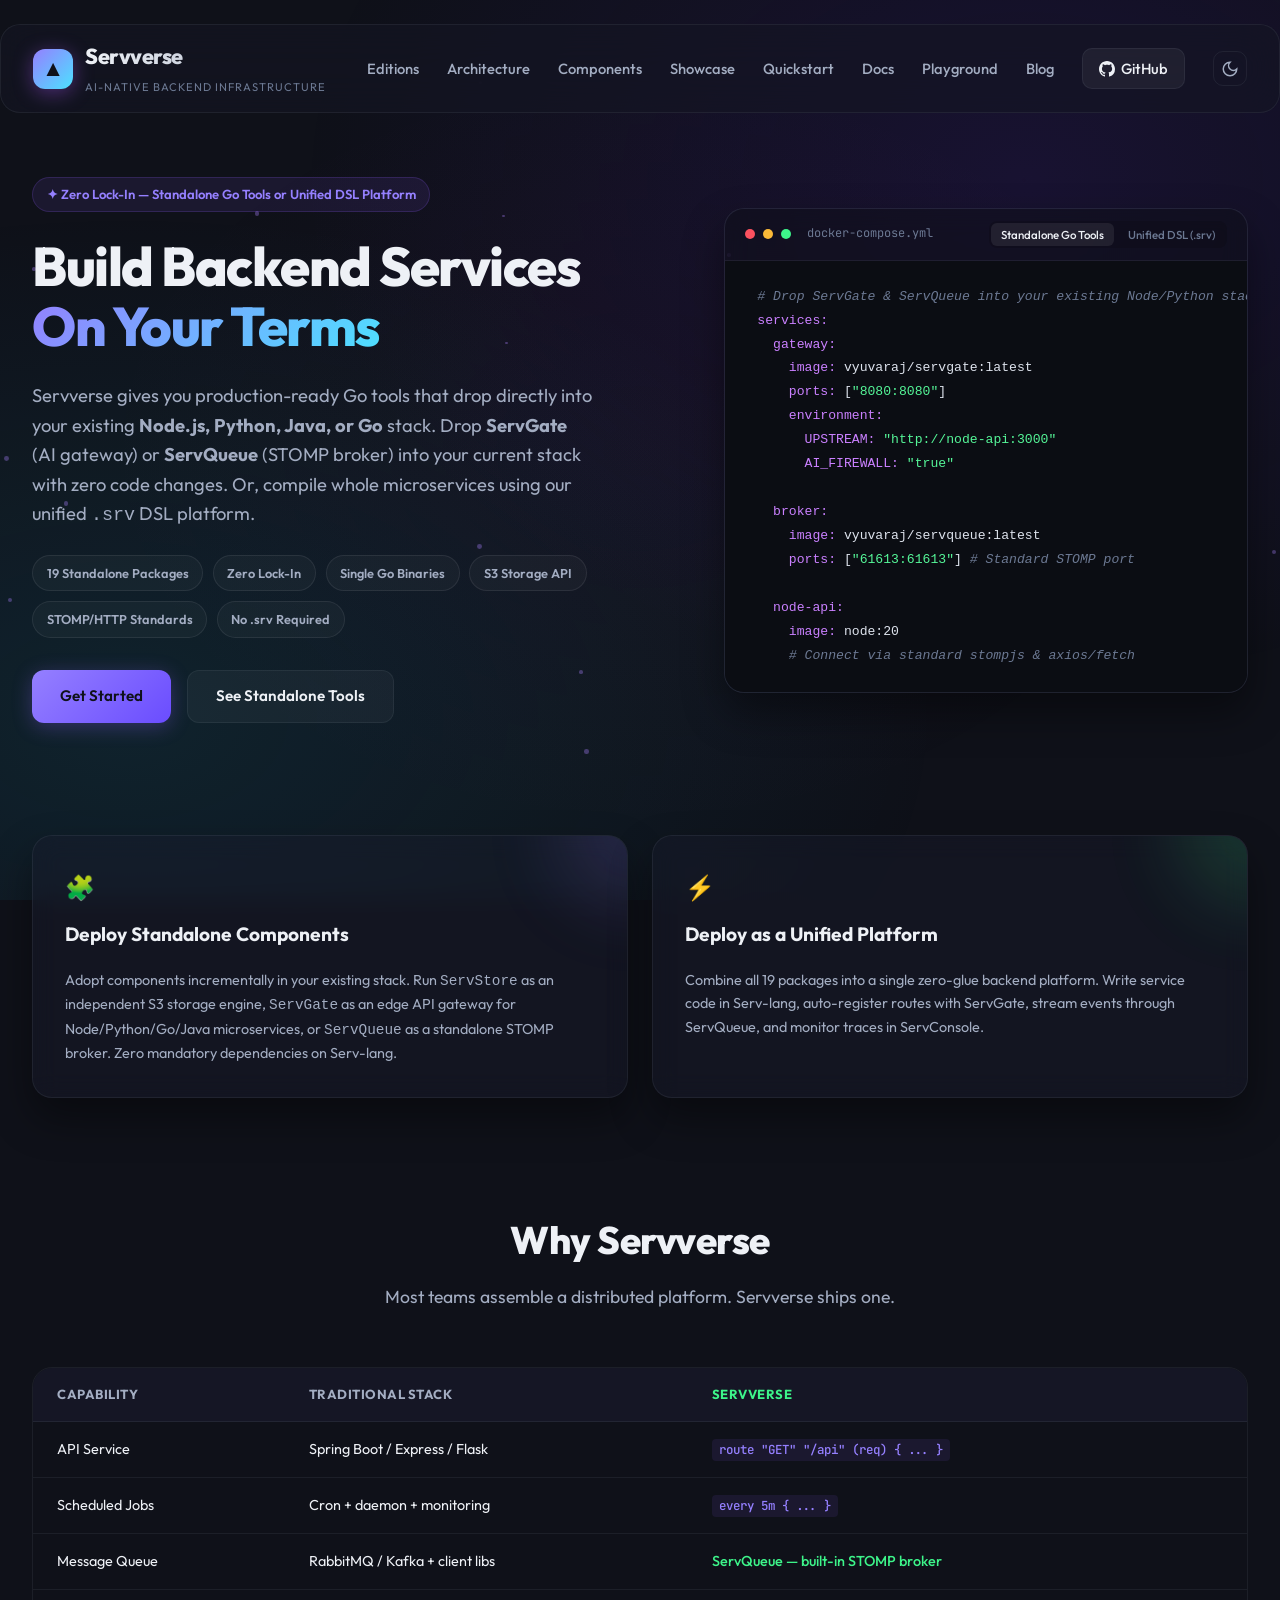
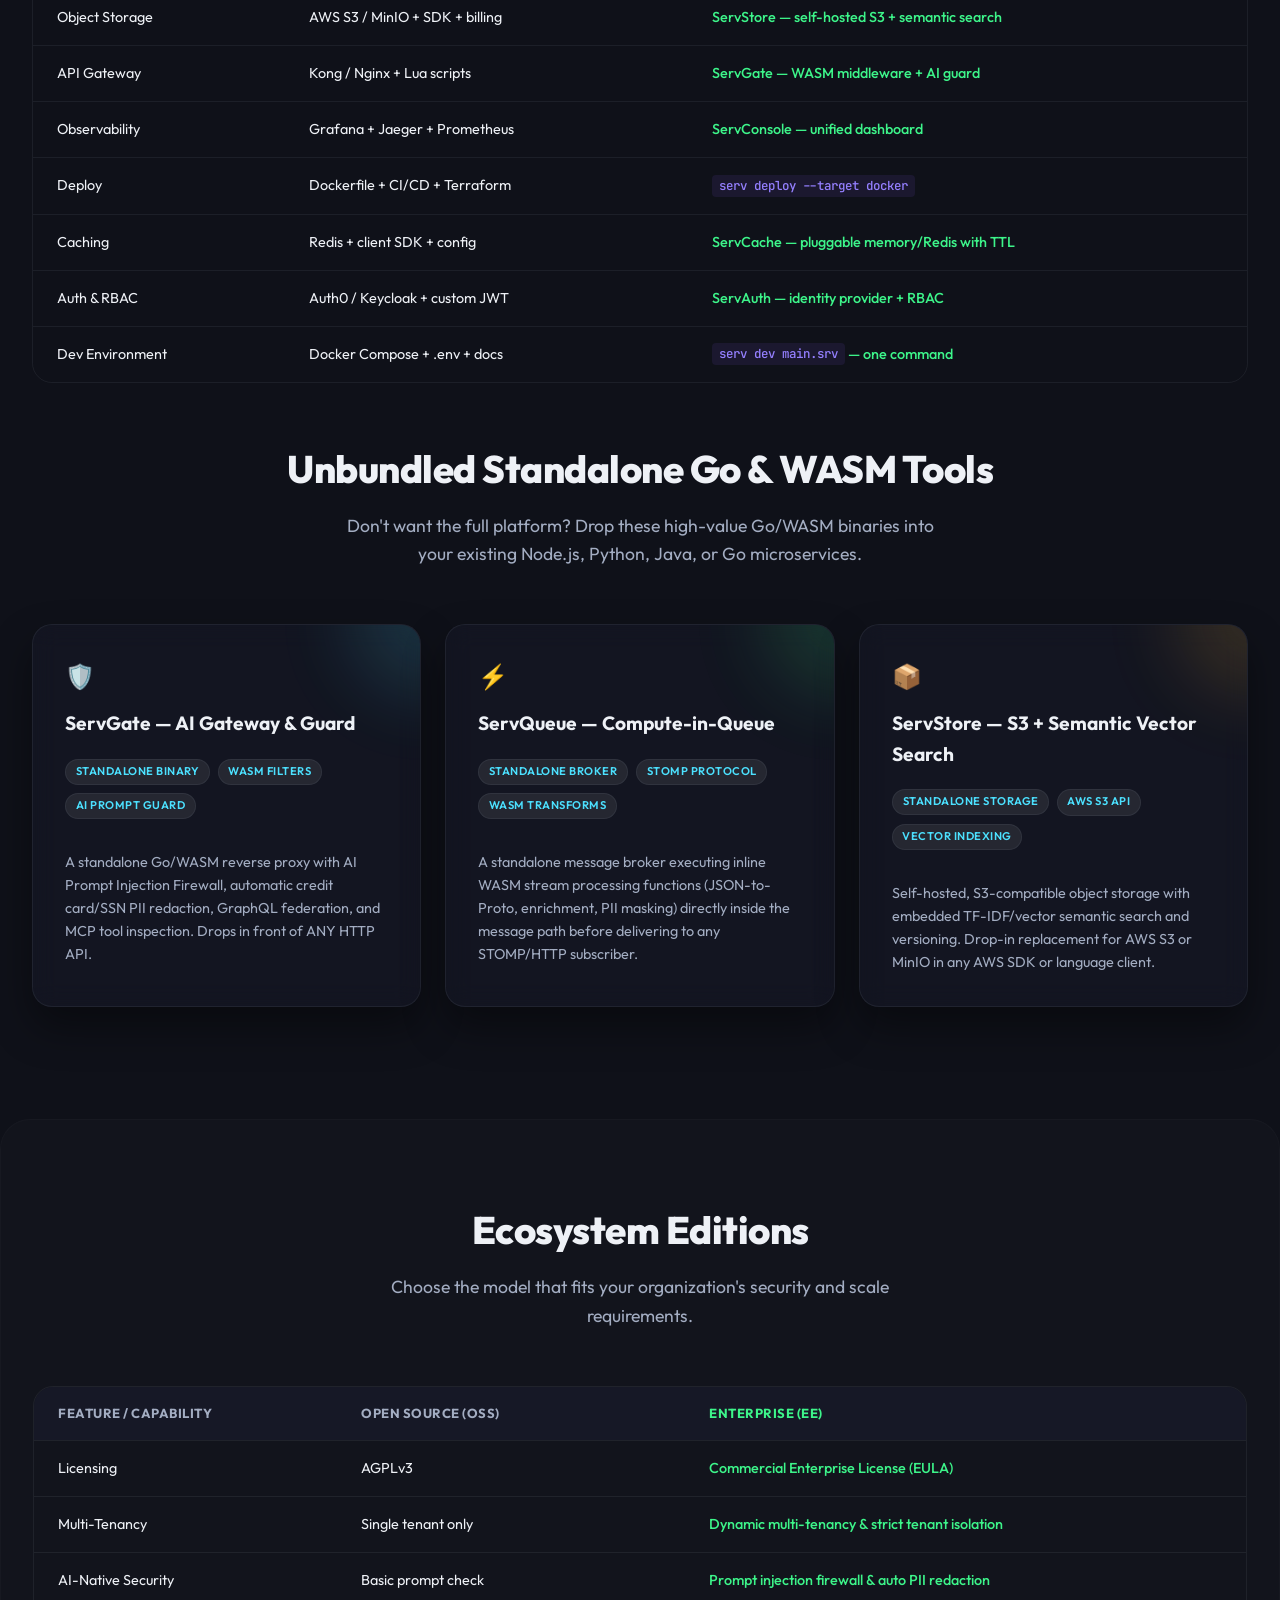
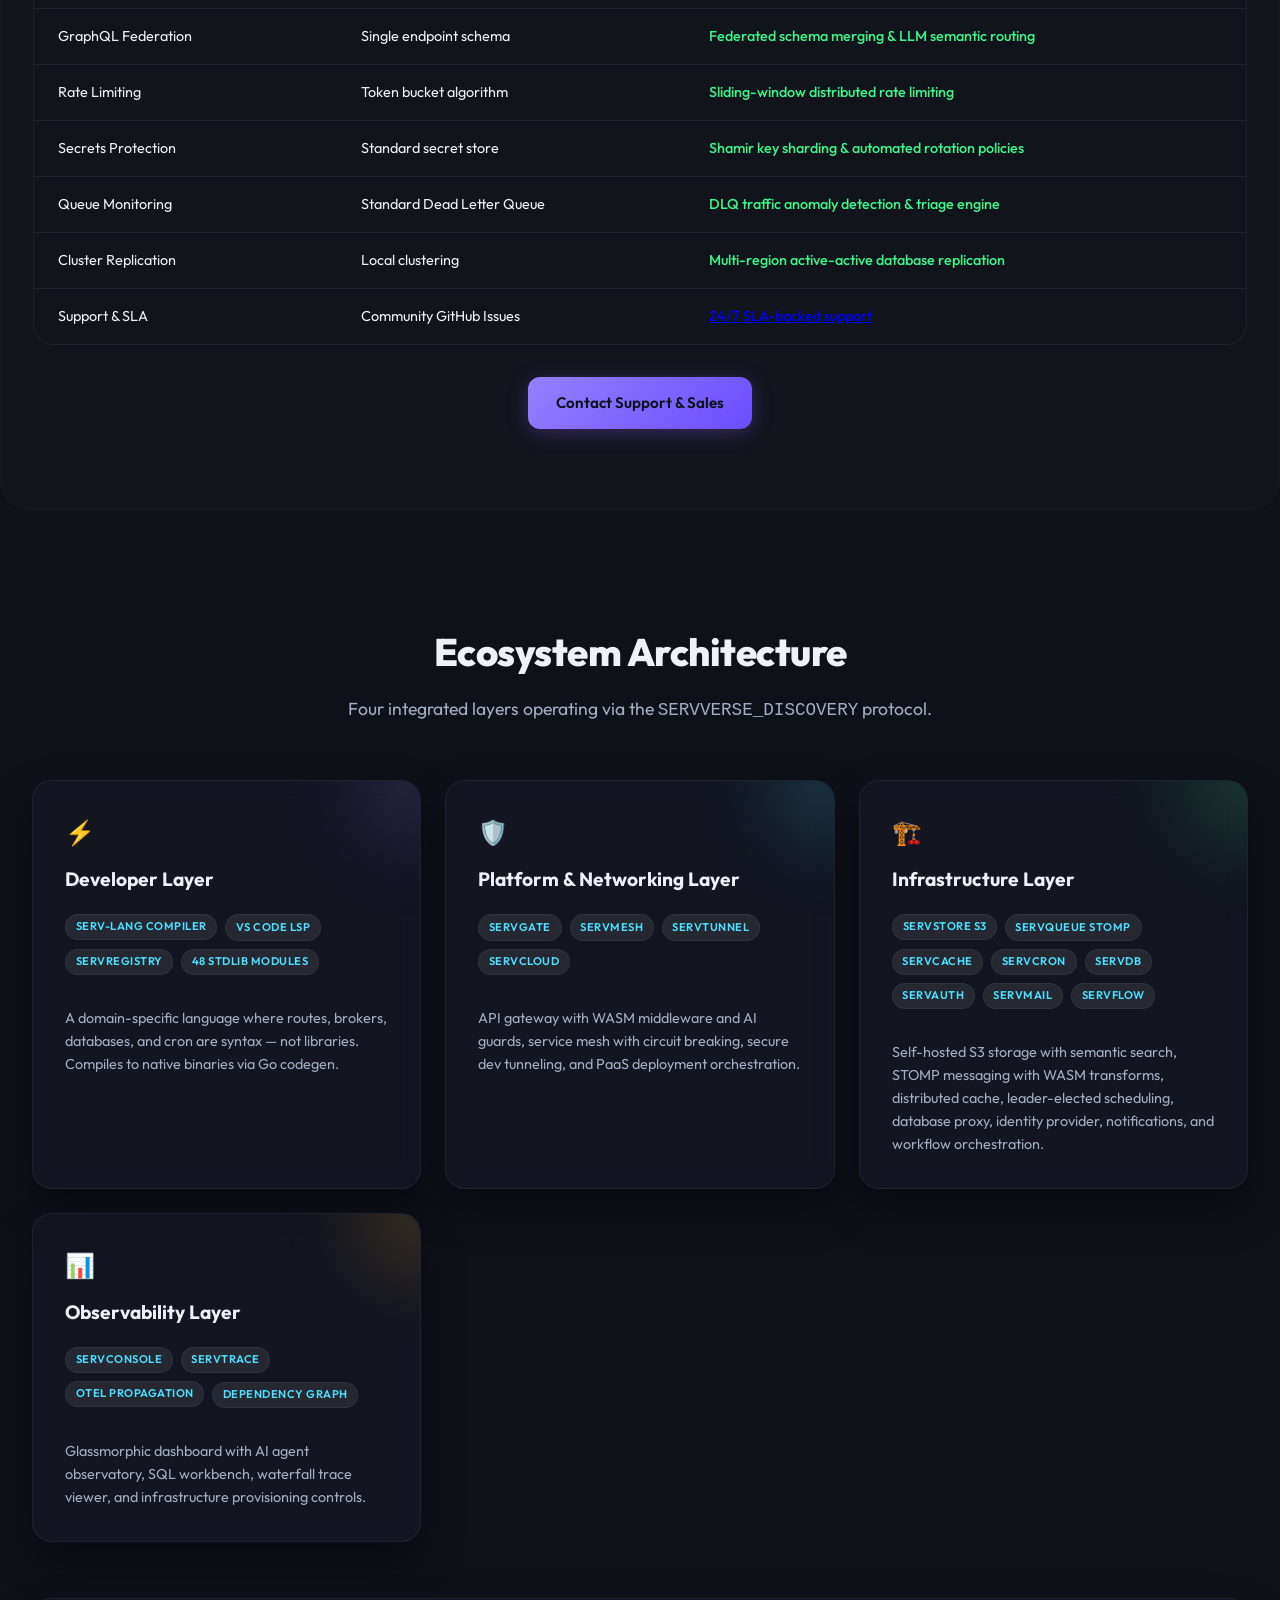
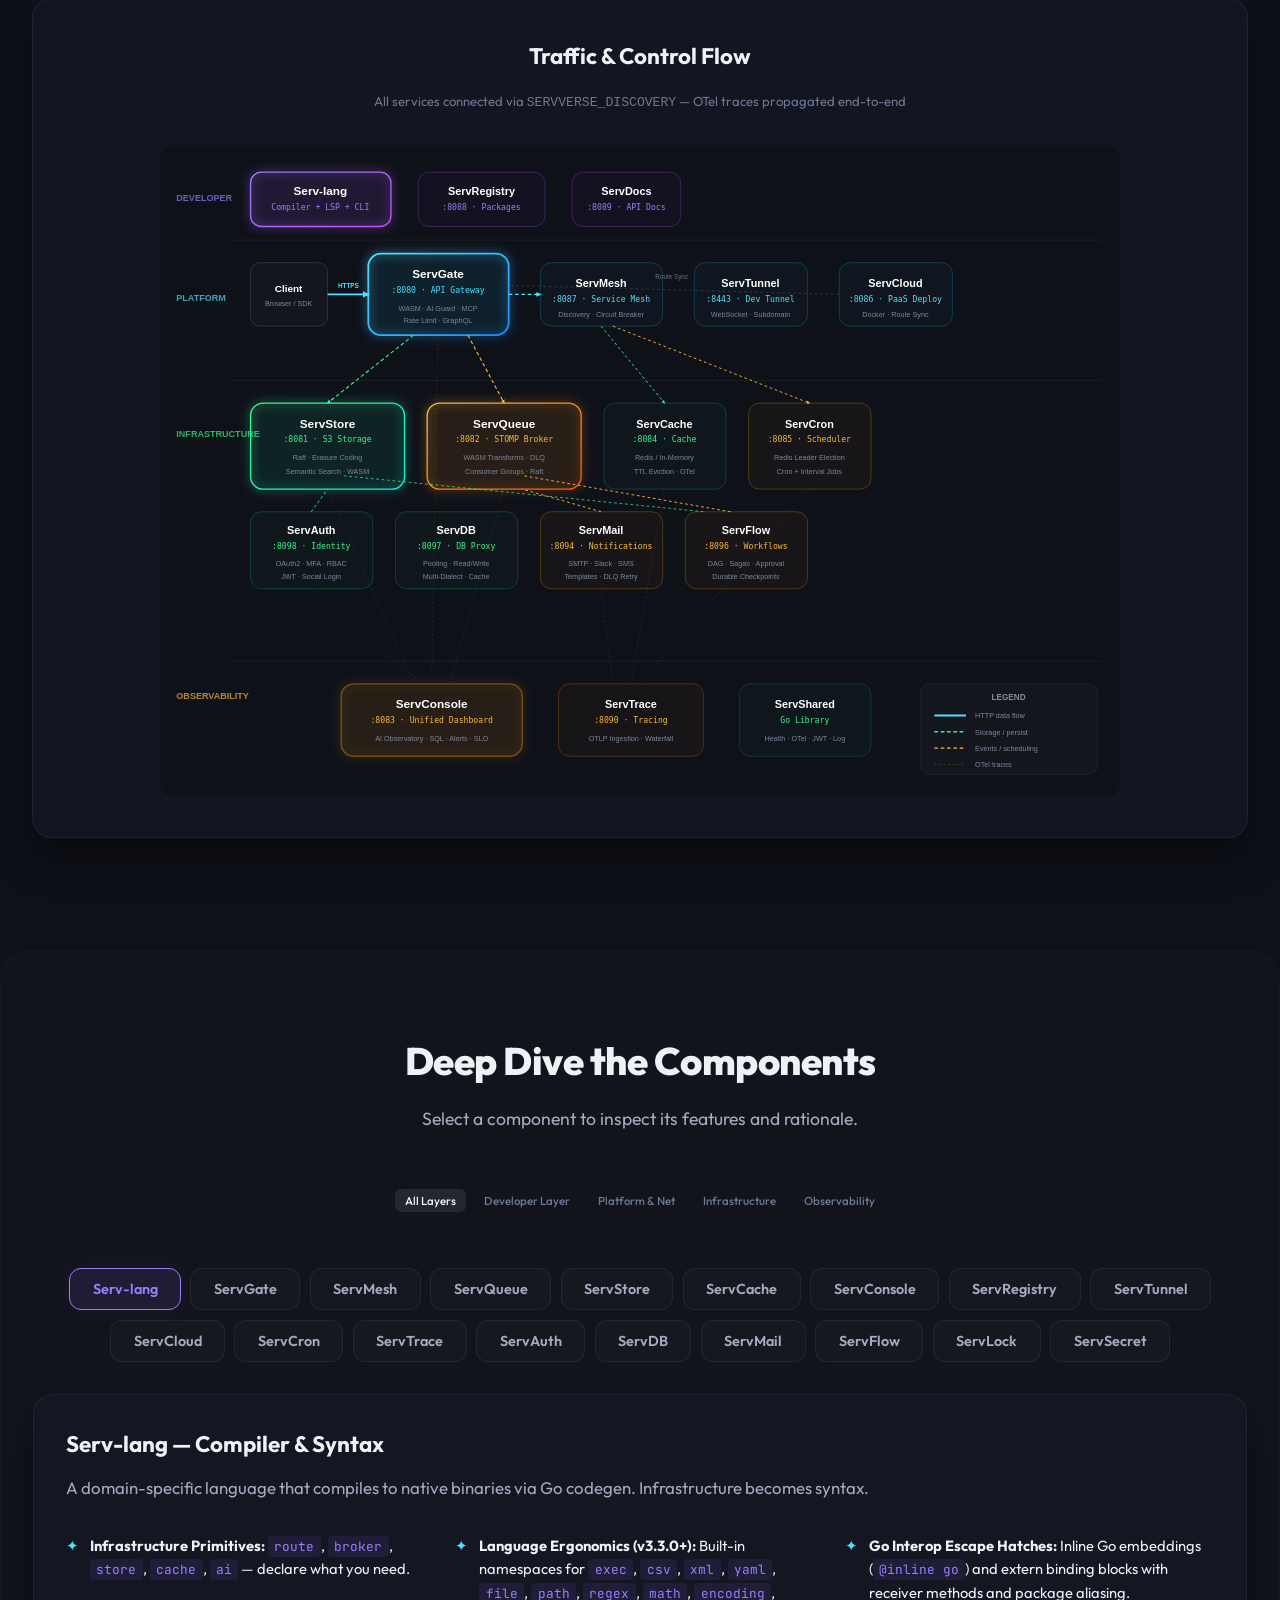
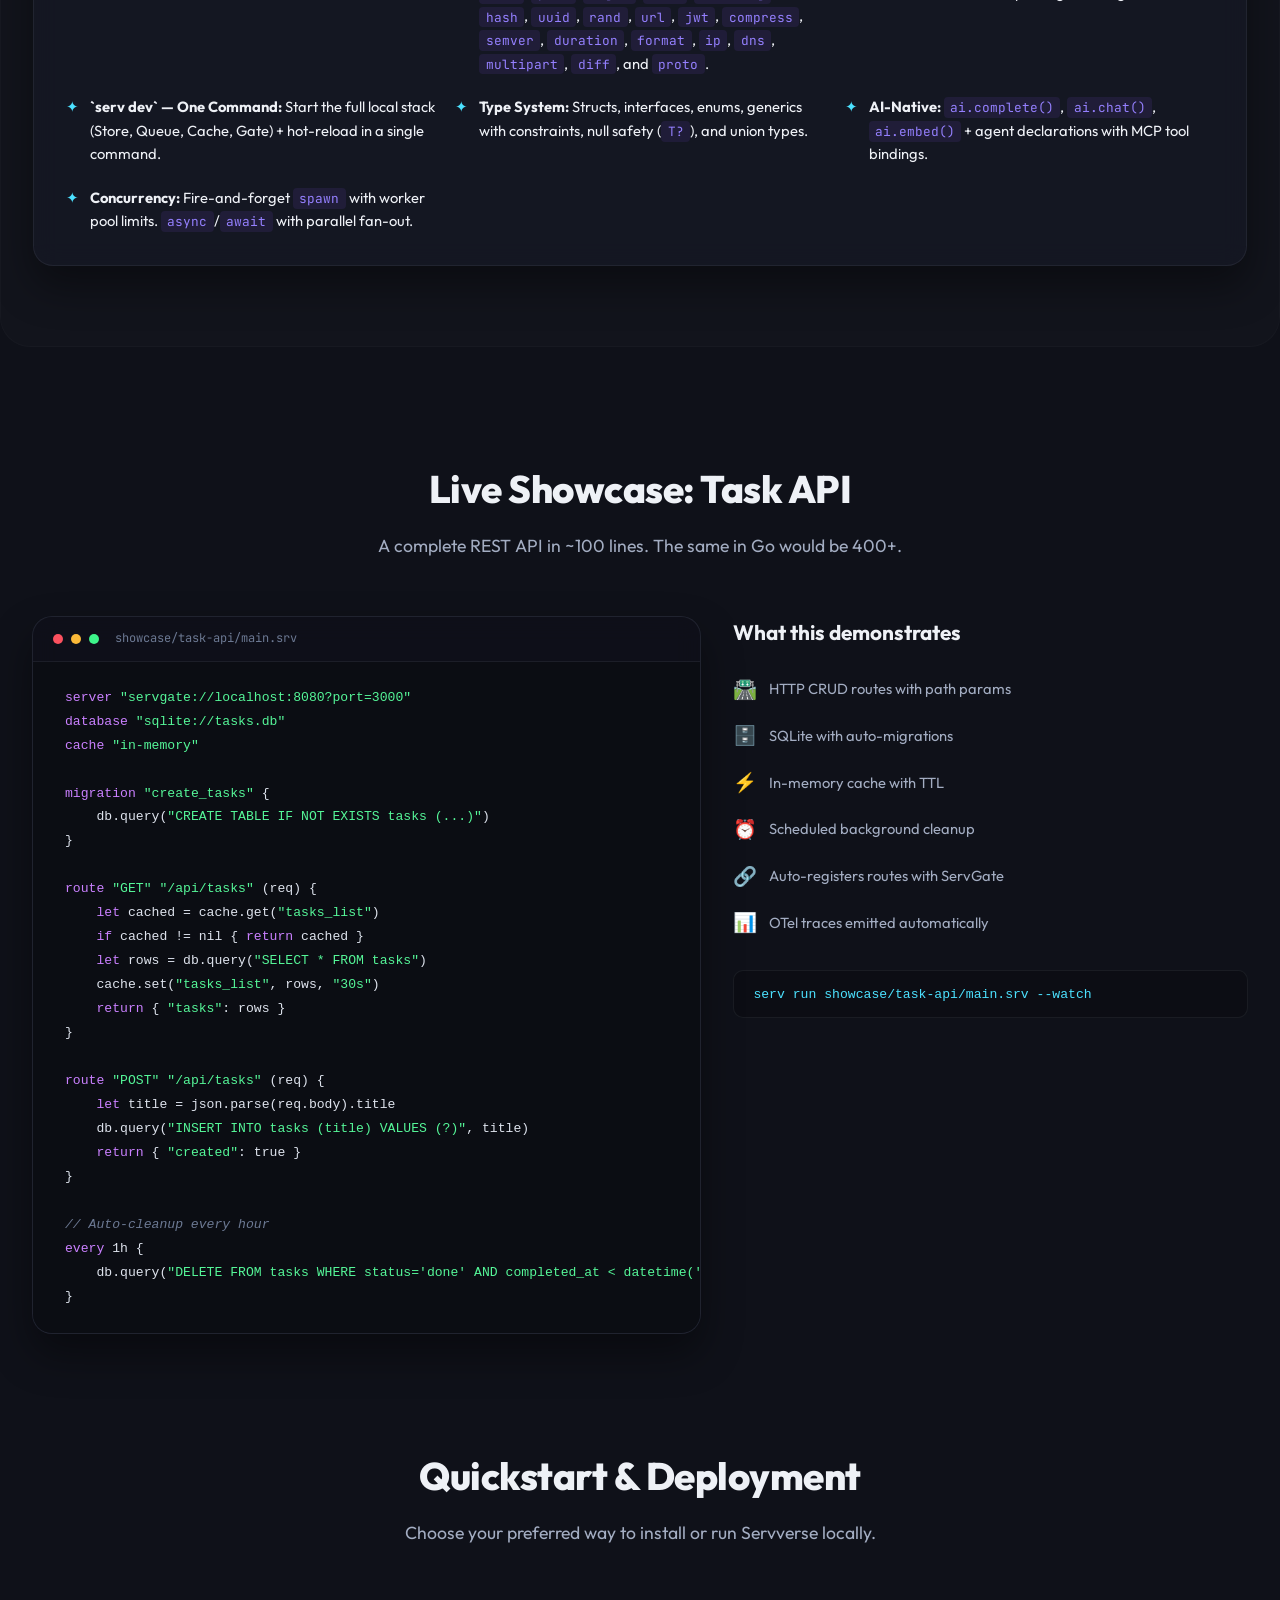
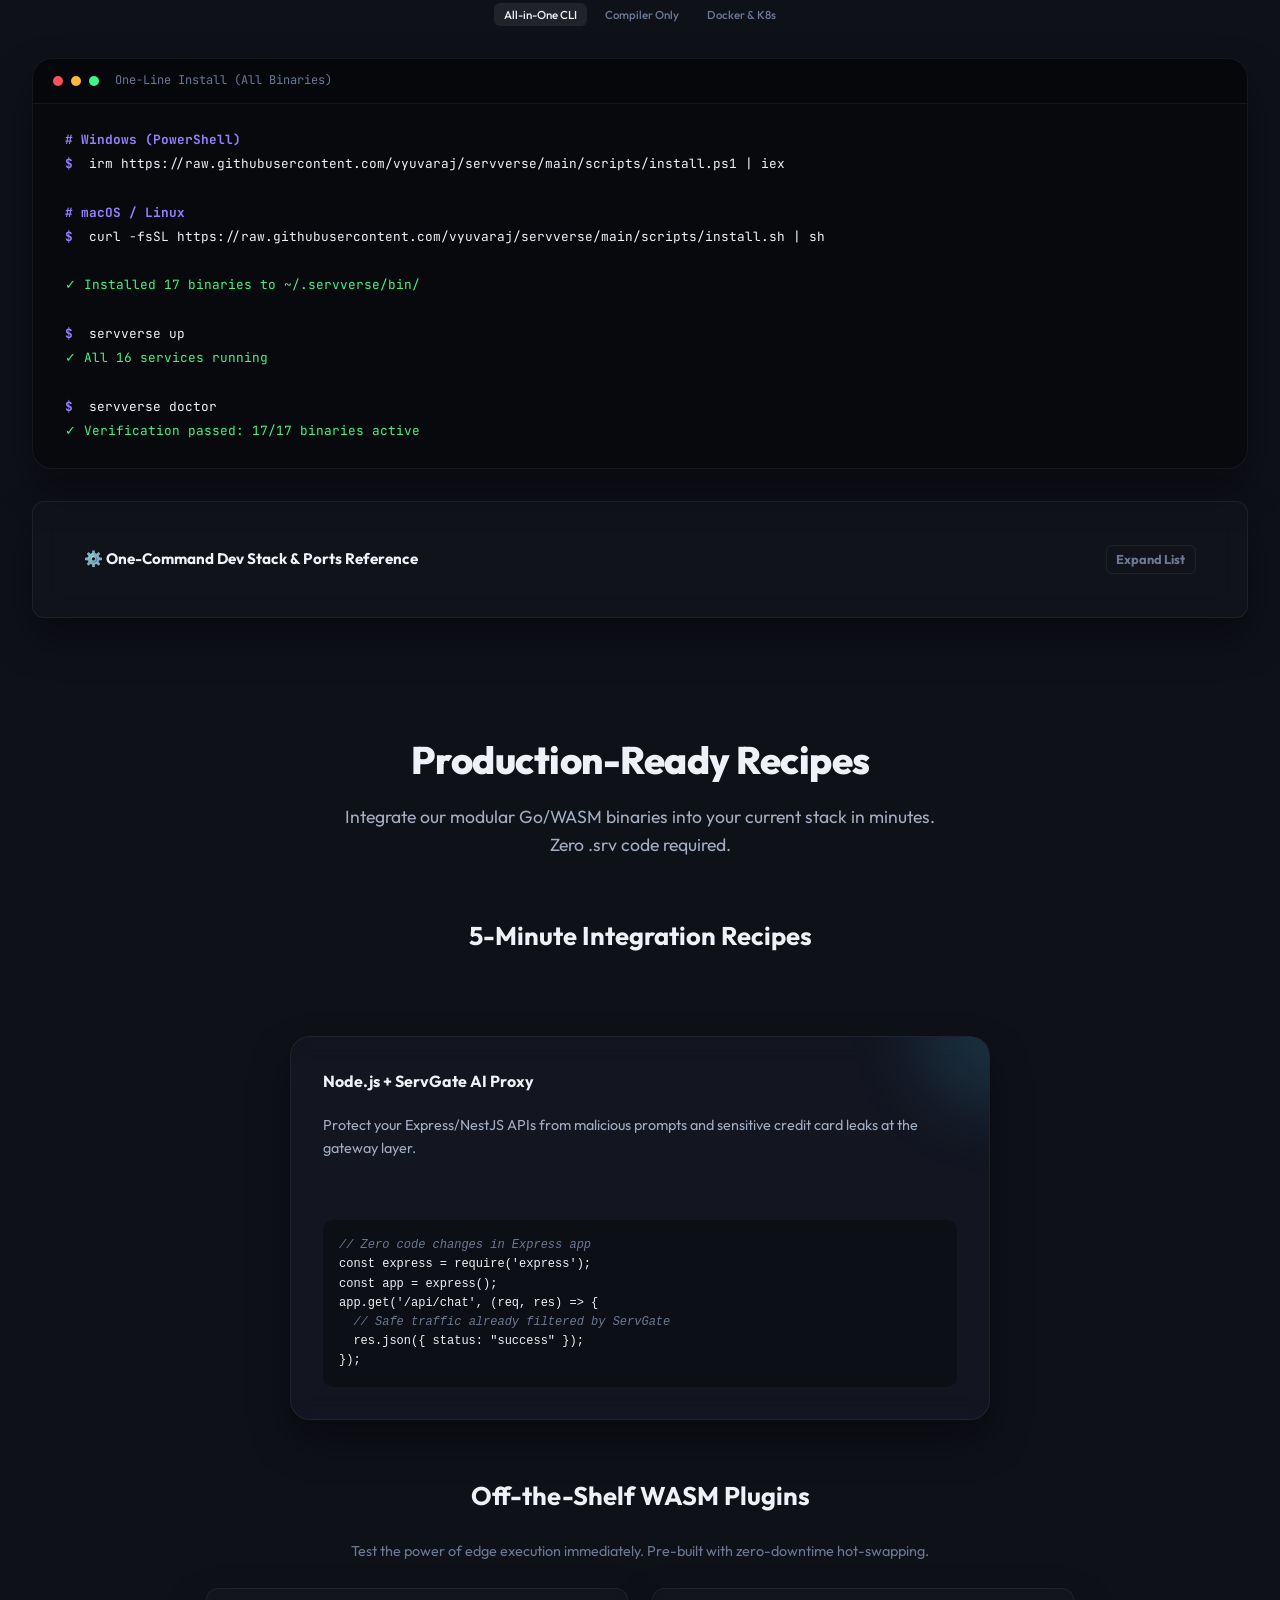
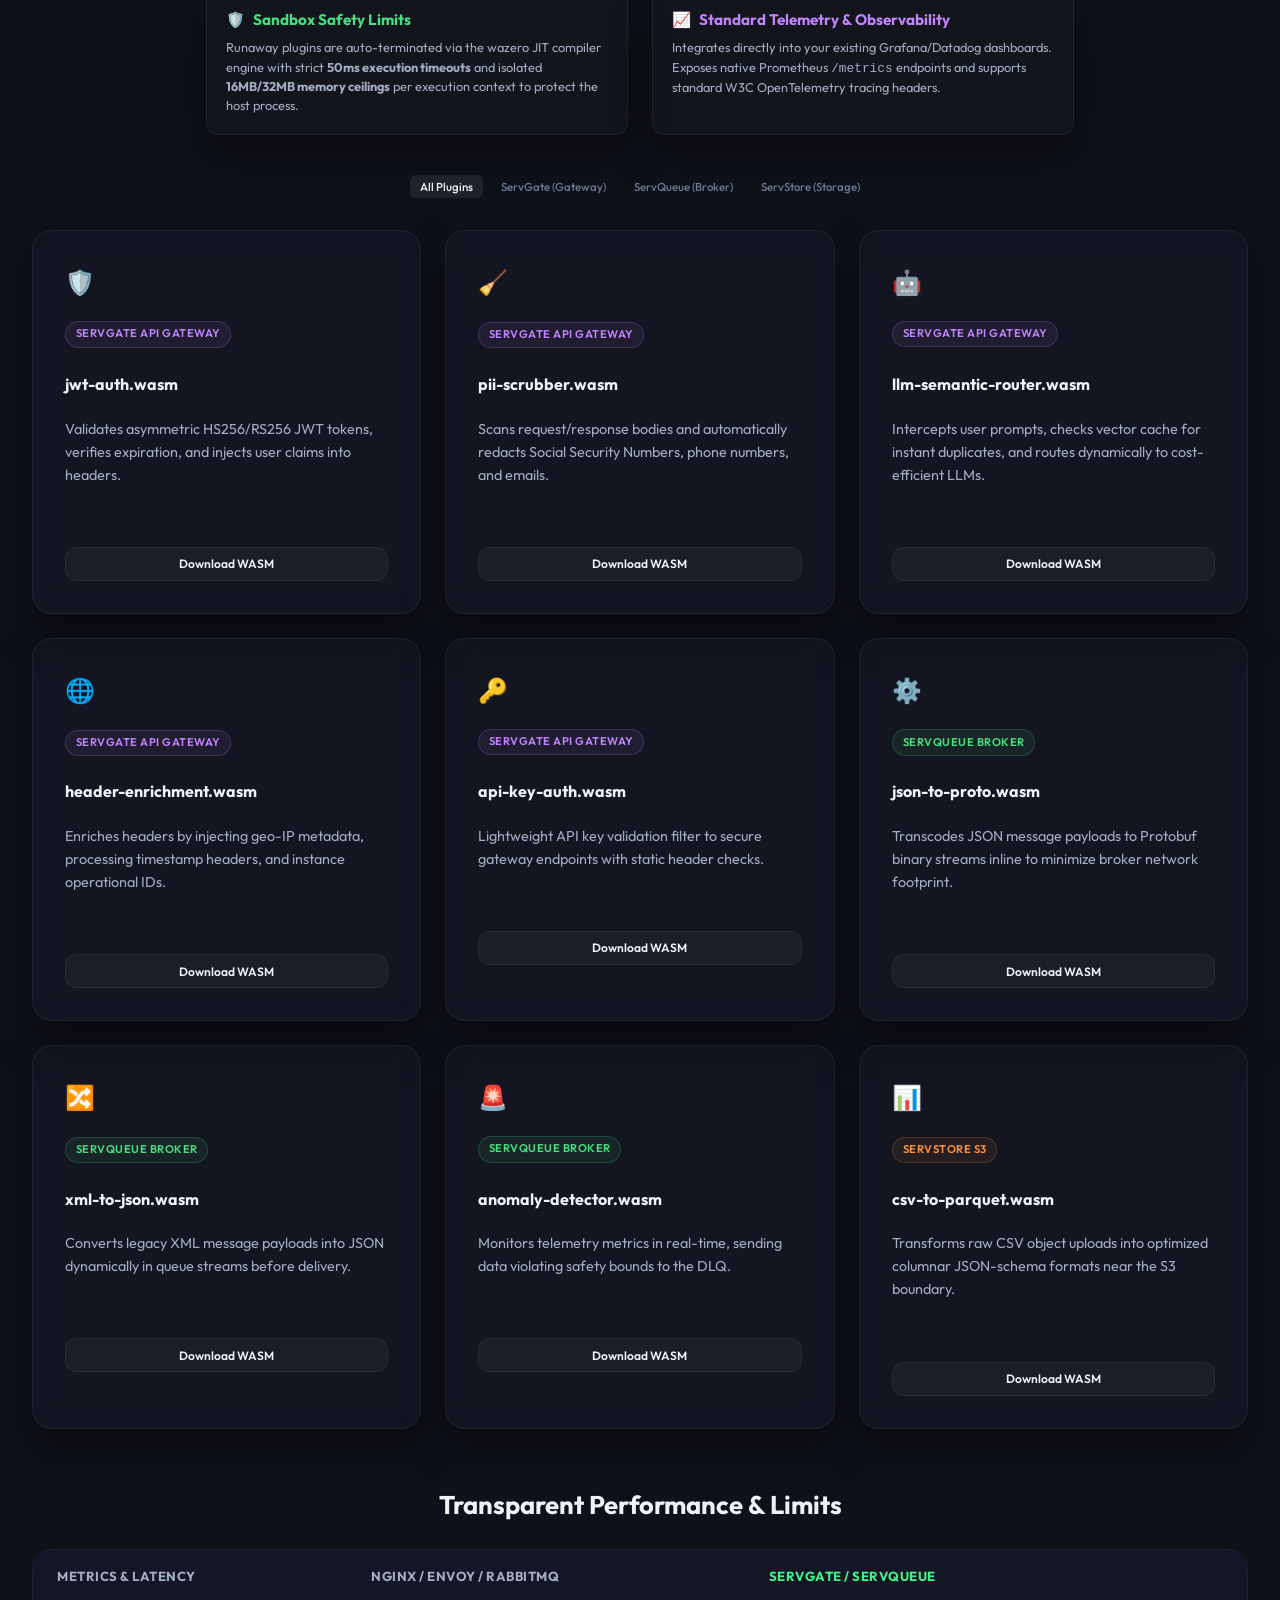
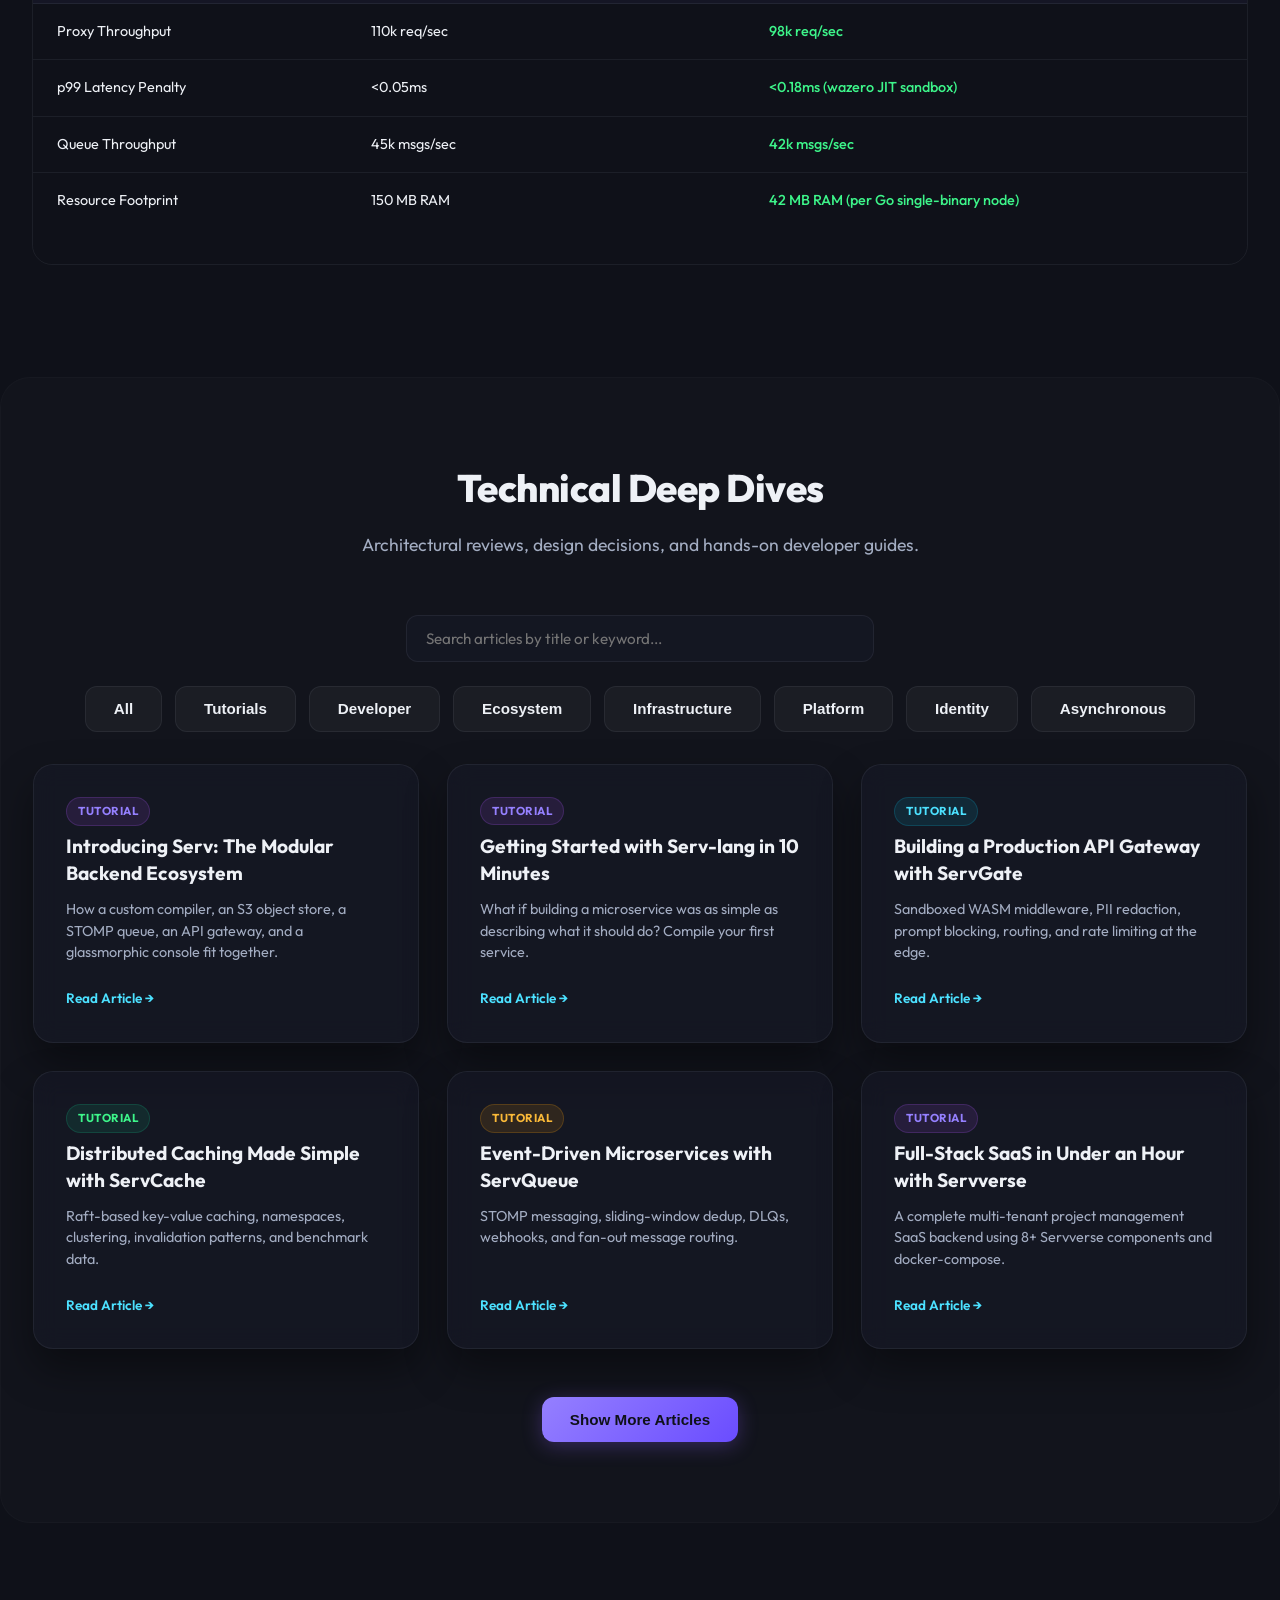
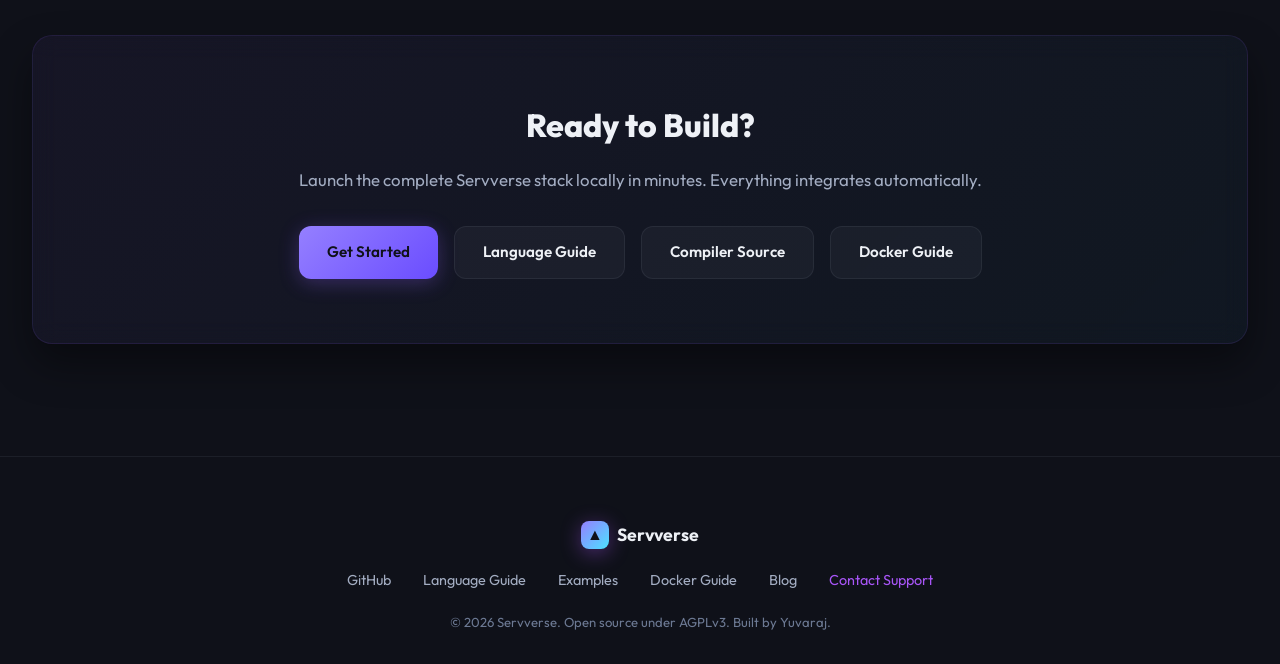
==== index.html @ 25936b68 "Introduce tabbed layouts for Quickstarts, 5-Minute Recipes, and Collapsible Ports Reference to drast" ====
<!DOCTYPE html>
<html lang="en">
<head>
  <meta charset="UTF-8">
  <meta name="viewport" content="width=device-width, initial-scale=1.0">
  <title>Servverse — The AI-Native Microservice Platform</title>
  <meta name="description" content="An integrated, self-hostable backend platform. Language + Gateway + Queues + Storage + Observability in one ecosystem.">
  <meta property="og:title" content="Servverse — AI-Native Microservice Platform">
  <meta property="og:description" content="Rethinking microservices from the compiler up. One coherent platform instead of dozens of tools.">
  <meta property="og:type" content="website">
  <meta property="og:url" content="https://vyuvaraj.github.io/servverse/">
  <meta property="og:image" content="https://vyuvaraj.github.io/servverse/og-image.png">
  <meta name="twitter:card" content="summary_large_image">
  <meta name="twitter:title" content="Servverse — AI-Native Microservice Platform">
  <meta name="twitter:description" content="Language + Gateway + Queues + Storage + Observability in one open ecosystem.">
  <meta name="twitter:image" content="https://vyuvaraj.github.io/servverse/og-image.png">
  <meta name="keywords" content="microservices, backend platform, API gateway, message broker, object storage, WebAssembly, WASM, observability, DSL, compiler, Go, self-hosted">
  <meta name="author" content="Yuvaraj">
  <link rel="canonical" href="https://vyuvaraj.github.io/servverse/">
  <script type="application/ld+json">
  {
    "@context": "https://schema.org",
    "@type": "SoftwareApplication",
    "name": "Servverse",
    "description": "An integrated, self-hostable backend platform with a custom language, API gateway, message broker, object storage, and observability dashboard.",
    "applicationCategory": "DeveloperApplication",
    "operatingSystem": "Windows, macOS, Linux",
    "url": "https://vyuvaraj.github.io/servverse/",
    "author": { "@type": "Person", "name": "Yuvaraj" },
    "license": "https://www.gnu.org/licenses/agpl-3.0.html",
    "offers": { "@type": "Offer", "price": "0", "priceCurrency": "USD" }
  }
  </script>
  <link rel="icon" href="data:image/svg+xml,<svg xmlns='http://www.w3.org/2000/svg' viewBox='0 0 100 100'><text y='.9em' font-size='90'>▲</text></svg>">
  <link rel="preconnect" href="https://fonts.googleapis.com">
  <link rel="preconnect" href="https://fonts.gstatic.com" crossorigin>
  <link href="https://fonts.googleapis.com/css2?family=Outfit:wght@300;400;500;600;700;800&family=JetBrains+Mono:wght@400;500&display=swap" rel="stylesheet">
  <link rel="stylesheet" href="styles.css">
</head>
<body>
  <a href="#architecture" class="skip-link">Skip to content</a>
  <div class="aurora-bg"></div>
  <div class="particles" id="particles"></div>

  <!-- Navbar -->
  <header class="navbar" id="navbar">
    <a href="index.html" class="logo-area" aria-label="Servverse home">
      <div class="logo-icon">▲</div>
      <div class="logo-text">
        <h1>Servverse</h1>
        <span>AI-Native Backend Infrastructure</span>
      </div>
    </a>
    <nav class="nav-links" id="nav-links" role="navigation" aria-label="Main navigation">
      <a href="#editions">Editions</a>
      <a href="#architecture">Architecture</a>
      <a href="#components">Components</a>
      <a href="#showcase">Showcase</a>
      <a href="#quickstart">Quickstart</a>
      <a href="https://github.com/vyuvaraj/servverse/blob/main/docs/index.md" target="_blank" rel="noopener">Docs</a>
      <a href="https://vyuvaraj.github.io/servverse/playground/" target="_blank" rel="noopener">Playground</a>
      <a href="#blog">Blog</a>
      <a href="https://github.com/vyuvaraj/serv" class="github-btn" target="_blank" rel="noopener">
        <svg width="16" height="16" fill="currentColor" viewBox="0 0 16 16" style="margin-right:6px"><path d="M8 0C3.58 0 0 3.58 0 8c0 3.54 2.29 6.53 5.47 7.59.4.07.55-.17.55-.38 0-.19-.01-.82-.01-1.49-2.01.37-2.53-.49-2.69-.94-.09-.23-.48-.94-.82-1.13-.28-.15-.68-.52-.01-.53.63-.01 1.08.58 1.23.82.72 1.21 1.87.87 2.33.66.07-.52.28-.87.51-1.07-1.78-.2-3.64-.89-3.64-3.95 0-.87.31-1.59.82-2.15-.08-.2-.36-1.02.08-2.12 0 0 .67-.21 2.2.82.64-.18 1.32-.27 2-.27.68 0 1.36.09 2 .27 1.53-1.04 2.2-.82 2.2-.82.44 1.1.16 1.92.08 2.12.51.56.82 1.27.82 2.15 0 3.07-1.87 3.75-3.65 3.95.29.25.54.73.54 1.48 0 1.07-.01 1.93-.01 2.2 0 .21.15.46.55.38A8.013 8.013 0 0016 8c0-4.42-3.58-8-8-8z"/></svg>
        GitHub
      </a>
      <button id="theme-toggle" class="theme-toggle-btn" aria-label="Toggle theme">
        <svg class="sun-icon" viewBox="0 0 24 24" fill="none" stroke="currentColor" stroke-width="2"><circle cx="12" cy="12" r="4"/><path d="M12 2v2M12 20v2M4.93 4.93l1.41 1.41M17.66 17.66l1.41 1.41M2 12h2M20 12h2M6.34 17.66l-1.41 1.41M19.07 4.93l-1.41 1.41"/></svg>
        <svg class="moon-icon" viewBox="0 0 24 24" fill="none" stroke="currentColor" stroke-width="2"><path d="M12 3a6 6 0 0 0 9 9 9 9 0 1 1-9-9Z"/></svg>
      </button>
    </nav>
    <button class="mobile-toggle" id="mobile-toggle" aria-label="Toggle navigation">
      <span></span><span></span><span></span>
    </button>
  </header>

  <!-- Hero Section -->
  <section class="hero">
    <div class="hero-content reveal">
      <div class="badge-pill">✦ Zero Lock-In — Standalone Go Tools or Unified DSL Platform</div>
      <h1>Build Backend Services <span class="gradient-text">On Your Terms</span></h1>
      <p>Servverse gives you production-ready Go tools that drop directly into your existing <strong>Node.js, Python, Java, or Go</strong> stack. Drop <strong>ServGate</strong> (AI gateway) or <strong>ServQueue</strong> (STOMP broker) into your current stack with zero code changes. Or, compile whole microservices using our unified <code>.srv</code> DSL platform.</p>
      <div class="stats-row">
        <div class="stat-pill">19 Standalone Packages</div>
        <div class="stat-pill">Zero Lock-In</div>
        <div class="stat-pill">Single Go Binaries</div>
        <div class="stat-pill">S3 Storage API</div>
        <div class="stat-pill">STOMP/HTTP Standards</div>
        <div class="stat-pill">No .srv Required</div>
      </div>
      <div class="hero-actions">
        <a href="#quickstart" class="btn btn-primary">Get Started</a>
        <a href="#architecture" class="btn btn-secondary">See Standalone Tools</a>
      </div>
    </div>
    <div class="hero-visual glass-card reveal">
      <div class="visual-header">
        <div class="window-dot red"></div>
        <div class="window-dot yellow"></div>
        <div class="window-dot green"></div>
        <span class="window-title" id="hero-filename">docker-compose.yml</span>
        <div class="visual-tabs">
          <button class="visual-tab-btn active" onclick="switchHeroTab('standalone')">Standalone Go Tools</button>
          <button class="visual-tab-btn" onclick="switchHeroTab('unified')">Unified DSL (.srv)</button>
        </div>
      </div>
      
      <!-- Standalone Code Visual -->
      <pre id="code-standalone"><code><span class="cmt"># Drop ServGate & ServQueue into your existing Node/Python stack</span>
<span class="kw">services:</span>
  <span class="kw">gateway:</span>
    <span class="kw">image:</span> vyuvaraj/servgate:latest
    <span class="kw">ports:</span> [<span class="str">"8080:8080"</span>]
    <span class="kw">environment:</span>
      <span class="kw">UPSTREAM:</span> <span class="str">"http://node-api:3000"</span>
      <span class="kw">AI_FIREWALL:</span> <span class="str">"true"</span>

  <span class="kw">broker:</span>
    <span class="kw">image:</span> vyuvaraj/servqueue:latest
    <span class="kw">ports:</span> [<span class="str">"61613:61613"</span>] <span class="cmt"># Standard STOMP port</span>

  <span class="kw">node-api:</span>
    <span class="kw">image:</span> node:20
    <span class="cmt"># Connect via standard stompjs & axios/fetch</span></code></pre>

      <!-- Unified Code Visual -->
      <pre id="code-unified" class="hidden"><code><span class="kw">server</span> <span class="str">"8080"</span>
<span class="kw">broker</span> <span class="str">"servqueue://localhost:61613"</span>
<span class="kw">database</span> <span class="str">"sqlite://app.db"</span>

<span class="kw">every</span> 5s {
    <span class="kw">log.info</span>(<span class="str">"Healthcheck running..."</span>)
    <span class="kw">publish</span> <span class="str">"health.logs"</span> <span class="str">"System: OK"</span>
}

<span class="kw">route</span> <span class="str">"POST"</span> <span class="str">"/orders"</span> (req) {
    <span class="kw">let</span> order = req.body
    <span class="kw">publish</span> <span class="str">"orders"</span> order
    <span class="kw">return</span> { <span class="str">"status"</span>: <span class="str">"queued"</span> }
}

<span class="kw">subscribe</span> <span class="str">"orders"</span> (msg) {
    db.<span class="kw">exec</span>(<span class="str">"INSERT INTO orders VALUES (?)"</span>, msg)
}</code></pre>
  </section>

  <!-- Deployment Options -->
  <section class="section" style="padding-bottom: 0;">
    <div class="arch-grid reveal">
      <div class="arch-card glass-card">
        <div class="card-glow purple"></div>
        <div class="card-icon">🧩</div>
        <h3>Deploy Standalone Components</h3>
        <p>Adopt components incrementally in your existing stack. Run <code>ServStore</code> as an independent S3 storage engine, <code>ServGate</code> as an edge API gateway for Node/Python/Go/Java microservices, or <code>ServQueue</code> as a standalone STOMP broker. Zero mandatory dependencies on Serv-lang.</p>
      </div>
      <div class="arch-card glass-card">
        <div class="card-glow green"></div>
        <div class="card-icon">⚡</div>
        <h3>Deploy as a Unified Platform</h3>
        <p>Combine all 19 packages into a single zero-glue backend platform. Write service code in Serv-lang, auto-register routes with ServGate, stream events through ServQueue, and monitor traces in ServConsole.</p>
      </div>
    </div>
  </section>

  <!-- Why Servverse -->
  <section class="section">
    <div class="section-header reveal">
      <h2>Why Servverse</h2>
      <p>Most teams assemble a distributed platform. Servverse ships one.</p>
    </div>
    <div class="comparison-table reveal">
      <table>
        <thead>
          <tr>
            <th>Capability</th>
            <th>Traditional Stack</th>
            <th class="hl-col">Servverse</th>
          </tr>
        </thead>
        <tbody>
          <tr><td>API Service</td><td>Spring Boot / Express / Flask</td><td class="hl-col"><code>route "GET" "/api" (req) { ... }</code></td></tr>
          <tr><td>Scheduled Jobs</td><td>Cron + daemon + monitoring</td><td class="hl-col"><code>every 5m { ... }</code></td></tr>
          <tr><td>Message Queue</td><td>RabbitMQ / Kafka + client libs</td><td class="hl-col">ServQueue — built-in STOMP broker</td></tr>
          <tr><td>Object Storage</td><td>AWS S3 / MinIO + SDK + billing</td><td class="hl-col">ServStore — self-hosted S3 + semantic search</td></tr>
          <tr><td>API Gateway</td><td>Kong / Nginx + Lua scripts</td><td class="hl-col">ServGate — WASM middleware + AI guard</td></tr>
          <tr><td>Observability</td><td>Grafana + Jaeger + Prometheus</td><td class="hl-col">ServConsole — unified dashboard</td></tr>
          <tr><td>Deploy</td><td>Dockerfile + CI/CD + Terraform</td><td class="hl-col"><code>serv deploy --target docker</code></td></tr>
          <tr><td>Caching</td><td>Redis + client SDK + config</td><td class="hl-col">ServCache — pluggable memory/Redis with TTL</td></tr>
          <tr><td>Auth & RBAC</td><td>Auth0 / Keycloak + custom JWT</td><td class="hl-col">ServAuth — identity provider + RBAC</td></tr>
          <tr><td>Dev Environment</td><td>Docker Compose + .env + docs</td><td class="hl-col"><code>serv dev main.srv</code> — one command</td></tr>
        </tbody>
      </table>
    </div>

    <!-- Unbundled Standalone Tools Spotlight -->
    <div class="section-header reveal" style="margin-top: 3.5rem;">
      <h2>Unbundled Standalone Go & WASM Tools</h2>
      <p>Don't want the full platform? Drop these high-value Go/WASM binaries into your existing Node.js, Python, Java, or Go microservices.</p>
    </div>
    <div class="arch-grid reveal">
      <div class="arch-card glass-card">
        <div class="card-glow blue"></div>
        <div class="card-icon">🛡️</div>
        <h3>ServGate — AI Gateway & Guard</h3>
        <div class="pill-row"><div class="component-pill">Standalone Binary</div><div class="component-pill">WASM Filters</div><div class="component-pill">AI Prompt Guard</div></div>
        <p>A standalone Go/WASM reverse proxy with AI Prompt Injection Firewall, automatic credit card/SSN PII redaction, GraphQL federation, and MCP tool inspection. Drops in front of ANY HTTP API.</p>
      </div>
      <div class="arch-card glass-card">
        <div class="card-glow green"></div>
        <div class="card-icon">⚡</div>
        <h3>ServQueue — Compute-in-Queue</h3>
        <div class="pill-row"><div class="component-pill">Standalone Broker</div><div class="component-pill">STOMP Protocol</div><div class="component-pill">WASM Transforms</div></div>
        <p>A standalone message broker executing inline WASM stream processing functions (JSON-to-Proto, enrichment, PII masking) directly inside the message path before delivering to any STOMP/HTTP subscriber.</p>
      </div>
      <div class="arch-card glass-card">
        <div class="card-glow orange"></div>
        <div class="card-icon">📦</div>
        <h3>ServStore — S3 + Semantic Vector Search</h3>
        <div class="pill-row"><div class="component-pill">Standalone Storage</div><div class="component-pill">AWS S3 API</div><div class="component-pill">Vector Indexing</div></div>
        <p>Self-hosted, S3-compatible object storage with embedded TF-IDF/vector semantic search and versioning. Drop-in replacement for AWS S3 or MinIO in any AWS SDK or language client.</p>
      </div>
    </div>
  </section>

  <!-- Editions Section -->
  <section id="editions" class="section alt-bg">
    <div class="section-header reveal">
      <h2>Ecosystem Editions</h2>
      <p>Choose the model that fits your organization's security and scale requirements.</p>
    </div>
    <div class="comparison-table reveal">
      <table>
        <thead>
          <tr>
            <th>Feature / Capability</th>
            <th>Open Source (OSS)</th>
            <th class="hl-col">Enterprise (EE)</th>
          </tr>
        </thead>
        <tbody>
          <tr><td>Licensing</td><td>AGPLv3</td><td class="hl-col">Commercial Enterprise License (EULA)</td></tr>
          <tr><td>Multi-Tenancy</td><td>Single tenant only</td><td class="hl-col">Dynamic multi-tenancy & strict tenant isolation</td></tr>
          <tr><td>AI-Native Security</td><td>Basic prompt check</td><td class="hl-col">Prompt injection firewall & auto PII redaction</td></tr>
          <tr><td>GraphQL Federation</td><td>Single endpoint schema</td><td class="hl-col">Federated schema merging & LLM semantic routing</td></tr>
          <tr><td>Rate Limiting</td><td>Token bucket algorithm</td><td class="hl-col">Sliding-window distributed rate limiting</td></tr>
          <tr><td>Secrets Protection</td><td>Standard secret store</td><td class="hl-col">Shamir key sharding & automated rotation policies</td></tr>
          <tr><td>Queue Monitoring</td><td>Standard Dead Letter Queue</td><td class="hl-col">DLQ traffic anomaly detection & triage engine</td></tr>
          <tr><td>Cluster Replication</td><td>Local clustering</td><td class="hl-col">Multi-region active-active database replication</td></tr>
          <tr><td>Support & SLA</td><td>Community GitHub Issues</td><td class="hl-col"><a href="mailto:servverse@gmail.com?subject=Enterprise Edition Inquiry" class="table-link">24/7 SLA-backed support</a></td></tr>
        </tbody>
      </table>
    </div>
    <div class="editions-cta reveal" style="text-align:center; margin-top:2rem;">
      <a href="mailto:servverse@gmail.com?subject=Servverse Support / Enterprise Inquiry" class="btn btn-primary">Contact Support & Sales</a>
    </div>
  </section>

  <!-- Architecture Section -->
  <section id="architecture" class="section">
    <div class="section-header reveal">
      <h2>Ecosystem Architecture</h2>
      <p>Four integrated layers operating via the <code>SERVVERSE_DISCOVERY</code> protocol.</p>
    </div>

    <div class="arch-grid">
      <div class="arch-card glass-card reveal">
        <div class="card-glow purple"></div>
        <div class="card-icon">⚡</div>
        <h3>Developer Layer</h3>
        <div class="pill-row">
          <div class="component-pill">Serv-lang Compiler</div>
          <div class="component-pill">VS Code LSP</div>
          <div class="component-pill">ServRegistry</div>
          <div class="component-pill">48 Stdlib Modules</div>
        </div>
        <p>A domain-specific language where routes, brokers, databases, and cron are syntax — not libraries. Compiles to native binaries via Go codegen.</p>
      </div>
      <div class="arch-card glass-card reveal">
        <div class="card-glow blue"></div>
        <div class="card-icon">🛡️</div>
        <h3>Platform & Networking Layer</h3>
        <div class="pill-row">
          <div class="component-pill">ServGate</div>
          <div class="component-pill">ServMesh</div>
          <div class="component-pill">ServTunnel</div>
          <div class="component-pill">ServCloud</div>
        </div>
        <p>API gateway with WASM middleware and AI guards, service mesh with circuit breaking, secure dev tunneling, and PaaS deployment orchestration.</p>
      </div>
      <div class="arch-card glass-card reveal">
        <div class="card-glow green"></div>
        <div class="card-icon">🏗️</div>
        <h3>Infrastructure Layer</h3>
        <div class="pill-row">
          <div class="component-pill">ServStore S3</div>
          <div class="component-pill">ServQueue STOMP</div>
          <div class="component-pill">ServCache</div>
          <div class="component-pill">ServCron</div>
          <div class="component-pill">ServDB</div>
          <div class="component-pill">ServAuth</div>
          <div class="component-pill">ServMail</div>
          <div class="component-pill">ServFlow</div>
        </div>
        <p>Self-hosted S3 storage with semantic search, STOMP messaging with WASM transforms, distributed cache, leader-elected scheduling, database proxy, identity provider, notifications, and workflow orchestration.</p>
      </div>
      <div class="arch-card glass-card reveal">
        <div class="card-glow orange"></div>
        <div class="card-icon">📊</div>
        <h3>Observability Layer</h3>
        <div class="pill-row">
          <div class="component-pill">ServConsole</div>
          <div class="component-pill">ServTrace</div>
          <div class="component-pill">OTel Propagation</div>
          <div class="component-pill">Dependency Graph</div>
        </div>
        <p>Glassmorphic dashboard with AI agent observatory, SQL workbench, waterfall trace viewer, and infrastructure provisioning controls.</p>
      </div>
    </div>

    <!-- Architecture Flow Diagram -->
    <div class="arch-diagram-container glass-card reveal">
      <h3 style="text-align:center;margin-bottom:1rem;font-size:1.4rem;font-weight:700;">Traffic & Control Flow</h3>
      <p style="text-align:center;color:var(--text-muted);font-size:0.82rem;margin-bottom:2rem;">All services connected via <code>SERVVERSE_DISCOVERY</code> — OTel traces propagated end-to-end</p>
      <img src="arch-diagram.svg" alt="Complete Servverse architecture diagram showing all 16 services across 4 layers: Developer tools, Platform and networking, Infrastructure data stores, and Observability" class="arch-svg" style="width:100%;max-width:960px;height:auto;" loading="lazy">
    </div>
  </section>

  <!-- Components Deep Dive -->
  <section id="components" class="section alt-bg">
    <div class="section-header reveal">
      <h2>Deep Dive the Components</h2>
      <p>Select a component to inspect its features and rationale.</p>
    </div>
    <div class="tab-system reveal">
      <!-- Category selector to narrow down the 18 components -->
      <div style="display:flex; justify-content:center; gap:0.5rem; margin-bottom:1.5rem; flex-wrap:wrap;">
        <button class="visual-tab-btn active" id="cat-btn-all" onclick="filterCompCategory('all')">All Layers</button>
        <button class="visual-tab-btn" id="cat-btn-dev" onclick="filterCompCategory('dev')">Developer Layer</button>
        <button class="visual-tab-btn" id="cat-btn-net" onclick="filterCompCategory('net')">Platform & Net</button>
        <button class="visual-tab-btn" id="cat-btn-infra" onclick="filterCompCategory('infra')">Infrastructure</button>
        <button class="visual-tab-btn" id="cat-btn-obs" onclick="filterCompCategory('obs')">Observability</button>
      </div>

      <div class="tab-buttons" id="comp-tab-buttons" role="tablist" aria-label="Component details">
        <button class="tab-btn active" data-category="dev" data-target="serv-lang">Serv-lang</button>
        <button class="tab-btn" data-category="net" data-target="servgate">ServGate</button>
        <button class="tab-btn" data-category="net" data-target="servmesh">ServMesh</button>
        <button class="tab-btn" data-category="infra" data-target="servqueue">ServQueue</button>
        <button class="tab-btn" data-category="infra" data-target="servstore">ServStore</button>
        <button class="tab-btn" data-category="infra" data-target="servcache">ServCache</button>
        <button class="tab-btn" data-category="obs" data-target="servconsole">ServConsole</button>
        <button class="tab-btn" data-category="dev" data-target="servregistry">ServRegistry</button>
        <button class="tab-btn" data-category="net" data-target="servtunnel">ServTunnel</button>
        <button class="tab-btn" data-category="net" data-target="servcloud">ServCloud</button>
        <button class="tab-btn" data-category="infra" data-target="servcron">ServCron</button>
        <button class="tab-btn" data-category="obs" data-target="servtrace">ServTrace</button>
        <button class="tab-btn" data-category="infra" data-target="servauth">ServAuth</button>
        <button class="tab-btn" data-category="infra" data-target="servdb">ServDB</button>
        <button class="tab-btn" data-category="infra" data-target="servmail">ServMail</button>
        <button class="tab-btn" data-category="infra" data-target="servflow">ServFlow</button>
        <button class="tab-btn" data-category="infra" data-target="servlock">ServLock</button>
        <button class="tab-btn" data-category="infra" data-target="servsecret">ServSecret</button>
      </div>
      <div class="tab-content glass-card" id="tab-panels">
        <div class="tab-panel active" id="panel-serv-lang">
          <h3>Serv-lang — Compiler & Syntax</h3>
          <p class="panel-desc">A domain-specific language that compiles to native binaries via Go codegen. Infrastructure becomes syntax.</p>
          <ul class="feature-list">
            <li><strong>Infrastructure Primitives:</strong> <code>route</code>, <code>broker</code>, <code>store</code>, <code>cache</code>, <code>ai</code> — declare what you need.</li>
            <li><strong>Language Ergonomics (v3.3.0+):</strong> Built-in namespaces for <code>exec</code>, <code>csv</code>, <code>xml</code>, <code>yaml</code>, <code>file</code>, <code>path</code>, <code>regex</code>, <code>math</code>, <code>encoding</code>, <code>hash</code>, <code>uuid</code>, <code>rand</code>, <code>url</code>, <code>jwt</code>, <code>compress</code>, <code>semver</code>, <code>duration</code>, <code>format</code>, <code>ip</code>, <code>dns</code>, <code>multipart</code>, <code>diff</code>, and <code>proto</code>.</li>
            <li><strong>Go Interop Escape Hatches:</strong> Inline Go embeddings (<code>@inline go</code>) and extern binding blocks with receiver methods and package aliasing.</li>
            <li><strong>`serv dev` — One Command:</strong> Start the full local stack (Store, Queue, Cache, Gate) + hot-reload in a single command.</li>
            <li><strong>Type System:</strong> Structs, interfaces, enums, generics with constraints, null safety (<code>T?</code>), and union types.</li>
            <li><strong>AI-Native:</strong> <code>ai.complete()</code>, <code>ai.chat()</code>, <code>ai.embed()</code> + agent declarations with MCP tool bindings.</li>
            <li><strong>Concurrency:</strong> Fire-and-forget <code>spawn</code> with worker pool limits. <code>async</code>/<code>await</code> with parallel fan-out.</li>
          </ul>
        </div>
        <div class="tab-panel" id="panel-servgate">
          <h3>ServGate — Programmable API Gateway</h3>
          <p class="panel-desc">WebAssembly-powered reverse proxy that inspects, redacts, and protects at the network edge. Now 100% complete core.</p>
          <ul class="feature-list">
            <li><strong>WASM Hot-Swapping & A/B Splits:</strong> Load filters dynamically without restarts. Run weighted traffic splits between WASM versions.</li>
            <li><strong>GraphQL Federation Proxy:</strong> Route queries to multiple backends, delegate selection sets, and merge JSON responses.</li>
            <li><strong>MCP Native Gateway:</strong> Inspect JSON-RPC tool calls, track token counts, and apply agent-specific rate limiting.</li>
            <li><strong>Cost-Aware LLM Routing:</strong> Dynamic fallback routing from cheaper models (GPT-4o-mini) to premium models (GPT-4).</li>
            <li><strong>Developer Portal (Playground):</strong> Expose interactive Swagger UI explorers and OpenAPI specs natively at <code>/api/docs</code>.</li>
            <li><strong>AI Prompt Guard & PII Redactor:</strong> Safety vector checks for injections and automatic credit card/SSN masking.</li>
          </ul>
        </div>
        <div class="tab-panel" id="panel-servmesh">
          <h3>ServMesh — Library Service Discovery</h3>
          <p class="panel-desc">Lightweight library-level service discovery, client-side load balancing, retries, and circuit breaking.</p>
          <ul class="feature-list">
            <li><strong>Registry Control Plane:</strong> Automatic instance registration, heartbeat status, and TTL eviction.</li>
            <li><strong>Client Resolver:</strong> Local endpoint caching, round-robin load balancing, and active backoff retries.</li>
            <li><strong>Circuit Breaker:</strong> Sandboxed breaker tracking failure rates with state switching (Closed/Open/Half-Open).</li>
            <li><strong>Context propagation:</strong> Built-in telemetry tracking trace paths and latency.</li>
          </ul>
        </div>
        <div class="tab-panel" id="panel-servqueue">
          <h3>ServQueue — WASM-enabled Broker</h3>
          <p class="panel-desc">Distributed STOMP-compliant message broker with server-side WASM transforms and guaranteed delivery.</p>
          <ul class="feature-list">
            <li><strong>Consumer Groups:</strong> Partition-assigned load balancing across subscribers.</li>
            <li><strong>Delayed Messages:</strong> Timer-wheel delivery via STOMP headers.</li>
            <li><strong>Compute-in-Queue:</strong> Inline WASM transform pipelines on topic events.</li>
            <li><strong>Dead Letter Queues:</strong> Auto-capture failed events with metadata diagnostics.</li>
            <li><strong>Deduplication:</strong> Sliding-window dedup by message hash.</li>
            <li><strong>Raft Clustering:</strong> HA consensus with automatic partition management.</li>
          </ul>
        </div>
        <div class="tab-panel" id="panel-servstore">
          <h3>ServStore — AI-Native S3 Storage</h3>
          <p class="panel-desc">Distributed S3-compatible object storage with consistent hash rings and semantic indexing.</p>
          <ul class="feature-list">
            <li><strong>Semantic Search:</strong> Auto-indexed text via TF-IDF for cosine similarity queries.</li>
            <li><strong>Time Travel:</strong> Query objects at any historical timestamp via versioning.</li>
            <li><strong>Erasure Coding:</strong> Reed-Solomon data/parity for fault tolerance.</li>
            <li><strong>Compute-near-Data:</strong> Execute WASM transformations server-side.</li>
          </ul>
        </div>
        <div class="tab-panel" id="panel-servcache">
          <h3>ServCache — Distributed Cache Engine</h3>
          <p class="panel-desc">High-performance caching service with pluggable backends (in-memory &amp; Redis), native TLS client support, and OTel metrics.</p>
          <ul class="feature-list">
            <li><strong>Pluggable Backends:</strong> Support for thread-safe in-memory cache and external Redis/Valkey out-of-the-box.</li>
            <li><strong>Redis/Memcached TLS:</strong> Support native TLS encryption for all Redis and Memcached client connections.</li>
            <li><strong>OTel Cache Metrics:</strong> Export cache hit/miss ratio, memory fragmentation, and key eviction counts to OTel collectors and `/metrics`.</li>
            <li><strong>JSON/REST API:</strong> Simple endpoints for key-value GET, SET, DELETE, and CLEAR operations.</li>
            <li><strong>Active TTL Eviction:</strong> Safe background pruning of expired keys to guarantee memory efficiency.</li>
          </ul>
        </div>
        <div class="tab-panel" id="panel-servconsole">
          <h3>ServConsole — Observability Dashboard</h3>
          <p class="panel-desc">Unified glassmorphic control plane for monitoring, configuring, and tracing the Servverse ecosystem.</p>
          <ul class="feature-list">
            <li><strong>Custom Dashboard Builder:</strong> Drag-and-drop metric widgets (numbers, charts, tables, status). Save and share per team.</li>
            <li><strong>AI Agent Observatory:</strong> Real-time MCP tool call metrics, token cost calculators, and safety/PII guard alerts.</li>
            <li><strong>Diagnostics Terminal:</strong> Interactive in-browser CLI for direct service command execution.</li>
            <li><strong>Runbook Automation:</strong> Auto-execute remediation scripts from incident alert timelines.</li>
            <li><strong>SQL Workbench &amp; Schema Inspector:</strong> Run queries and visualize DB schemas across SQLite, PostgreSQL, MySQL, Oracle.</li>
            <li><strong>SLO Tracker &amp; Cost Optimizer:</strong> Error budget burn rates, compliance percentages, and infrastructure cost projections.</li>
          </ul>
        </div>
        <div class="tab-panel" id="panel-servregistry">
          <h3>ServRegistry — Package Hub</h3>
          <p class="panel-desc">Lightweight S3-backed community package registry for sharing modules.</p>
          <ul class="feature-list">
            <li><strong>ServStore Backend:</strong> Package tarballs stored in dedicated S3 bucket.</li>
            <li><strong>Zero-Config CLI:</strong> <code>serv publish</code> and <code>serv install</code> — done.</li>
            <li><strong>Version Management:</strong> Semver resolution with lockfile support.</li>
            <li><strong>Premium Dashboard:</strong> Browse modules and view guides in glassmorphic UI.</li>
          </ul>
        </div>
        <div class="tab-panel" id="panel-servtunnel">
          <h3>ServTunnel — Secure Dev Tunneling</h3>
          <p class="panel-desc">Secure local tunnel relay and client for exposing local services to the internet natively.</p>
          <ul class="feature-list">
            <li><strong>Subdomain Routing:</strong> Dynamically routes traffic based on the public Host header.</li>
            <li><strong>Multiplexed WebSockets:</strong> Stream concurrent requests and responses over a single tunnel connection.</li>
            <li><strong>OTel Tracing:</strong> Integrates automatically with the shared OpenTelemetry collector.</li>
            <li><strong>Request Inspector:</strong> View and replay requests from the embedded inspector API.</li>
          </ul>
        </div>
        <div class="tab-panel" id="panel-servcloud">
          <h3>ServCloud — Managed PaaS Platform</h3>
          <p class="panel-desc">Lightweight process orchestrator and application deployment backend for the Serv ecosystem.</p>
          <ul class="feature-list">
            <li><strong>PaaS Deployment API:</strong> Deploy, build, and run code packages dynamically via HTTP POST.</li>
            <li><strong>Dynamic Gateway Routing:</strong> Registers newly deployed services with ServGate routes instantly.</li>
            <li><strong>Console Log Capture:</strong> Redirects standard output/error pipes to a memory-backed ring buffer.</li>
            <li><strong>Process Isolation:</strong> Automatically allocates free ports and isolates process limits.</li>
          </ul>
        </div>
        <div class="tab-panel" id="panel-servcron">
          <h3>ServCron — Distributed Scheduler</h3>
          <p class="panel-desc">Dedicated scheduling coordinator for executing recurrent cron and interval tasks with syslog logging and API RBAC.</p>
          <ul class="feature-list">
            <li><strong>Lease-based Leader Election:</strong> Uses Redis keys to assign scheduled executions to a single instance.</li>
            <li><strong>API RBAC Enforcement:</strong> Enforces Role-Based Access Control on job builder and trigger APIs (requires admin privilege).</li>
            <li><strong>Execution Syslog Integration:</strong> Directs cron job stdout, exit statuses, and durations to syslog or central log drains.</li>
            <li><strong>JSON/REST API:</strong> Dynamically add, list, delete, or trigger jobs on demand.</li>
            <li><strong>OTel Context Propagation:</strong> Automatically link scheduled triggers to target request trace flows.</li>
            <li><strong>Standalone Fallback:</strong> Automatically runs in single-instance leader mode if Redis is absent.</li>
          </ul>
        </div>
        <div class="tab-panel" id="panel-servtrace">
          <h3>ServTrace — Distributed Tracing Backend</h3>
          <p class="panel-desc">Lightweight OTLP/HTTP collector with hierarchical trace tree reconstruction and waterfall visualization.</p>
          <ul class="feature-list">
            <li><strong>OTLP Ingestion:</strong> Standard <code>/v1/traces</code> POST endpoint. Drop-in replacement for heavy Jaeger/Tempo collectors.</li>
            <li><strong>Trace Tree Reconstruction:</strong> Automatically builds parent→child span hierarchies with duration and offset calculations.</li>
            <li><strong>REST Query APIs:</strong> List traces, get trace detail tree, clear traces. Zero-config integration with ServConsole waterfall UI.</li>
            <li><strong>Single Binary:</strong> No JVM, no Elasticsearch, no Cassandra. One Go binary with an in-memory circular buffer.</li>
          </ul>
        </div>
        <div class="tab-panel" id="panel-servauth">
          <h3>ServAuth — Identity & Access Provider</h3>
          <p class="panel-desc">Secure identity and authentication provider supporting OIDC token issuance, account lockout, and structured audit logs.</p>
          <ul class="feature-list">
            <li><strong>OIDC/OAuth2 Provider:</strong> Standard OAuth2 token endpoint (<code>POST /oauth/token</code>) supporting the <code>client_credentials</code> grant flow.</li>
            <li><strong>Password Lockout Security:</strong> Automated account suspension for 5 minutes after 3 consecutive invalid credentials.</li>
            <li><strong>Auth Audit Logs:</strong> Generates structured JSON audit trails for all authentication events, login failures, and MFA setups.</li>
            <li><strong>Persistent Token Storage:</strong> Stores refresh tokens in a database to enable remote token revocation and active session audits.</li>
            <li><strong>Self-Service Password Reset:</strong> Secure token recovery generation and confirmation validator flows.</li>
            <li><strong>Serv-lang Builtin Integration:</strong> Compiled compiler support for <code>auth.register()</code>, <code>auth.login()</code>, and <code>auth.currentUser()</code>.</li>
          </ul>
        </div>
        <div class="tab-panel" id="panel-servdb">
          <h3>ServDB — Database Proxy & Connection Pooler</h3>
          <p class="panel-desc">Intelligent database proxy featuring read/write splitting, pool metrics, and mTLS verification.</p>
          <ul class="feature-list">
            <li><strong>Connection pooling:</strong> High-efficiency shared upstream connections pooler to minimize latency.</li>
            <li><strong>Pool Connection Stats:</strong> Exports connection pool usage, active/idle count, and wait duration metrics to `/metrics`.</li>
            <li><strong>mTLS Connection Checks:</strong> Supports mutual TLS verification for all database client connections.</li>
            <li><strong>Read/Write Splitting:</strong> Automatically routes read-only <code>SELECT</code> queries to Replica nodes and writes to Primary nodes.</li>
            <li><strong>Multi-Dialect Validation:</strong> Ensures parameter placement correctness (e.g. Postgres <code>$1</code> vs. MySQL <code>?</code> placeholder validation).</li>
            <li><strong>Serv-lang Integration:</strong> Direct compiler routing for <code>database "servdb://pool-name/dbname"</code> connection strings.</li>
          </ul>
        </div>
        <div class="tab-panel" id="panel-servmail">
          <h3>ServMail — Transactional Notification Hub</h3>
          <p class="panel-desc">Transactional message delivery hub with disk queue persistence, DKIM signatures, and multiple output channels.</p>
          <ul class="feature-list">
            <li><strong>Disk Queue Persistence:</strong> Saves outgoing mail queues to disk to prevent email loss during restarts or crashes.</li>
            <li><strong>DKIM Outbound Signatures:</strong> Built-in support for automated DKIM signature headers and SPF verification checks.</li>
            <li><strong>Multi-Channel Delivery:</strong> Single endpoint to dispatch to SMTP email, Slack incoming webhooks, and Twilio SMS.</li>
            <li><strong>Templating Engine:</strong> Compiles and renders Go-style text templates using dynamic context payloads.</li>
            <li><strong>Serv-lang Builtin Integration:</strong> Builtin compiler support for <code>mail.send(to, template, data)</code> and <code>notify(channel, msg)</code>.</li>
          </ul>
        </div>
        <div class="tab-panel" id="panel-servflow">
          <h3>ServFlow — Workflow & Saga Orchestrator</h3>
          <p class="panel-desc">Stateful execution engine for multi-step DAG workflows, saga database persistence, and Saga rollbacks.</p>
          <ul class="feature-list">
            <li><strong>DAG Workflow Definition:</strong> Validates and executes complex multi-step dependency graphs topologically.</li>
            <li><strong>Saga State DB Storage:</strong> Persists saga states, transaction steps, and rollback progress in a distributed database instead of memory.</li>
            <li><strong>Saga Compensations:</strong> Runs compensation tasks in reverse order of completed steps upon task failure.</li>
            <li><strong>Resilient Limits:</strong> Configurable step-level execution timeouts and backoff retry policies.</li>
          </ul>
        </div>
        <div class="tab-panel" id="panel-servlock">
          <h3>ServLock — Distributed Locking & Lease Manager</h3>
          <p class="panel-desc">Consensus-driven distributed lock coordinator supporting deadlock cycle detection, reentrancy, fencing tokens, and the <code>servlockctl</code> CLI tool.</p>
          <ul class="feature-list">
            <li><strong>Monorepo Integration:</strong> Includes <code>servlockctl</code> CLI under <code>packages/servlockctl</code> for acquiring, renewing, and inspecting locks from terminal scripts.</li>
            <li><strong>Multi-Backend Storage:</strong> Support distributed lock state storage in Redis, etcd, or local memory.</li>
            <li><strong>Deadlock Cycle Detection:</strong> Dynamic cycle graph inspection to identify and preempt wait deadlocks.</li>
            <li><strong>mTLS Transport Hardening:</strong> Secure transport channels natively out of the box using client/server certificates.</li>
            <li><strong>Raft-based Clustering:</strong> Distributed coordination powered by a built-in local consensus group.</li>
          </ul>
          <pre class="code-snippet" style="margin-top:1rem; background:rgba(0,0,0,0.3); padding:1rem; border-radius:8px;"><code><span class="kw">use</span> lock

<span class="kw">lock</span> <span class="str">"payment_sync"</span> {
    <span class="kw">log.info</span>(<span class="str">"Acquired reentrant distributed lock via servlockctl"</span>)
    syncPayments()
}</code></pre>
        </div>
        <div class="tab-panel" id="panel-servsecret">
          <h3>ServSecret — Encrypted Secrets Manager</h3>
          <p class="panel-desc">Zero-knowledge secure secret store with automatic key rotation, JIT credentials, Shamir unsealing, and the <code>servsecretctl</code> CLI tool.</p>
          <ul class="feature-list">
            <li><strong>Monorepo Integration:</strong> Includes <code>servsecretctl</code> CLI under <code>packages/servsecretctl</code> for key rotation, audit logging, and secret injection into sub-processes.</li>
            <li><strong>IP CIDR & Geofencing:</strong> Fine-grained retrieval access controls based on network zone bounds.</li>
            <li><strong>Dynamic SQL/NoSQL Logins:</strong> Generate short-lived database logins dynamically and rotate them on schedule.</li>
            <li><strong>Master Key Sharding:</strong> Shamir's Secret Sharing to require multi-operator keys to unseal secret storage.</li>
            <li><strong>CLI Environment Injectors:</strong> Inject secrets directly into child process contexts: <code>servsecretctl run --cmd "app"</code>.</li>
          </ul>
          <pre class="code-snippet" style="margin-top:1rem; background:rgba(0,0,0,0.3); padding:1rem; border-radius:8px;"><code><span class="kw">use</span> secret

<span class="kw">let</span> apiKey = secret.get(<span class="str">"stripe.api_key"</span>)
<span class="kw">let</span> conn = secret.dbLogin(<span class="str">"postgres-prod"</span>)</code></pre>
        </div>
      </div>
    </div>
  </section>

  <!-- Showcase Section -->
  <section id="showcase" class="section">
    <div class="section-header reveal">
      <h2>Live Showcase: Task API</h2>
      <p>A complete REST API in ~100 lines. The same in Go would be 400+.</p>
    </div>
    <div class="showcase-grid">
      <div class="glass-card showcase-code reveal">
        <div class="visual-header">
          <div class="window-dot red"></div>
          <div class="window-dot yellow"></div>
          <div class="window-dot green"></div>
          <span class="window-title">showcase/task-api/main.srv</span>
        </div>
        <pre><code><span class="kw">server</span> <span class="str">"servgate://localhost:8080?port=3000"</span>
<span class="kw">database</span> <span class="str">"sqlite://tasks.db"</span>
<span class="kw">cache</span> <span class="str">"in-memory"</span>

<span class="kw">migration</span> <span class="str">"create_tasks"</span> {
    db.query(<span class="str">"CREATE TABLE IF NOT EXISTS tasks (...)"</span>)
}

<span class="kw">route</span> <span class="str">"GET"</span> <span class="str">"/api/tasks"</span> (req) {
    <span class="kw">let</span> cached = cache.get(<span class="str">"tasks_list"</span>)
    <span class="kw">if</span> cached != nil { <span class="kw">return</span> cached }
    <span class="kw">let</span> rows = db.query(<span class="str">"SELECT * FROM tasks"</span>)
    cache.set(<span class="str">"tasks_list"</span>, rows, <span class="str">"30s"</span>)
    <span class="kw">return</span> { <span class="str">"tasks"</span>: rows }
}

<span class="kw">route</span> <span class="str">"POST"</span> <span class="str">"/api/tasks"</span> (req) {
    <span class="kw">let</span> title = json.parse(req.body).title
    db.query(<span class="str">"INSERT INTO tasks (title) VALUES (?)"</span>, title)
    <span class="kw">return</span> { <span class="str">"created"</span>: true }
}

<span class="cmt">// Auto-cleanup every hour</span>
<span class="kw">every</span> 1h {
    db.query(<span class="str">"DELETE FROM tasks WHERE status='done' AND completed_at < datetime('now','-7 days')"</span>)
}</code></pre>
      </div>
      <div class="showcase-info reveal">
        <h3>What this demonstrates</h3>
        <div class="showcase-features">
          <div class="sf-item"><span class="sf-icon">🛣️</span><span>HTTP CRUD routes with path params</span></div>
          <div class="sf-item"><span class="sf-icon">🗄️</span><span>SQLite with auto-migrations</span></div>
          <div class="sf-item"><span class="sf-icon">⚡</span><span>In-memory cache with TTL</span></div>
          <div class="sf-item"><span class="sf-icon">⏰</span><span>Scheduled background cleanup</span></div>
          <div class="sf-item"><span class="sf-icon">🔗</span><span>Auto-registers routes with ServGate</span></div>
          <div class="sf-item"><span class="sf-icon">📊</span><span>OTel traces emitted automatically</span></div>
        </div>
        <div class="showcase-run">
          <code>serv run showcase/task-api/main.srv --watch</code>
        </div>
      </div>
    </div>
  </section>

  <!-- Quickstart Section -->
  <section id="quickstart" class="section">
    <div class="section-header reveal">
      <h2>Quickstart & Deployment</h2>
      <p>Choose your preferred way to install or run Servverse locally.</p>
    </div>

    <!-- Quickstart Tab Switchers -->
    <div class="reveal" style="display:flex; justify-content:center; gap:0.5rem; margin-bottom:2rem; flex-wrap:wrap;">
      <button class="visual-tab-btn active" id="qs-btn-cli" onclick="switchQuickstart('cli')">All-in-One CLI</button>
      <button class="visual-tab-btn" id="qs-btn-lang" onclick="switchQuickstart('lang')">Compiler Only</button>
      <button class="visual-tab-btn" id="qs-btn-docker" onclick="switchQuickstart('docker')">Docker & K8s</button>
    </div>

    <div class="quickstart-grid">
      <!-- Tab 1: CLI -->
      <div class="terminal glass-card reveal" id="qs-panel-cli">
        <div class="visual-header">
          <div class="window-dot red"></div>
          <div class="window-dot yellow"></div>
          <div class="window-dot green"></div>
          <span class="window-title">One-Line Install (All Binaries)</span>
        </div>
        <div class="terminal-body">
          <p class="cmd-line"><span class="prompt"># Windows (PowerShell)</span></p>
          <p class="cmd-line"><span class="prompt">$</span> irm https://raw.githubusercontent.com/vyuvaraj/servverse/main/scripts/install.ps1 | iex</p>
          <p class="cmd-line">&nbsp;</p>
          <p class="cmd-line"><span class="prompt"># macOS / Linux</span></p>
          <p class="cmd-line"><span class="prompt">$</span> curl -fsSL https://raw.githubusercontent.com/vyuvaraj/servverse/main/scripts/install.sh | sh</p>
          <p class="output-line">&nbsp;</p>
          <p class="output-line success">✓ Installed 17 binaries to ~/.servverse/bin/</p>
          <p class="cmd-line">&nbsp;</p>
          <p class="cmd-line"><span class="prompt">$</span> servverse up</p>
          <p class="output-line success">✓ All 16 services running</p>
          <p class="cmd-line">&nbsp;</p>
          <p class="cmd-line"><span class="prompt">$</span> servverse doctor</p>
          <p class="output-line success">✓ Verification passed: 17/17 binaries active</p>
        </div>
      </div>

      <!-- Tab 2: Language -->
      <div class="terminal glass-card reveal hidden" id="qs-panel-lang">
        <div class="visual-header">
          <div class="window-dot red"></div>
          <div class="window-dot yellow"></div>
          <div class="window-dot green"></div>
          <span class="window-title">Just the Language (Compiler Only)</span>
        </div>
        <div class="terminal-body">
          <p class="cmd-line"><span class="prompt"># Windows (Scoop)</span></p>
          <p class="cmd-line"><span class="prompt">$</span> scoop bucket add serv https://github.com/vyuvaraj/scoop-serv</p>
          <p class="cmd-line"><span class="prompt">$</span> scoop install serv</p>
          <p class="cmd-line">&nbsp;</p>
          <p class="cmd-line"><span class="prompt"># macOS / Linux (Homebrew)</span></p>
          <p class="cmd-line"><span class="prompt">$</span> brew tap vyuvaraj/serv && brew install serv</p>
          <p class="cmd-line">&nbsp;</p>
          <p class="cmd-line"><span class="prompt">$</span> serv init myapp && serv run myapp/main.srv</p>
          <p class="output-line success">✓ Server listening on :8080</p>
        </div>
      </div>

      <!-- Tab 3: Docker & K8s -->
      <div class="terminal glass-card reveal hidden" id="qs-panel-docker" style="grid-column: 1 / -1; display: grid; grid-template-columns: 1fr 1fr; gap: 1rem;">
        <div>
          <div class="visual-header" style="border-bottom: 1px solid var(--border-glass); padding-bottom: 0.5rem; margin-bottom: 0.5rem;">
            <span class="window-title">docker-compose.yml (Instant Stack)</span>
          </div>
          <pre style="background:transparent; padding:0; margin:0;"><code style="font-size:0.75rem;"><span class="kw">version:</span> <span class="str">"3.8"</span>
<span class="kw">services:</span>
  <span class="kw">servgate:</span>
    <span class="kw">image:</span> vyuvaraj/servgate:latest
    <span class="kw">ports:</span> [<span class="str">"8080:8080"</span>]
    <span class="kw">environment:</span>
      - <span class="str">UPSTREAM=http://api:3000</span>
  <span class="kw">servqueue:</span>
    <span class="kw">image:</span> vyuvaraj/servqueue:latest
    <span class="kw">ports:</span> [<span class="str">"61613:61613"</span>]</code></pre>
        </div>
        <div style="border-left: 1px solid var(--border-glass); padding-left: 1rem;">
          <div class="visual-header" style="border-bottom: 1px solid var(--border-glass); padding-bottom: 0.5rem; margin-bottom: 0.5rem;">
            <span class="window-title">Kubernetes Helm Installation</span>
          </div>
          <div class="terminal-body" style="padding:0; font-size:0.75rem;">
            <p class="cmd-line"><span class="prompt"># Add official repo</span></p>
            <p class="cmd-line"><span class="prompt">$</span> helm repo add servverse https://charts.servverse.dev</p>
            <p class="cmd-line">&nbsp;</p>
            <p class="cmd-line"><span class="prompt"># Install ServGate proxy</span></p>
            <p class="cmd-line"><span class="prompt">$</span> helm install edge servverse/servgate --set upstream=http://node-service</p>
            <p class="cmd-line">&nbsp;</p>
            <p class="cmd-line"><span class="prompt"># Deploy ServQueue broker</span></p>
            <p class="cmd-line"><span class="prompt">$</span> helm install broker servverse/servqueue</p>
          </div>
        </div>
      </div>
    </div>

    <!-- Collapsible Ports Reference -->
    <details class="ports-ref glass-card reveal" style="margin-top: 2rem; cursor: pointer; border: 1px solid var(--border-glass); border-radius: 12px; overflow: hidden; background: rgba(255,255,255,0.01);">
      <summary style="font-weight: 700; outline: none; padding: 1.2rem; display: flex; align-items: center; justify-content: space-between; font-size: 0.95rem; user-select: none;">
        <span style="display:flex; align-items:center; gap:0.5rem;">⚙️ One-Command Dev Stack & Ports Reference</span>
        <span style="font-size: 0.8rem; color: var(--text-muted); border: 1px solid var(--border-glass); padding: 0.2rem 0.6rem; border-radius: 6px;">Expand List</span>
      </summary>
      <div style="padding: 0 1.5rem 1.5rem 1.5rem; border-top: 1px solid var(--border-glass); padding-top: 1.5rem;">
        <div class="terminal-body" style="padding:1rem 1.5rem; margin-bottom:1.5rem; background:rgba(0,0,0,0.2); border-radius:8px;">
          <p class="cmd-line"><span class="prompt">$</span> servverse up --only servgate,servstore,servqueue,servconsole</p>
          <p class="output-line success">✓ ServGate :8080 | ServStore :8081 | ServQueue :8082 | ServConsole :8083</p>
          <p class="cmd-line"><span class="prompt">$</span> servverse status</p>
          <p class="output-line success">✓ 4 services healthy</p>
        </div>
        <div class="ports-grid">
          <div class="port-item"><span class="port-name">ServGate</span><code>:8080</code></div>
          <div class="port-item"><span class="port-name">ServStore</span><code>:8081</code></div>
          <div class="port-item"><span class="port-name">ServQueue</span><code>:8082</code></div>
          <div class="port-item"><span class="port-name">ServConsole</span><code>:8083</code></div>
          <div class="port-item"><span class="port-name">ServCache</span><code>:8084</code></div>
          <div class="port-item"><span class="port-name">ServCron</span><code>:8085</code></div>
          <div class="port-item"><span class="port-name">ServCloud</span><code>:8086</code></div>
          <div class="port-item"><span class="port-name">ServMesh</span><code>:8087</code></div>
          <div class="port-item"><span class="port-name">ServRegistry</span><code>:8088</code></div>
          <div class="port-item"><span class="port-name">ServDocs</span><code>:8089</code></div>
          <div class="port-item"><span class="port-name">ServTrace</span><code>:8090</code></div>
          <div class="port-item"><span class="port-name">ServMail</span><code>:8094</code></div>
          <div class="port-item"><span class="port-name">ServFlow</span><code>:8096</code></div>
          <div class="port-item"><span class="port-name">ServDB</span><code>:8097</code></div>
          <div class="port-item"><span class="port-name">ServAuth</span><code>:8098</code></div>
          <div class="port-item"><span class="port-name">ServTunnel</span><code>:8443</code></div>
        </div>
      </div>
    </details>
  </section>

  <!-- Production Cookbooks & Benchmarks -->
  <section class="section">
    <div class="section-header reveal">
      <h2>Production-Ready Recipes</h2>
      <p>Integrate our modular Go/WASM binaries into your current stack in minutes. Zero .srv code required.</p>
    </div>

    <!-- 2. 5-Minute Integration Cookbooks -->
    <h3 style="margin-bottom: 1.5rem; font-size: 1.6rem; font-weight: 700; text-align: center;" class="reveal">5-Minute Integration Recipes</h3>
    
    <div class="reveal" style="display:flex; justify-content:center; gap:0.5rem; margin-bottom:2rem; flex-wrap:wrap;">
      <button class="visual-tab-btn active" id="rec-btn-node" onclick="switchRecipe('node')">Node.js + ServGate</button>
      <button class="visual-tab-btn" id="rec-btn-python" onclick="switchRecipe('python')">Python + ServQueue</button>
      <button class="visual-tab-btn" id="rec-btn-go" onclick="switchRecipe('go')">Go + ServStore</button>
    </div>

    <div class="reveal" style="margin-bottom: 3.5rem; max-width: 700px; margin: 0 auto 3.5rem auto;">
      <div class="arch-card glass-card" id="rec-panel-node">
        <div class="card-glow blue"></div>
        <h4>Node.js + ServGate AI Proxy</h4>
        <p class="panel-desc">Protect your Express/NestJS APIs from malicious prompts and sensitive credit card leaks at the gateway layer.</p>
        <pre style="background: rgba(0,0,0,0.3); padding: 1rem; border-radius: 10px; font-size: 0.75rem; margin-top: 1rem; overflow-x: auto;"><code><span class="cmt">// Zero code changes in Express app</span>
const express = require('express');
const app = express();
app.get('/api/chat', (req, res) => {
  <span class="cmt">// Safe traffic already filtered by ServGate</span>
  res.json({ status: "success" });
});</code></pre>
      </div>

      <div class="arch-card glass-card hidden" id="rec-panel-python">
        <div class="card-glow green"></div>
        <h4>Python + ServQueue WASM Filters</h4>
        <p class="panel-desc">Publish events from Django or FastAPI via standard STOMP and run inline WASM filters automatically.</p>
        <pre style="background: rgba(0,0,0,0.3); padding: 1rem; border-radius: 10px; font-size: 0.75rem; margin-top: 1rem; overflow-x: auto;"><code><span class="cmt"># Publish via standard stomp.py client</span>
import stomp
conn = stomp.Connection([('localhost', 61613)])
conn.connect()
conn.send(body='{"email": "test@test.com"}',
          destination='users.raw')</code></pre>
      </div>

      <div class="arch-card glass-card hidden" id="rec-panel-go">
        <div class="card-glow orange"></div>
        <h4>Go / AWS SDK + ServStore S3</h4>
        <p class="panel-desc">Use standard AWS SDK client to save objects and perform hybrid vector semantic search on text uploads.</p>
        <pre style="background: rgba(0,0,0,0.3); padding: 1rem; border-radius: 10px; font-size: 0.75rem; margin-top: 1rem; overflow-x: auto;"><code><span class="cmt">// Connect standard AWS SDK to local ServStore</span>
s3Client := s3.NewFromConfig(cfg, func(o *s3.Options) {
    o.BaseEndpoint = aws.String("http://localhost:8081")
    o.UsePathStyle = true
})</code></pre>
      </div>
    </div>

    <!-- 3. Pre-Compiled WASM Module Library -->
    <h3 style="margin-bottom: 1.5rem; font-size: 1.6rem; font-weight: 700; text-align: center;" class="reveal">Off-the-Shelf WASM Plugins</h3>
    <p style="text-align: center; color: var(--text-muted); font-size: 0.9rem; margin-bottom: 1.5rem;" class="reveal">Test the power of edge execution immediately. Pre-built with zero-downtime hot-swapping.</p>
    
    <div class="reveal" style="max-width: 900px; margin: 0 auto 2.5rem auto; display: grid; grid-template-columns: 1fr 1fr; gap: 1.5rem; text-align: left; padding: 0 1rem;">
      <div class="glass-card" style="padding: 1.2rem; border-radius: 12px; border: 1px solid var(--border-glass); background: rgba(255,255,255,0.02);">
        <div style="font-weight: 700; font-size: 0.95rem; margin-bottom: 0.4rem; color: #4ade80; display: flex; align-items: center; gap: 0.5rem;">
          <span>🛡️</span> Sandbox Safety Limits
        </div>
        <p style="font-size: 0.8rem; color: var(--text-secondary); line-height: 1.5; margin: 0;">Runaway plugins are auto-terminated via the wazero JIT compiler engine with strict <strong>50ms execution timeouts</strong> and isolated <strong>16MB/32MB memory ceilings</strong> per execution context to protect the host process.</p>
      </div>
      <div class="glass-card" style="padding: 1.2rem; border-radius: 12px; border: 1px solid var(--border-glass); background: rgba(255,255,255,0.02);">
        <div style="font-weight: 700; font-size: 0.95rem; margin-bottom: 0.4rem; color: #c084fc; display: flex; align-items: center; gap: 0.5rem;">
          <span>📈</span> Standard Telemetry & Observability
        </div>
        <p style="font-size: 0.8rem; color: var(--text-secondary); line-height: 1.5; margin: 0;">Integrates directly into your existing Grafana/Datadog dashboards. Exposes native Prometheus <code>/metrics</code> endpoints and supports standard W3C OpenTelemetry tracing headers.</p>
      </div>
    </div>

    <div class="reveal" style="display:flex; justify-content:center; gap:0.5rem; margin-bottom:2rem; flex-wrap:wrap;">
      <button class="visual-tab-btn active" id="wasm-btn-all" onclick="filterWasm('all')">All Plugins</button>
      <button class="visual-tab-btn" id="wasm-btn-gate" onclick="filterWasm('gate')">ServGate (Gateway)</button>
      <button class="visual-tab-btn" id="wasm-btn-queue" onclick="filterWasm('queue')">ServQueue (Broker)</button>
      <button class="visual-tab-btn" id="wasm-btn-store" onclick="filterWasm('store')">ServStore (Storage)</button>
    </div>

    <div class="arch-grid reveal" id="wasm-grid" style="margin-bottom: 3.5rem;">
      <!-- ServGate Plugins -->
      <div class="arch-card glass-card" data-category="gate">
        <div class="card-icon">🛡️</div>
        <div class="pill-row"><div class="component-pill purple">ServGate API Gateway</div></div>
        <h4>jwt-auth.wasm</h4>
        <p class="panel-desc">Validates asymmetric HS256/RS256 JWT tokens, verifies expiration, and injects user claims into headers.</p>
        <a href="https://github.com/vyuvaraj/serv-wasm-plugins/releases/download/v0.3.0/jwt-auth.wasm" class="btn btn-secondary" style="font-size:0.75rem; padding: 0.4rem 0.8rem; margin-top: 1rem;">Download WASM</a>
      </div>
      <div class="arch-card glass-card" data-category="gate">
        <div class="card-icon">🧹</div>
        <div class="pill-row"><div class="component-pill purple">ServGate API Gateway</div></div>
        <h4>pii-scrubber.wasm</h4>
        <p class="panel-desc">Scans request/response bodies and automatically redacts Social Security Numbers, phone numbers, and emails.</p>
        <a href="https://github.com/vyuvaraj/serv-wasm-plugins/releases/download/v0.3.0/pii-scrubber.wasm" class="btn btn-secondary" style="font-size:0.75rem; padding: 0.4rem 0.8rem; margin-top: 1rem;">Download WASM</a>
      </div>
      <div class="arch-card glass-card" data-category="gate">
        <div class="card-icon">🤖</div>
        <div class="pill-row"><div class="component-pill purple">ServGate API Gateway</div></div>
        <h4>llm-semantic-router.wasm</h4>
        <p class="panel-desc">Intercepts user prompts, checks vector cache for instant duplicates, and routes dynamically to cost-efficient LLMs.</p>
        <a href="https://github.com/vyuvaraj/serv-wasm-plugins/releases/download/v0.3.0/llm-semantic-router.wasm" class="btn btn-secondary" style="font-size:0.75rem; padding: 0.4rem 0.8rem; margin-top: 1rem;">Download WASM</a>
      </div>
      <div class="arch-card glass-card" data-category="gate">
        <div class="card-icon">🌐</div>
        <div class="pill-row"><div class="component-pill purple">ServGate API Gateway</div></div>
        <h4>header-enrichment.wasm</h4>
        <p class="panel-desc">Enriches headers by injecting geo-IP metadata, processing timestamp headers, and instance operational IDs.</p>
        <a href="https://github.com/vyuvaraj/serv-wasm-plugins/releases/download/v0.3.0/header-enrichment.wasm" class="btn btn-secondary" style="font-size:0.75rem; padding: 0.4rem 0.8rem; margin-top: 1rem;">Download WASM</a>
      </div>
      <div class="arch-card glass-card" data-category="gate">
        <div class="card-icon">🔑</div>
        <div class="pill-row"><div class="component-pill purple">ServGate API Gateway</div></div>
        <h4>api-key-auth.wasm</h4>
        <p class="panel-desc">Lightweight API key validation filter to secure gateway endpoints with static header checks.</p>
        <a href="https://github.com/vyuvaraj/serv-wasm-plugins/releases/download/v0.3.0/api-key-auth.wasm" class="btn btn-secondary" style="font-size:0.75rem; padding: 0.4rem 0.8rem; margin-top: 1rem;">Download WASM</a>
      </div>

      <!-- ServQueue Plugins -->
      <div class="arch-card glass-card" data-category="queue">
        <div class="card-icon">⚙️</div>
        <div class="pill-row"><div class="component-pill green">ServQueue Broker</div></div>
        <h4>json-to-proto.wasm</h4>
        <p class="panel-desc">Transcodes JSON message payloads to Protobuf binary streams inline to minimize broker network footprint.</p>
        <a href="https://github.com/vyuvaraj/serv-wasm-plugins/releases/download/v0.3.0/json-to-proto.wasm" class="btn btn-secondary" style="font-size:0.75rem; padding: 0.4rem 0.8rem; margin-top: 1rem;">Download WASM</a>
      </div>
      <div class="arch-card glass-card" data-category="queue">
        <div class="card-icon">🔀</div>
        <div class="pill-row"><div class="component-pill green">ServQueue Broker</div></div>
        <h4>xml-to-json.wasm</h4>
        <p class="panel-desc">Converts legacy XML message payloads into JSON dynamically in queue streams before delivery.</p>
        <a href="https://github.com/vyuvaraj/serv-wasm-plugins/releases/download/v0.3.0/xml-to-json.wasm" class="btn btn-secondary" style="font-size:0.75rem; padding: 0.4rem 0.8rem; margin-top: 1rem;">Download WASM</a>
      </div>
      <div class="arch-card glass-card" data-category="queue">
        <div class="card-icon">🚨</div>
        <div class="pill-row"><div class="component-pill green">ServQueue Broker</div></div>
        <h4>anomaly-detector.wasm</h4>
        <p class="panel-desc">Monitors telemetry metrics in real-time, sending data violating safety bounds to the DLQ.</p>
        <a href="https://github.com/vyuvaraj/serv-wasm-plugins/releases/download/v0.3.0/anomaly-detector.wasm" class="btn btn-secondary" style="font-size:0.75rem; padding: 0.4rem 0.8rem; margin-top: 1rem;">Download WASM</a>
      </div>

      <!-- ServStore Plugins -->
      <div class="arch-card glass-card" data-category="store">
        <div class="card-icon">📊</div>
        <div class="pill-row"><div class="component-pill orange">ServStore S3</div></div>
        <h4>csv-to-parquet.wasm</h4>
        <p class="panel-desc">Transforms raw CSV object uploads into optimized columnar JSON-schema formats near the S3 boundary.</p>
        <a href="https://github.com/vyuvaraj/serv-wasm-plugins/releases/download/v0.3.0/csv-to-parquet.wasm" class="btn btn-secondary" style="font-size:0.75rem; padding: 0.4rem 0.8rem; margin-top: 1rem;">Download WASM</a>
      </div>
    </div>

    <!-- 4. Transparent Load Benchmarks -->
    <h3 style="margin-bottom: 1.5rem; font-size: 1.6rem; font-weight: 700; text-align: center;" class="reveal">Transparent Performance & Limits</h3>
    <div class="comparison-table reveal">
      <table>
        <thead>
          <tr>
            <th>Metrics & Latency</th>
            <th>NGINX / Envoy / RabbitMQ</th>
            <th class="hl-col">ServGate / ServQueue</th>
          </tr>
        </thead>
        <tbody>
          <tr><td>Proxy Throughput</td><td>110k req/sec</td><td class="hl-col">98k req/sec</td></tr>
          <tr><td>p99 Latency Penalty</td><td>&lt;0.05ms</td><td class="hl-col">&lt;0.18ms (wazero JIT sandbox)</td></tr>
          <tr><td>Queue Throughput</td><td>45k msgs/sec</td><td class="hl-col">42k msgs/sec</td></tr>
          <tr><td>Resource Footprint</td><td>150 MB RAM</td><td class="hl-col">42 MB RAM (per Go single-binary node)</td></tr>
        </tbody>
      </table>
      <p style="text-align: center; color: var(--text-muted); font-size: 0.78rem; margin-top: 1rem;" class="reveal">
        * <strong>Benchmark Methodology:</strong> Measured on 8-core CPU server (16GB RAM, Linux kernel 6.x). HTTP/1.1 keep-alive with 1KB payload via <code>wrk -c 100 -t 8</code>. ServGate running Wazero JIT WASM execution engine.
      </p>
    </div>
  </section>
  <!-- Blog Section -->
  <section id="blog" class="section alt-bg">
    <div class="section-header reveal">
      <h2>Technical Deep Dives</h2>
      <p>Architectural reviews, design decisions, and hands-on developer guides.</p>
    </div>
    
    <!-- Search Bar -->
    <div class="reveal" style="max-width: 500px; margin: 0 auto 1.5rem auto; padding: 0 1rem;">
      <input type="text" id="blog-search" placeholder="Search articles by title or keyword..." 
             style="width: 100%; padding: 0.8rem 1.2rem; border-radius: 12px; background: rgba(25, 28, 45, 0.4); border: 1px solid var(--border-glass); color: #fff; font-family: inherit; font-size: 0.95rem; outline: none; transition: border-color 0.3s;" />
    </div>

    <!-- Filters -->
    <div class="blog-filters reveal" style="max-width: 1200px; margin: 0 auto 2rem auto; display: flex; gap: 0.8rem; flex-wrap: wrap; justify-content: center; padding: 0 1rem;">
      <button class="btn btn-secondary filter-btn active" data-filter="all">All</button>
      <button class="btn btn-secondary filter-btn" data-filter="Tutorial">Tutorials</button>
      <button class="btn btn-secondary filter-btn" data-filter="Developer Layer">Developer</button>
      <button class="btn btn-secondary filter-btn" data-filter="Ecosystem">Ecosystem</button>
      <button class="btn btn-secondary filter-btn" data-filter="Infrastructure">Infrastructure</button>
      <button class="btn btn-secondary filter-btn" data-filter="Platform Layer">Platform</button>
      <button class="btn btn-secondary filter-btn" data-filter="Identity">Identity</button>
      <button class="btn btn-secondary filter-btn" data-filter="Asynchronous">Asynchronous</button>
    </div>

    <div class="blog-grid" id="blog-grid-container">
      <!-- Dynamic blog posts rendered by JS -->
    </div>

    <!-- Load More Button -->
    <div class="reveal" style="text-align: center; margin-top: 3rem;">
      <button id="load-more-btn" class="btn btn-primary" style="display: none;">Show More Articles</button>
    </div>
  </section>

  <!-- CTA Section -->
  <section class="section reveal">
    <div class="glass-card cta-section">
      <h2>Ready to Build?</h2>
      <p>Launch the complete Servverse stack locally in minutes. Everything integrates automatically.</p>
      <div class="cta-actions">
        <a href="#quickstart" class="btn btn-primary">Get Started</a>
        <a href="https://github.com/vyuvaraj/servverse/blob/main/docs/language-guide.md" class="btn btn-secondary" target="_blank" rel="noopener">Language Guide</a>
        <a href="https://github.com/vyuvaraj/serv/tree/main/packages/Serv-lang" class="btn btn-secondary" target="_blank" rel="noopener">Compiler Source</a>
        <a href="https://github.com/vyuvaraj/servverse/blob/main/docs/docker-guide.md" class="btn btn-secondary" target="_blank" rel="noopener">Docker Guide</a>
      </div>
    </div>
  </section>

  <!-- Footer -->
  <footer>
    <div class="footer-content">
      <div class="footer-brand"><div class="logo-icon small">▲</div><span>Servverse</span></div>
      <div class="footer-links">
        <a href="https://github.com/vyuvaraj/serv" target="_blank" rel="noopener">GitHub</a>
        <a href="https://github.com/vyuvaraj/servverse/blob/main/docs/language-guide.md" target="_blank" rel="noopener">Language Guide</a>
        <a href="https://github.com/vyuvaraj/serv/tree/main/packages/Serv-lang/examples" target="_blank" rel="noopener">Examples</a>
        <a href="https://github.com/vyuvaraj/servverse/blob/main/docs/docker-guide.md" target="_blank" rel="noopener">Docker Guide</a>
        <a href="#blog">Blog</a>
        <a href="mailto:servverse@gmail.com?subject=Inquiry" style="color:#a855f7;">Contact Support</a>
      </div>
      <p class="footer-copy">© 2026 Servverse. Open source under AGPLv3. Built by Yuvaraj.</p>
    </div>
  </footer>

  <!-- Scripts -->
  <script>
    // Tab system
    document.querySelectorAll('.tab-btn').forEach(btn => {
      btn.addEventListener('click', () => {
        document.querySelectorAll('.tab-btn').forEach(b => b.classList.remove('active'));
        document.querySelectorAll('.tab-panel').forEach(p => p.classList.remove('active'));
        btn.classList.add('active');
        document.getElementById(`panel-${btn.dataset.target}`).classList.add('active');
      });
    });

    // Theme toggle
    const themeToggle = document.getElementById('theme-toggle');
    if (localStorage.getItem('theme') === 'light') document.documentElement.classList.add('light-theme');
    themeToggle.addEventListener('click', () => {
      document.documentElement.classList.toggle('light-theme');
      localStorage.setItem('theme', document.documentElement.classList.contains('light-theme') ? 'light' : 'dark');
    });

    // Mobile nav toggle
    const mobileToggle = document.getElementById('mobile-toggle');
    const navLinks = document.getElementById('nav-links');
    mobileToggle.addEventListener('click', () => {
      navLinks.classList.toggle('open');
      mobileToggle.classList.toggle('active');
    });

    // Navbar shrink on scroll
    window.addEventListener('scroll', () => {
      document.getElementById('navbar').classList.toggle('scrolled', window.scrollY > 60);
    });

    // Scroll reveal via IntersectionObserver
    const observer = new IntersectionObserver((entries) => {
      entries.forEach(entry => {
        if (entry.isIntersecting) { entry.target.classList.add('visible'); observer.unobserve(entry.target); }
      });
    }, { threshold: 0.08, rootMargin: '0px 0px -40px 0px' });
    document.querySelectorAll('.reveal').forEach(el => observer.observe(el));

    // Floating particles
    (function() {
      const c = document.getElementById('particles');
      for (let i = 0; i < 25; i++) {
        const p = document.createElement('div');
        p.className = 'particle';
        p.style.left = Math.random() * 100 + '%';
        p.style.top = Math.random() * 100 + '%';
        p.style.animationDuration = (5 + Math.random() * 10) + 's';
        p.style.animationDelay = Math.random() * 5 + 's';
        p.style.width = p.style.height = (2 + Math.random() * 3) + 'px';
        c.appendChild(p);
      }
    })();

    // Smooth scroll
    document.querySelectorAll('a[href^="#"]').forEach(a => {
      a.addEventListener('click', e => {
        e.preventDefault();
        const t = document.querySelector(a.getAttribute('href'));
        if (t) t.scrollIntoView({ behavior: 'smooth', block: 'start' });
        if (navLinks.classList.contains('open')) { navLinks.classList.remove('open'); mobileToggle.classList.remove('active'); }
      });
    });

    // Dynamic Blog Post Loader, Search & Pagination
    async function loadBlogPosts() {
      const container = document.getElementById('blog-grid-container');
      const searchInput = document.getElementById('blog-search');
      const loadMoreBtn = document.getElementById('load-more-btn');
      if (!container) return;

      try {
        const response = await fetch('blog/posts.json');
        if (!response.ok) throw new Error('Failed to fetch blog posts manifest');
        const posts = await response.json();

        let currentFilter = 'all';
        let searchQuery = '';
        let visibleCount = 6;

        function getFilteredPosts() {
          return posts.filter(post => {
            const matchesFilter = currentFilter === 'all' || post.badge === currentFilter;
            const matchesSearch = searchQuery === '' || 
              post.title.toLowerCase().includes(searchQuery) || 
              post.excerpt.toLowerCase().includes(searchQuery) ||
              post.badge.toLowerCase().includes(searchQuery);
            return matchesFilter && matchesSearch;
          });
        }

        function render() {
          const filtered = getFilteredPosts();
          const toRender = filtered.slice(0, visibleCount);

          if (toRender.length === 0) {
            container.innerHTML = `<p style="grid-column: 1/-1; text-align: center; color: var(--text-muted); margin: 3rem 0;">No articles found matching your criteria.</p>`;
            loadMoreBtn.style.display = 'none';
            return;
          }

          container.innerHTML = toRender.map(post => `
            <a href="blog.html?post=${post.slug}" class="blog-card glass-card visible">
              <div class="blog-badge ${post.badgeColor || 'purple'}">${post.badge}</div>
              <h3 class="blog-title">${post.title}</h3>
              <p class="blog-excerpt">${post.excerpt}</p>
              <span class="blog-read-more">Read Article →</span>
            </a>
          `).join('');

          // Show or hide load more button
          if (filtered.length > visibleCount) {
            loadMoreBtn.style.display = 'inline-block';
          } else {
            loadMoreBtn.style.display = 'none';
          }
        }

        // Search Input listener
        if (searchInput) {
          searchInput.addEventListener('input', (e) => {
            searchQuery = e.target.value.toLowerCase().trim();
            visibleCount = 6; // Reset visible count on search
            render();
          });
        }

        // Filter buttons listener
        document.querySelectorAll('.filter-btn').forEach(btn => {
          btn.addEventListener('click', () => {
            document.querySelectorAll('.filter-btn').forEach(b => b.classList.remove('active'));
            btn.classList.add('active');

            currentFilter = btn.dataset.filter;
            visibleCount = 6; // Reset visible count on filter switch
            render();
          });
        });

        // Load More button listener
        if (loadMoreBtn) {
          loadMoreBtn.addEventListener('click', () => {
            visibleCount += 6;
            render();
          });
        }

        // Initial render
        render();

      } catch (err) {
        console.error('Error loading blog posts:', err);
        container.innerHTML = `<p style="grid-column: 1/-1; text-align: center; color: var(--text-muted);">Failed to load articles.</p>`;
      }
    }
    window.addEventListener('DOMContentLoaded', loadBlogPosts);

    function switchHeroTab(tab) {
      const codeStandalone = document.getElementById('code-standalone');
      const codeUnified = document.getElementById('code-unified');
      const heroFilename = document.getElementById('hero-filename');
      const tabs = document.querySelectorAll('.visual-tabs .visual-tab-btn');

      tabs.forEach(btn => btn.classList.remove('active'));

      if (tab === 'standalone') {
        codeStandalone.classList.remove('hidden');
        codeUnified.classList.add('hidden');
        heroFilename.textContent = 'docker-compose.yml';
        tabs[0].classList.add('active');
      } else {
        codeStandalone.classList.add('hidden');
        codeUnified.classList.remove('hidden');
        heroFilename.textContent = 'service.srv';
        tabs[1].classList.add('active');
      }
    }

    // WASM Plugin Filtering
    function filterWasm(category) {
      // Toggle active states on filter buttons
      const buttons = document.querySelectorAll('[id^="wasm-btn-"]');
      buttons.forEach(btn => btn.classList.remove('active'));
      const activeBtn = document.getElementById(`wasm-btn-${category}`);
      if (activeBtn) activeBtn.classList.add('active');

      // Filter plugin cards
      const cards = document.querySelectorAll('#wasm-grid .arch-card');
      cards.forEach(card => {
        if (category === 'all' || card.dataset.category === category) {
          card.style.display = 'flex';
        } else {
          card.style.display = 'none';
        }
      });
    }

    // Component Deep Dive Layer Filtering
    function filterCompCategory(category) {
      // Toggle active states on layer buttons
      const buttons = document.querySelectorAll('[id^="cat-btn-"]');
      buttons.forEach(btn => btn.classList.remove('active'));
      const activeBtn = document.getElementById(`cat-btn-${category}`);
      if (activeBtn) activeBtn.classList.add('active');

      // Filter sub tab buttons
      const tabBtns = document.querySelectorAll('#comp-tab-buttons .tab-btn');
      let firstVisibleBtn = null;

      tabBtns.forEach(btn => {
        if (category === 'all' || btn.dataset.category === category) {
          btn.style.display = 'inline-block';
          if (!firstVisibleBtn) firstVisibleBtn = btn;
        } else {
          btn.style.display = 'none';
        }
      });

      // Automatically trigger the first visible tab to display its panel
      if (firstVisibleBtn) {
        firstVisibleBtn.click();
      }
    }

    // Quickstart Tab Switcher
    function switchQuickstart(tab) {
      // Toggle active states on quickstart buttons
      const buttons = document.querySelectorAll('[id^="qs-btn-"]');
      buttons.forEach(btn => btn.classList.remove('active'));
      const activeBtn = document.getElementById(`qs-btn-${tab}`);
      if (activeBtn) activeBtn.classList.add('active');

      // Toggle quickstart panels
      const panels = document.querySelectorAll('[id^="qs-panel-"]');
      panels.forEach(panel => {
        if (panel.id === `qs-panel-${tab}`) {
          panel.classList.remove('hidden');
        } else {
          panel.classList.add('hidden');
        }
      });
    }

    // Integration Recipes Tab Switcher
    function switchRecipe(recipe) {
      // Toggle active states on recipe buttons
      const buttons = document.querySelectorAll('[id^="rec-btn-"]');
      buttons.forEach(btn => btn.classList.remove('active'));
      const activeBtn = document.getElementById(`rec-btn-${recipe}`);
      if (activeBtn) activeBtn.classList.add('active');

      // Toggle recipe panels
      const panels = document.querySelectorAll('[id^="rec-panel-"]');
      panels.forEach(panel => {
        if (panel.id === `rec-panel-${recipe}`) {
          panel.classList.remove('hidden');
        } else {
          panel.classList.add('hidden');
        }
      });
    }
  </script>
</body>
</html>
---- styles.css ----
:root {
  --bg-primary: hsl(230, 25%, 8%);
  --bg-secondary: hsl(230, 25%, 12%);
  --bg-tertiary: hsl(230, 25%, 15%);
  --border-glass: hsla(230, 20%, 80%, 0.08);
  --border-glass-focus: hsla(235, 100%, 70%, 0.3);
  --primary: hsl(250, 100%, 75%);
  --primary-glow: hsla(250, 100%, 75%, 0.15);
  --secondary: hsl(190, 100%, 65%);
  --secondary-glow: hsla(190, 100%, 65%, 0.15);
  --success: hsl(145, 90%, 60%);
  --warning: hsl(40, 95%, 60%);
  --danger: hsl(355, 95%, 65%);
  --text-primary: hsl(220, 30%, 95%);
  --text-secondary: hsl(220, 20%, 70%);
  --text-muted: hsl(220, 15%, 50%);
  --font-sans: 'Outfit', -apple-system, BlinkMacSystemFont, "Segoe UI", Roboto, sans-serif;
  --font-mono: 'JetBrains Mono', SFMono-Regular, Consolas, monospace;
}

.hidden { display: none !important; }

.light-theme {
  --bg-primary: hsl(220, 35%, 97%);
  --bg-secondary: hsl(220, 30%, 93%);
  --bg-tertiary: hsl(220, 25%, 89%);
  --border-glass: rgba(0, 0, 0, 0.08);
  --border-glass-focus: rgba(99, 102, 241, 0.2);
  --primary: hsl(250, 85%, 50%);
  --primary-glow: rgba(99, 102, 241, 0.06);
  --secondary: hsl(190, 85%, 35%);
  --secondary-glow: rgba(6, 182, 212, 0.06);
  --success: hsl(155, 75%, 32%);
  --warning: hsl(30, 90%, 40%);
  --danger: hsl(355, 80%, 45%);
  --text-primary: hsl(220, 35%, 12%);
  --text-secondary: hsl(220, 25%, 32%);
  --text-muted: hsl(220, 15%, 50%);
}

* { box-sizing: border-box; margin: 0; padding: 0; }
html { scroll-behavior: smooth; }

/* Skip to content (accessibility) */
.skip-link {
  position: absolute; top: -100px; left: 1rem; z-index: 9999;
  background: var(--primary); color: var(--bg-primary); padding: 0.75rem 1.25rem;
  border-radius: 8px; font-weight: 600; text-decoration: none; font-size: 0.9rem;
  transition: top 0.2s;
}
.skip-link:focus { top: 1rem; }

body {
  background-color: var(--bg-primary);
  color: var(--text-primary);
  font-family: var(--font-sans);
  overflow-x: hidden;
  line-height: 1.6;
  transition: background-color 0.3s ease, color 0.3s ease;
}

/* ========= Aurora + Particles ========= */
.aurora-bg {
  position: fixed; inset: 0; z-index: -2; pointer-events: none;
  background:
    radial-gradient(ellipse at 80% 20%, hsla(260, 80%, 50%, 0.12) 0%, transparent 50%),
    radial-gradient(ellipse at 10% 80%, hsla(190, 80%, 50%, 0.1) 0%, transparent 50%),
    radial-gradient(ellipse at 50% 50%, hsla(300, 60%, 40%, 0.04) 0%, transparent 60%);
}
.light-theme .aurora-bg {
  background:
    radial-gradient(ellipse at 80% 20%, hsla(260, 80%, 75%, 0.12) 0%, transparent 50%),
    radial-gradient(ellipse at 10% 80%, hsla(190, 80%, 70%, 0.1) 0%, transparent 50%);
}
.particles { position: fixed; inset: 0; z-index: -1; pointer-events: none; overflow: hidden; }
.particle { position: absolute; background: rgba(168, 130, 255, 0.35); border-radius: 50%; animation: float linear infinite; }
@keyframes float {
  0%, 100% { transform: translateY(0) translateX(0); opacity: 0; }
  10% { opacity: 1; } 90% { opacity: 1; }
  50% { transform: translateY(-80px) translateX(20px); }
}

/* ========= Scroll Reveal ========= */
.reveal { opacity: 0; transform: translateY(28px); transition: opacity 0.7s cubic-bezier(0.16,1,0.3,1), transform 0.7s cubic-bezier(0.16,1,0.3,1); }
.reveal.visible { opacity: 1; transform: translateY(0); }

/* ========= Navbar ========= */
.navbar {
  position: sticky; top: 1rem; max-width: 1400px; margin: 1.5rem auto 0; z-index: 1000;
  display: flex; justify-content: space-between; align-items: center;
  padding: 0.85rem 2rem;
  background: rgba(20, 22, 35, 0.6); backdrop-filter: blur(20px); -webkit-backdrop-filter: blur(20px);
  border: 1px solid var(--border-glass); border-radius: 20px;
  transition: all 0.3s ease;
}
.navbar.scrolled { padding: 0.6rem 2rem; background: rgba(14, 16, 28, 0.85); box-shadow: 0 8px 32px rgba(0,0,0,0.5); }
.light-theme .navbar { background: rgba(255,255,255,0.7); }
.light-theme .navbar.scrolled { background: rgba(255,255,255,0.9); box-shadow: 0 8px 32px rgba(0,0,0,0.08); }

.logo-area { display: flex; align-items: center; gap: 0.75rem; text-decoration: none; color: inherit; }
.logo-icon {
  background: linear-gradient(135deg, var(--primary), var(--secondary));
  width: 40px; height: 40px; border-radius: 12px;
  display: flex; align-items: center; justify-content: center;
  font-weight: 800; font-size: 1.4rem; color: var(--bg-primary);
  box-shadow: 0 4px 20px rgba(168, 85, 247, 0.4);
}
.logo-icon.small { width: 28px; height: 28px; font-size: 1rem; border-radius: 8px; }
.logo-text h1 { font-size: 1.35rem; font-weight: 800; letter-spacing: -0.5px; background: linear-gradient(90deg, var(--text-primary), var(--text-secondary)); -webkit-background-clip: text; background-clip: text; -webkit-text-fill-color: transparent; }
.logo-text span { font-size: 0.7rem; color: var(--text-muted); text-transform: uppercase; letter-spacing: 1px; }

.nav-links { display: flex; align-items: center; gap: 1.75rem; }
.nav-links a { color: var(--text-secondary); text-decoration: none; font-size: 0.92rem; font-weight: 500; transition: color 0.2s; }
.nav-links a:hover { color: var(--text-primary); }
.github-btn { display: inline-flex; align-items: center; background: rgba(255,255,255,0.05); border: 1px solid var(--border-glass); padding: 0.5rem 1rem; border-radius: 10px; color: var(--text-primary) !important; transition: all 0.2s !important; }
.github-btn:hover { background: rgba(255,255,255,0.1); border-color: rgba(255,255,255,0.2); }
.light-theme .github-btn { background: rgba(0,0,0,0.03); }

/* Theme Toggle */
.theme-toggle-btn { background: none; border: 1px solid var(--border-glass); padding: 0.45rem; border-radius: 10px; cursor: pointer; color: var(--text-secondary); display: flex; align-items: center; justify-content: center; transition: all 0.2s; }
.theme-toggle-btn:hover { color: var(--text-primary); background: rgba(255,255,255,0.05); }
.theme-toggle-btn svg { width: 18px; height: 18px; }
.theme-toggle-btn .sun-icon { display: none; }
.theme-toggle-btn .moon-icon { display: block; }
.light-theme .theme-toggle-btn .sun-icon { display: block; }
.light-theme .theme-toggle-btn .moon-icon { display: none; }
.light-theme .theme-toggle-btn:hover { background: rgba(0,0,0,0.05); }

/* Mobile Toggle */
.mobile-toggle { display: none; flex-direction: column; gap: 5px; background: none; border: none; cursor: pointer; padding: 6px; }
.mobile-toggle span { display: block; width: 24px; height: 2px; background: var(--text-primary); border-radius: 2px; transition: all 0.3s; }
.mobile-toggle.active span:nth-child(1) { transform: rotate(45deg) translate(5px, 5px); }
.mobile-toggle.active span:nth-child(2) { opacity: 0; }
.mobile-toggle.active span:nth-child(3) { transform: rotate(-45deg) translate(5px, -5px); }

/* ========= Hero ========= */
.hero { max-width: 1400px; margin: 4rem auto; padding: 0 2rem; display: grid; grid-template-columns: 1.2fr 1fr; gap: 4rem; align-items: center; }
.hero-content h1 { font-size: 3.4rem; font-weight: 800; line-height: 1.12; letter-spacing: -1.5px; margin-bottom: 1.5rem; }
.gradient-text { background: linear-gradient(135deg, var(--primary), var(--secondary)); -webkit-background-clip: text; background-clip: text; -webkit-text-fill-color: transparent; }
.hero-content p { font-size: 1.15rem; color: var(--text-secondary); margin-bottom: 1.5rem; max-width: 560px; }
.badge-pill { display: inline-block; font-size: 0.82rem; font-weight: 600; background: rgba(138,92,246,0.1); border: 1px solid rgba(138,92,246,0.2); color: var(--primary); padding: 0.35rem 0.85rem; border-radius: 20px; margin-bottom: 1.5rem; }

.stats-row { display: flex; flex-wrap: wrap; gap: 0.6rem; margin-bottom: 2rem; }
.stat-pill { padding: 0.45rem 0.85rem; border: 1px solid rgba(255,255,255,0.08); border-radius: 999px; background: rgba(255,255,255,0.03); font-size: 0.8rem; font-weight: 600; color: var(--text-secondary); }
.light-theme .stat-pill { border-color: rgba(0,0,0,0.08); background: rgba(0,0,0,0.03); }

.hero-actions { display: flex; gap: 1rem; }
.btn { padding: 0.85rem 1.75rem; border-radius: 12px; font-size: 0.95rem; font-weight: 600; text-decoration: none; display: inline-flex; align-items: center; justify-content: center; transition: all 0.25s cubic-bezier(0.16,1,0.3,1); cursor: pointer; border: none; }
.btn-primary { background: linear-gradient(135deg, var(--primary), hsl(250,100%,65%)); color: var(--bg-primary); box-shadow: 0 4px 20px rgba(138,92,246,0.3); }
.btn-primary:hover { transform: translateY(-2px); box-shadow: 0 8px 30px rgba(138,92,246,0.5); }
.btn-secondary { background: rgba(255,255,255,0.04); border: 1px solid var(--border-glass); color: var(--text-primary); }
.btn-secondary:hover { background: rgba(255,255,255,0.08); border-color: rgba(255,255,255,0.15); transform: translateY(-2px); }
.light-theme .btn-secondary { background: rgba(0,0,0,0.03); }

/* Glass Card */
.glass-card { background: rgba(25,28,45,0.4); backdrop-filter: blur(12px); -webkit-backdrop-filter: blur(12px); border: 1px solid var(--border-glass); border-radius: 20px; padding: 2rem; box-shadow: 0 20px 40px rgba(0,0,0,0.4); transition: background-color 0.3s ease, box-shadow 0.3s, border-color 0.3s, transform 0.3s; }
.glass-card:hover { box-shadow: 0 28px 56px rgba(0,0,0,0.45); }
.light-theme .glass-card { background: rgba(255,255,255,0.65); box-shadow: 0 15px 35px rgba(0,0,0,0.05); }
.light-theme .glass-card:hover { box-shadow: 0 20px 45px rgba(0,0,0,0.08); }

/* Hero Visual (code block) */
.hero-visual { padding: 0; overflow: hidden; }
.visual-header { background: rgba(0,0,0,0.25); padding: 0.75rem 1.25rem; display: flex; align-items: center; gap: 0.5rem; border-bottom: 1px solid var(--border-glass); }
.light-theme .visual-header { background: rgba(0,0,0,0.05); }
.window-dot { width: 10px; height: 10px; border-radius: 50%; }
.window-dot.red { background: var(--danger); }
.window-dot.yellow { background: var(--warning); }
.window-dot.green { background: var(--success); }
.window-title { margin-left: 0.5rem; font-family: var(--font-mono); font-size: 0.75rem; color: var(--text-muted); }
.visual-tabs { display: flex; gap: 0.25rem; margin-left: auto; background: rgba(0,0,0,0.15); border-radius: 8px; padding: 2px; }
.visual-tab-btn { background: transparent; border: none; padding: 4px 10px; font-size: 0.72rem; font-family: var(--font-outfit); font-weight: 500; color: var(--text-muted); cursor: pointer; border-radius: 6px; transition: background 0.2s, color 0.2s; }
.visual-tab-btn.active { background: rgba(255,255,255,0.08); color: var(--text-primary); }
.light-theme .visual-tab-btn.active { background: rgba(0,0,0,0.05); }
.hero-visual pre, .showcase-code pre { padding: 1.5rem 2rem; font-family: var(--font-mono); font-size: 0.82rem; overflow-x: auto; line-height: 1.75; color: hsl(220, 30%, 90%); }
.hero-visual pre, .showcase-code pre { background: hsl(230, 25%, 6%); }
.light-theme .hero-visual pre, .light-theme .showcase-code pre { background: hsl(230, 20%, 14%); color: hsl(220, 30%, 90%); }
.kw { color: hsl(275, 100%, 75%); }
.str { color: hsl(145, 90%, 65%); }
.cmt { color: var(--text-muted); font-style: italic; }

/* ========= Sections ========= */
.section { max-width: 1400px; margin: 7rem auto; padding: 0 2rem; }
.section.alt-bg { background: rgba(255,255,255,0.015); padding: 5rem 2rem; border-radius: 30px; border: 1px solid rgba(255,255,255,0.02); transition: background 0.3s ease, border-color 0.3s ease; }
.light-theme .section.alt-bg { background: rgba(0,0,0,0.015); }
.section-header { text-align: center; margin-bottom: 3.5rem; }
.section-header h2 { font-size: 2.4rem; font-weight: 800; letter-spacing: -0.5px; margin-bottom: 0.75rem; }
.section-header p { color: var(--text-secondary); font-size: 1.1rem; max-width: 600px; margin: 0 auto; }

/* ========= Comparison Table ========= */
.comparison-table { overflow-x: auto; border-radius: 20px; border: 1px solid var(--border-glass); }
.comparison-table table { width: 100%; border-collapse: collapse; font-size: 0.9rem; }
.comparison-table th, .comparison-table td { padding: 1rem 1.5rem; text-align: left; border-bottom: 1px solid var(--border-glass); }
.comparison-table thead { background: rgba(25,28,45,0.6); }
.light-theme .comparison-table thead { background: rgba(0,0,0,0.03); }
.comparison-table th { font-weight: 700; font-size: 0.82rem; text-transform: uppercase; letter-spacing: 0.5px; color: var(--text-secondary); }
.comparison-table tbody tr { transition: background 0.2s; }
.comparison-table tbody tr:hover { background: rgba(138,92,246,0.03); }
.comparison-table tbody tr:last-child td { border-bottom: none; }
.hl-col { color: var(--success) !important; font-weight: 500; }
.hl-col code, .comparison-table code { background: rgba(138,92,246,0.1); padding: 0.15rem 0.45rem; border-radius: 4px; font-size: 0.78rem; font-family: var(--font-mono); color: var(--primary); }

/* ========= Architecture Grid ========= */
.arch-grid { display: grid; grid-template-columns: repeat(auto-fit, minmax(290px, 1fr)); gap: 1.5rem; }
.arch-card { position: relative; display: flex; flex-direction: column; gap: 0.75rem; overflow: hidden; transition: all 0.3s cubic-bezier(0.16,1,0.3,1); }
.arch-card:hover { transform: translateY(-4px); border-color: rgba(255,255,255,0.15); }
.card-icon { font-size: 1.5rem; }
.card-glow { position: absolute; top: -80px; right: -80px; width: 150px; height: 150px; filter: blur(40px); border-radius: 50%; opacity: 0.15; pointer-events: none; }
.card-glow.purple { background: var(--primary); }
.card-glow.blue { background: var(--secondary); }
.card-glow.green { background: var(--success); }
.card-glow.orange { background: var(--warning); }
.arch-card h3 { font-size: 1.2rem; font-weight: 700; }
.pill-row { display: flex; flex-wrap: wrap; gap: 0.5rem; }
.component-pill { background: rgba(255,255,255,0.03); border: 1px solid var(--border-glass); padding: 0.35rem 0.75rem; border-radius: 8px; font-size: 0.78rem; font-weight: 600; color: var(--secondary); }
.light-theme .component-pill { background: rgba(0,0,0,0.03); }
.arch-card p { font-size: 0.9rem; color: var(--text-secondary); margin-top: 0.5rem; }

/* Architecture Diagram */
.arch-diagram-container { margin-top: 3.5rem; padding: 2.5rem 2rem; display: flex; flex-direction: column; align-items: center; }
.arch-diagram-container svg, .arch-svg { width: 100%; max-width: 900px; height: auto; overflow: visible; }

/* ========= Tabs ========= */
.tab-system { display: flex; flex-direction: column; gap: 2rem; }
.tab-buttons { display: flex; justify-content: center; gap: 0.6rem; flex-wrap: wrap; }
.tab-btn { background: rgba(255,255,255,0.02); border: 1px solid var(--border-glass); color: var(--text-secondary); font-family: var(--font-sans); font-size: 0.9rem; font-weight: 600; padding: 0.7rem 1.4rem; border-radius: 12px; cursor: pointer; transition: all 0.2s; }
.tab-btn:hover { color: var(--text-primary); background: rgba(255,255,255,0.06); }
.tab-btn.active { color: var(--primary); background: rgba(138,92,246,0.1); border-color: var(--primary); box-shadow: 0 0 20px rgba(138,92,246,0.08); }
.light-theme .tab-btn { background: rgba(0,0,0,0.02); }
.light-theme .tab-btn.active { background: rgba(99,102,241,0.08); }
.tab-panel { display: none; animation: fadeIn 0.4s ease; }
.tab-panel.active { display: block; }
.tab-panel h3 { font-size: 1.4rem; margin-bottom: 0.75rem; }
.panel-desc { font-size: 1.05rem; color: var(--text-secondary); margin-bottom: 2rem; }
.feature-list { list-style: none; display: grid; grid-template-columns: repeat(auto-fit, minmax(290px, 1fr)); gap: 1.25rem; }
.feature-list li { position: relative; padding-left: 1.5rem; font-size: 0.92rem; line-height: 1.6; }
.feature-list li::before { content: "✦"; position: absolute; left: 0; color: var(--secondary); }
.feature-list code { background: rgba(138,92,246,0.1); padding: 0.12rem 0.4rem; border-radius: 4px; font-size: 0.8rem; font-family: var(--font-mono); color: var(--primary); }

/* ========= Showcase ========= */
.showcase-grid { display: grid; grid-template-columns: 1.3fr 1fr; gap: 2rem; align-items: start; }
.showcase-code { padding: 0; overflow: hidden; }
.showcase-info h3 { font-size: 1.3rem; margin-bottom: 1.5rem; }
.showcase-features { display: flex; flex-direction: column; gap: 1rem; }
.sf-item { display: flex; align-items: center; gap: 0.75rem; font-size: 0.92rem; color: var(--text-secondary); }
.sf-icon { font-size: 1.2rem; }
.showcase-run { margin-top: 2rem; background: rgba(0,0,0,0.2); padding: 0.75rem 1.2rem; border-radius: 10px; font-family: var(--font-mono); font-size: 0.82rem; color: var(--secondary); border: 1px solid var(--border-glass); }
.light-theme .showcase-run { background: rgba(0,0,0,0.04); }

/* ========= Quickstart ========= */
.quickstart-grid { display: grid; grid-template-columns: repeat(auto-fit, minmax(380px, 1fr)); gap: 1.5rem; }
.terminal { padding: 0; background: hsl(230, 25%, 4%); overflow: hidden; }
.light-theme .terminal { background: hsl(220, 30%, 94%); }
.terminal-body { padding: 1.5rem 2rem; font-family: var(--font-mono); font-size: 0.8rem; line-height: 1.9; }
.cmd-line { color: var(--text-primary); }
.light-theme .cmd-line { color: hsl(220,35%,15%); }
.prompt { color: var(--primary); margin-right: 0.5rem; font-weight: 700; }
.output-line { color: var(--text-muted); }
.output-line.success { color: var(--success); }

/* Ports Reference */
.ports-ref { margin-top: 2rem; padding: 1.5rem 2rem; }
.ports-ref h4 { font-size: 1rem; font-weight: 700; margin-bottom: 1rem; color: var(--text-secondary); }
.ports-grid { display: flex; flex-wrap: wrap; gap: 1rem; }
.port-item { display: flex; align-items: center; gap: 0.5rem; }
.port-name { font-size: 0.85rem; font-weight: 600; }
.port-item code { background: rgba(138,92,246,0.1); padding: 0.2rem 0.5rem; border-radius: 6px; font-size: 0.8rem; font-family: var(--font-mono); color: var(--primary); }

/* ========= Blog Grid ========= */
.blog-grid { display: grid; grid-template-columns: repeat(auto-fit, minmax(330px, 1fr)); gap: 1.75rem; }
.blog-card { display: flex; flex-direction: column; text-decoration: none; color: var(--text-primary); transition: all 0.3s cubic-bezier(0.4,0,0.2,1); height: 100%; }
.blog-card:hover { transform: translateY(-6px); border-color: var(--border-glass-focus); box-shadow: 0 20px 40px rgba(138,92,246,0.15); }
.blog-badge { display: inline-block; font-size: 0.72rem; font-weight: 700; text-transform: uppercase; letter-spacing: 0.5px; padding: 0.25rem 0.7rem; border-radius: 99px; width: max-content; margin-bottom: 0.5rem; }
.blog-badge.purple { background: rgba(168,85,247,0.12); color: var(--primary); border: 1px solid rgba(168,85,247,0.2); }
.blog-badge.blue { background: rgba(6,182,212,0.12); color: var(--secondary); border: 1px solid rgba(6,182,212,0.2); }
.blog-badge.green { background: rgba(16,185,129,0.12); color: var(--success); border: 1px solid rgba(16,185,129,0.2); }
.blog-badge.orange { background: rgba(245,158,11,0.12); color: var(--warning); border: 1px solid rgba(245,158,11,0.2); }
.blog-title { font-size: 1.2rem; font-weight: 700; line-height: 1.4; margin-bottom: 0.75rem; transition: color 0.2s; }
.blog-card:hover .blog-title { color: var(--primary); }
.blog-excerpt { font-size: 0.9rem; color: var(--text-secondary); line-height: 1.5; margin-bottom: 1.5rem; flex-grow: 1; }
.blog-read-more { font-size: 0.85rem; font-weight: 600; color: var(--secondary); margin-top: auto; }
.blog-card:hover .blog-read-more { text-decoration: underline; }

/* ========= CTA ========= */
.cta-section { text-align: center; padding: 4rem; background: linear-gradient(135deg, rgba(138,92,246,0.06), rgba(56,189,248,0.04)); border: 1px solid rgba(138,92,246,0.12); }
.cta-section h2 { font-size: 2rem; font-weight: 800; margin-bottom: 1rem; }
.cta-section p { color: var(--text-secondary); font-size: 1.05rem; margin-bottom: 2rem; }
.cta-actions { display: flex; gap: 1rem; justify-content: center; flex-wrap: wrap; }

/* ========= Footer ========= */
footer { text-align: center; padding: 4rem 2rem; border-top: 1px solid var(--border-glass); }
.footer-content { max-width: 1400px; margin: 0 auto; display: flex; flex-direction: column; align-items: center; gap: 1.25rem; }
.footer-brand { display: flex; align-items: center; gap: 0.5rem; font-weight: 700; font-size: 1.1rem; }
.footer-links { display: flex; gap: 2rem; }
.footer-links a { color: var(--text-secondary); text-decoration: none; font-size: 0.9rem; transition: color 0.2s; }
.footer-links a:hover { color: var(--text-primary); }
.footer-copy { color: var(--text-muted); font-size: 0.82rem; }

@keyframes fadeIn { from { opacity: 0; transform: translateY(8px); } to { opacity: 1; transform: translateY(0); } }

/* ========= Responsive ========= */
@media (max-width: 968px) {
  .hero { grid-template-columns: 1fr; gap: 3rem; text-align: center; }
  .hero-content h1 { font-size: 2.5rem; }
  .hero-content p { max-width: 100%; }
  .hero-actions, .stats-row { justify-content: center; }
  .navbar { margin: 0.75rem; padding: 0.75rem 1.25rem; }
  .nav-links {
    display: none; position: absolute; top: calc(100% + 0.5rem); left: 0; right: 0;
    flex-direction: column; background: rgba(14,16,28,0.95); backdrop-filter: blur(20px);
    border: 1px solid var(--border-glass); border-radius: 20px; padding: 1.5rem; gap: 1rem;
  }
  .light-theme .nav-links { background: rgba(255,255,255,0.95); }
  .nav-links.open { display: flex; }
  .mobile-toggle { display: flex; }
  .arch-diagram-container { display: none; }
  .showcase-grid { grid-template-columns: 1fr; }
  .quickstart-grid { grid-template-columns: 1fr; }
  .section-header h2 { font-size: 2rem; }
  .cta-section { padding: 2.5rem 1.5rem; }
}

@media (max-width: 480px) {
  .hero-content h1 { font-size: 1.9rem; }
  .stats-row { gap: 0.4rem; }
  .stat-pill { font-size: 0.72rem; padding: 0.35rem 0.65rem; }
  .tab-buttons { gap: 0.4rem; }
  .tab-btn { padding: 0.5rem 0.9rem; font-size: 0.78rem; }
  .feature-list { grid-template-columns: 1fr; }
  .blog-grid { grid-template-columns: 1fr; }
  .ports-grid { flex-direction: column; }
}

/* ========= Blog Post Reader (blog.html) ========= */
.blog-post-container { max-width: 900px; margin: 0 auto; padding: 3rem 4rem; }
@media (max-width: 768px) { .blog-post-container { padding: 2rem 1.5rem; } }
.blog-actions { max-width: 900px; margin: 0 auto; }
.btn-back { padding: 0.6rem 1.2rem; font-size: 0.9rem; border-radius: 8px; }
.blog-content { font-size: 1.1rem; line-height: 1.8; color: var(--text-primary); }
.blog-content h1 { font-size: 2.4rem; font-weight: 800; line-height: 1.2; margin-bottom: 1.5rem; letter-spacing: -1px; background: linear-gradient(135deg, var(--primary), var(--secondary)); -webkit-background-clip: text; background-clip: text; -webkit-text-fill-color: transparent; }
.blog-content h2 { font-size: 1.7rem; font-weight: 700; margin-top: 2.5rem; margin-bottom: 1rem; border-bottom: 1px solid var(--border-glass); padding-bottom: 0.4rem; }
.blog-content h3 { font-size: 1.3rem; font-weight: 700; margin-top: 2rem; margin-bottom: 0.75rem; }
.blog-content p { margin-bottom: 1.5rem; color: var(--text-secondary); }
.blog-content hr { border: none; border-top: 1px solid var(--border-glass); margin: 2.5rem 0; }
.blog-content strong { color: var(--text-primary); }
.blog-content ul, .blog-content ol { margin-bottom: 1.5rem; padding-left: 2rem; color: var(--text-secondary); }
.blog-content li { margin-bottom: 0.5rem; }
.blog-content code { font-family: var(--font-mono); font-size: 0.9em; background: rgba(255,255,255,0.06); padding: 0.2rem 0.4rem; border-radius: 4px; color: var(--secondary); }
.light-theme .blog-content code { background: rgba(0,0,0,0.05); color: hsl(190,85%,35%); }
.blog-content pre { background: hsl(230,25%,4%); border: 1px solid var(--border-glass); border-radius: 12px; padding: 1.5rem; margin: 1.5rem 0; overflow-x: auto; }
.light-theme .blog-content pre { background: hsl(220,30%,94%); }
.blog-content pre code { background: transparent; padding: 0; border-radius: 0; color: var(--text-primary); font-size: 0.9rem; }
.blog-content table { width: 100%; border-collapse: collapse; margin: 2rem 0; font-size: 0.95rem; }
.blog-content th, .blog-content td { padding: 0.75rem 1rem; border-bottom: 1px solid var(--border-glass); text-align: left; }
.blog-content th { font-weight: 700; background: rgba(255,255,255,0.02); }
.light-theme .blog-content th { background: rgba(0,0,0,0.02); }
.blog-loader { display: flex; flex-direction: column; align-items: center; justify-content: center; padding: 4rem 0; color: var(--text-secondary); }
.spinner { width: 40px; height: 40px; border: 3px solid var(--border-glass); border-top-color: var(--primary); border-radius: 50%; animation: spin 1s infinite linear; margin-bottom: 1rem; }
@keyframes spin { to { transform: rotate(360deg); } }

/* ========= Component Tag Pills ========= */
.pill-row {
  display: flex;
  gap: 0.5rem;
  margin-top: 0.5rem;
  margin-bottom: 0.75rem;
}
.component-pill {
  font-size: 0.7rem;
  font-weight: 600;
  text-transform: uppercase;
  letter-spacing: 0.5px;
  padding: 0.2rem 0.6rem;
  border-radius: 20px;
  background: rgba(255, 255, 255, 0.08);
  border: 1px solid var(--border-glass);
}
.component-pill.purple {
  color: #c084fc;
  background: rgba(192, 132, 252, 0.08);
  border-color: rgba(192, 132, 252, 0.2);
}
.component-pill.green {
  color: #4ade80;
  background: rgba(74, 222, 128, 0.08);
  border-color: rgba(74, 222, 128, 0.2);
}
.component-pill.orange {
  color: #fb923c;
  background: rgba(251, 146, 60, 0.08);
  border-color: rgba(251, 146, 60, 0.2);
}
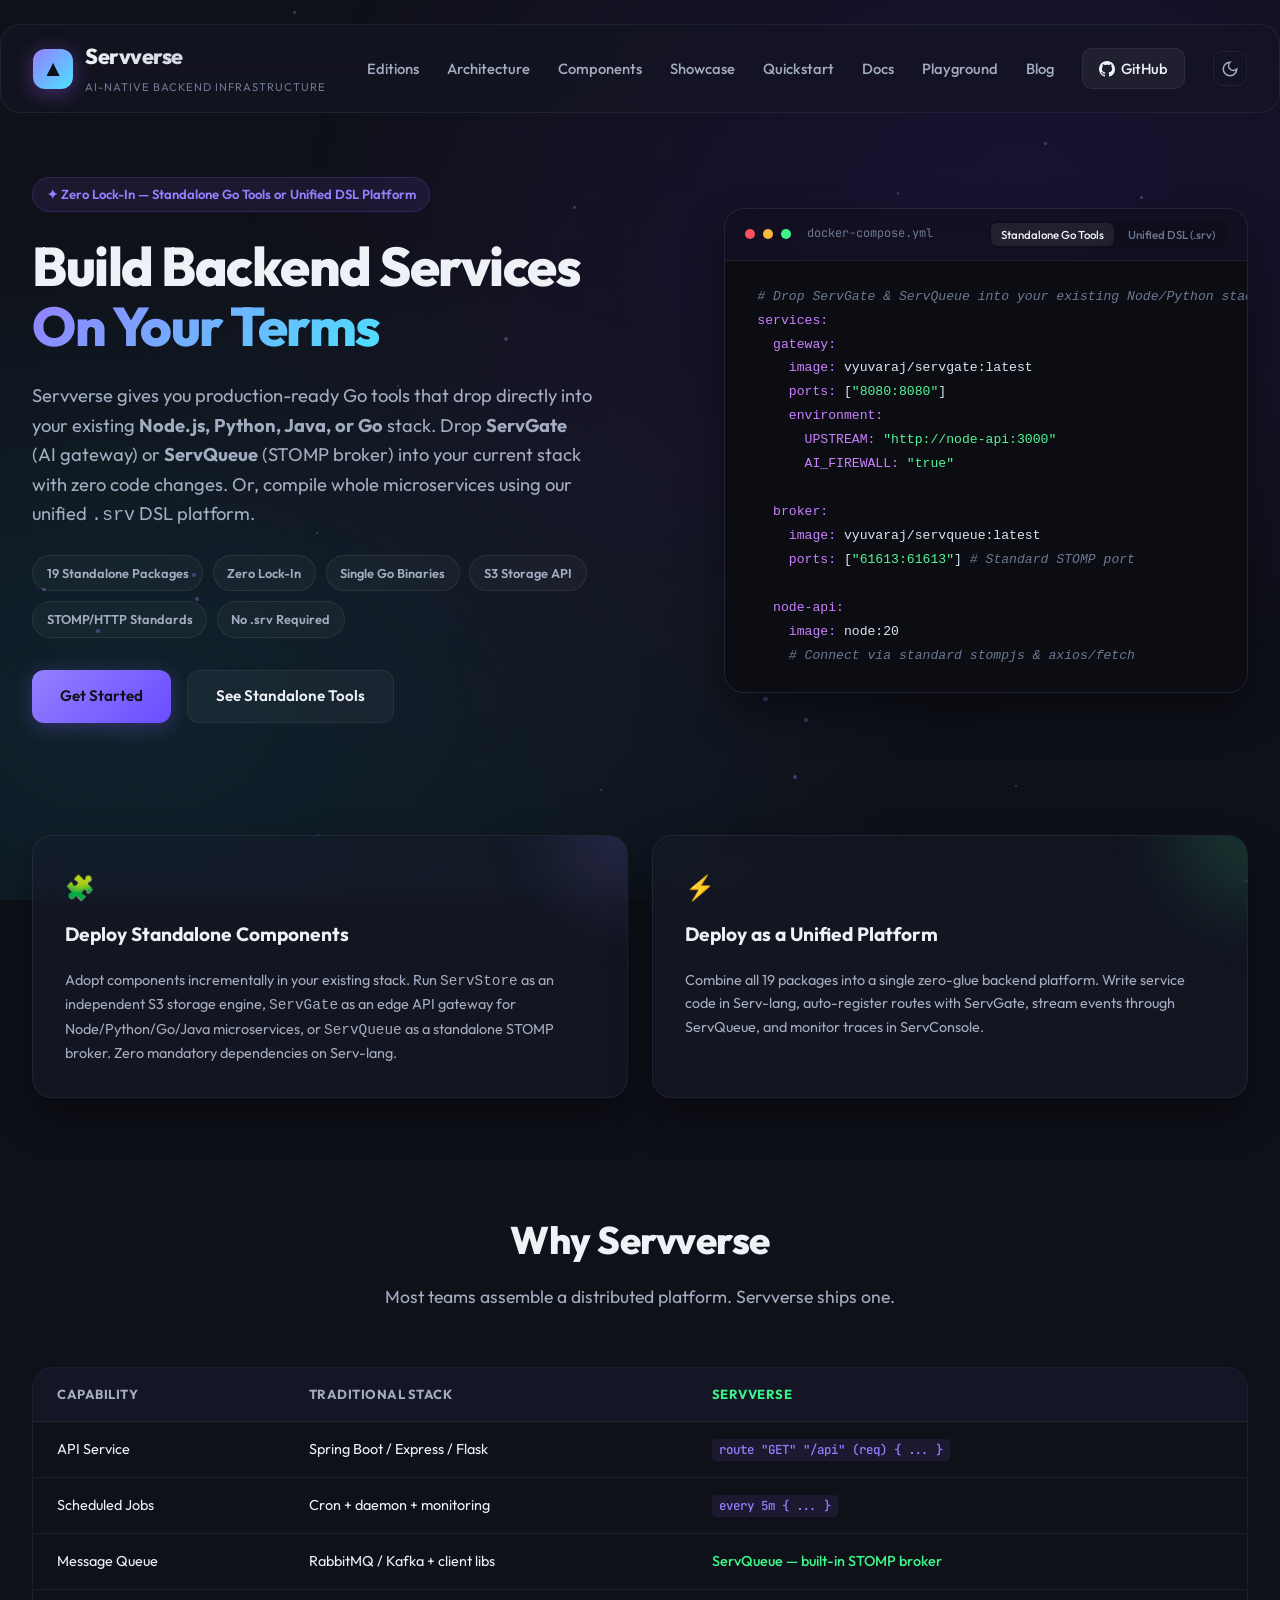
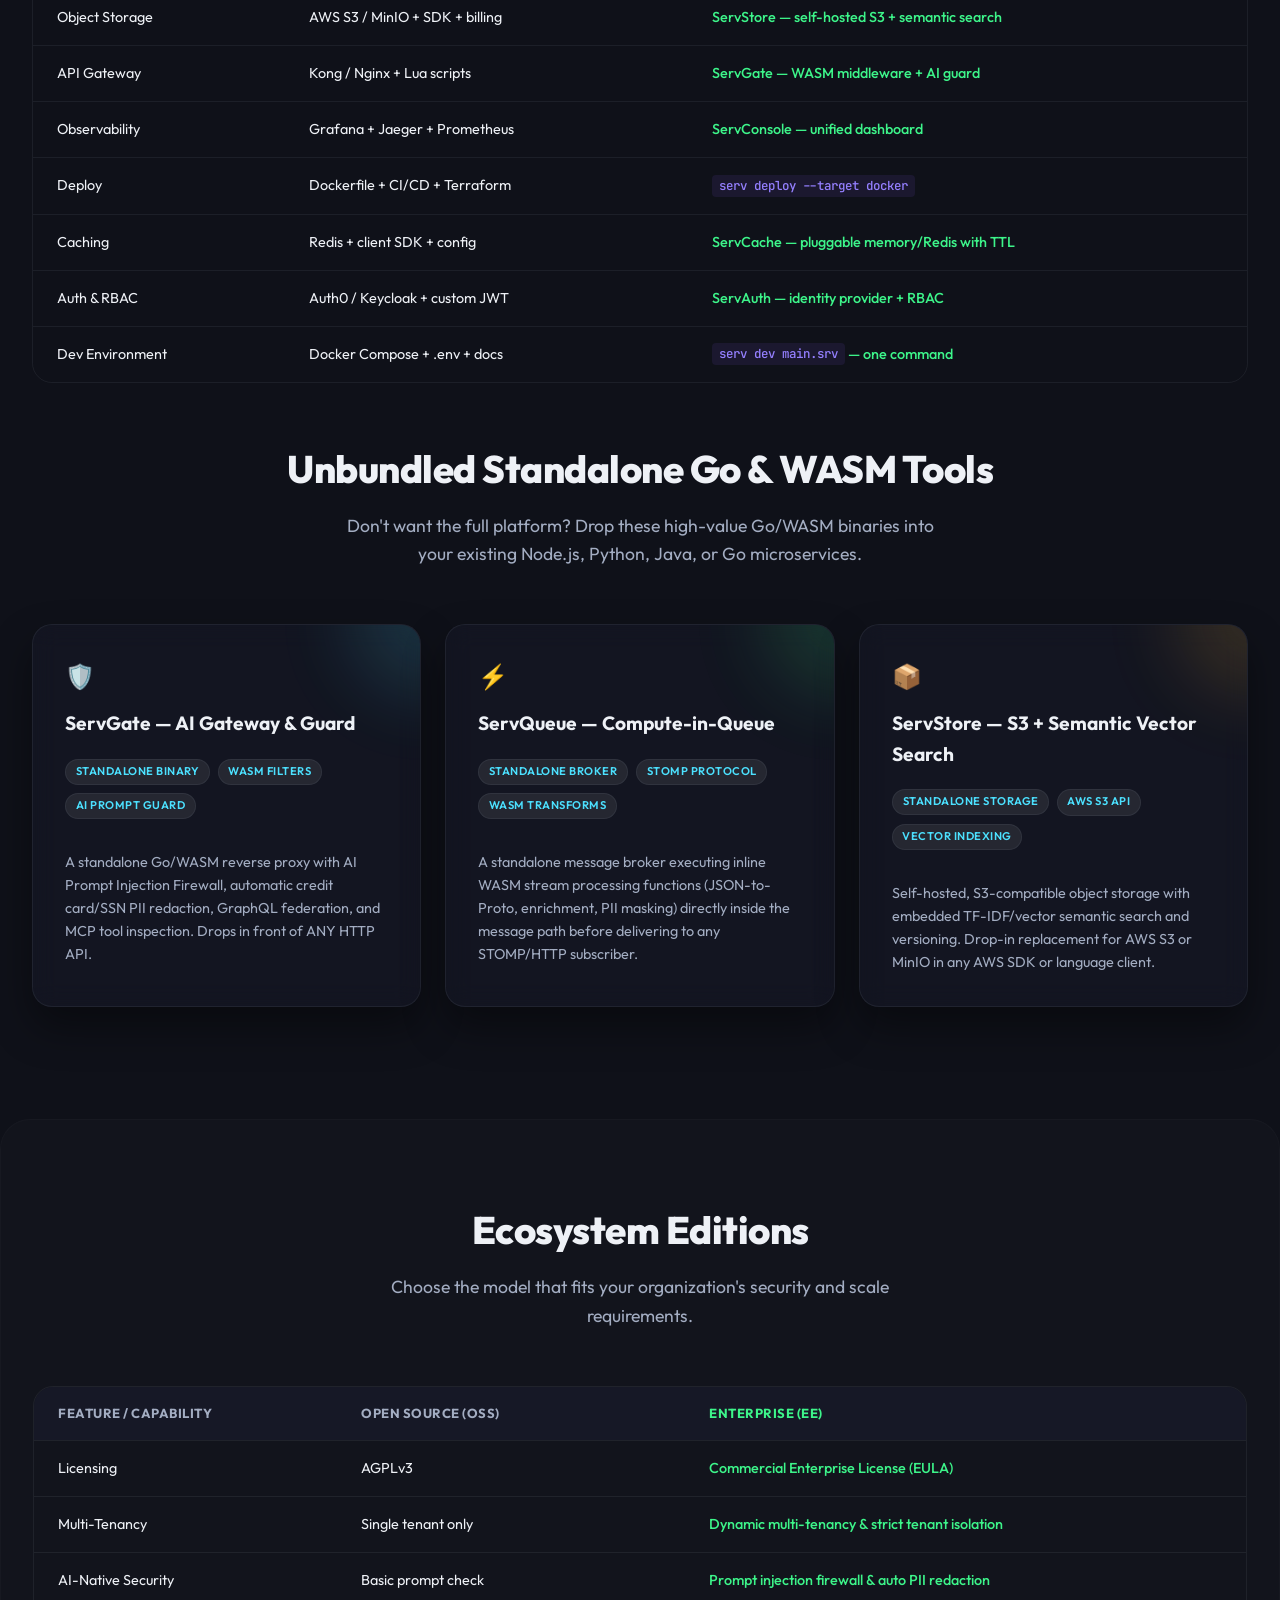
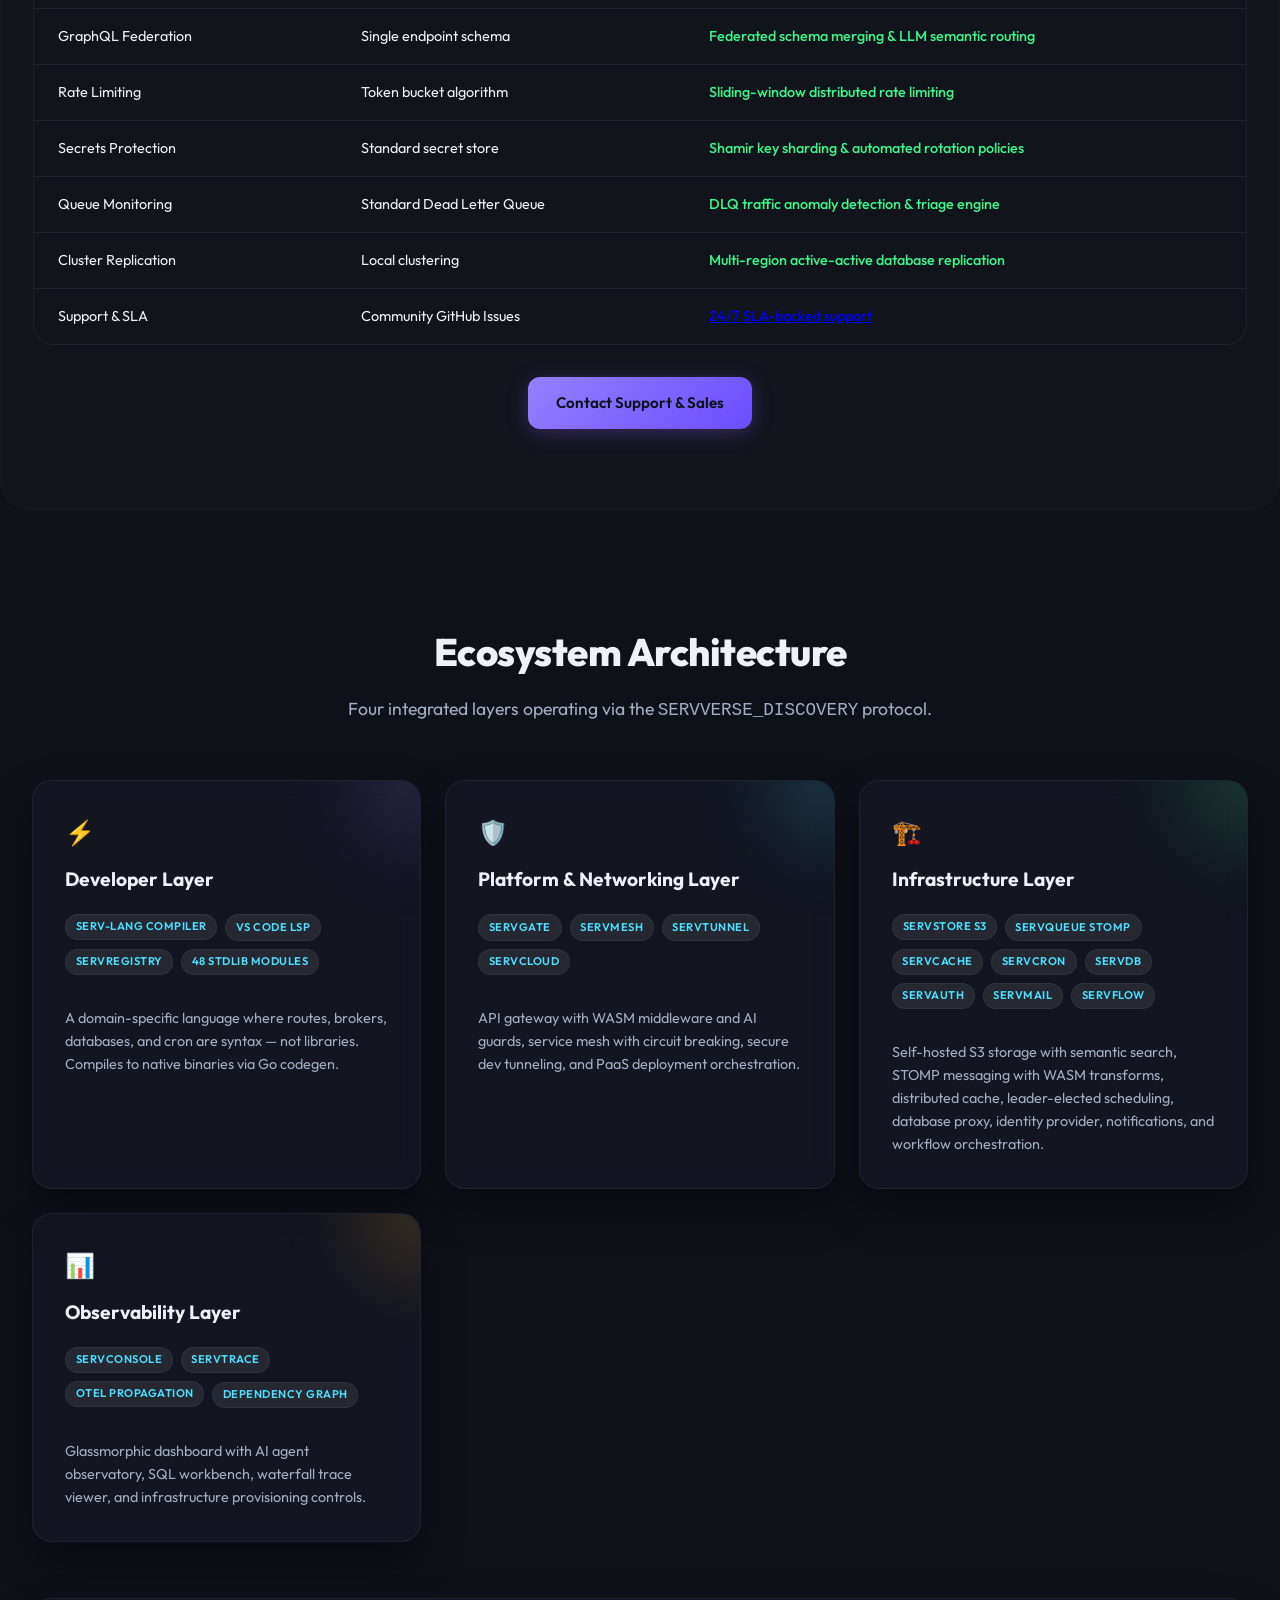
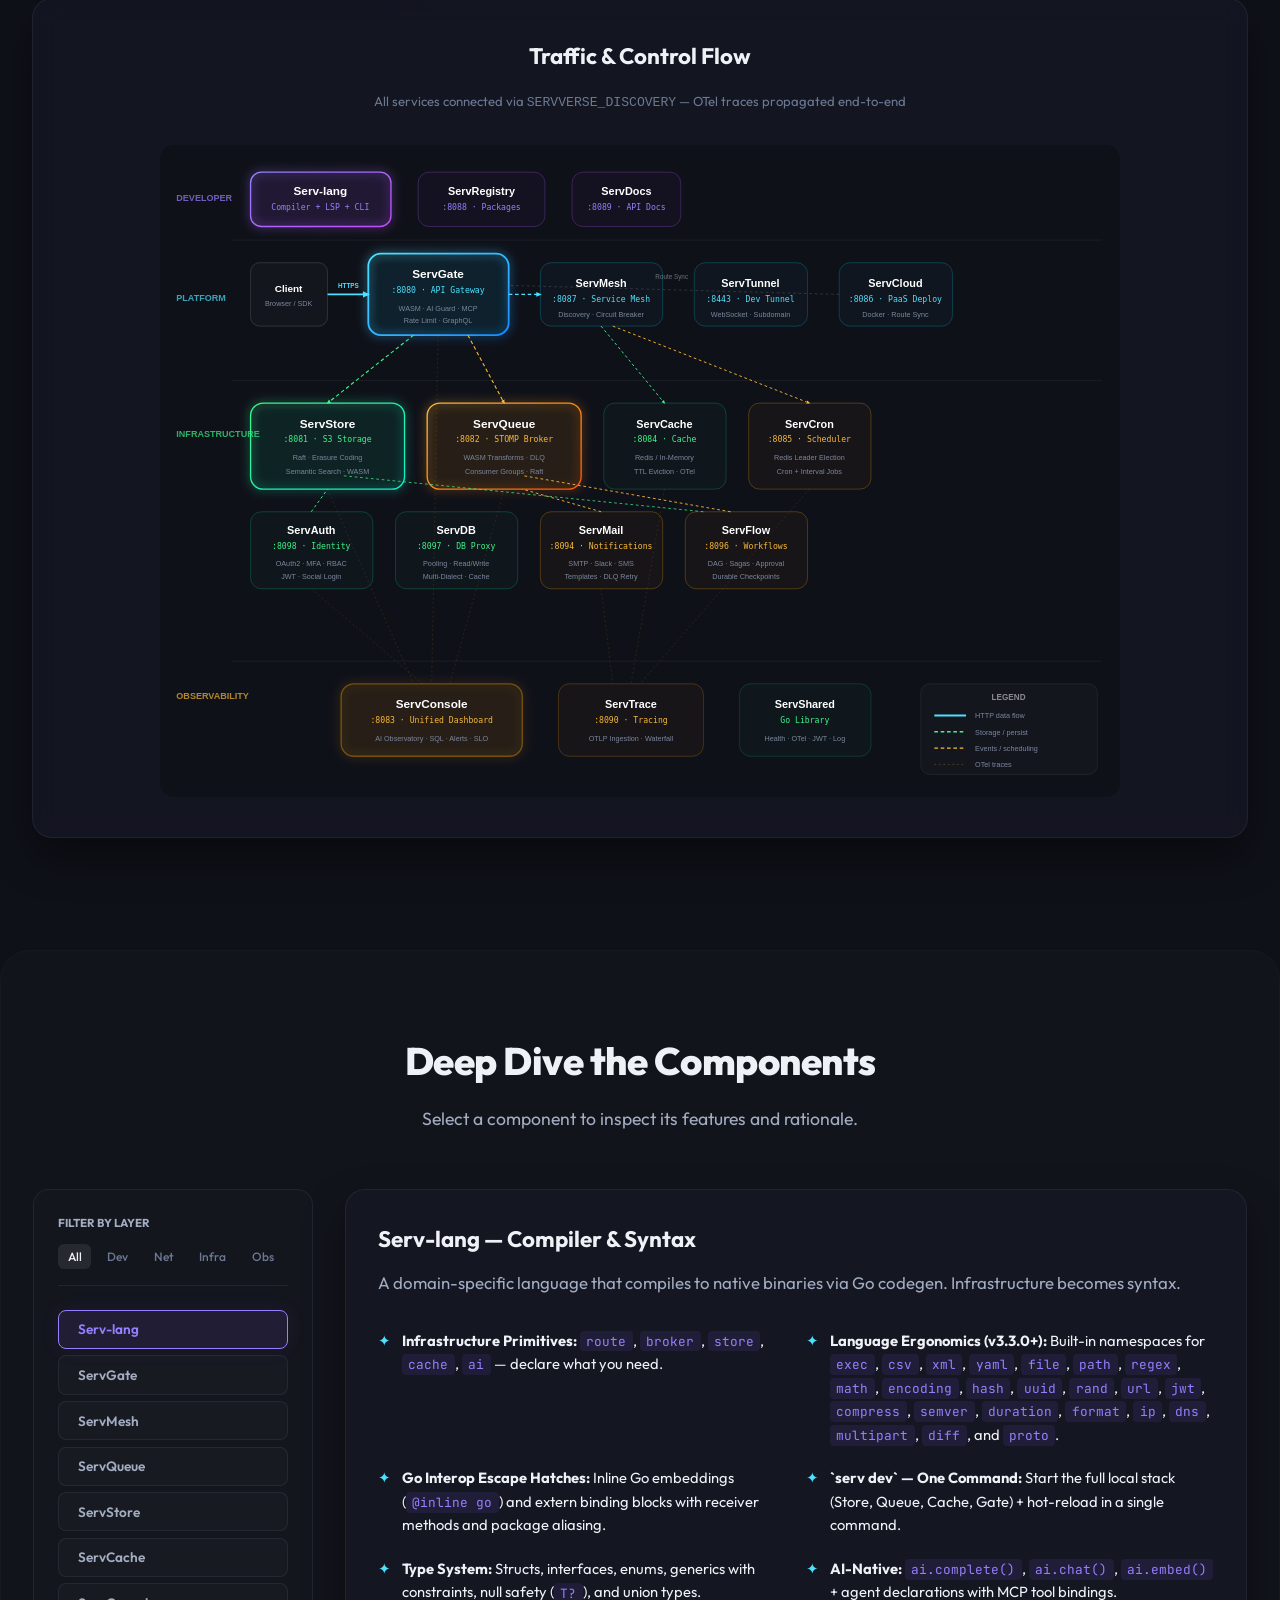
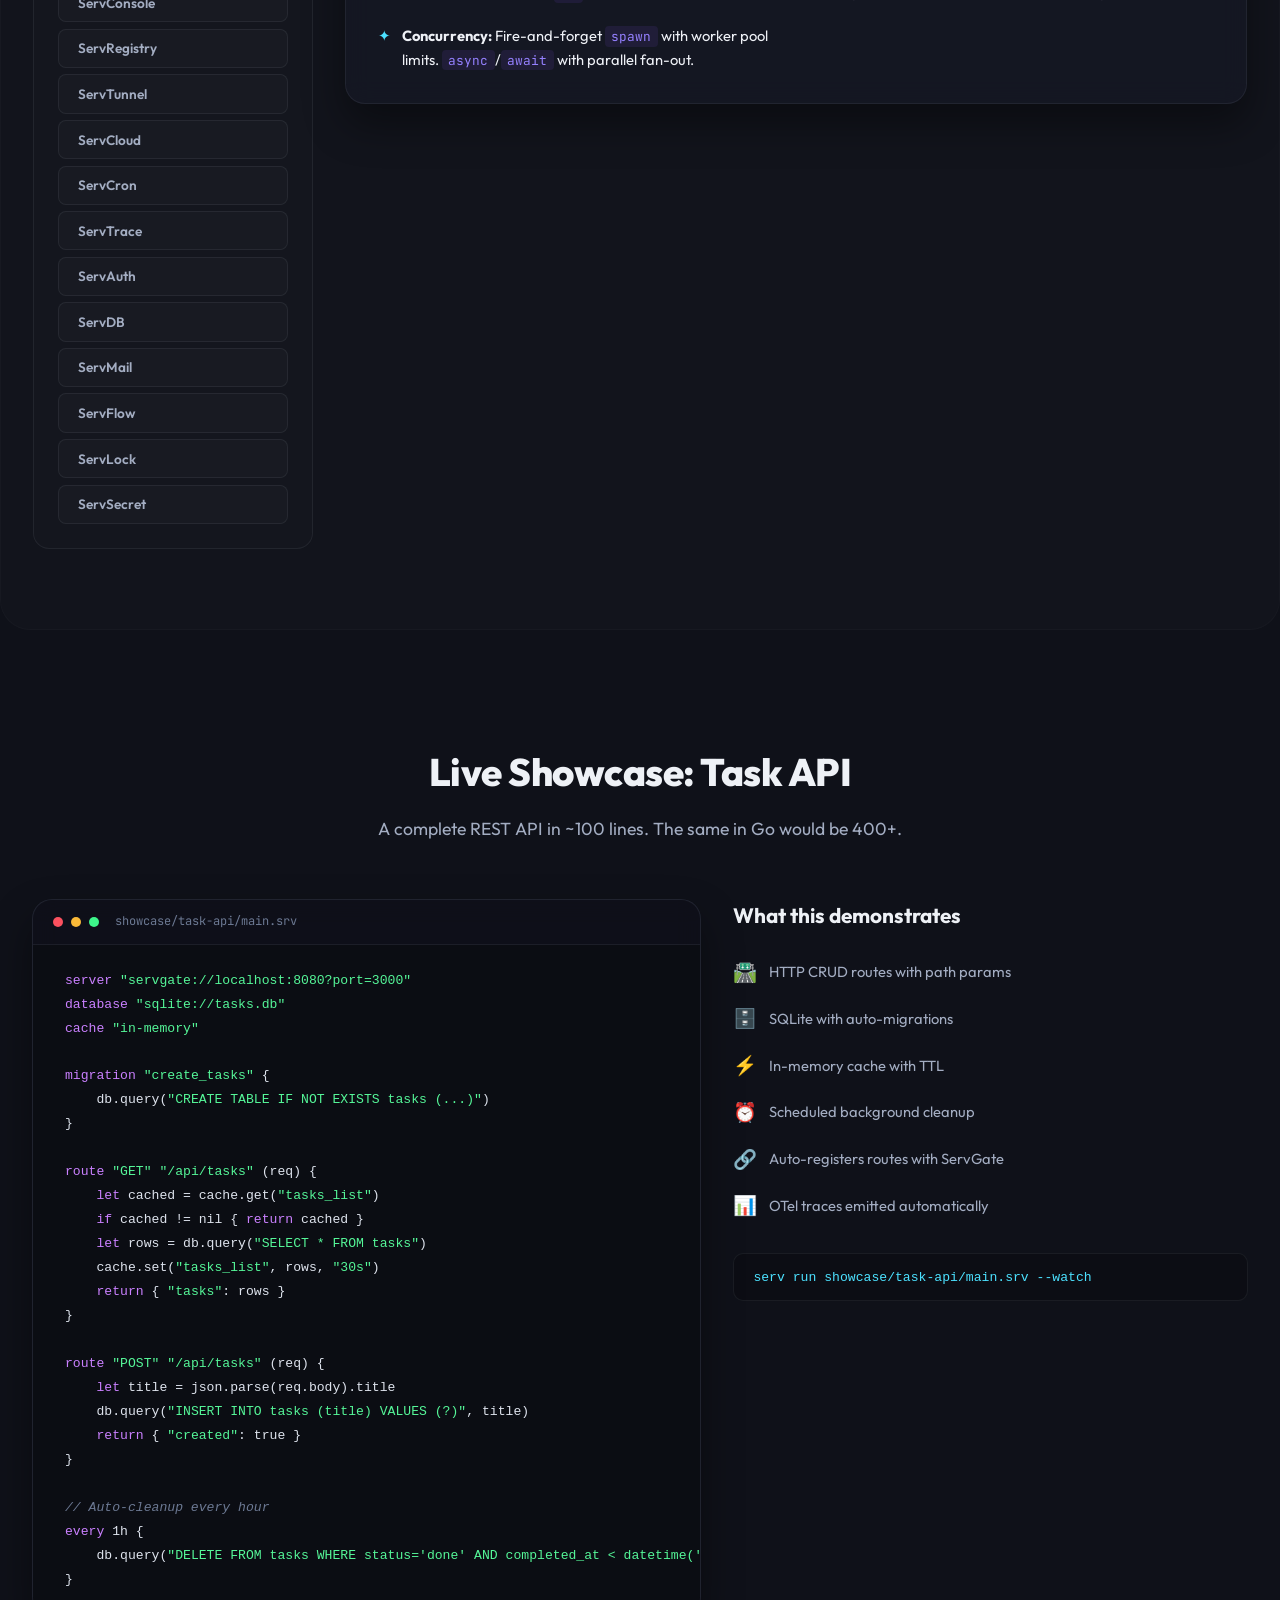
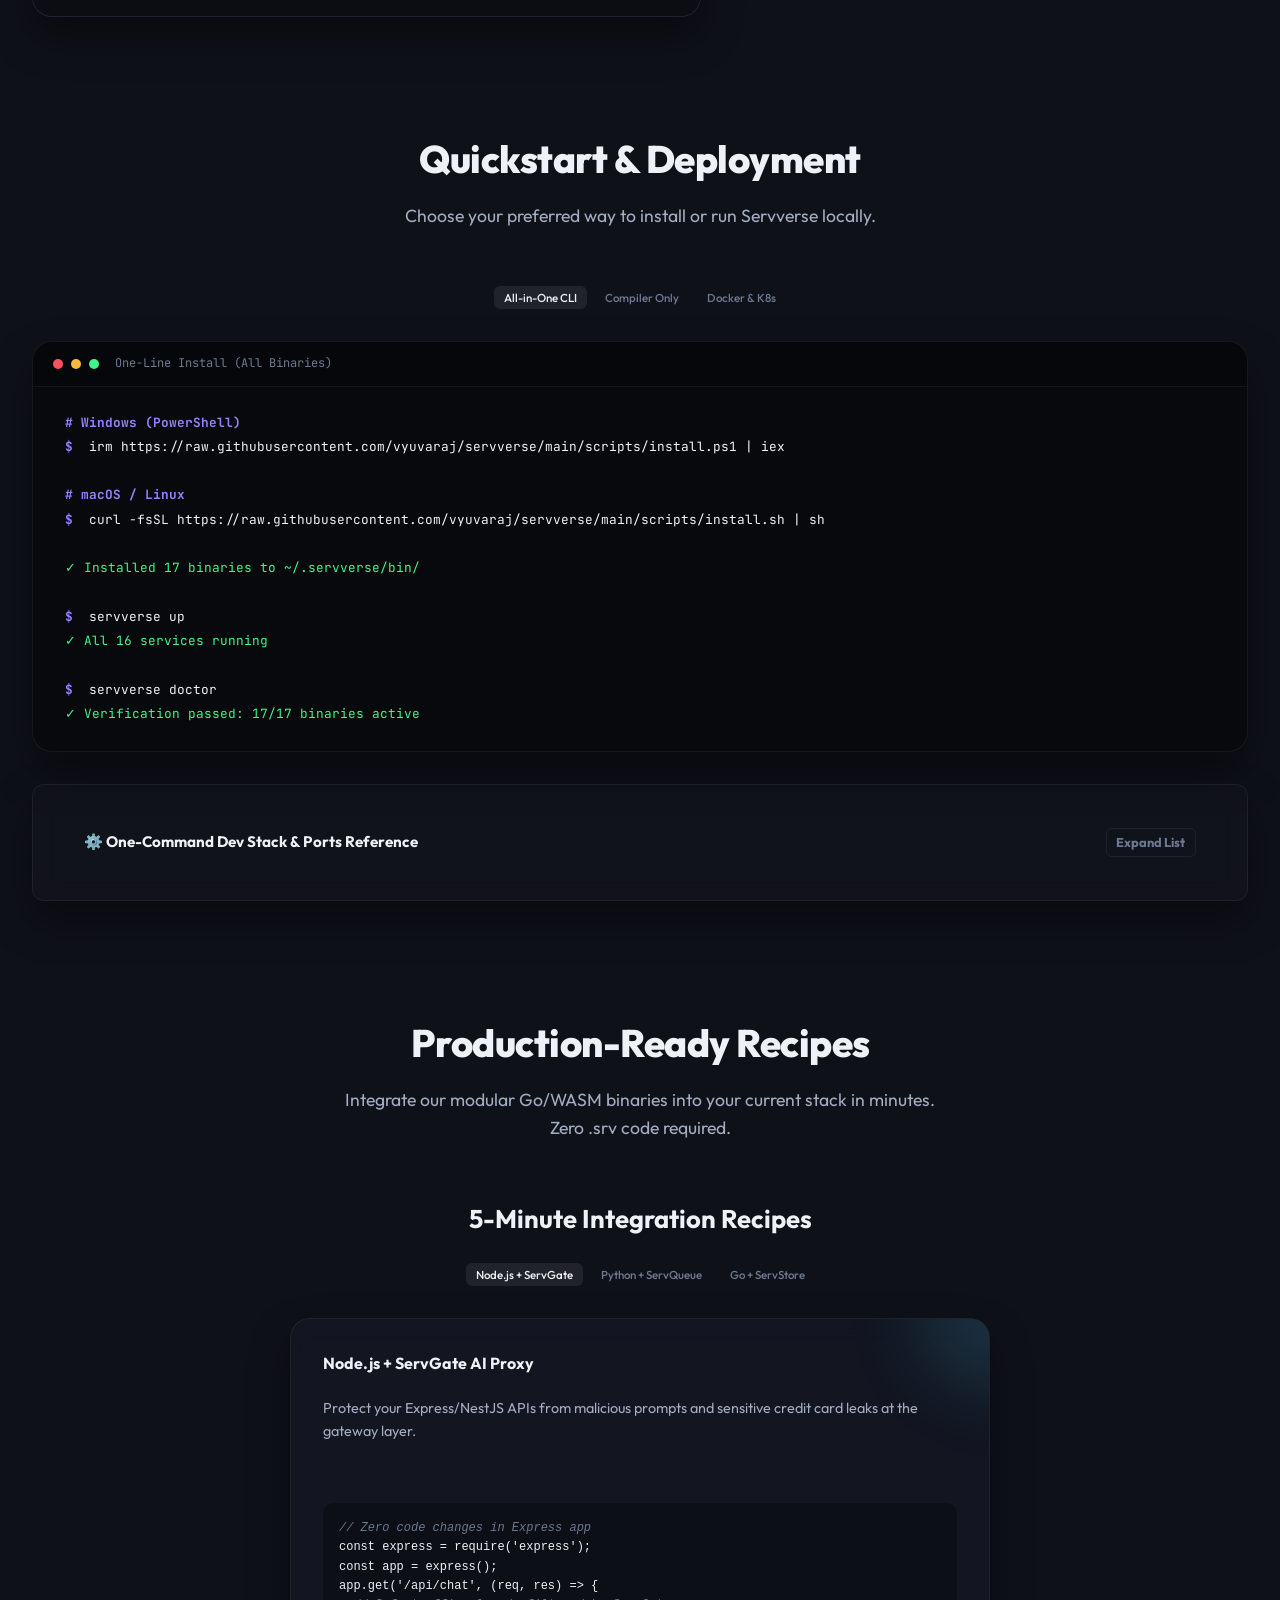
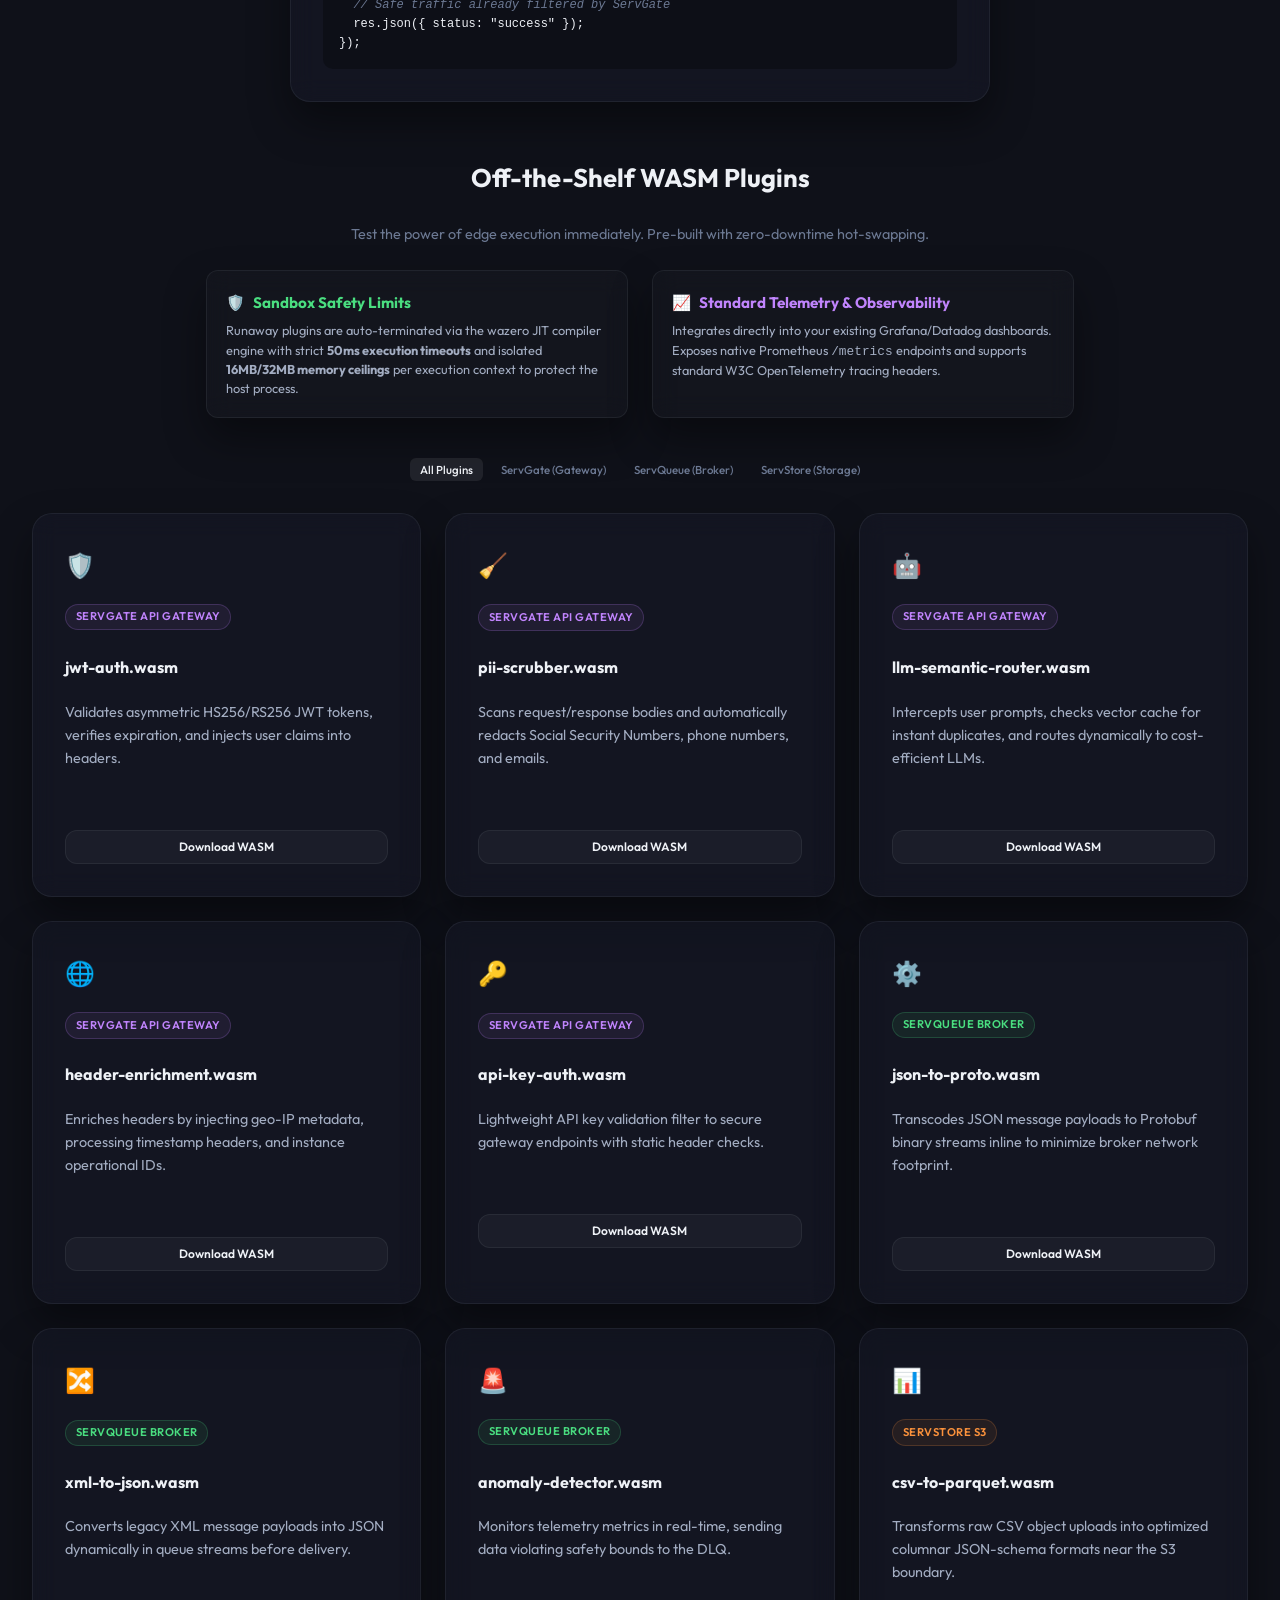
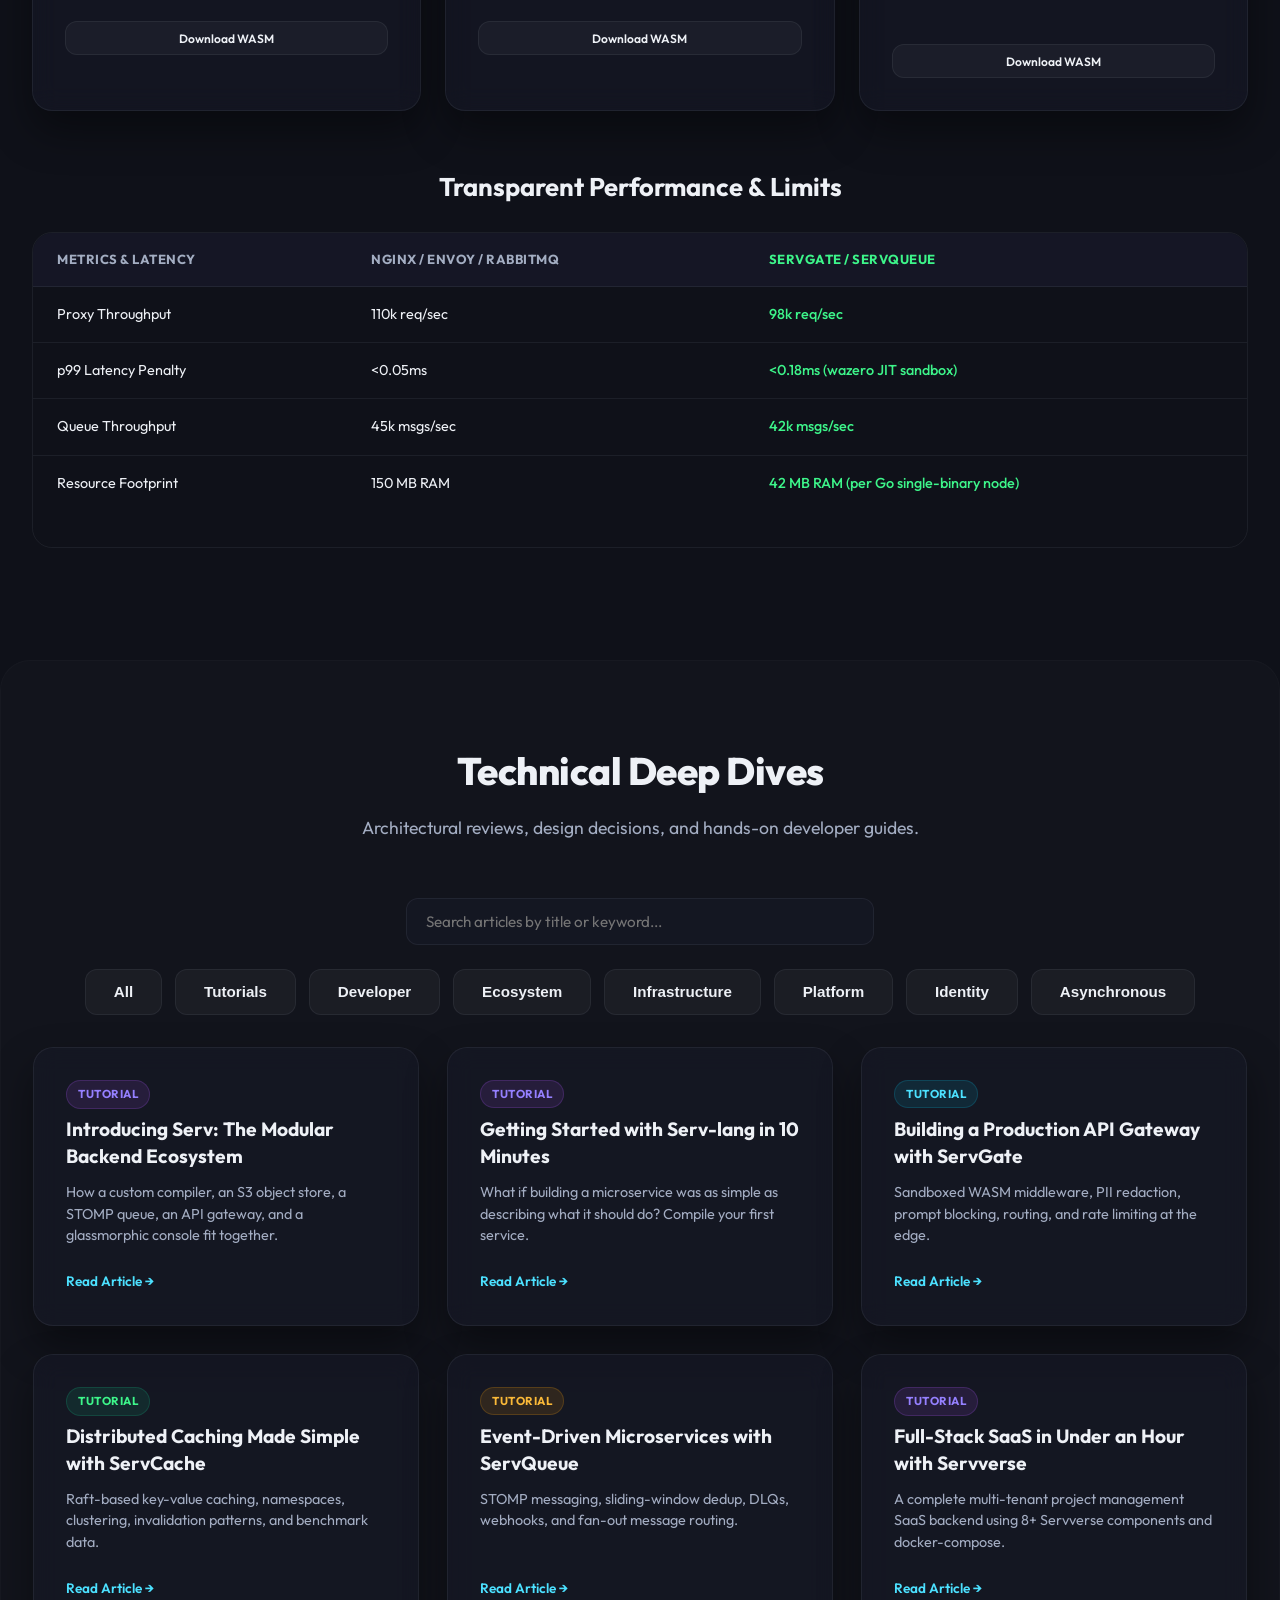
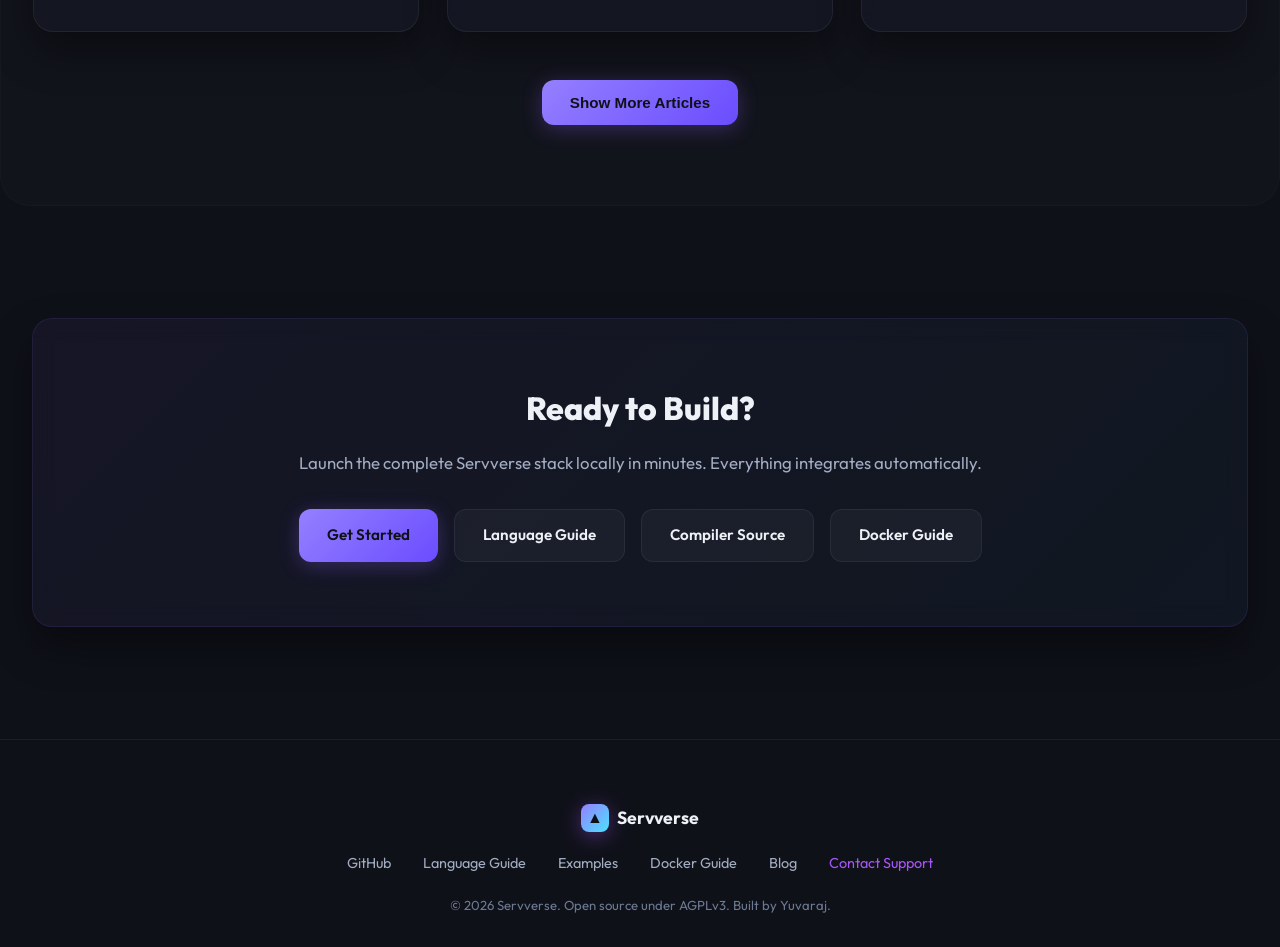
==== commit c9b36ce3: "Convert component deep dive section to split sidebar layout on desktop to eliminate wasted horizonta" ====
--- a/index.html
+++ b/index.html
@@ -332,34 +332,39 @@
       <p>Select a component to inspect its features and rationale.</p>
     </div>
     <div class="tab-system reveal">
-      <!-- Category selector to narrow down the 18 components -->
-      <div style="display:flex; justify-content:center; gap:0.5rem; margin-bottom:1.5rem; flex-wrap:wrap;">
-        <button class="visual-tab-btn active" id="cat-btn-all" onclick="filterCompCategory('all')">All Layers</button>
-        <button class="visual-tab-btn" id="cat-btn-dev" onclick="filterCompCategory('dev')">Developer Layer</button>
-        <button class="visual-tab-btn" id="cat-btn-net" onclick="filterCompCategory('net')">Platform & Net</button>
-        <button class="visual-tab-btn" id="cat-btn-infra" onclick="filterCompCategory('infra')">Infrastructure</button>
-        <button class="visual-tab-btn" id="cat-btn-obs" onclick="filterCompCategory('obs')">Observability</button>
-      </div>
-
-      <div class="tab-buttons" id="comp-tab-buttons" role="tablist" aria-label="Component details">
-        <button class="tab-btn active" data-category="dev" data-target="serv-lang">Serv-lang</button>
-        <button class="tab-btn" data-category="net" data-target="servgate">ServGate</button>
-        <button class="tab-btn" data-category="net" data-target="servmesh">ServMesh</button>
-        <button class="tab-btn" data-category="infra" data-target="servqueue">ServQueue</button>
-        <button class="tab-btn" data-category="infra" data-target="servstore">ServStore</button>
-        <button class="tab-btn" data-category="infra" data-target="servcache">ServCache</button>
-        <button class="tab-btn" data-category="obs" data-target="servconsole">ServConsole</button>
-        <button class="tab-btn" data-category="dev" data-target="servregistry">ServRegistry</button>
-        <button class="tab-btn" data-category="net" data-target="servtunnel">ServTunnel</button>
-        <button class="tab-btn" data-category="net" data-target="servcloud">ServCloud</button>
-        <button class="tab-btn" data-category="infra" data-target="servcron">ServCron</button>
-        <button class="tab-btn" data-category="obs" data-target="servtrace">ServTrace</button>
-        <button class="tab-btn" data-category="infra" data-target="servauth">ServAuth</button>
-        <button class="tab-btn" data-category="infra" data-target="servdb">ServDB</button>
-        <button class="tab-btn" data-category="infra" data-target="servmail">ServMail</button>
-        <button class="tab-btn" data-category="infra" data-target="servflow">ServFlow</button>
-        <button class="tab-btn" data-category="infra" data-target="servlock">ServLock</button>
-        <button class="tab-btn" data-category="infra" data-target="servsecret">ServSecret</button>
+      <div class="tab-sidebar-menu">
+        <!-- Category selector to narrow down the 18 components -->
+        <div style="display:flex; flex-direction:column; gap:0.5rem; border-bottom:1px solid var(--border-glass); padding-bottom:1rem;">
+          <span style="font-size:0.72rem; font-weight:700; text-transform:uppercase; color:var(--text-secondary); margin-bottom:0.25rem;">Filter by Layer</span>
+          <div style="display:flex; gap:0.4rem; flex-wrap:wrap;">
+            <button class="visual-tab-btn active" id="cat-btn-all" onclick="filterCompCategory('all')" style="font-size:0.75rem; padding:0.3rem 0.6rem;">All</button>
+            <button class="visual-tab-btn" id="cat-btn-dev" onclick="filterCompCategory('dev')" style="font-size:0.75rem; padding:0.3rem 0.6rem;">Dev</button>
+            <button class="visual-tab-btn" id="cat-btn-net" onclick="filterCompCategory('net')" style="font-size:0.75rem; padding:0.3rem 0.6rem;">Net</button>
+            <button class="visual-tab-btn" id="cat-btn-infra" onclick="filterCompCategory('infra')" style="font-size:0.75rem; padding:0.3rem 0.6rem;">Infra</button>
+            <button class="visual-tab-btn" id="cat-btn-obs" onclick="filterCompCategory('obs')" style="font-size:0.75rem; padding:0.3rem 0.6rem;">Obs</button>
+          </div>
+        </div>
+
+        <div class="tab-buttons" id="comp-tab-buttons" role="tablist" aria-label="Component details">
+          <button class="tab-btn active" data-category="dev" data-target="serv-lang">Serv-lang</button>
+          <button class="tab-btn" data-category="net" data-target="servgate">ServGate</button>
+          <button class="tab-btn" data-category="net" data-target="servmesh">ServMesh</button>
+          <button class="tab-btn" data-category="infra" data-target="servqueue">ServQueue</button>
+          <button class="tab-btn" data-category="infra" data-target="servstore">ServStore</button>
+          <button class="tab-btn" data-category="infra" data-target="servcache">ServCache</button>
+          <button class="tab-btn" data-category="obs" data-target="servconsole">ServConsole</button>
+          <button class="tab-btn" data-category="dev" data-target="servregistry">ServRegistry</button>
+          <button class="tab-btn" data-category="net" data-target="servtunnel">ServTunnel</button>
+          <button class="tab-btn" data-category="net" data-target="servcloud">ServCloud</button>
+          <button class="tab-btn" data-category="infra" data-target="servcron">ServCron</button>
+          <button class="tab-btn" data-category="obs" data-target="servtrace">ServTrace</button>
+          <button class="tab-btn" data-category="infra" data-target="servauth">ServAuth</button>
+          <button class="tab-btn" data-category="infra" data-target="servdb">ServDB</button>
+          <button class="tab-btn" data-category="infra" data-target="servmail">ServMail</button>
+          <button class="tab-btn" data-category="infra" data-target="servflow">ServFlow</button>
+          <button class="tab-btn" data-category="infra" data-target="servlock">ServLock</button>
+          <button class="tab-btn" data-category="infra" data-target="servsecret">ServSecret</button>
+        </div>
       </div>
       <div class="tab-content glass-card" id="tab-panels">
         <div class="tab-panel active" id="panel-serv-lang">
--- a/styles.css
+++ b/styles.css
@@ -221,12 +221,43 @@
 
 /* ========= Tabs ========= */
 .tab-system { display: flex; flex-direction: column; gap: 2rem; }
+.tab-sidebar-menu { display: flex; flex-direction: column; gap: 1.5rem; }
 .tab-buttons { display: flex; justify-content: center; gap: 0.6rem; flex-wrap: wrap; }
 .tab-btn { background: rgba(255,255,255,0.02); border: 1px solid var(--border-glass); color: var(--text-secondary); font-family: var(--font-sans); font-size: 0.9rem; font-weight: 600; padding: 0.7rem 1.4rem; border-radius: 12px; cursor: pointer; transition: all 0.2s; }
 .tab-btn:hover { color: var(--text-primary); background: rgba(255,255,255,0.06); }
 .tab-btn.active { color: var(--primary); background: rgba(138,92,246,0.1); border-color: var(--primary); box-shadow: 0 0 20px rgba(138,92,246,0.08); }
 .light-theme .tab-btn { background: rgba(0,0,0,0.02); }
 .light-theme .tab-btn.active { background: rgba(99,102,241,0.08); }
+
+@media (min-width: 1024px) {
+  .tab-system {
+    display: grid;
+    grid-template-columns: 280px 1fr;
+    gap: 2rem;
+    align-items: start;
+  }
+  .tab-sidebar-menu {
+    position: sticky;
+    top: 90px;
+    background: rgba(255,255,255,0.01);
+    border: 1px solid var(--border-glass);
+    border-radius: 16px;
+    padding: 1.5rem;
+  }
+  .tab-buttons {
+    flex-direction: column;
+    align-items: stretch;
+    gap: 0.4rem;
+  }
+  .tab-btn {
+    text-align: left;
+    width: 100%;
+    padding: 0.6rem 1.2rem;
+    font-size: 0.85rem;
+    border-radius: 8px;
+  }
+}
+
 .tab-panel { display: none; animation: fadeIn 0.4s ease; }
 .tab-panel.active { display: block; }
 .tab-panel h3 { font-size: 1.4rem; margin-bottom: 0.75rem; }
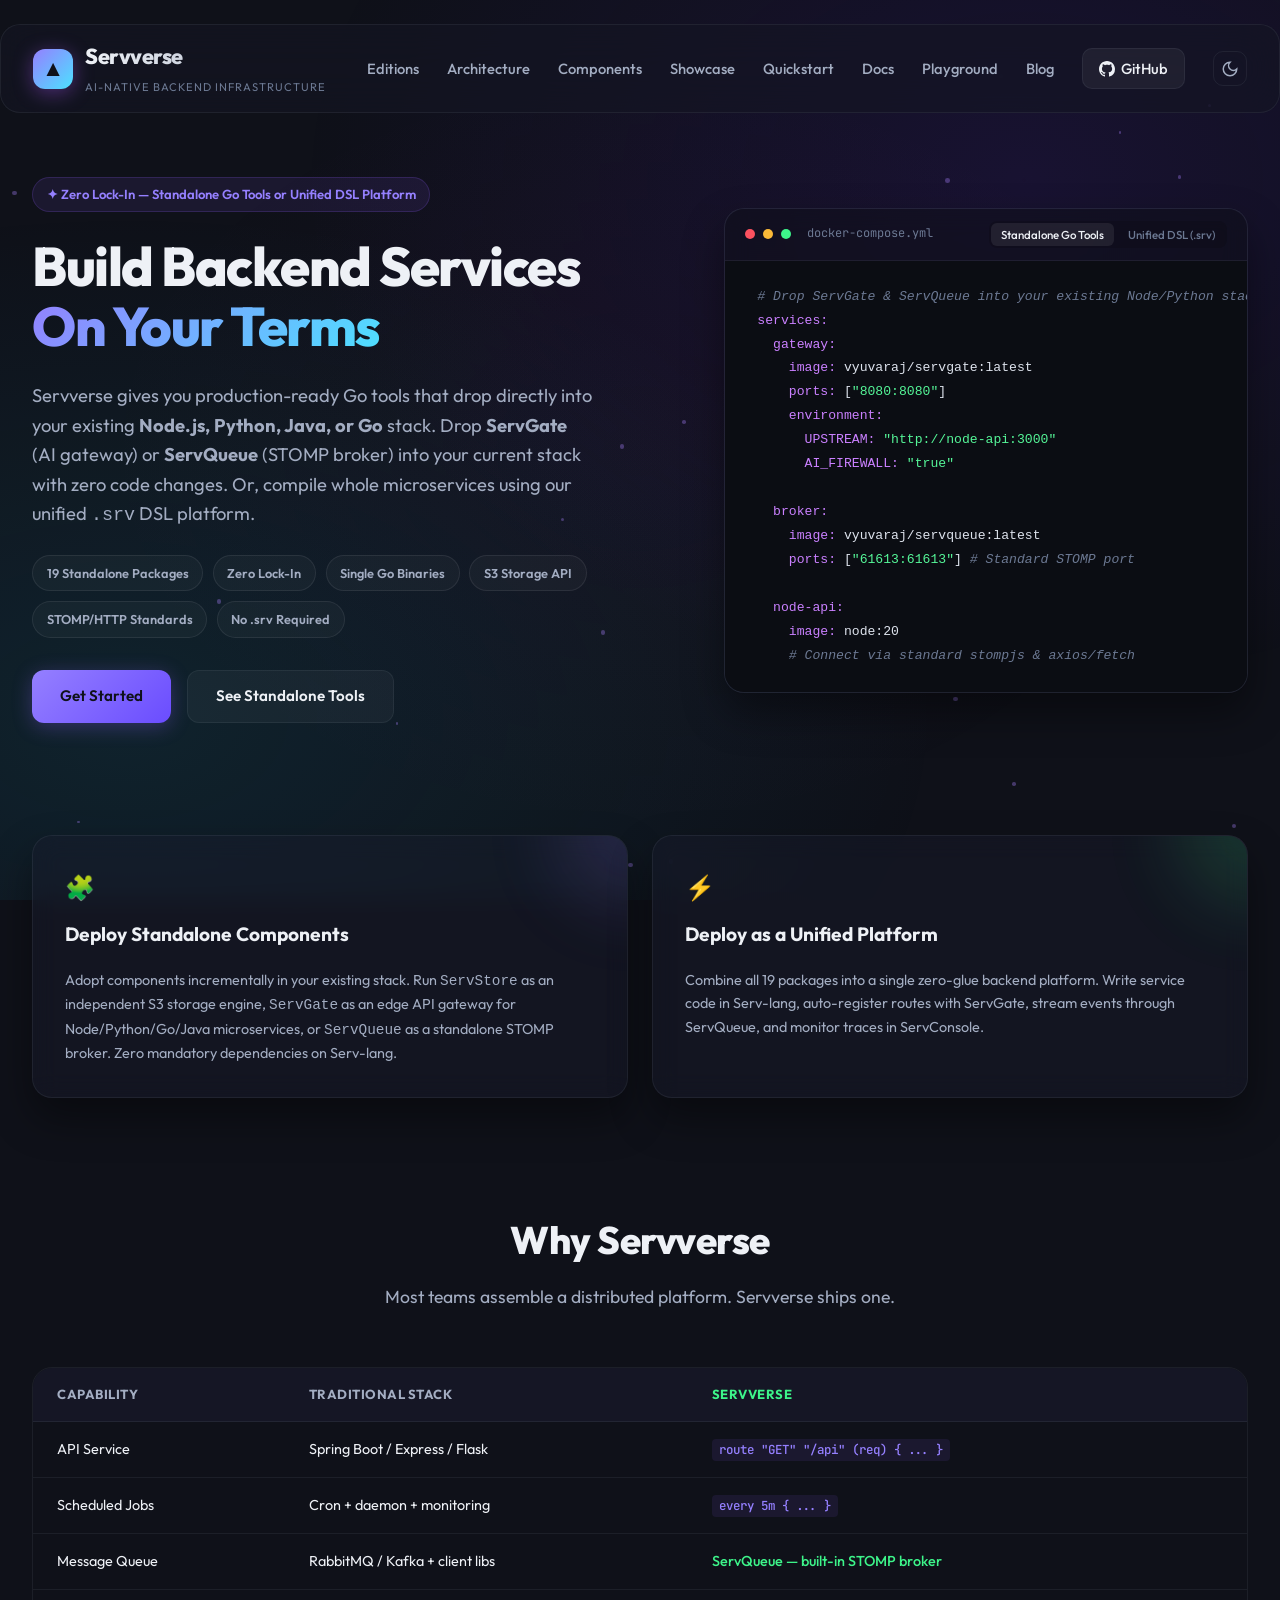
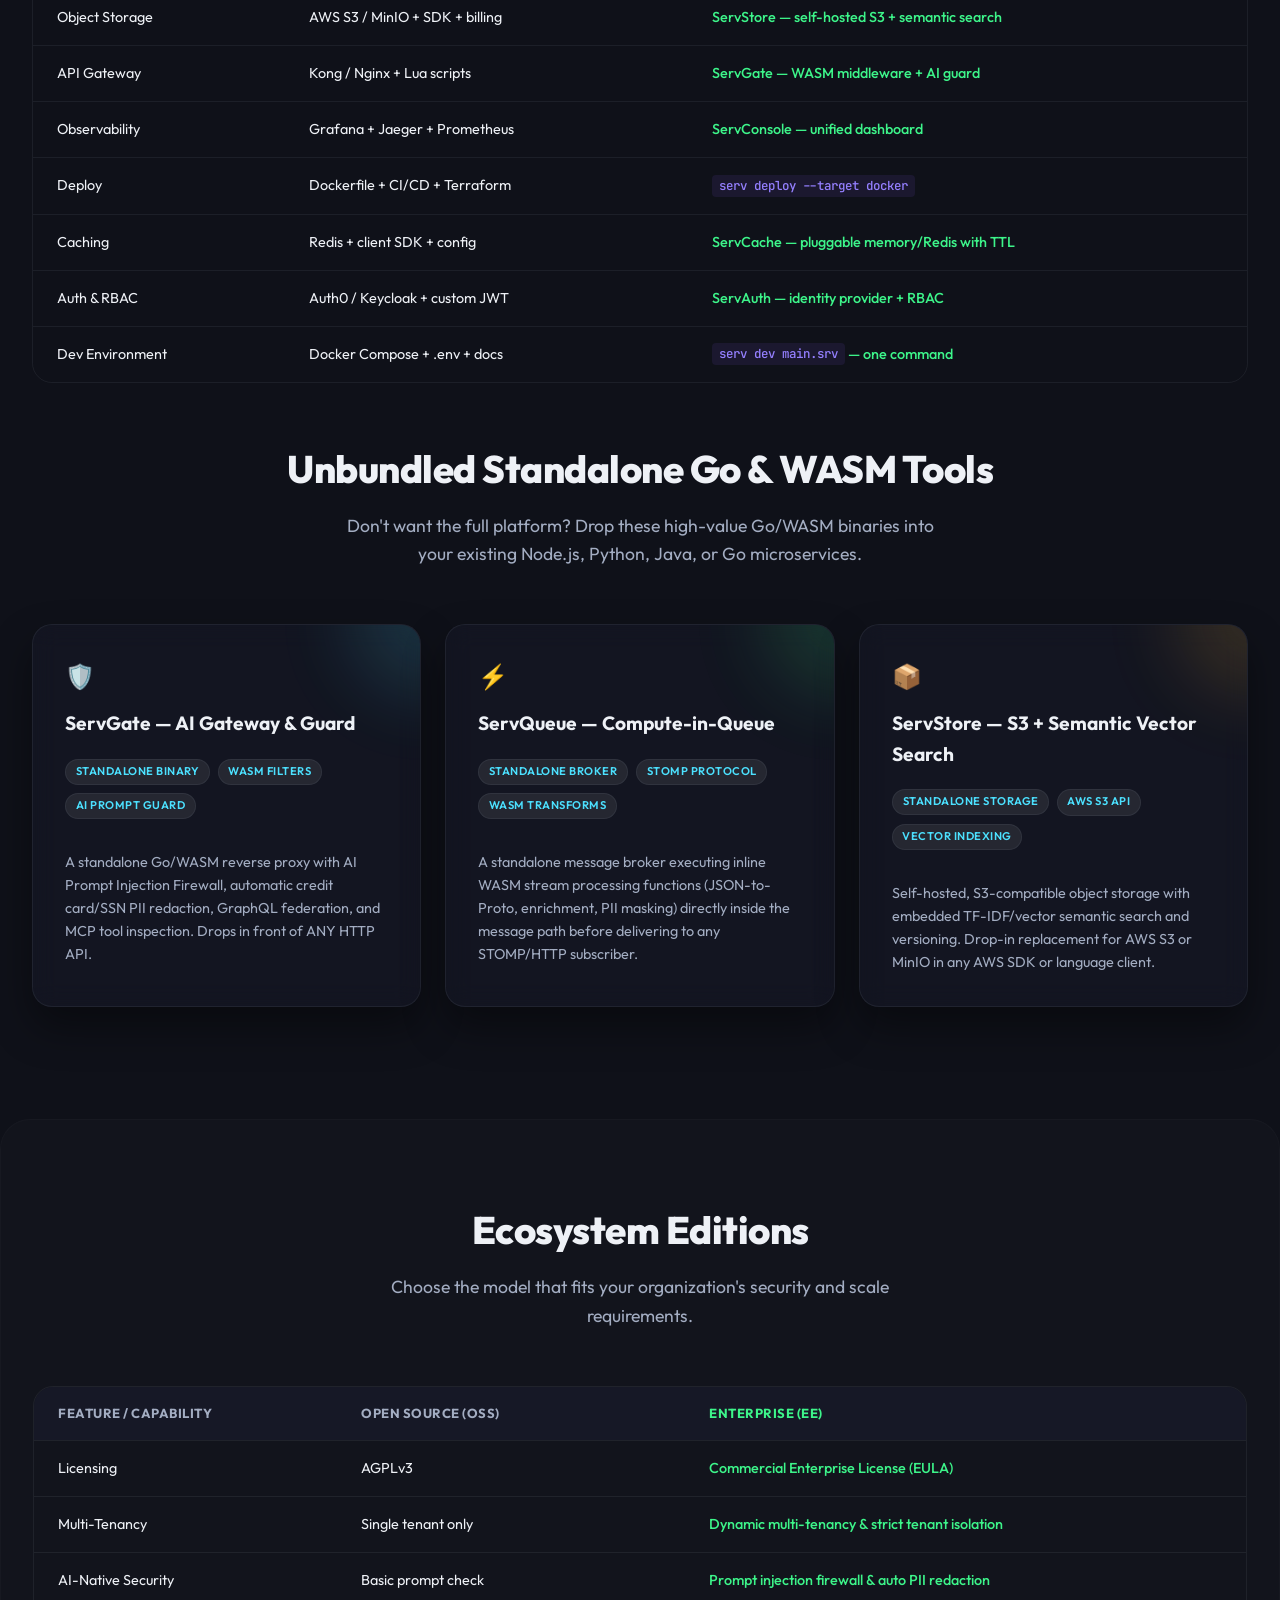
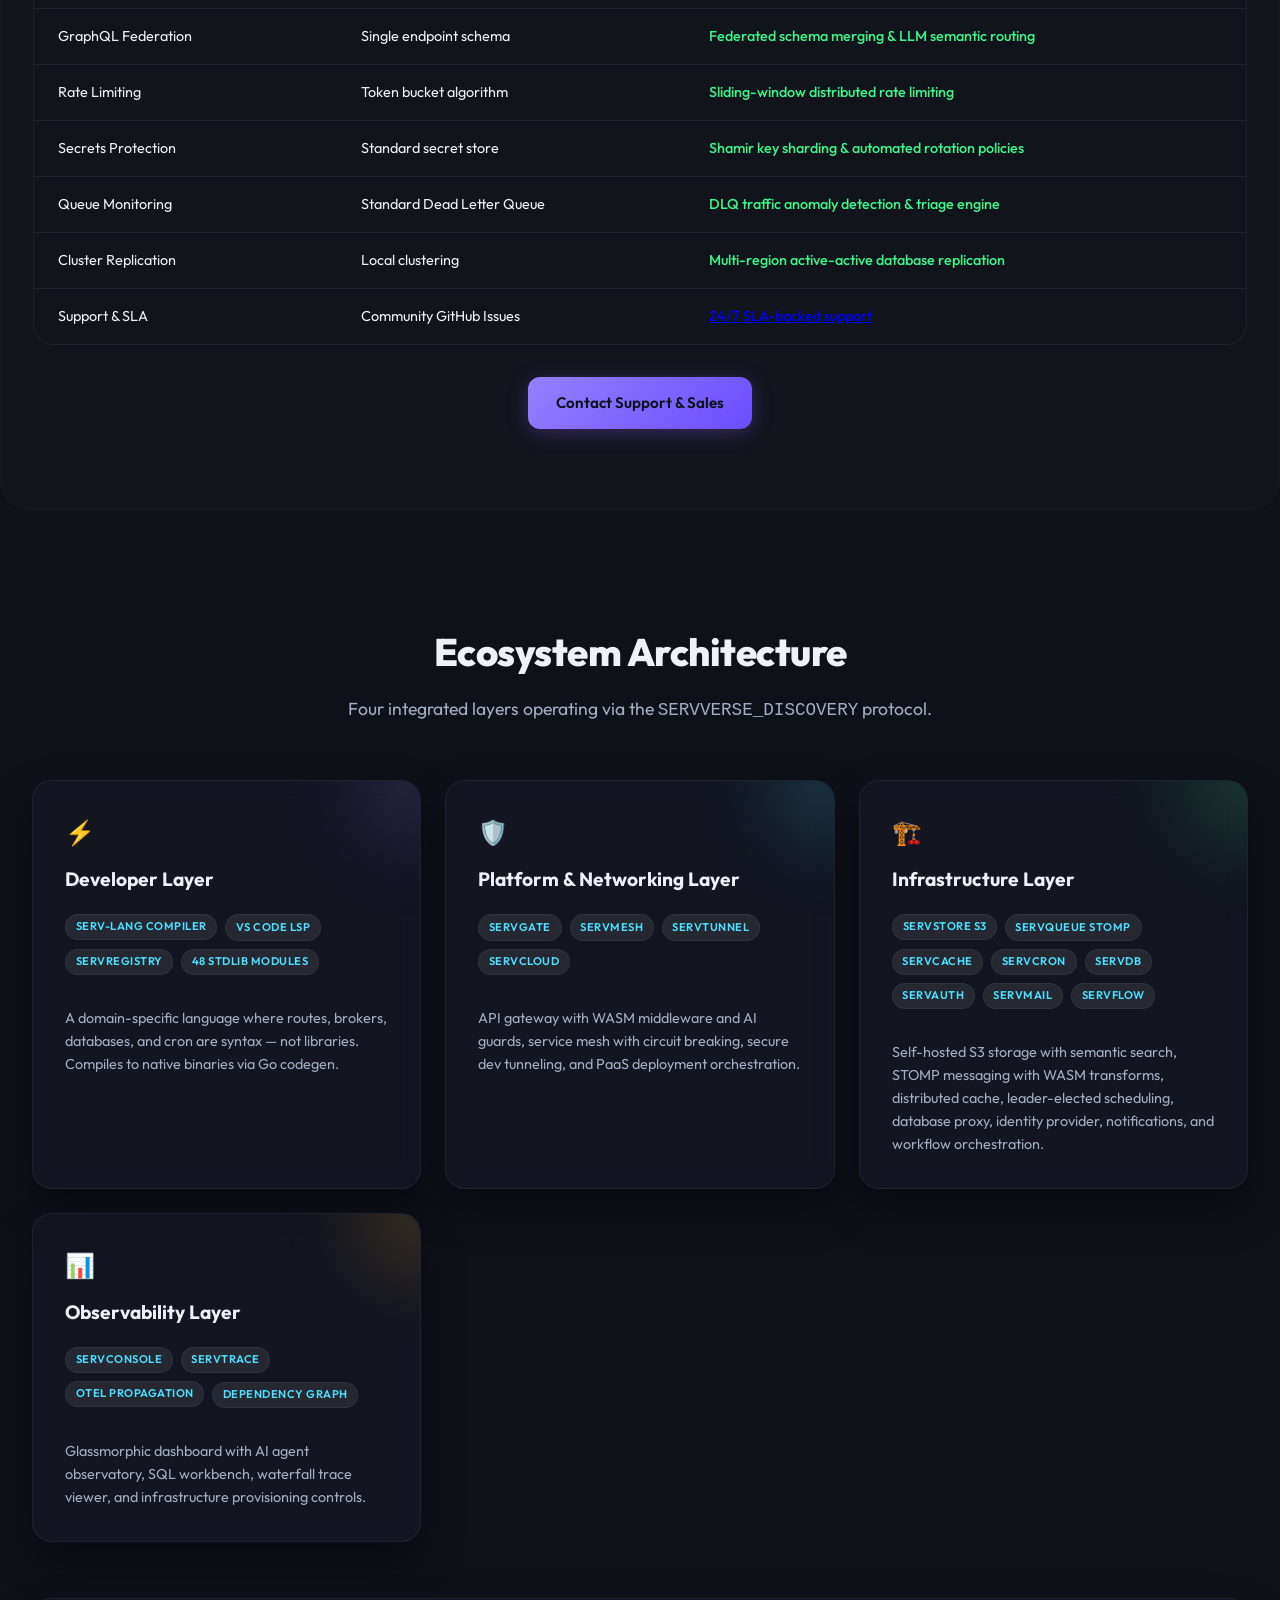
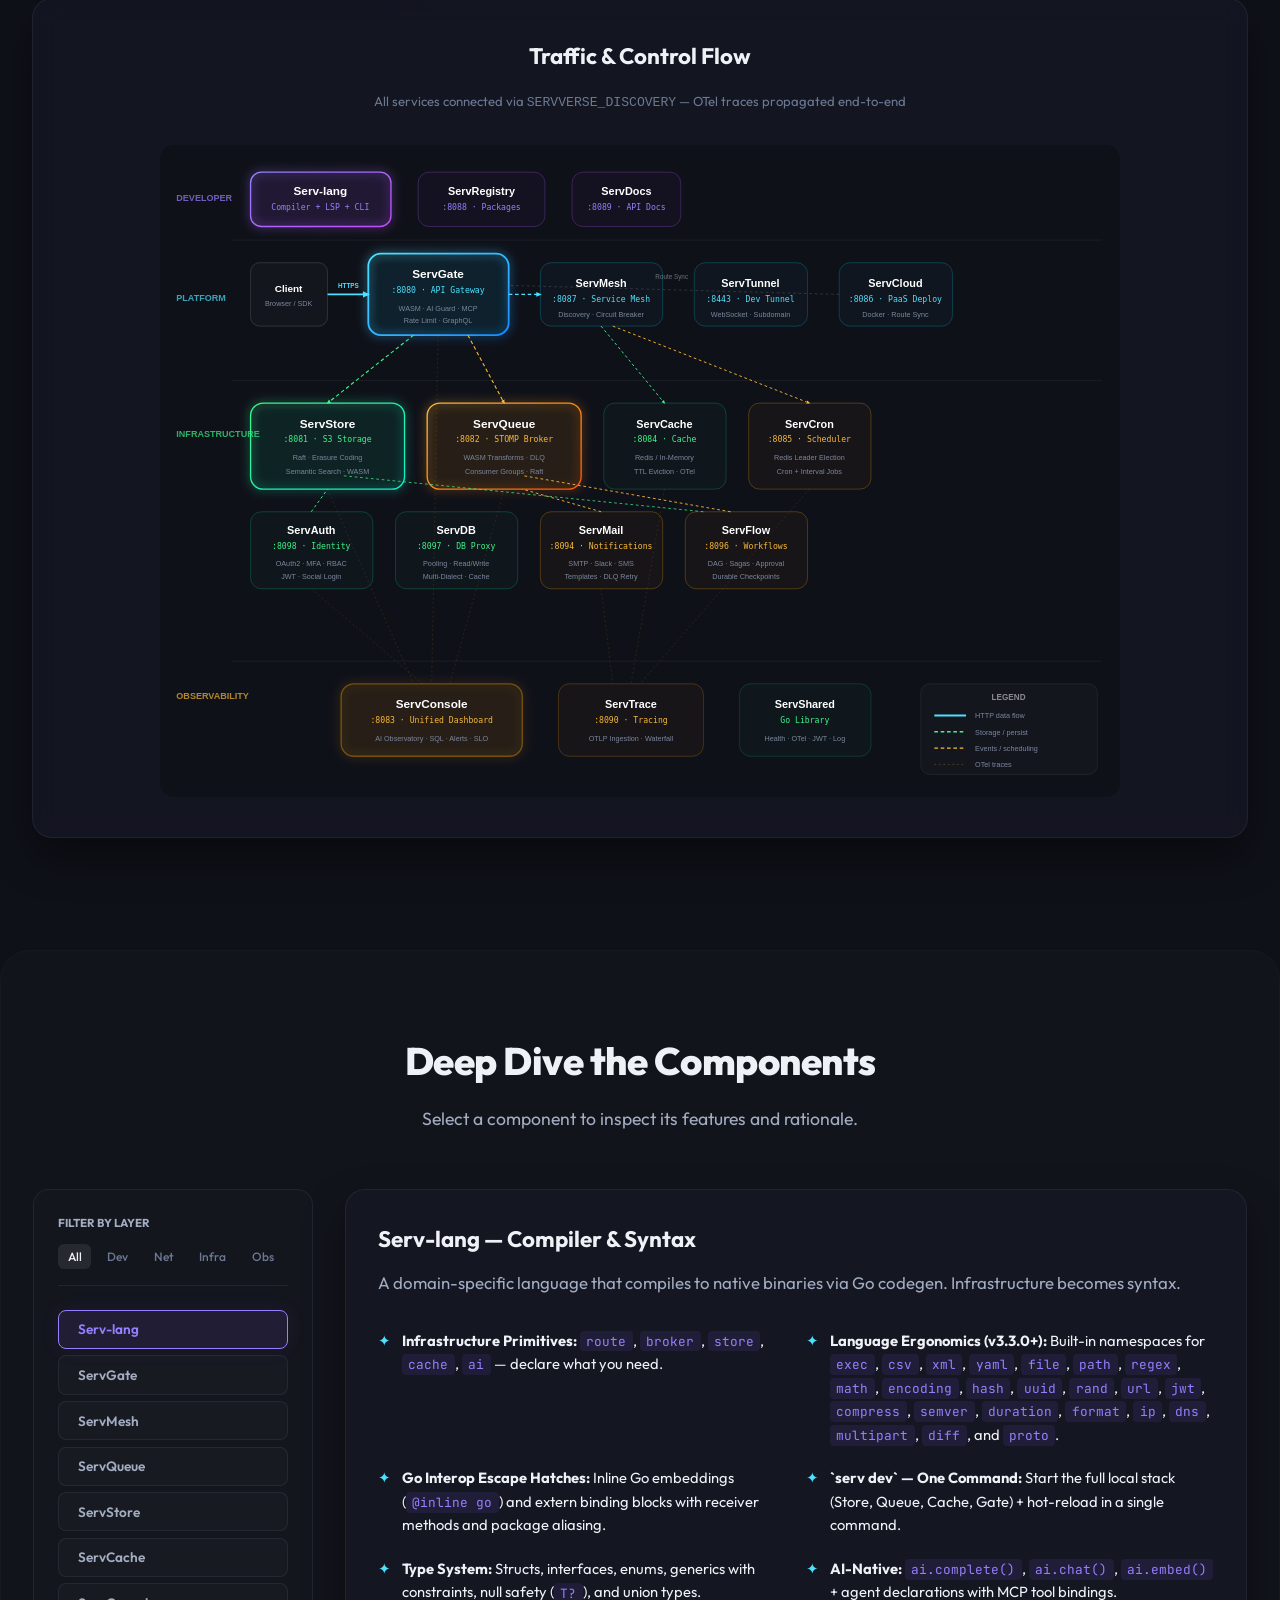
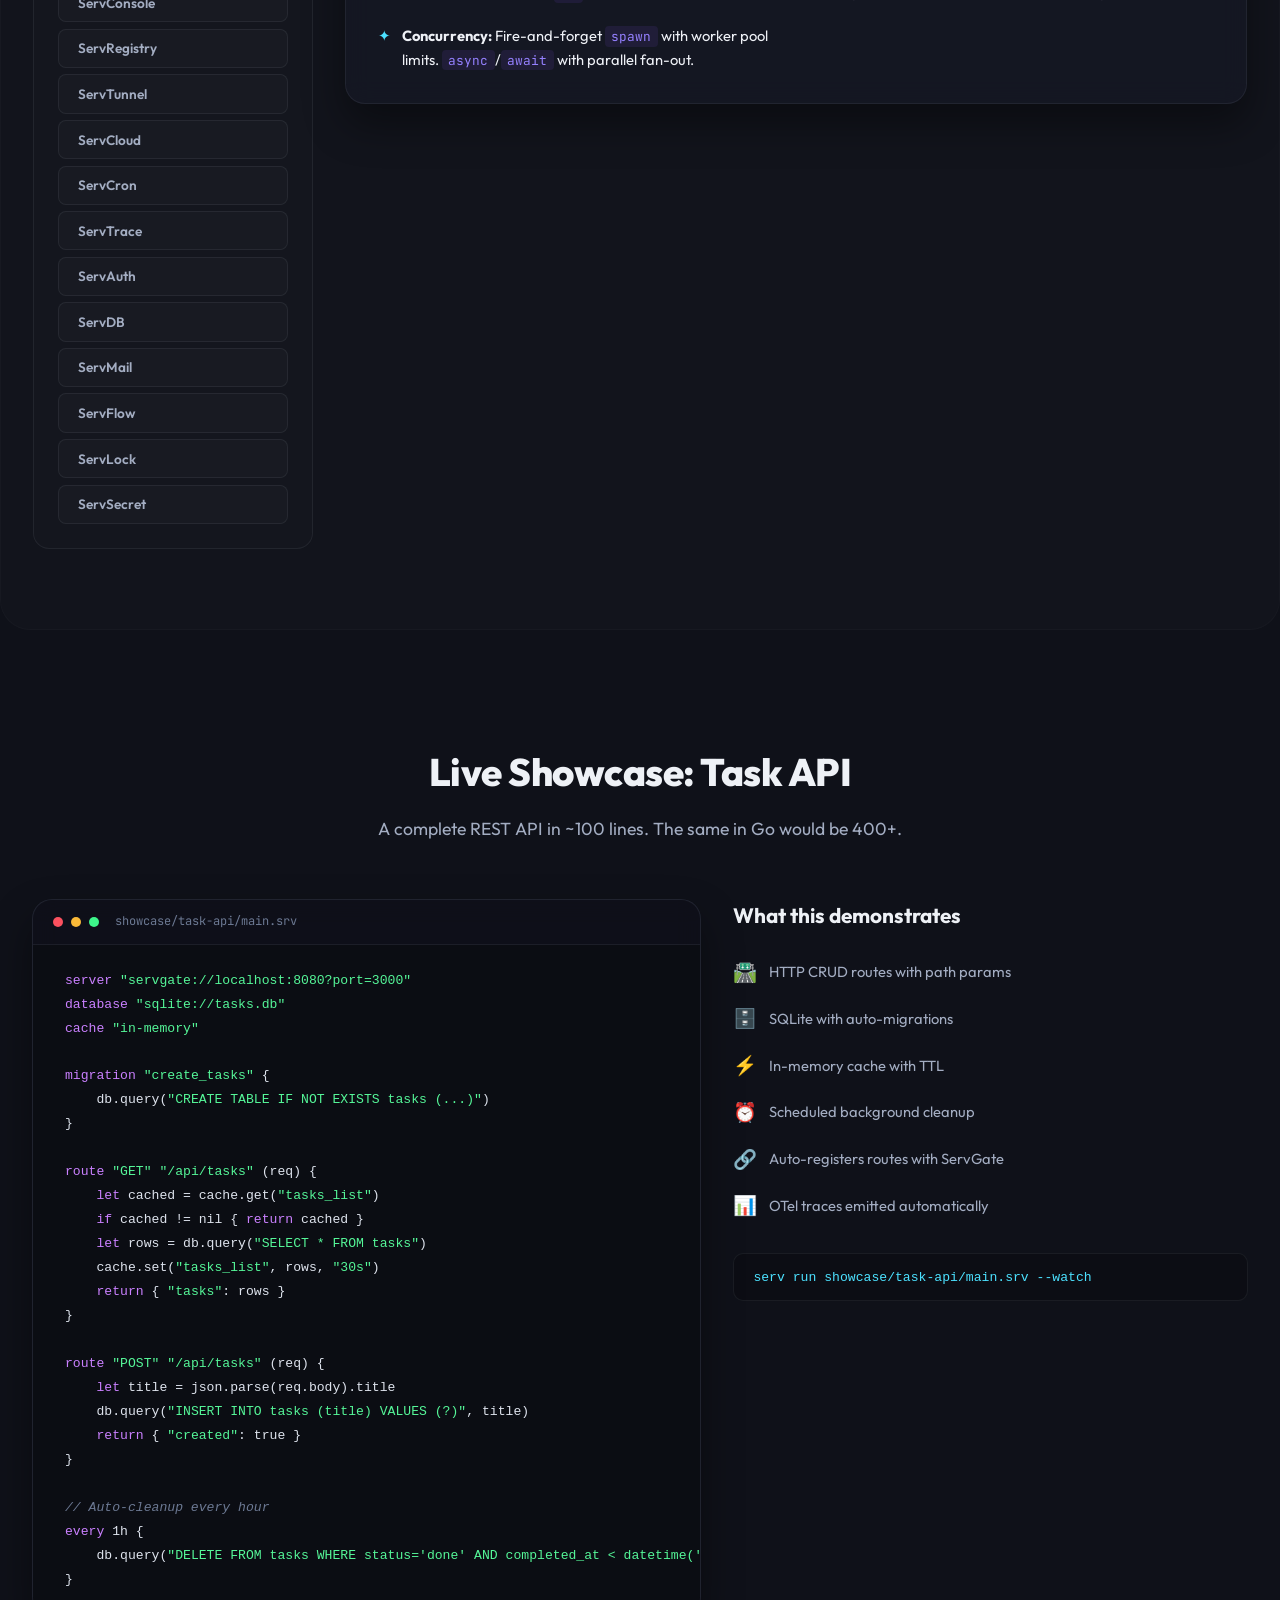
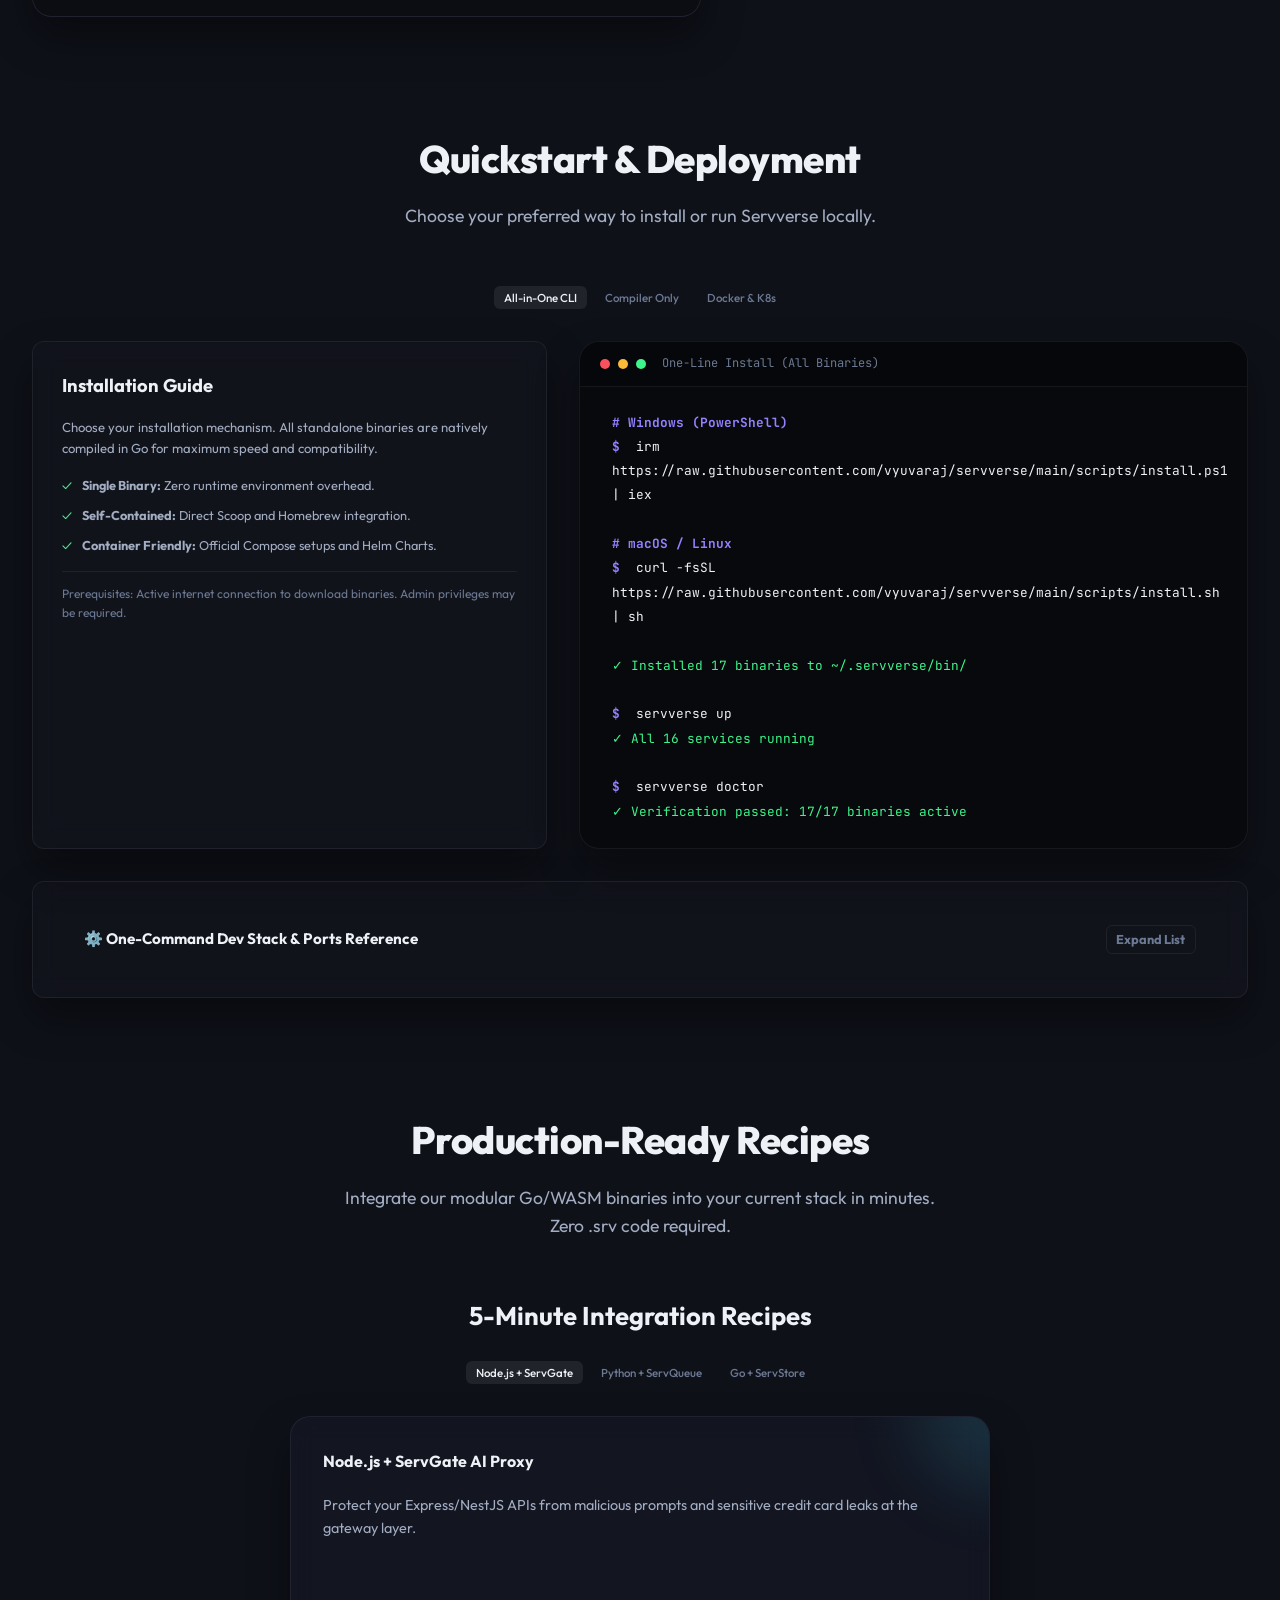
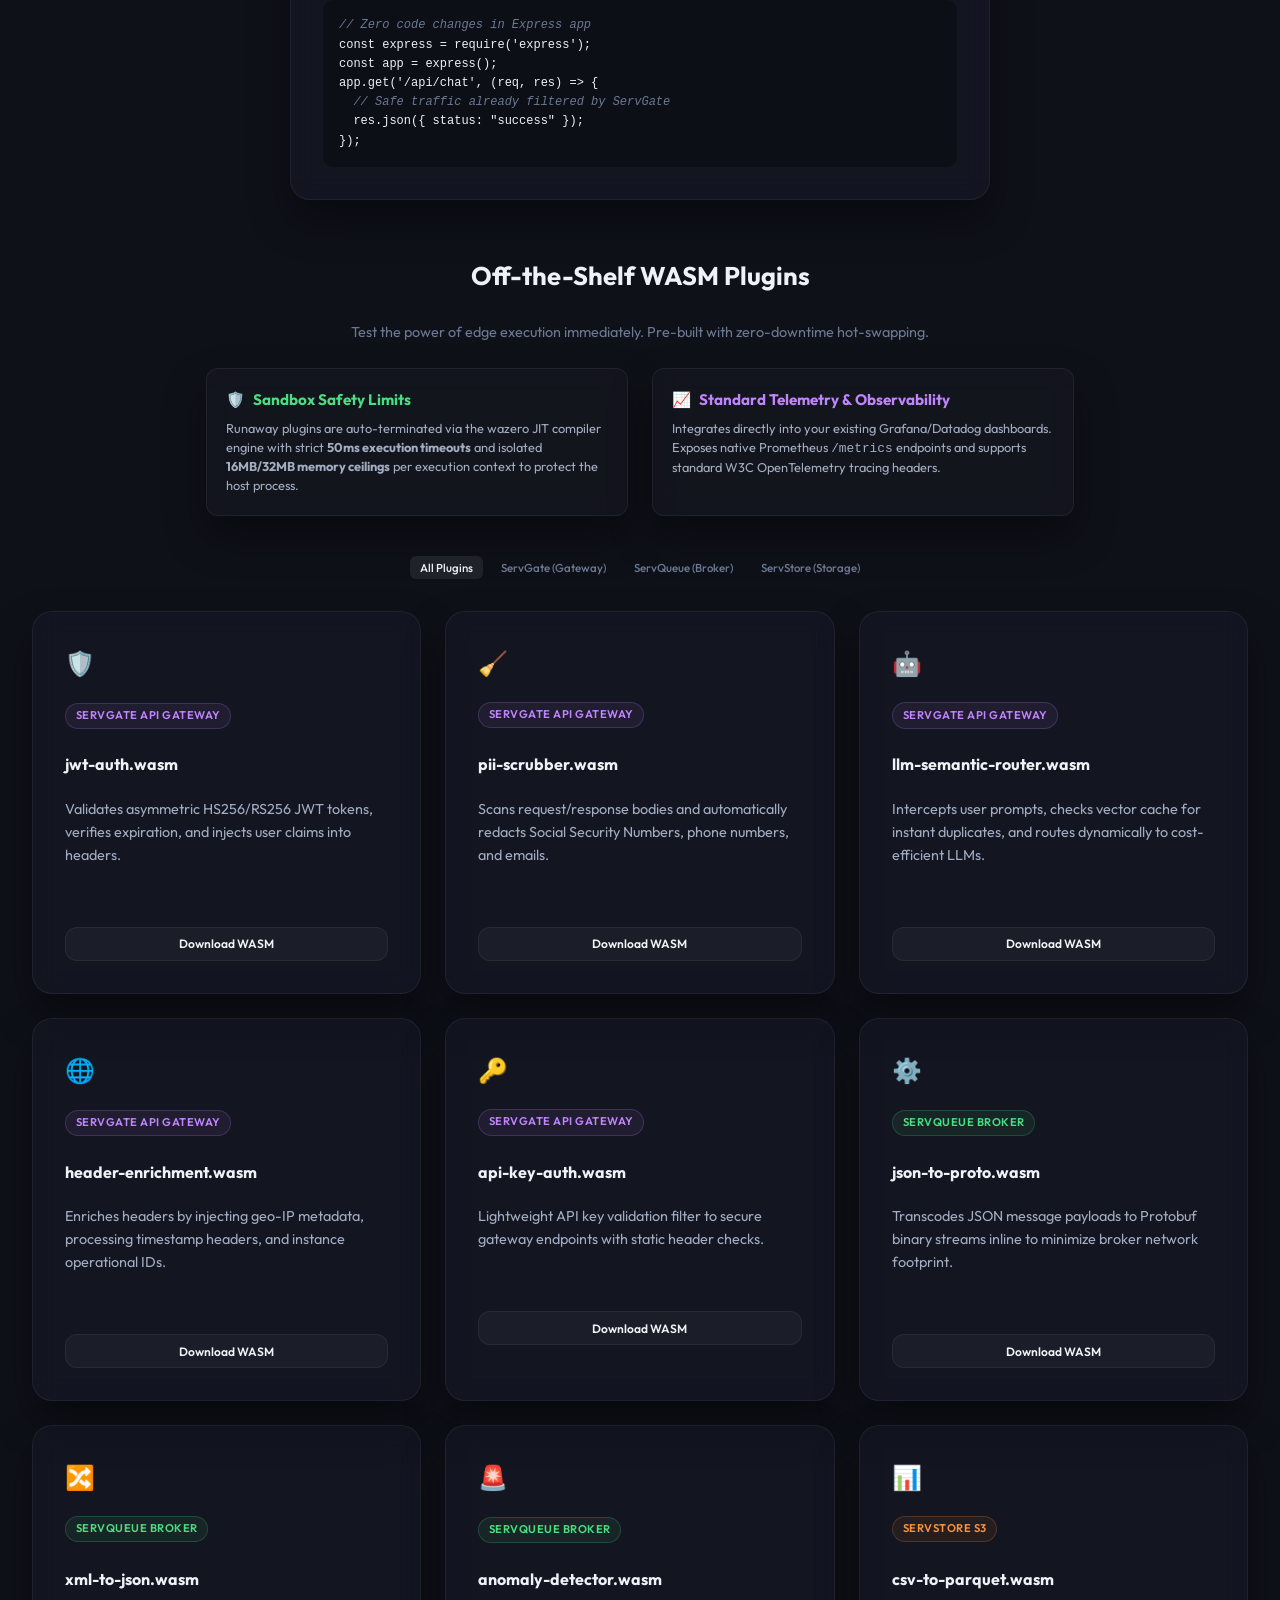
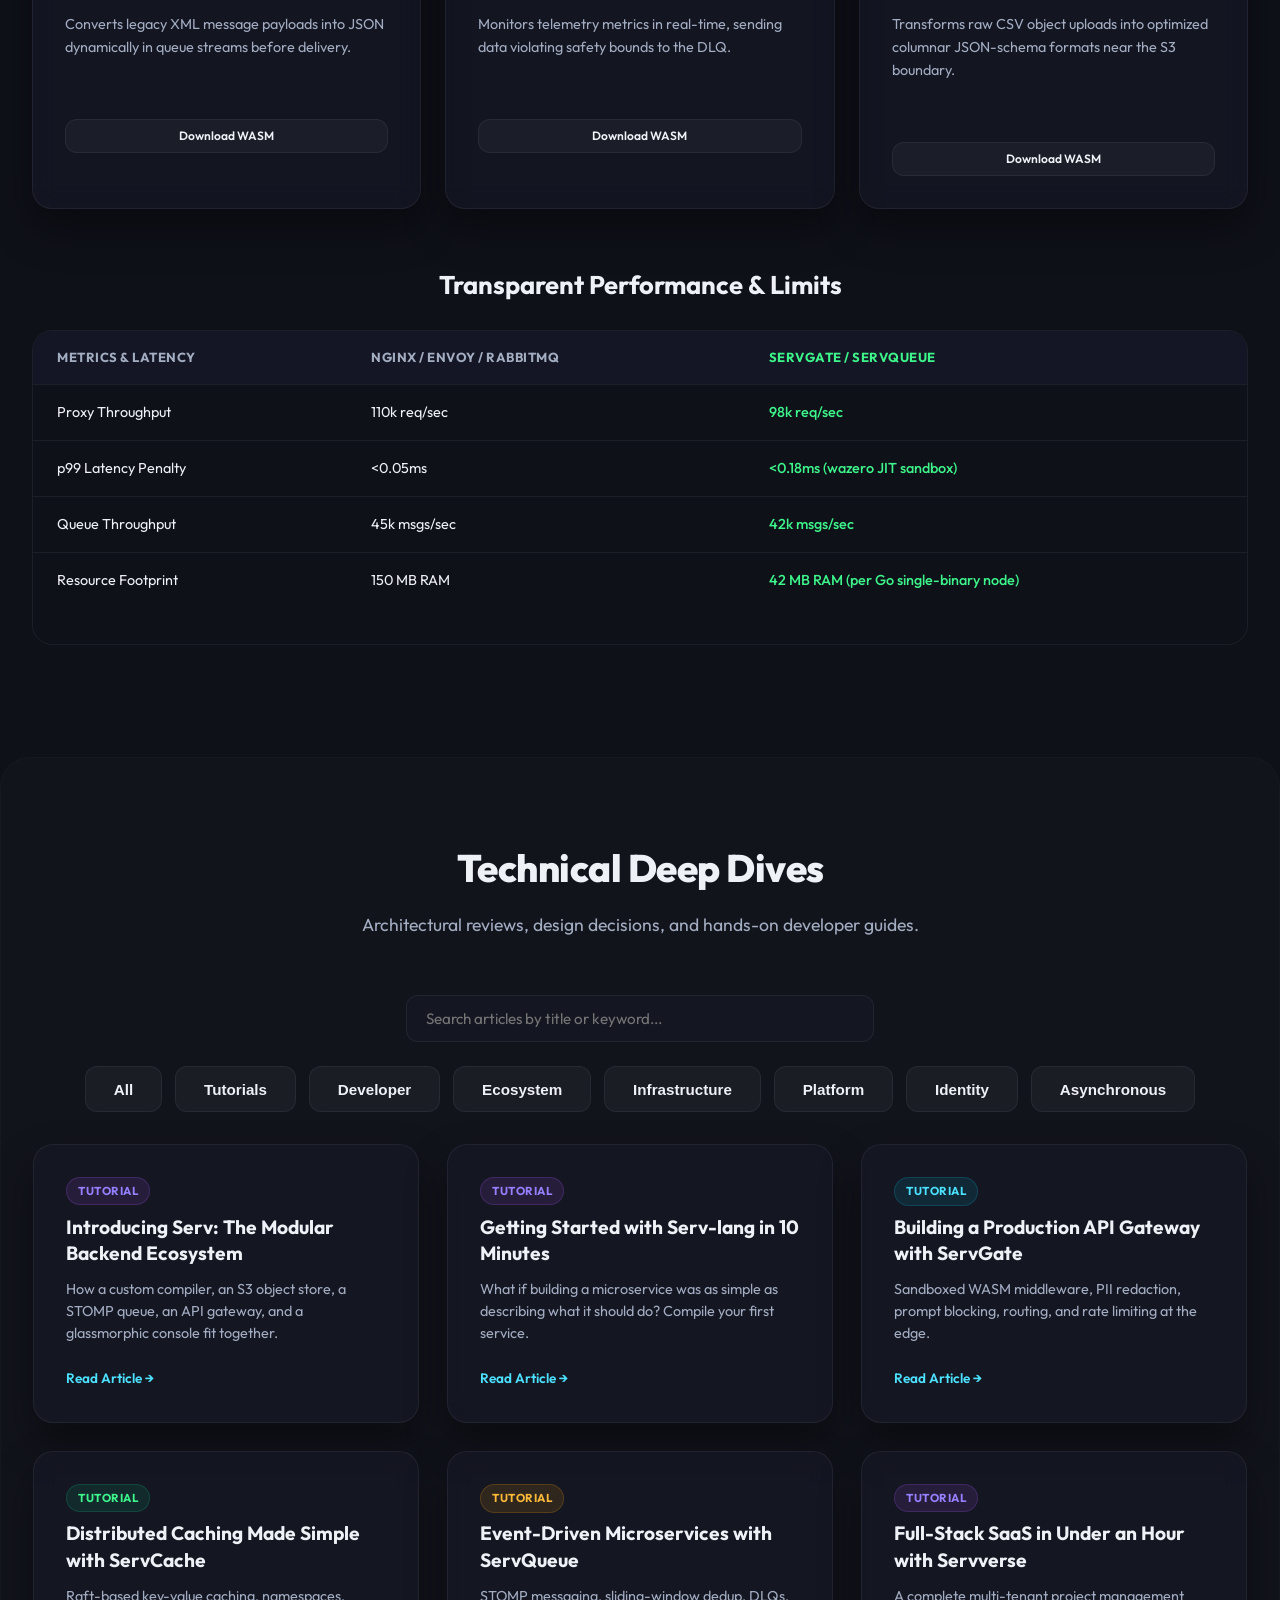
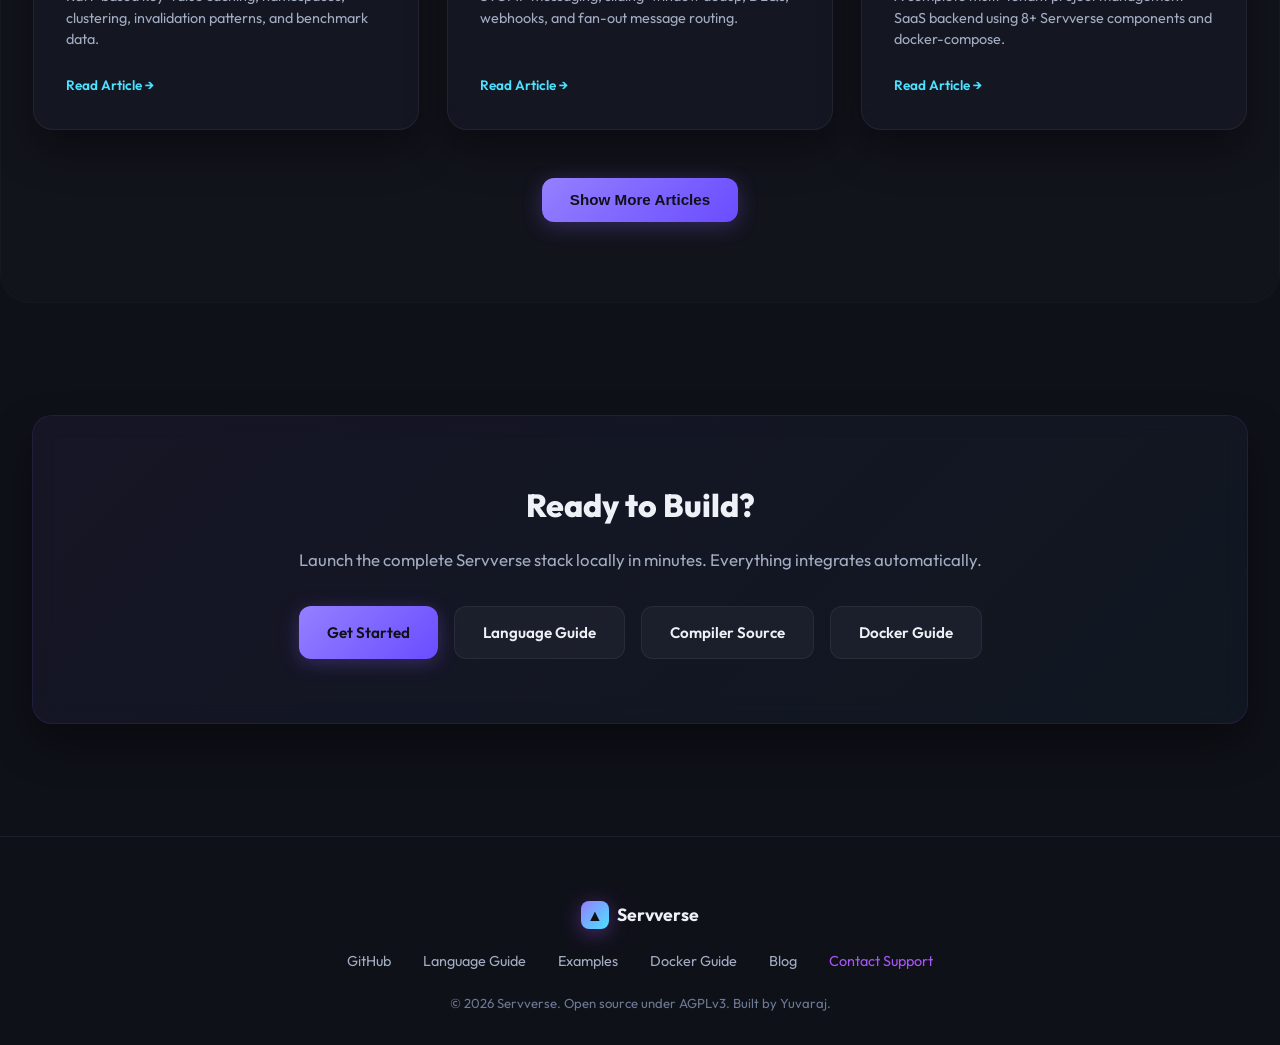
==== commit a92ee38b: "Convert quickstart terminals to split sidebar layout on desktop to save horizontal real estate" ====
--- a/index.html
+++ b/index.html
@@ -653,6 +653,20 @@
     </div>
 
     <div class="quickstart-grid">
+      <!-- Left Column: Guide Information -->
+      <div class="glass-card reveal" style="padding: 1.8rem; border-radius: 12px; border: 1px solid var(--border-glass); background: rgba(255,255,255,0.01); display: flex; flex-direction: column; gap: 1rem;">
+        <h3 style="font-size: 1.15rem; font-weight: 700; margin: 0;">Installation Guide</h3>
+        <p style="font-size: 0.82rem; color: var(--text-secondary); line-height: 1.6; margin: 0;">Choose your installation mechanism. All standalone binaries are natively compiled in Go for maximum speed and compatibility.</p>
+        <ul style="list-style: none; padding: 0; margin: 0; display: flex; flex-direction: column; gap: 0.6rem; font-size: 0.8rem; color: var(--text-secondary);">
+          <li style="position: relative; padding-left: 1.25rem;"><span style="position: absolute; left: 0; color: var(--success);">✓</span> <strong>Single Binary:</strong> Zero runtime environment overhead.</li>
+          <li style="position: relative; padding-left: 1.25rem;"><span style="position: absolute; left: 0; color: var(--success);">✓</span> <strong>Self-Contained:</strong> Direct Scoop and Homebrew integration.</li>
+          <li style="position: relative; padding-left: 1.25rem;"><span style="position: absolute; left: 0; color: var(--success);">✓</span> <strong>Container Friendly:</strong> Official Compose setups and Helm Charts.</li>
+        </ul>
+        <div style="border-top: 1px solid var(--border-glass); padding-top: 0.75rem; font-size: 0.75rem; color: var(--text-muted);">
+          Prerequisites: Active internet connection to download binaries. Admin privileges may be required.
+        </div>
+      </div>
+
       <!-- Tab 1: CLI -->
       <div class="terminal glass-card reveal" id="qs-panel-cli">
         <div class="visual-header">
@@ -700,10 +714,10 @@
       </div>
 
       <!-- Tab 3: Docker & K8s -->
-      <div class="terminal glass-card reveal hidden" id="qs-panel-docker" style="grid-column: 1 / -1; display: grid; grid-template-columns: 1fr 1fr; gap: 1rem;">
+      <div class="terminal glass-card reveal hidden" id="qs-panel-docker" style="display: grid; grid-template-columns: 1fr 1fr; gap: 1rem;">
         <div>
           <div class="visual-header" style="border-bottom: 1px solid var(--border-glass); padding-bottom: 0.5rem; margin-bottom: 0.5rem;">
-            <span class="window-title">docker-compose.yml (Instant Stack)</span>
+            <span class="window-title">docker-compose.yml</span>
           </div>
           <pre style="background:transparent; padding:0; margin:0;"><code style="font-size:0.75rem;"><span class="kw">version:</span> <span class="str">"3.8"</span>
 <span class="kw">services:</span>
@@ -718,16 +732,16 @@
         </div>
         <div style="border-left: 1px solid var(--border-glass); padding-left: 1rem;">
           <div class="visual-header" style="border-bottom: 1px solid var(--border-glass); padding-bottom: 0.5rem; margin-bottom: 0.5rem;">
-            <span class="window-title">Kubernetes Helm Installation</span>
+            <span class="window-title">Helm Installation</span>
           </div>
           <div class="terminal-body" style="padding:0; font-size:0.75rem;">
             <p class="cmd-line"><span class="prompt"># Add official repo</span></p>
-            <p class="cmd-line"><span class="prompt">$</span> helm repo add servverse https://charts.servverse.dev</p>
+            <p class="cmd-line"><span class="prompt">$</span> helm repo add servverse ...</p>
             <p class="cmd-line">&nbsp;</p>
             <p class="cmd-line"><span class="prompt"># Install ServGate proxy</span></p>
-            <p class="cmd-line"><span class="prompt">$</span> helm install edge servverse/servgate --set upstream=http://node-service</p>
+            <p class="cmd-line"><span class="prompt">$</span> helm install edge servverse/servgate</p>
             <p class="cmd-line">&nbsp;</p>
-            <p class="cmd-line"><span class="prompt"># Deploy ServQueue broker</span></p>
+            <p class="cmd-line"><span class="prompt"># Deploy ServQueue</span></p>
             <p class="cmd-line"><span class="prompt">$</span> helm install broker servverse/servqueue</p>
           </div>
         </div>
--- a/styles.css
+++ b/styles.css
@@ -278,7 +278,14 @@
 .light-theme .showcase-run { background: rgba(0,0,0,0.04); }
 
 /* ========= Quickstart ========= */
-.quickstart-grid { display: grid; grid-template-columns: repeat(auto-fit, minmax(380px, 1fr)); gap: 1.5rem; }
+.quickstart-grid { display: grid; grid-template-columns: 1fr; gap: 1.5rem; }
+@media (min-width: 1024px) {
+  .quickstart-grid {
+    grid-template-columns: 1fr 1.3fr;
+    gap: 2rem;
+    align-items: stretch;
+  }
+}
 .terminal { padding: 0; background: hsl(230, 25%, 4%); overflow: hidden; }
 .light-theme .terminal { background: hsl(220, 30%, 94%); }
 .terminal-body { padding: 1.5rem 2rem; font-family: var(--font-mono); font-size: 0.8rem; line-height: 1.9; }
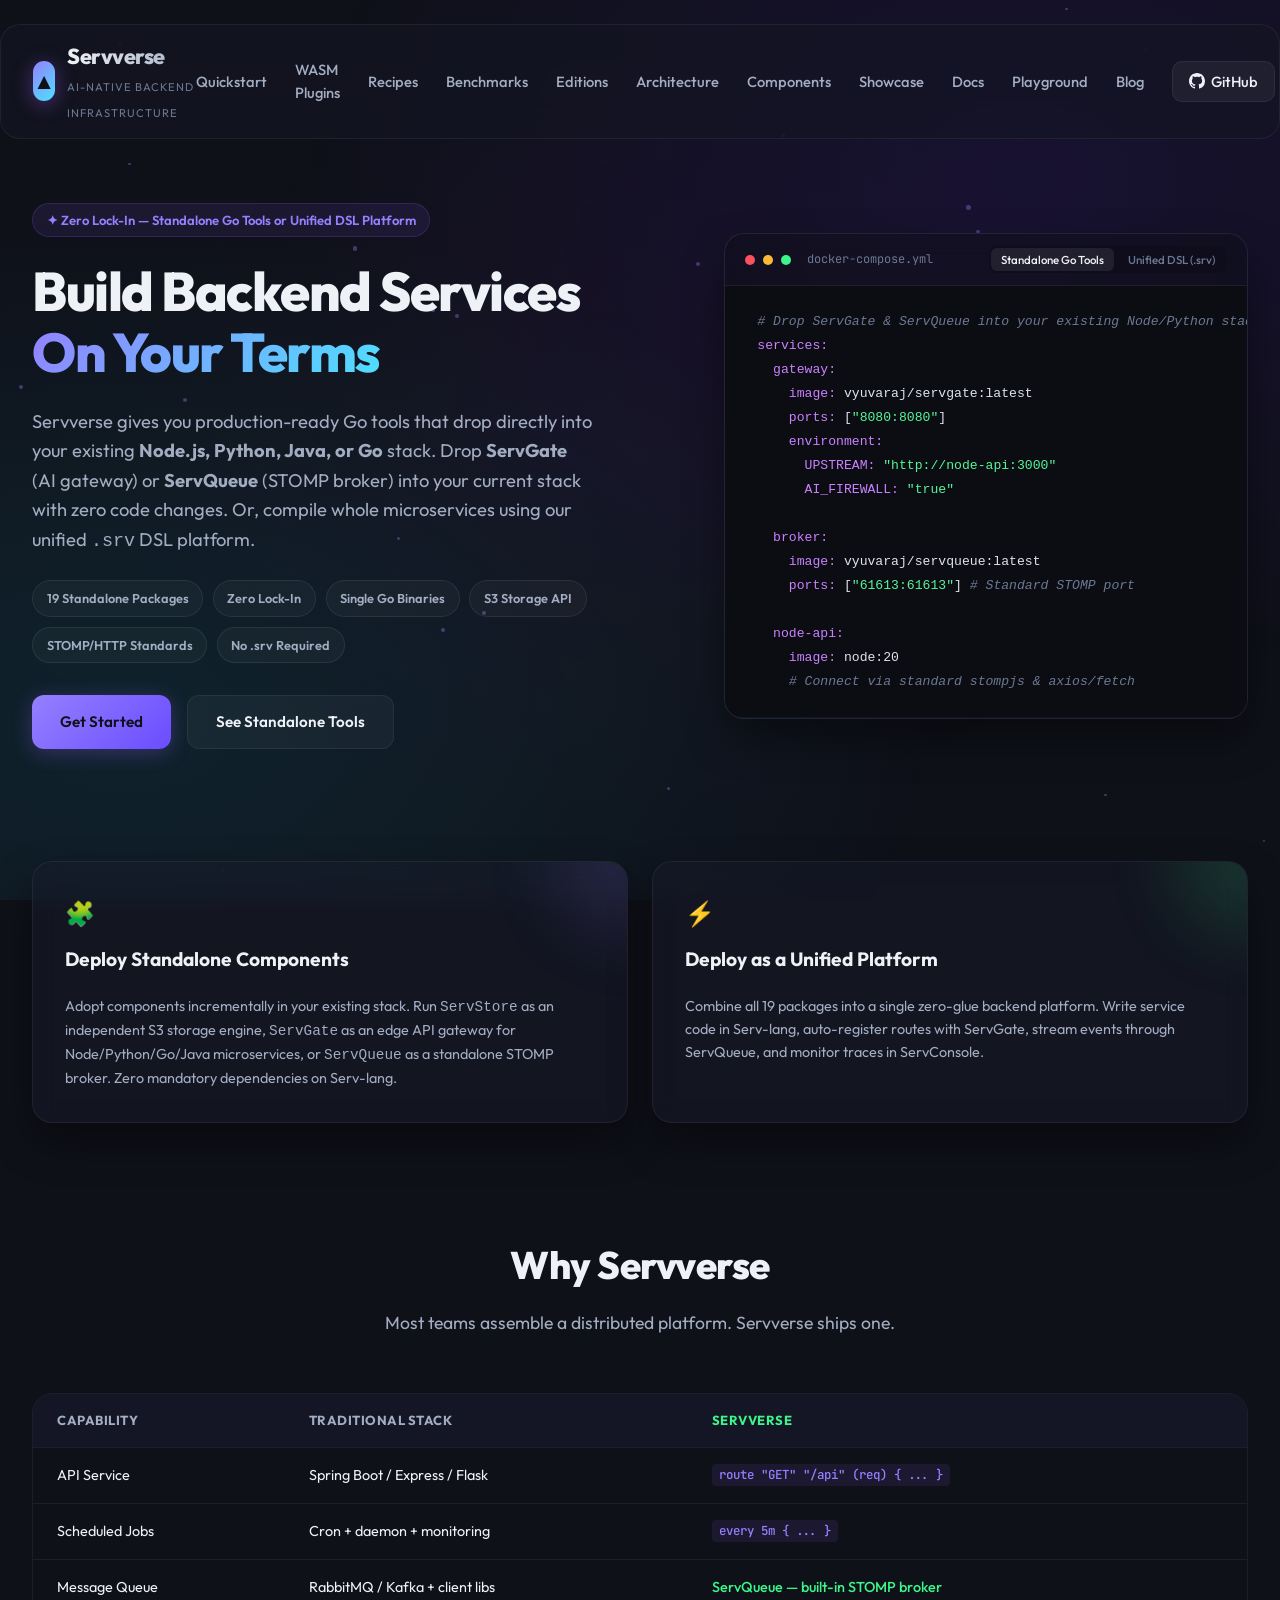
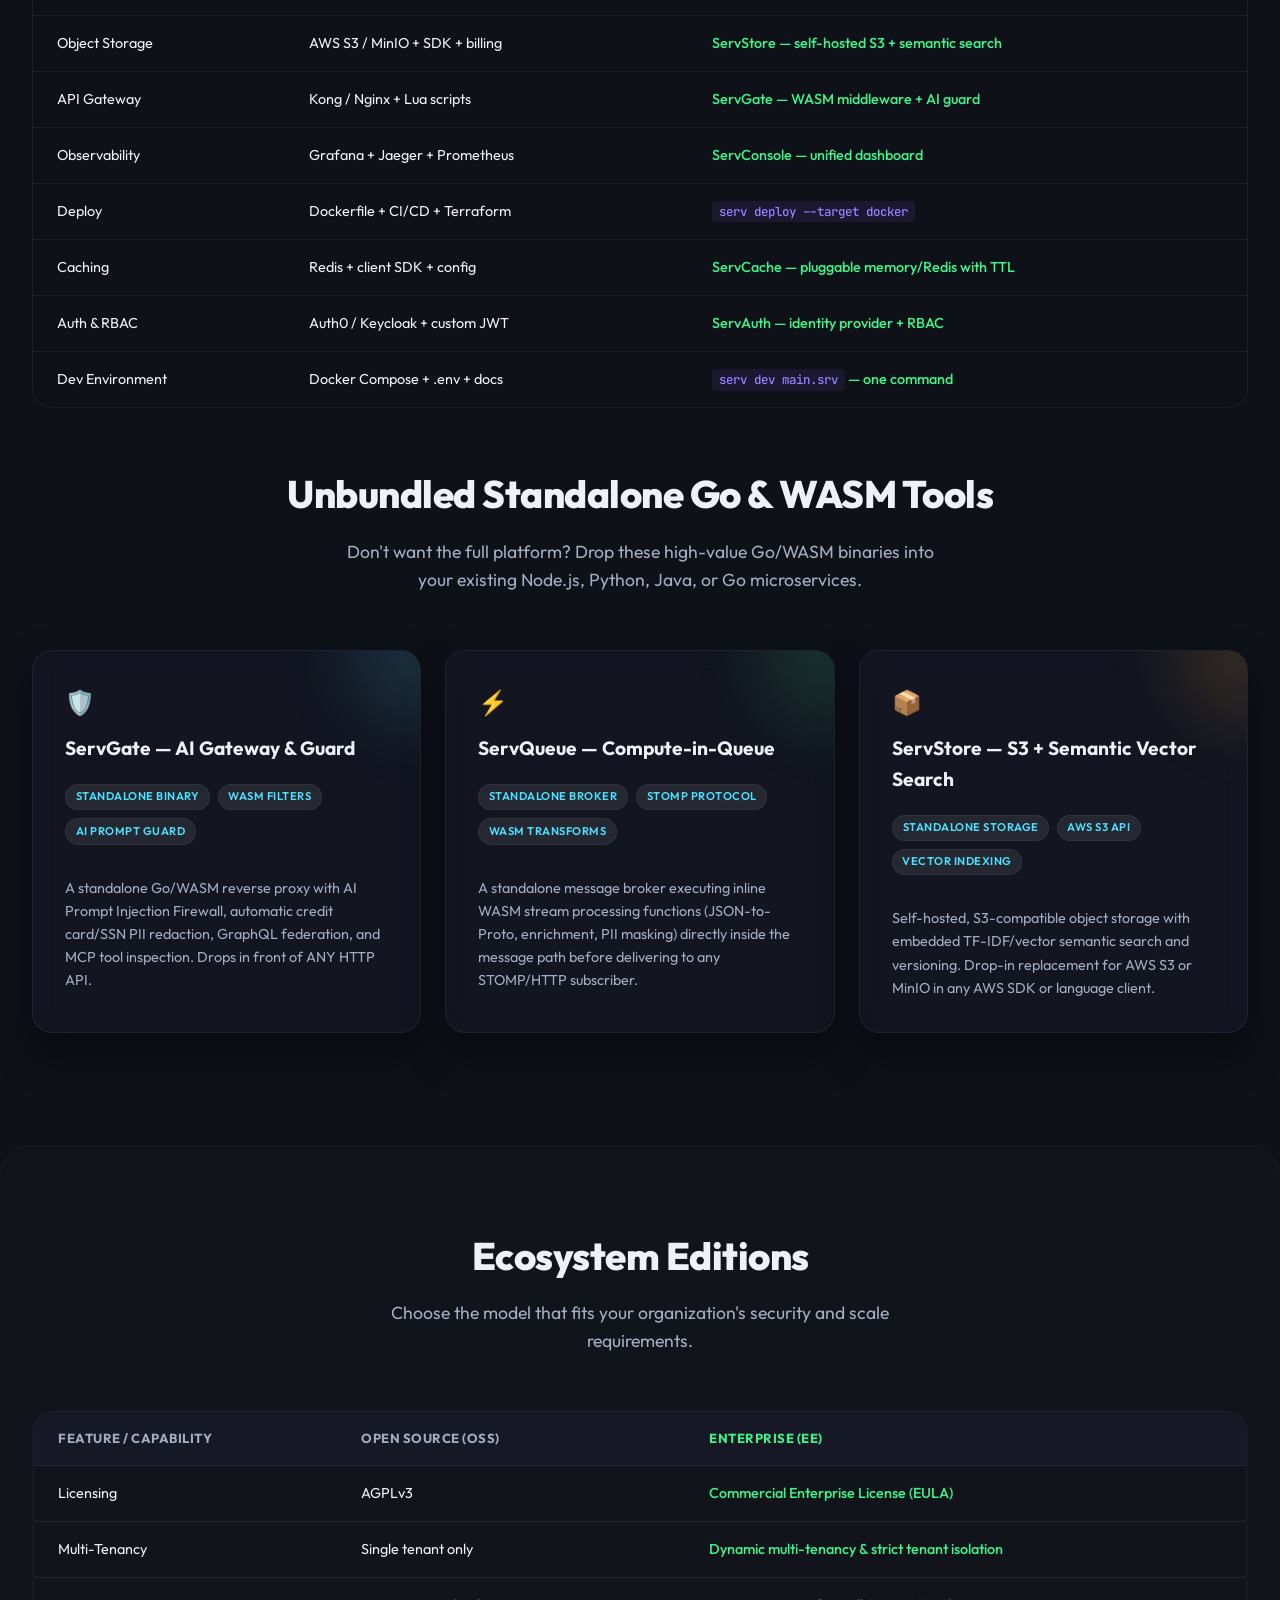
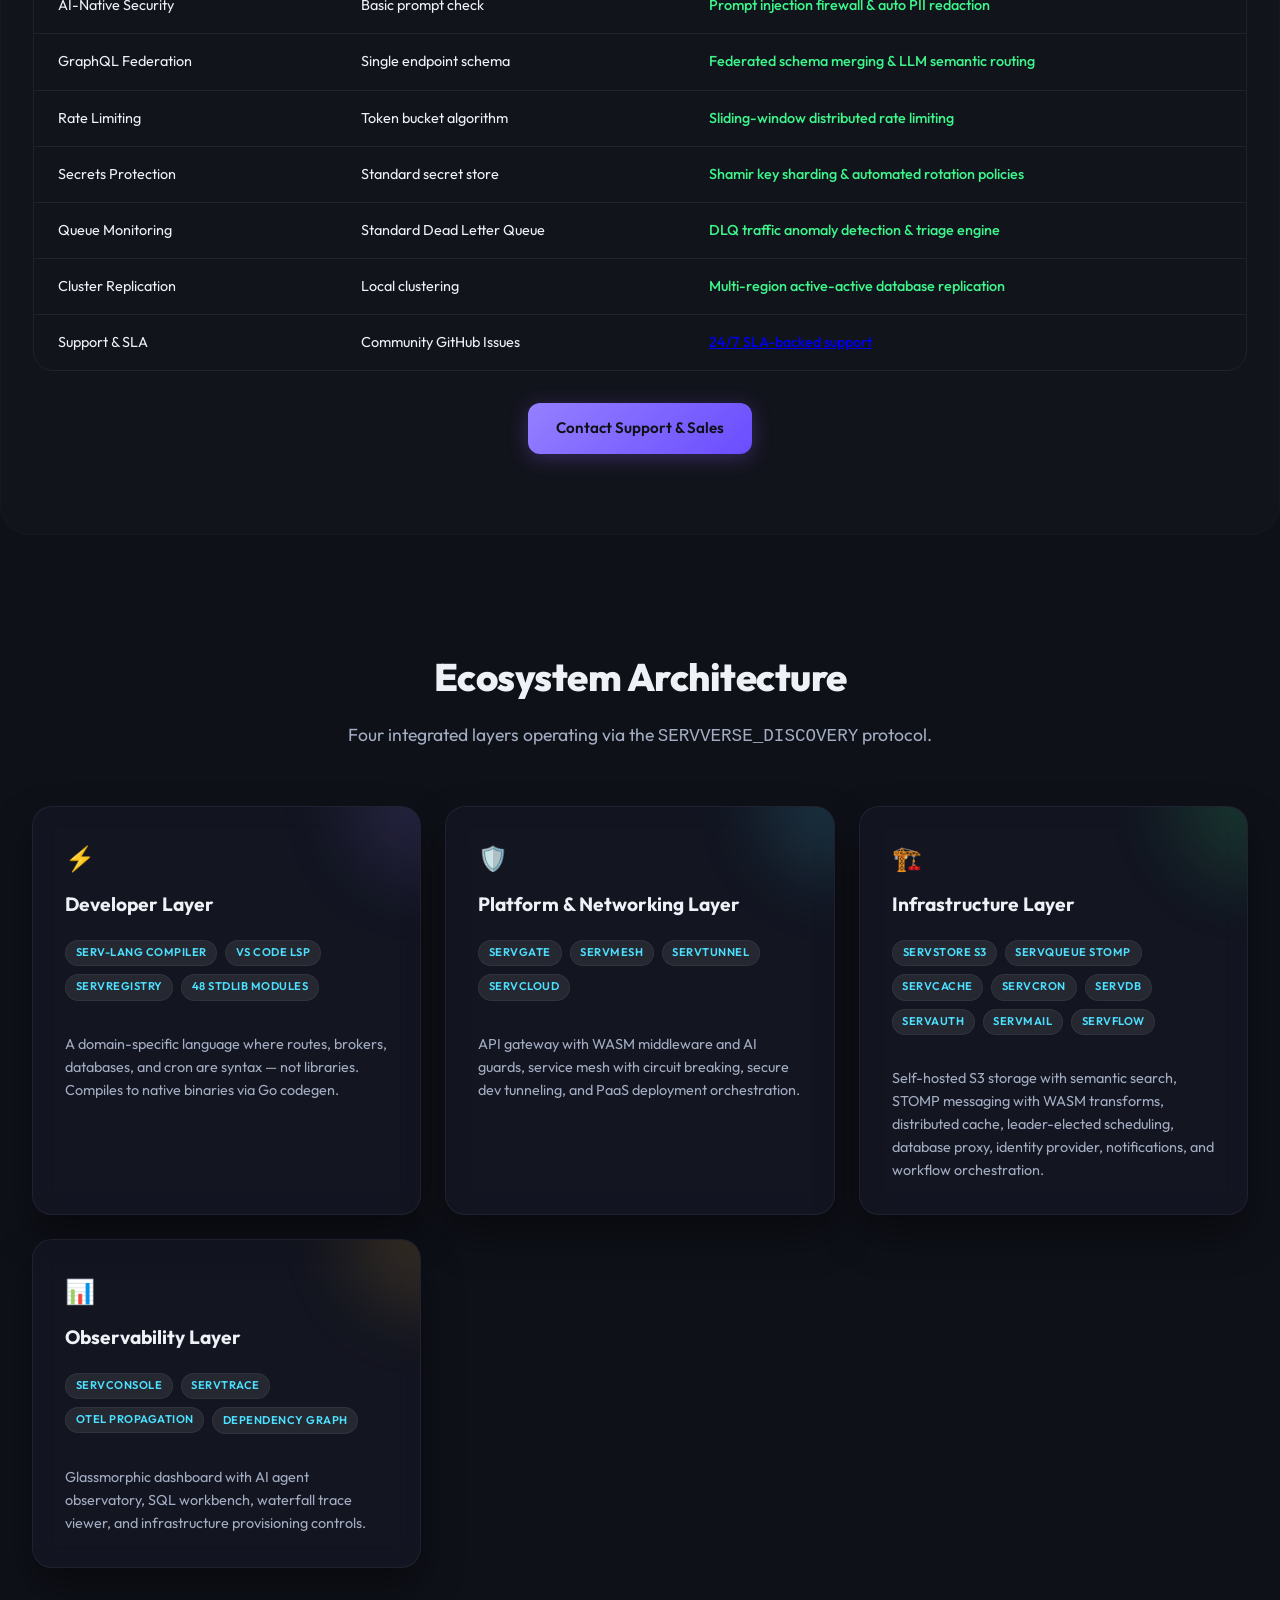
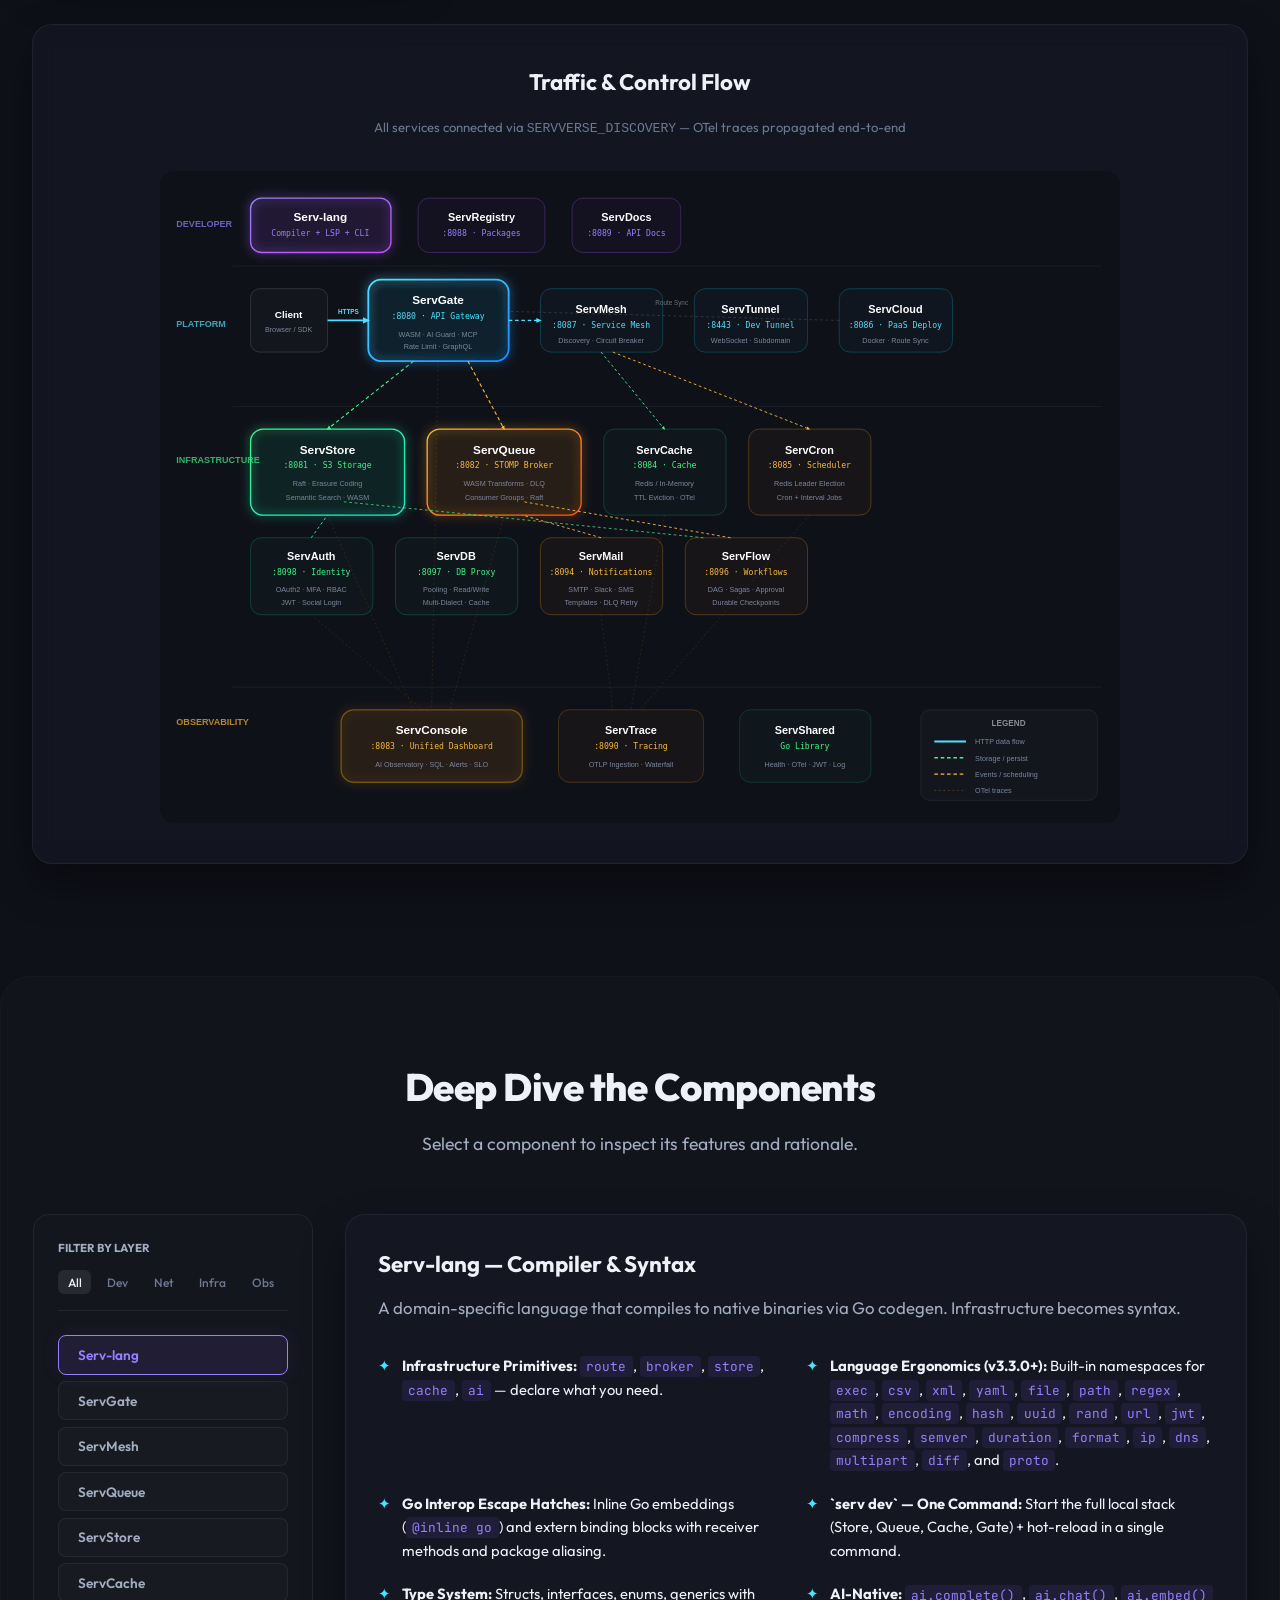
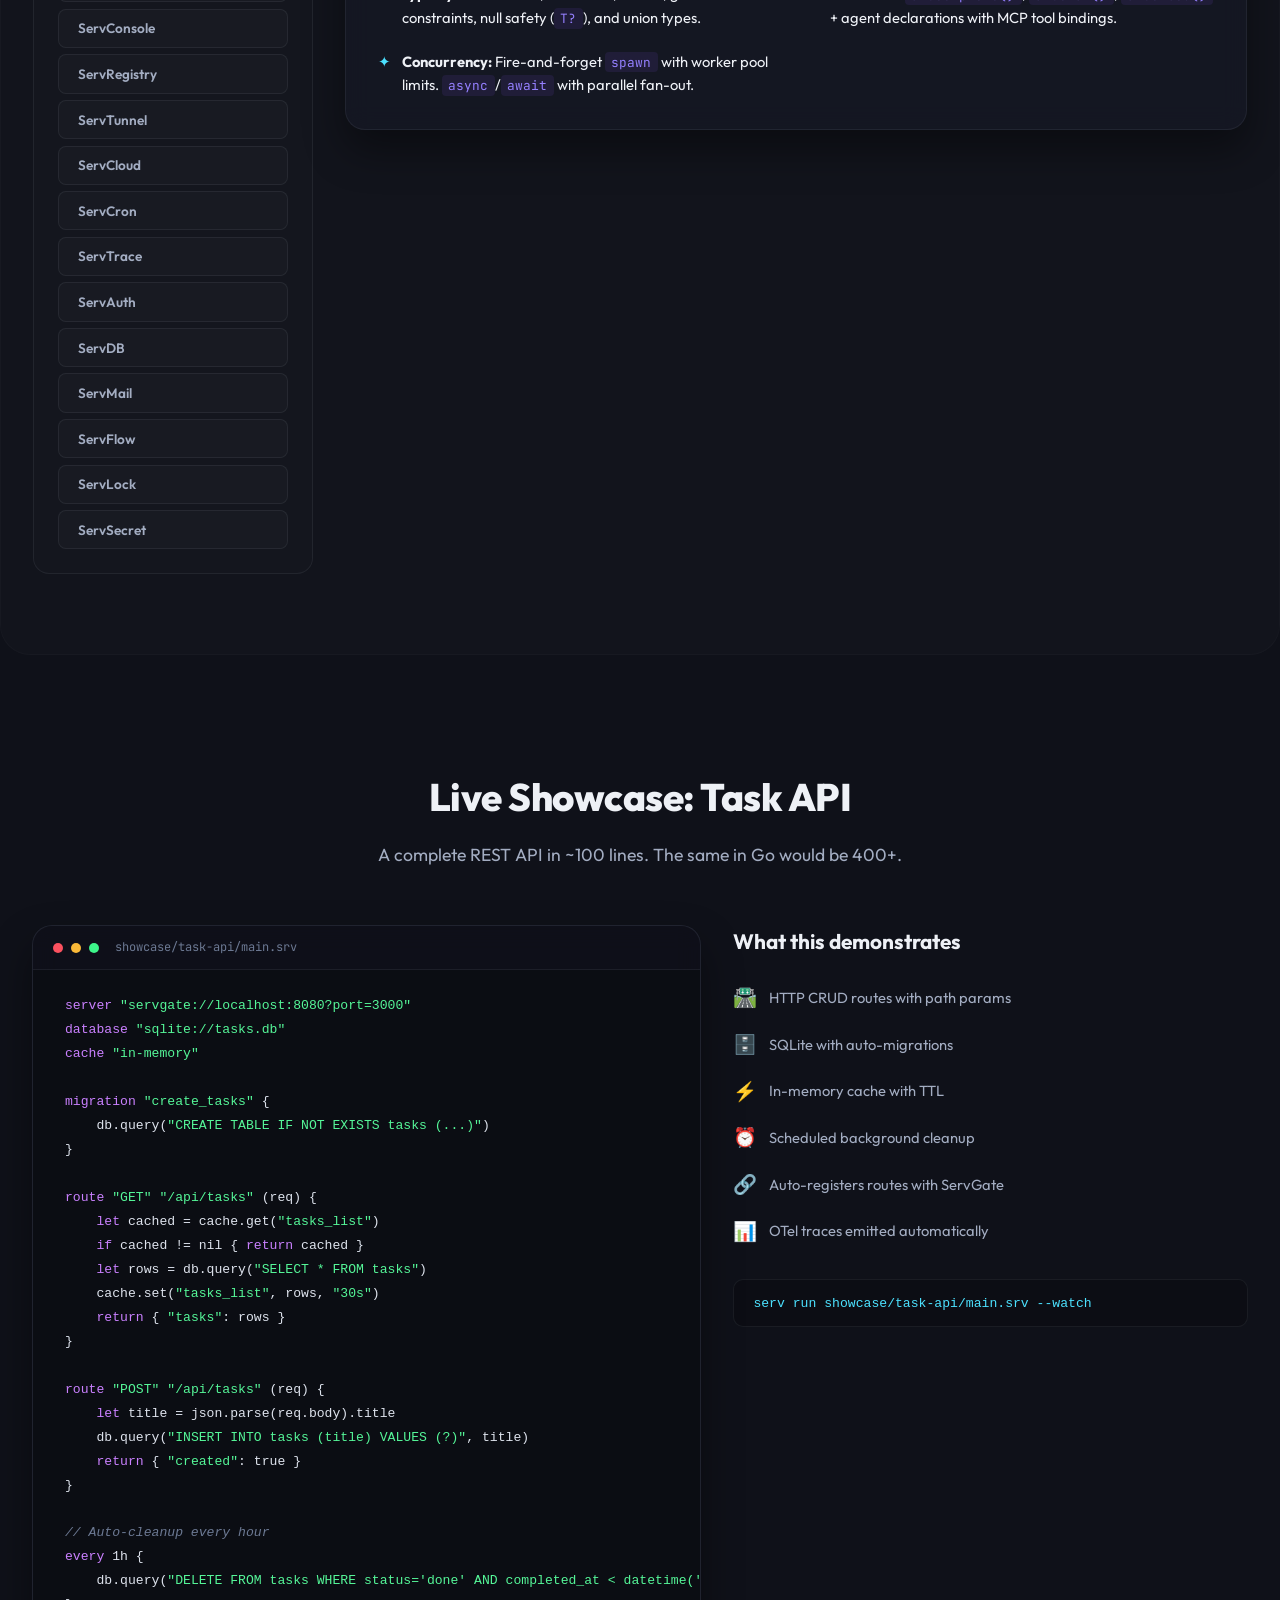
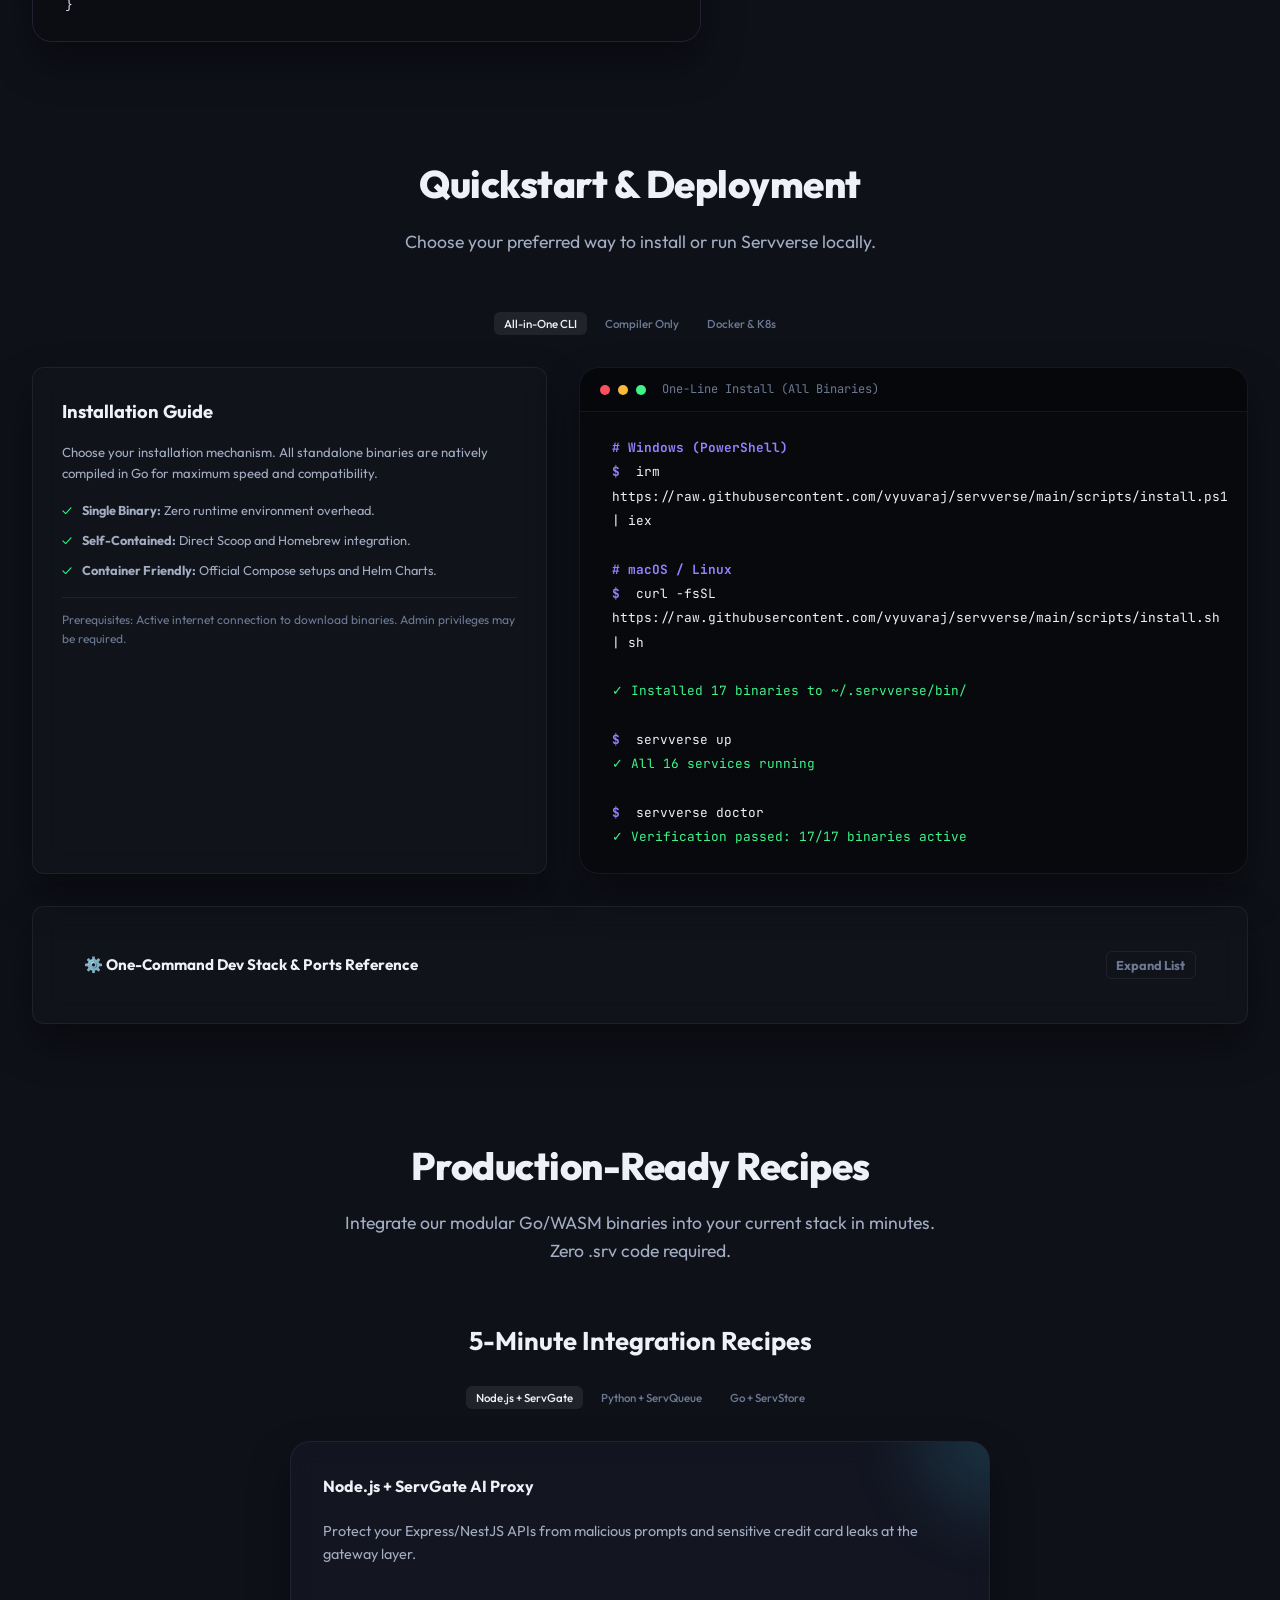
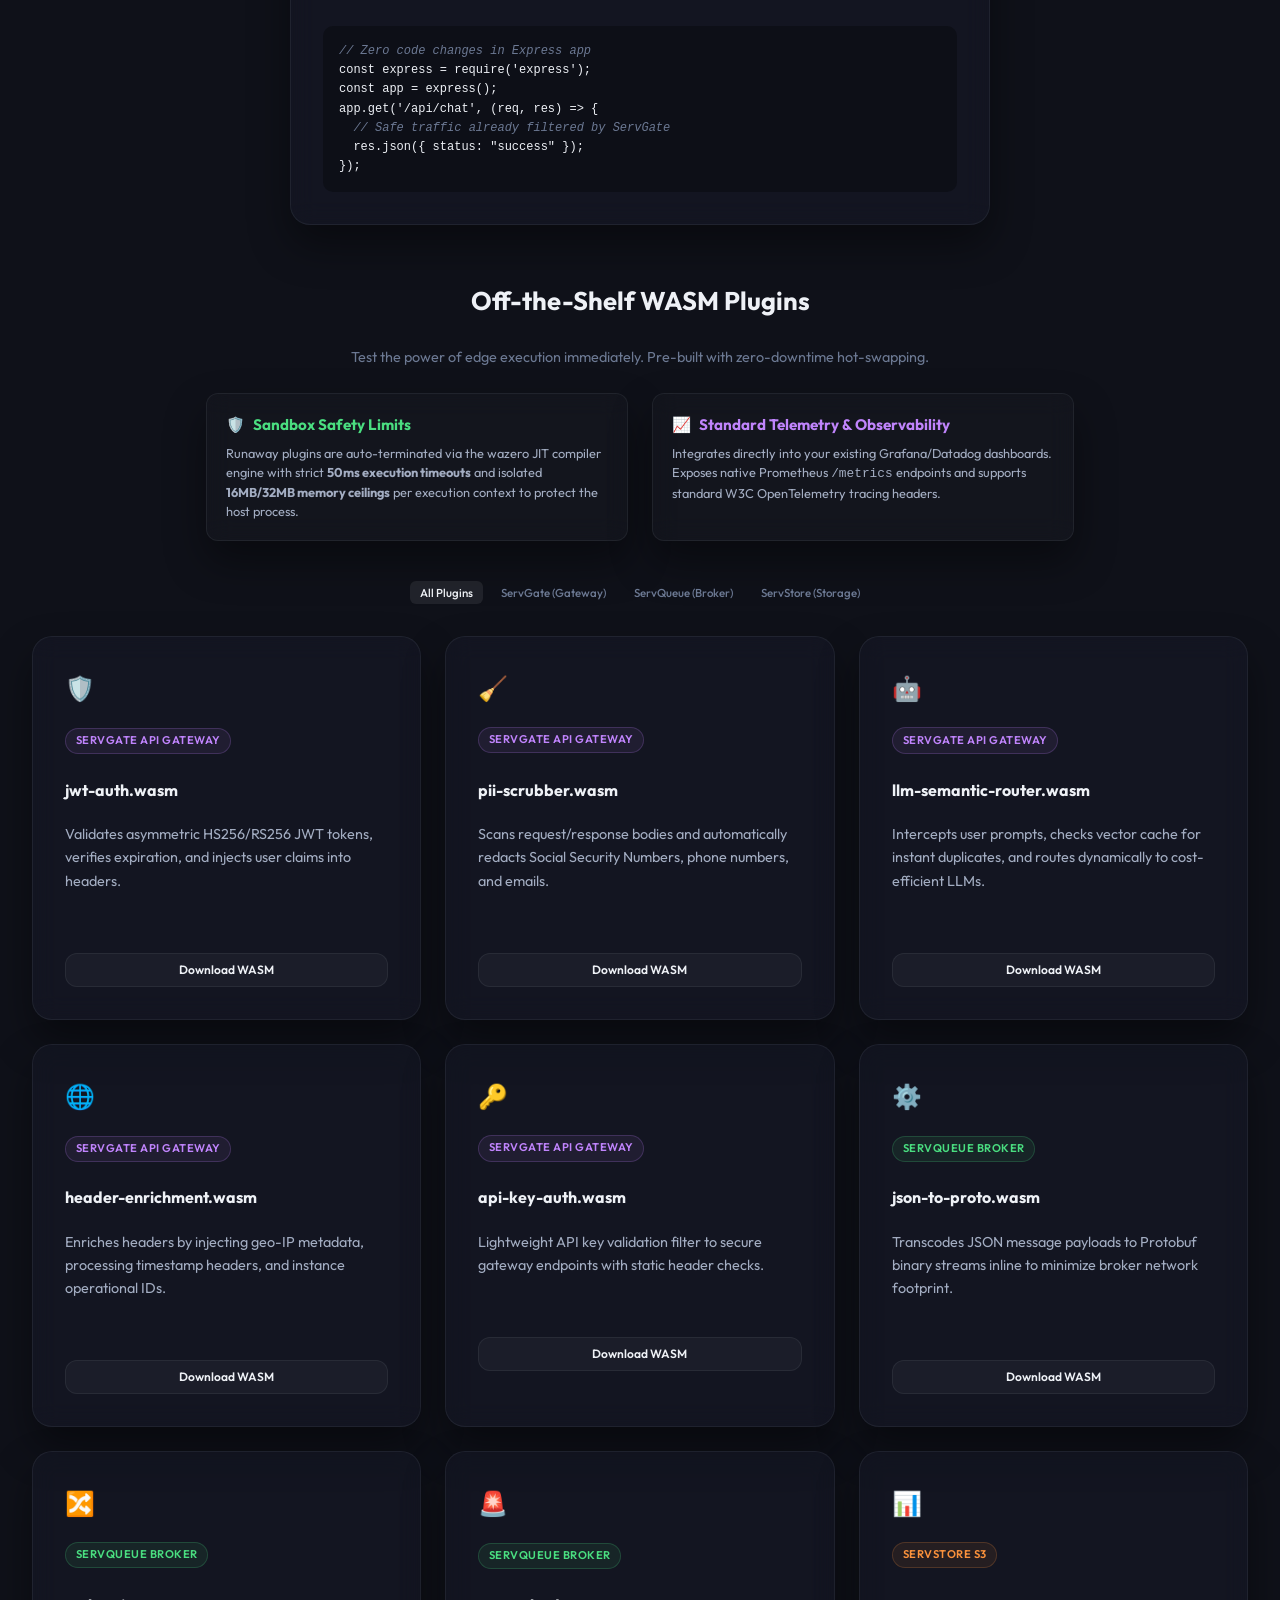
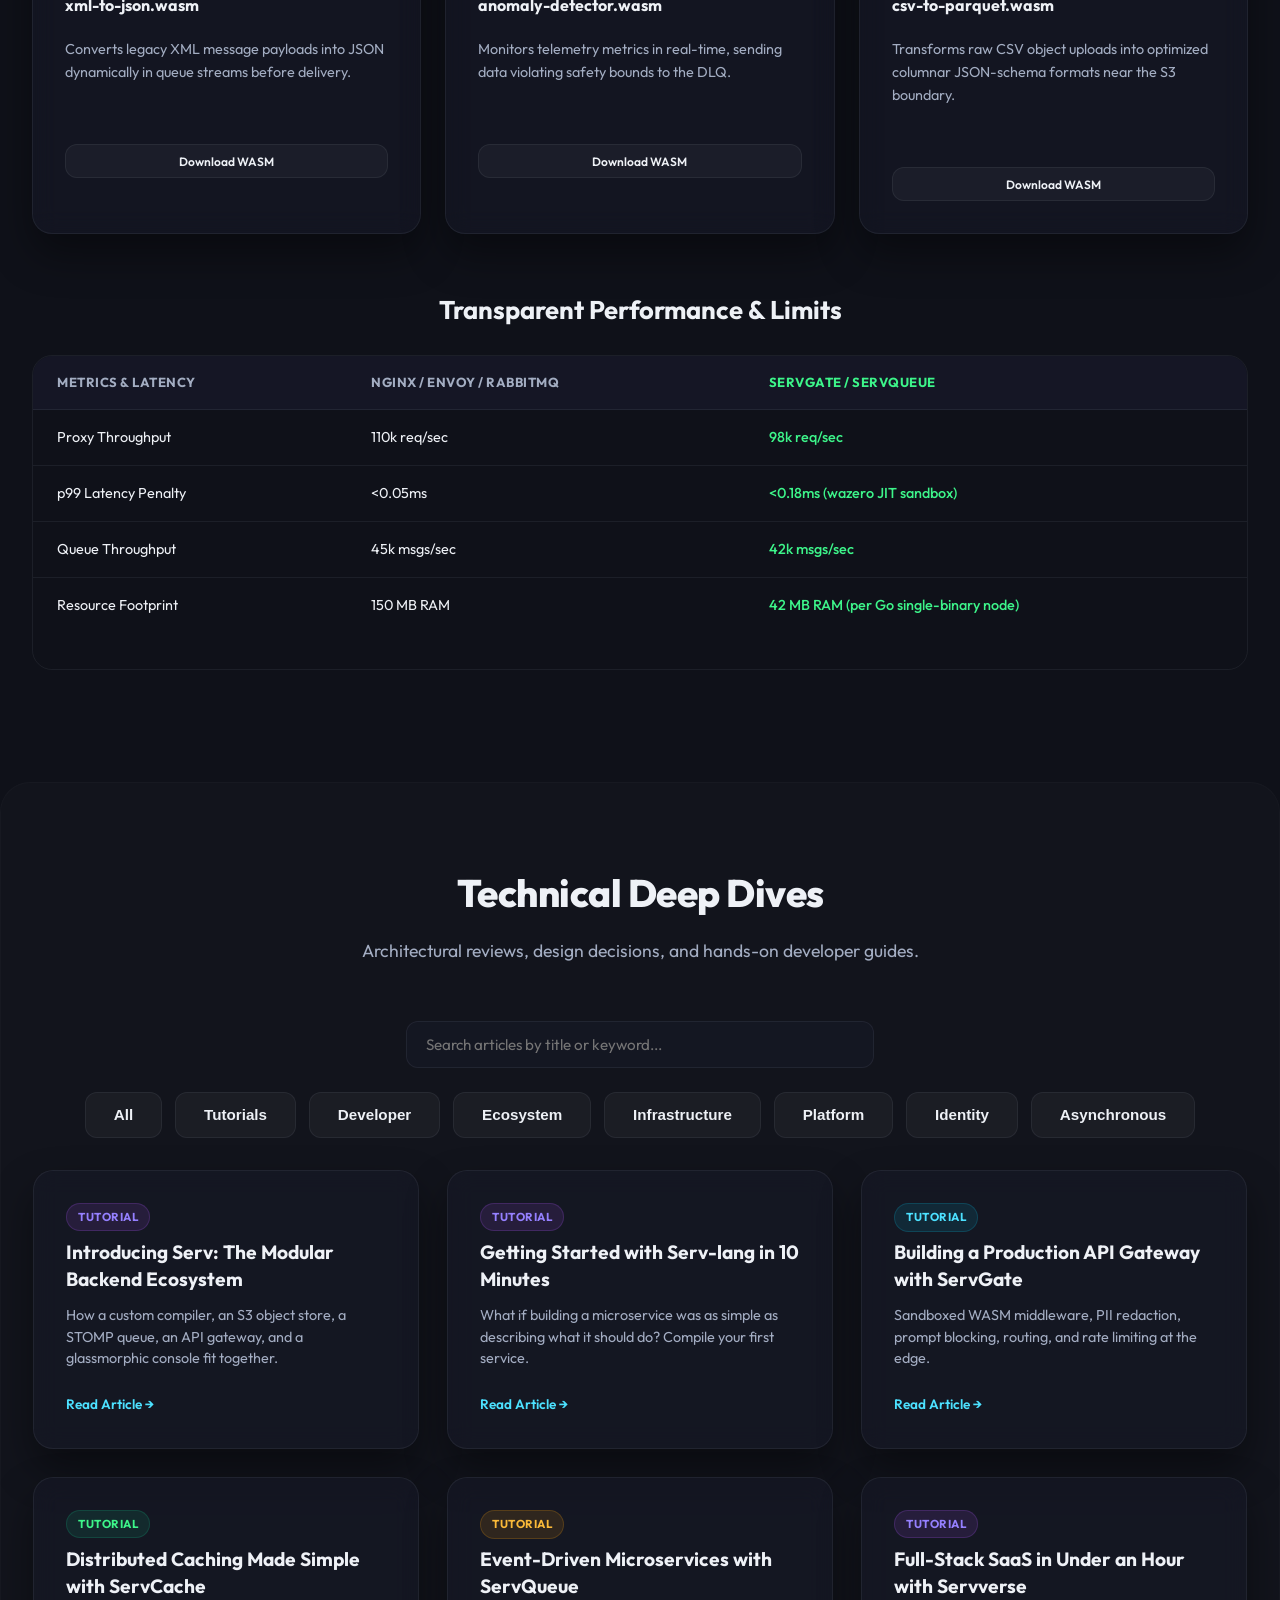
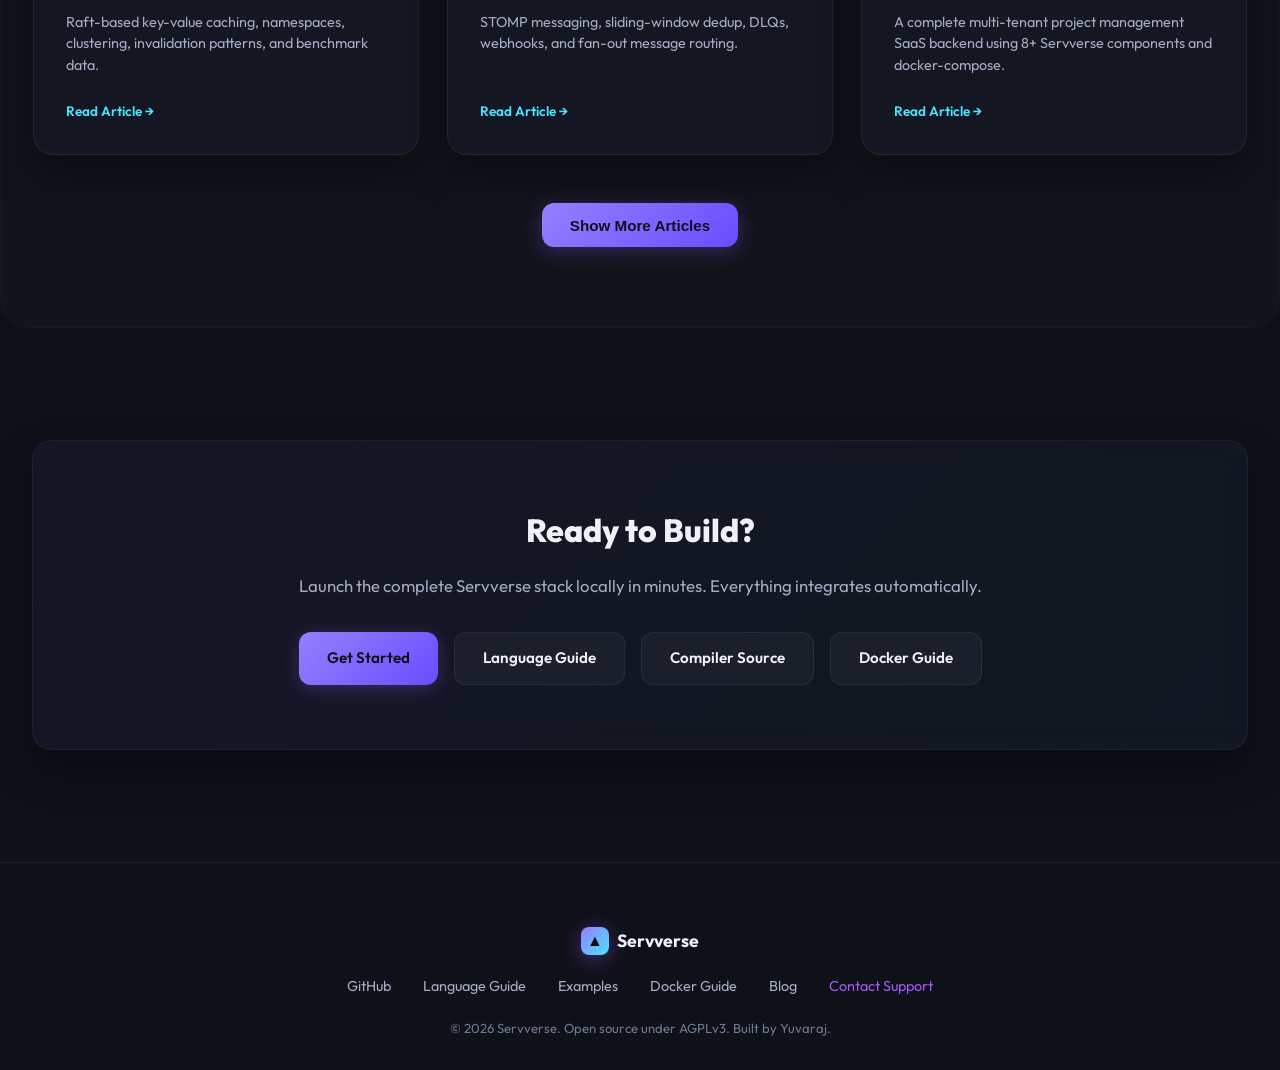
==== commit 55ccd24d: "Align navbar/sidebar navigation menus in sequential top-to-bottom scroll order and add missing ancho" ====
--- a/index.html
+++ b/index.html
@@ -52,11 +52,14 @@
       </div>
     </a>
     <nav class="nav-links" id="nav-links" role="navigation" aria-label="Main navigation">
+      <a href="#quickstart">Quickstart</a>
+      <a href="#wasm-plugins">WASM Plugins</a>
+      <a href="#recipes">Recipes</a>
+      <a href="#benchmarks">Benchmarks</a>
       <a href="#editions">Editions</a>
       <a href="#architecture">Architecture</a>
       <a href="#components">Components</a>
       <a href="#showcase">Showcase</a>
-      <a href="#quickstart">Quickstart</a>
       <a href="https://github.com/vyuvaraj/servverse/blob/main/docs/index.md" target="_blank" rel="noopener">Docs</a>
       <a href="https://vyuvaraj.github.io/servverse/playground/" target="_blank" rel="noopener">Playground</a>
       <a href="#blog">Blog</a>
@@ -784,7 +787,7 @@
   </section>
 
   <!-- Production Cookbooks & Benchmarks -->
-  <section class="section">
+  <section class="section" id="recipes">
     <div class="section-header reveal">
       <h2>Production-Ready Recipes</h2>
       <p>Integrate our modular Go/WASM binaries into your current stack in minutes. Zero .srv code required.</p>
@@ -838,8 +841,10 @@
     </div>
 
     <!-- 3. Pre-Compiled WASM Module Library -->
-    <h3 style="margin-bottom: 1.5rem; font-size: 1.6rem; font-weight: 700; text-align: center;" class="reveal">Off-the-Shelf WASM Plugins</h3>
-    <p style="text-align: center; color: var(--text-muted); font-size: 0.9rem; margin-bottom: 1.5rem;" class="reveal">Test the power of edge execution immediately. Pre-built with zero-downtime hot-swapping.</p>
+    <div id="wasm-plugins" class="reveal" style="scroll-margin-top: 100px;">
+      <h3 style="margin-bottom: 1.5rem; font-size: 1.6rem; font-weight: 700; text-align: center;">Off-the-Shelf WASM Plugins</h3>
+      <p style="text-align: center; color: var(--text-muted); font-size: 0.9rem; margin-bottom: 1.5rem;">Test the power of edge execution immediately. Pre-built with zero-downtime hot-swapping.</p>
+    </div>
     
     <div class="reveal" style="max-width: 900px; margin: 0 auto 2.5rem auto; display: grid; grid-template-columns: 1fr 1fr; gap: 1.5rem; text-align: left; padding: 0 1rem;">
       <div class="glass-card" style="padding: 1.2rem; border-radius: 12px; border: 1px solid var(--border-glass); background: rgba(255,255,255,0.02);">
@@ -935,7 +940,9 @@
     </div>
 
     <!-- 4. Transparent Load Benchmarks -->
-    <h3 style="margin-bottom: 1.5rem; font-size: 1.6rem; font-weight: 700; text-align: center;" class="reveal">Transparent Performance & Limits</h3>
+    <div id="benchmarks" class="reveal" style="scroll-margin-top: 100px;">
+      <h3 style="margin-bottom: 1.5rem; font-size: 1.6rem; font-weight: 700; text-align: center;">Transparent Performance & Limits</h3>
+    </div>
     <div class="comparison-table reveal">
       <table>
         <thead>
--- a/styles.css
+++ b/styles.css
@@ -428,3 +428,111 @@
   border-color: rgba(251, 146, 60, 0.2);
 }
 
+/* ========= Left-Hand Navigation Sidebar Layout (index2.html) ========= */
+.sidebar {
+  display: none;
+}
+.mobile-navbar {
+  display: flex;
+  justify-content: space-between;
+  align-items: center;
+  padding: 1rem 1.5rem;
+  background: rgba(13, 16, 27, 0.4);
+  backdrop-filter: blur(12px);
+  border-bottom: 1px solid var(--border-glass);
+  position: fixed;
+  top: 0;
+  left: 0;
+  width: 100%;
+  z-index: 1000;
+  transition: all 0.3s;
+}
+.mobile-navbar.scrolled {
+  background: rgba(13, 16, 27, 0.9);
+  padding: 0.8rem 1.5rem;
+}
+.main-content-layout {
+  padding-top: 80px;
+}
+
+@media (min-width: 1024px) {
+  .sidebar {
+    display: flex;
+    flex-direction: column;
+    width: 280px;
+    height: 100vh;
+    background: rgba(13, 16, 27, 0.4);
+    backdrop-filter: blur(20px);
+    border-right: 1px solid var(--border-glass);
+    position: fixed;
+    top: 0;
+    left: 0;
+    padding: 2rem 1.5rem;
+    z-index: 1000;
+  }
+  .mobile-navbar {
+    display: none;
+  }
+  .main-content-layout {
+    margin-left: 280px;
+    padding-top: 0;
+  }
+  .sidebar-links {
+    display: flex;
+    flex-direction: column;
+    gap: 0.5rem;
+    height: 100%;
+  }
+  .sidebar-link {
+    display: flex;
+    align-items: center;
+    padding: 0.75rem 1rem;
+    border-radius: 10px;
+    color: var(--text-secondary);
+    font-weight: 500;
+    font-size: 0.9rem;
+    text-decoration: none;
+    transition: all 0.2s;
+  }
+  .sidebar-link:hover {
+    color: var(--text-primary);
+    background: rgba(255, 255, 255, 0.05);
+  }
+  .sidebar-link.active {
+    color: var(--primary);
+    background: rgba(138, 92, 246, 0.1);
+    font-weight: 600;
+  }
+}
+
+/* Mobile Sidebar Drawer */
+@media (max-width: 1023px) {
+  .sidebar.open {
+    display: flex;
+    position: fixed;
+    top: 70px;
+    left: 0;
+    width: 100%;
+    height: calc(100vh - 70px);
+    background: rgba(13, 16, 27, 0.95);
+    backdrop-filter: blur(20px);
+    z-index: 999;
+    padding: 2rem;
+    flex-direction: column;
+  }
+  .sidebar-links {
+    display: flex;
+    flex-direction: column;
+    gap: 1rem;
+  }
+  .sidebar-link {
+    font-size: 1.1rem;
+    color: var(--text-secondary);
+    text-decoration: none;
+  }
+  .sidebar-link.active {
+    color: var(--primary);
+  }
+}
+
+
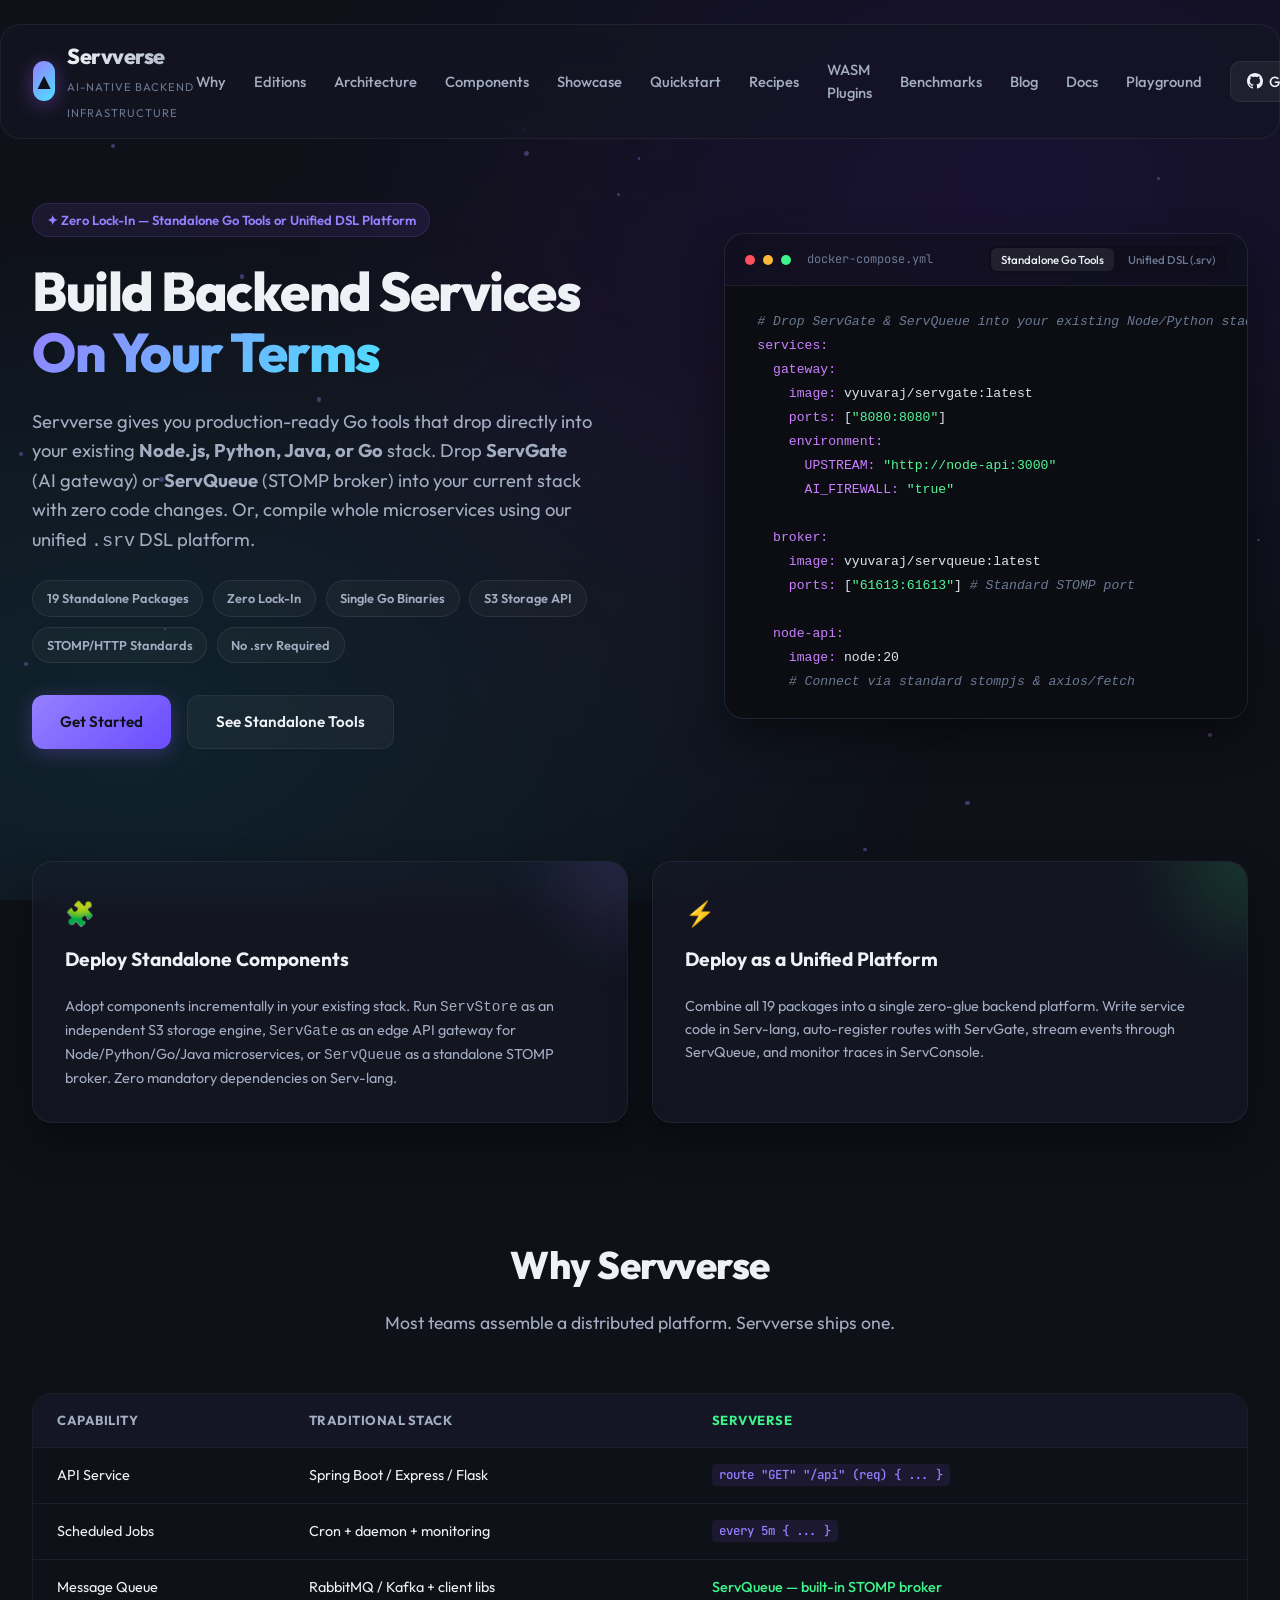
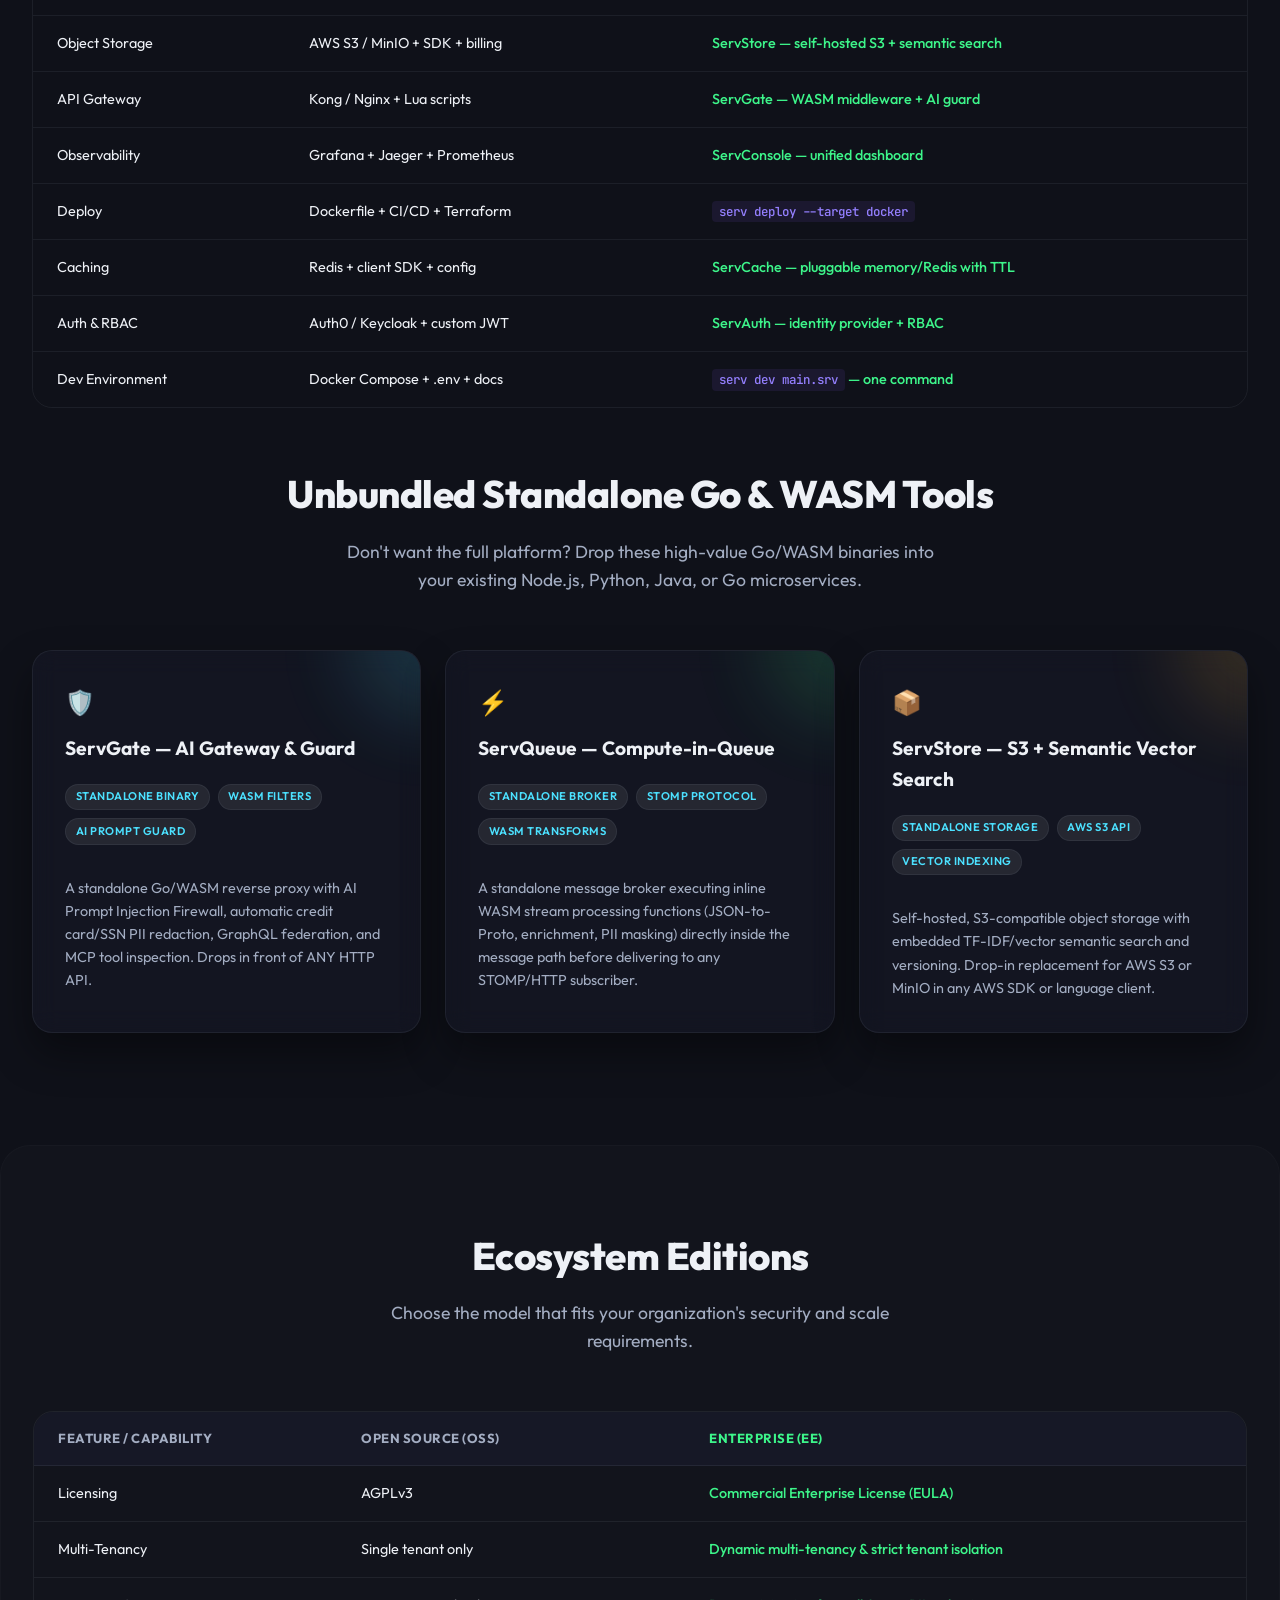
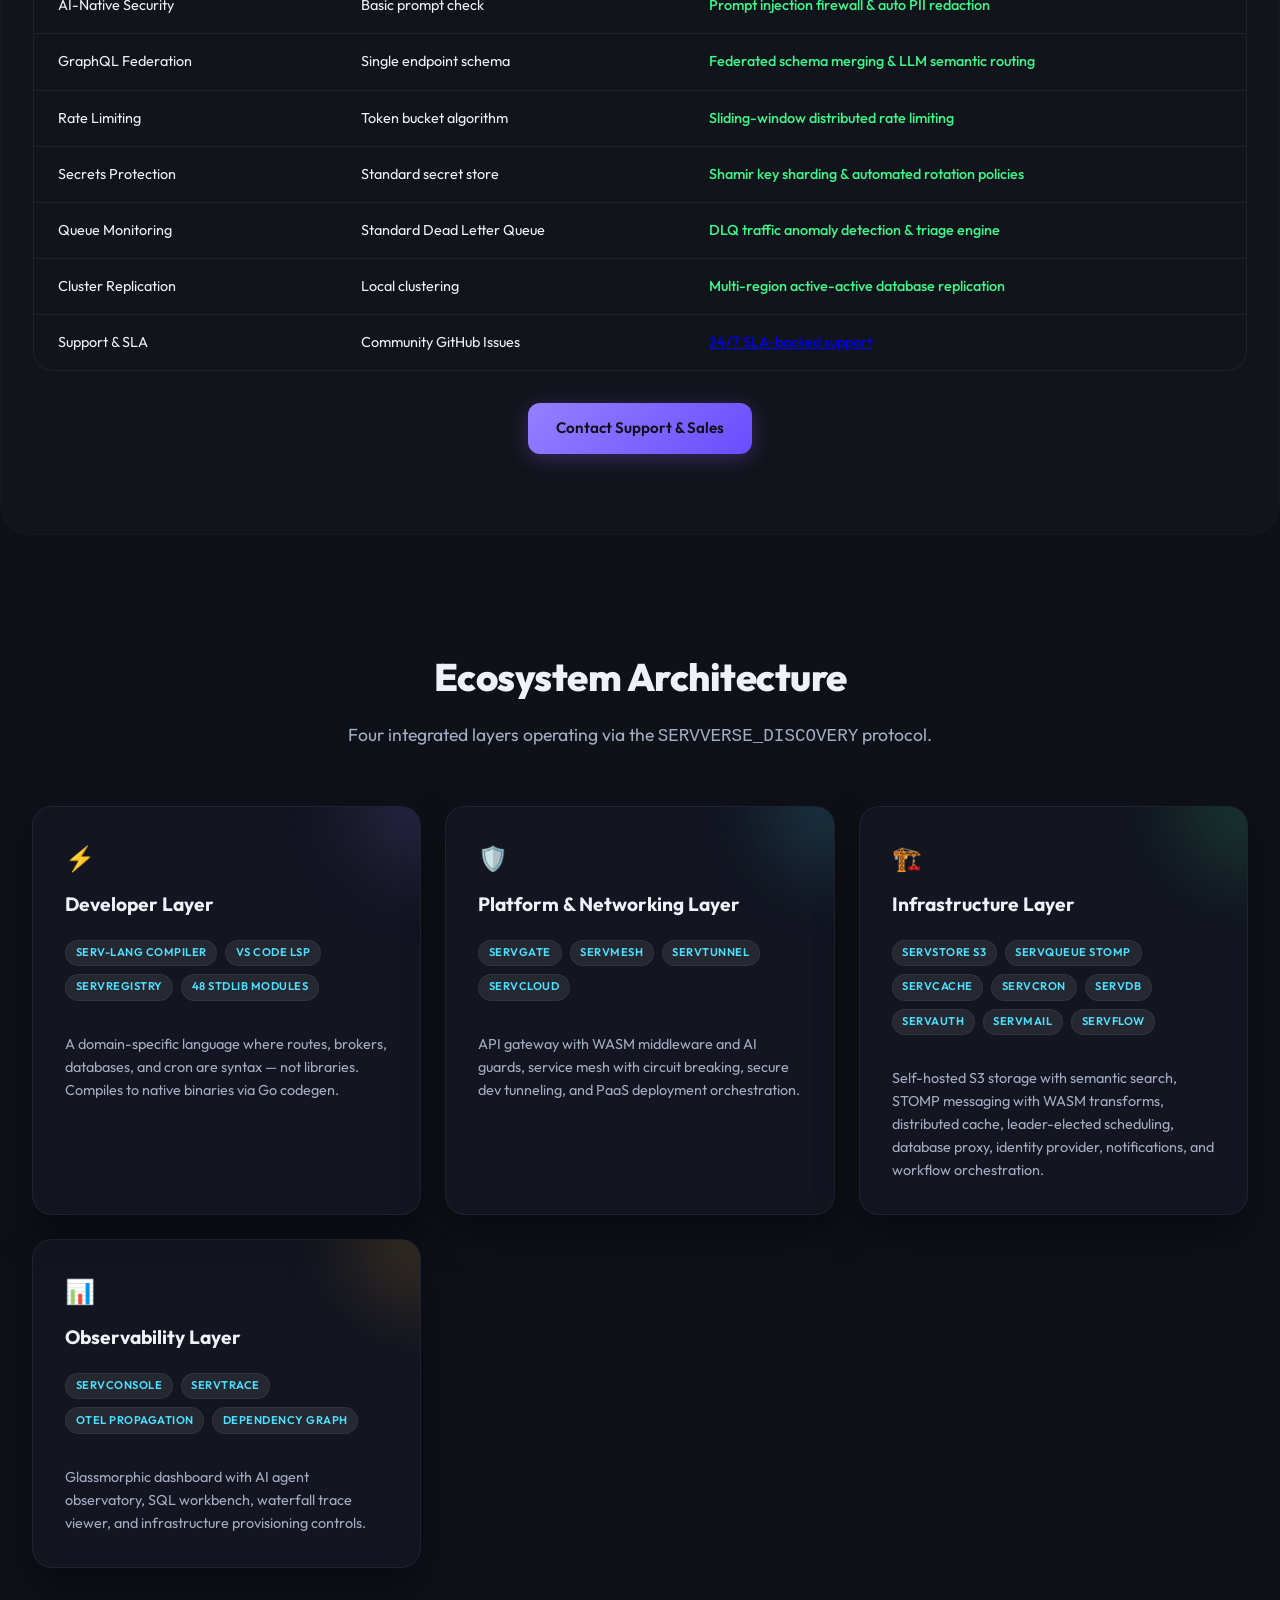
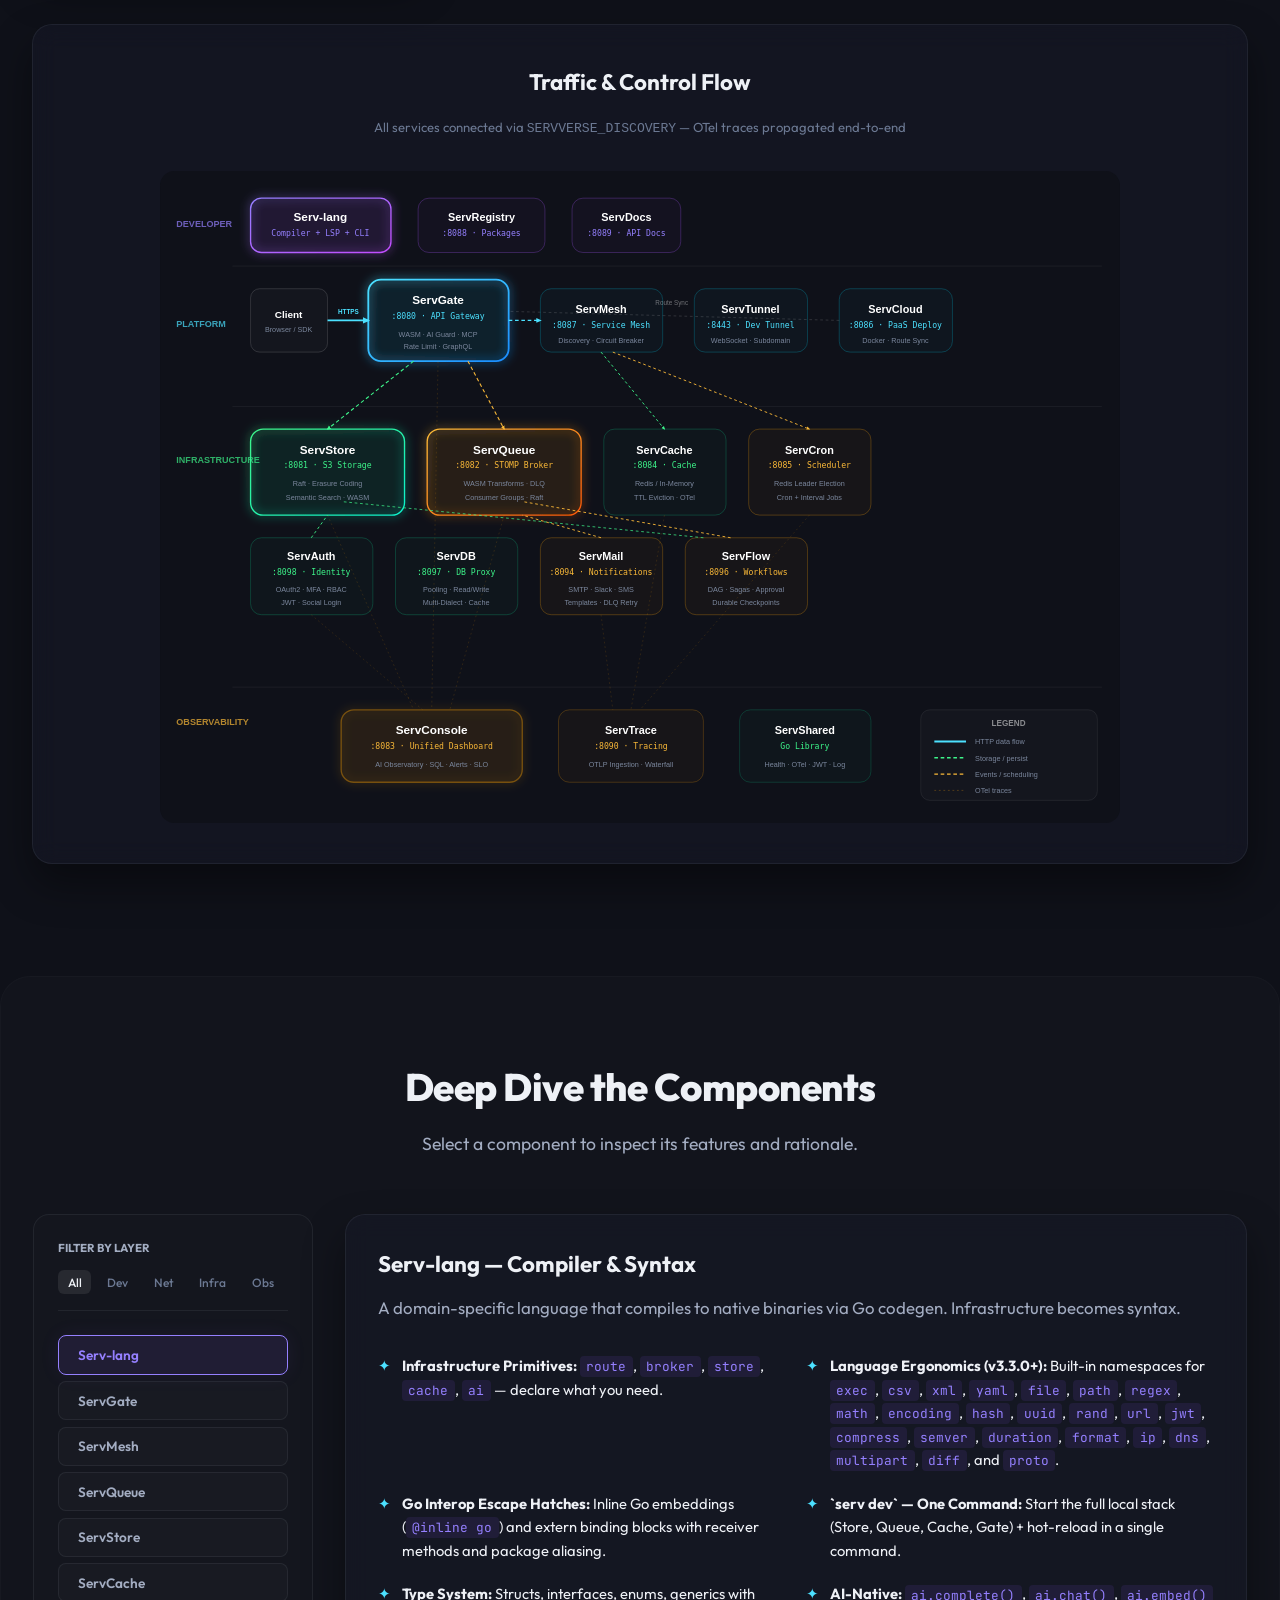
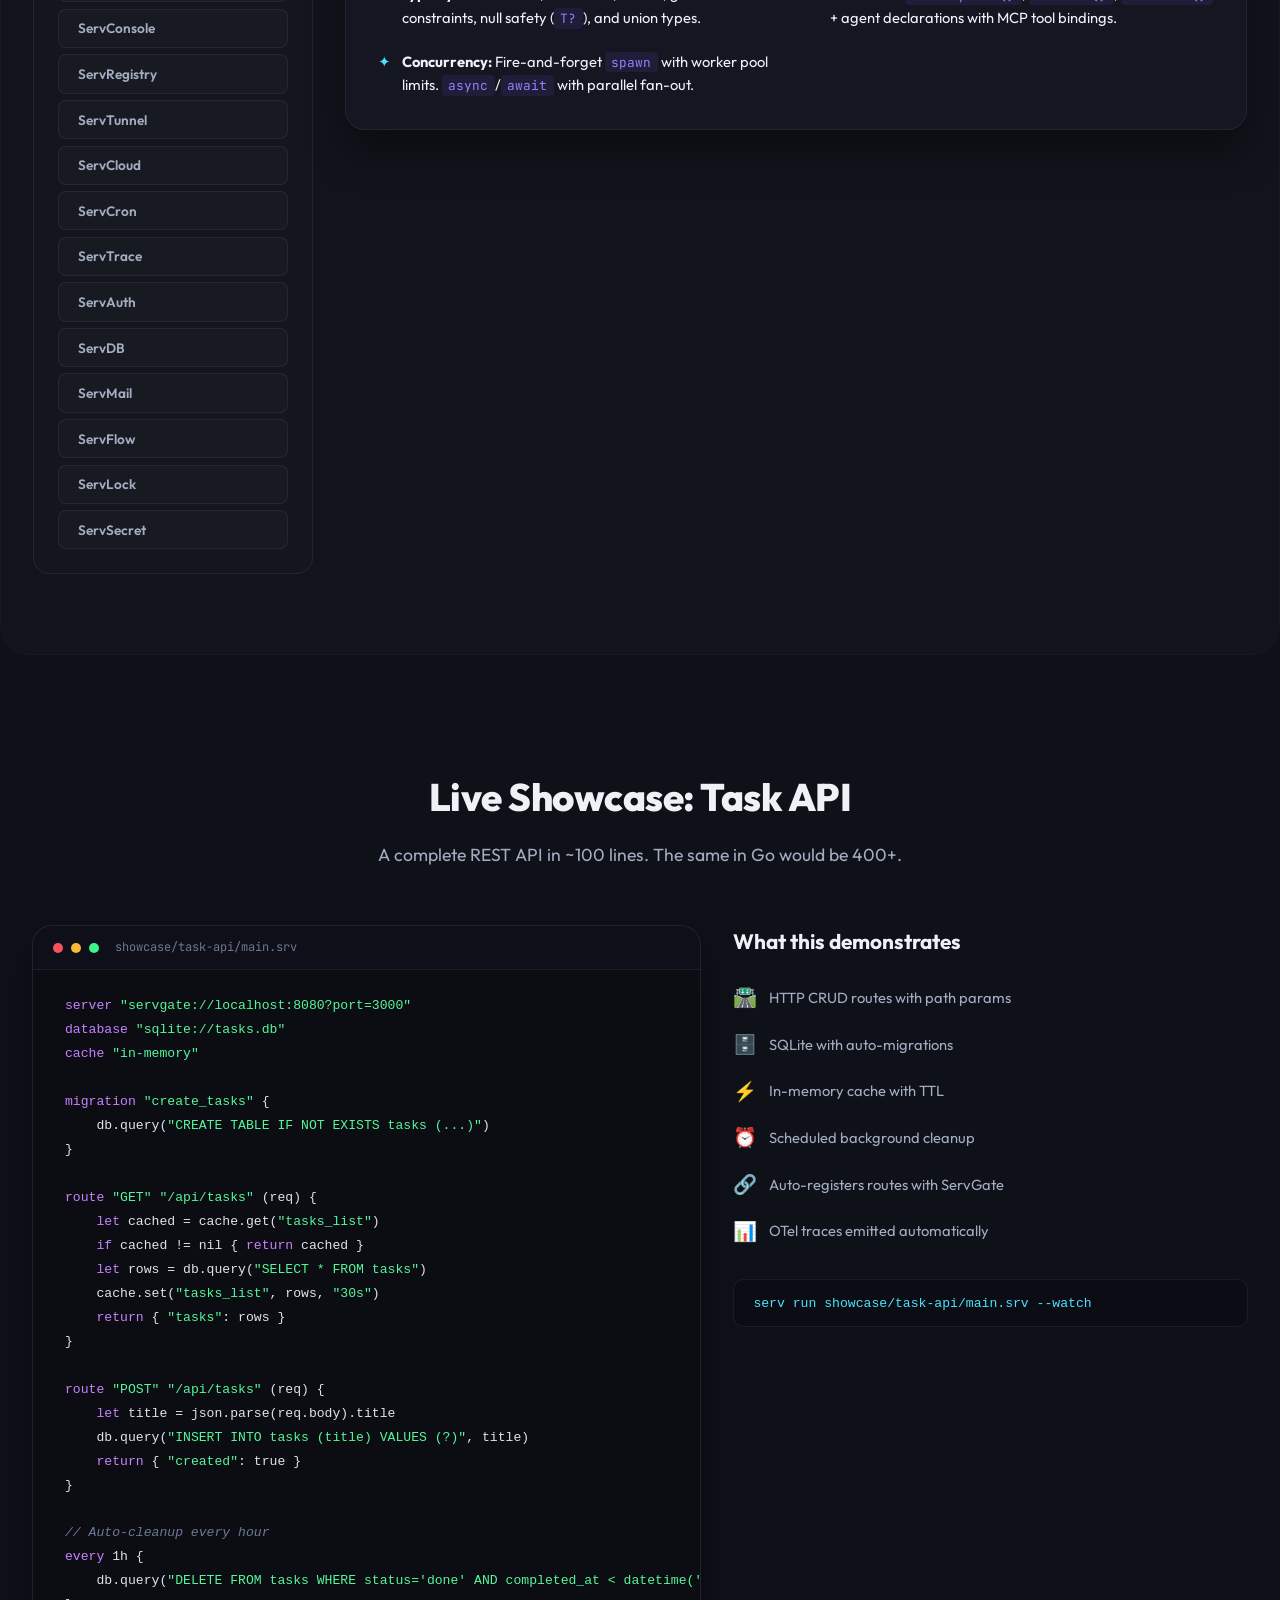
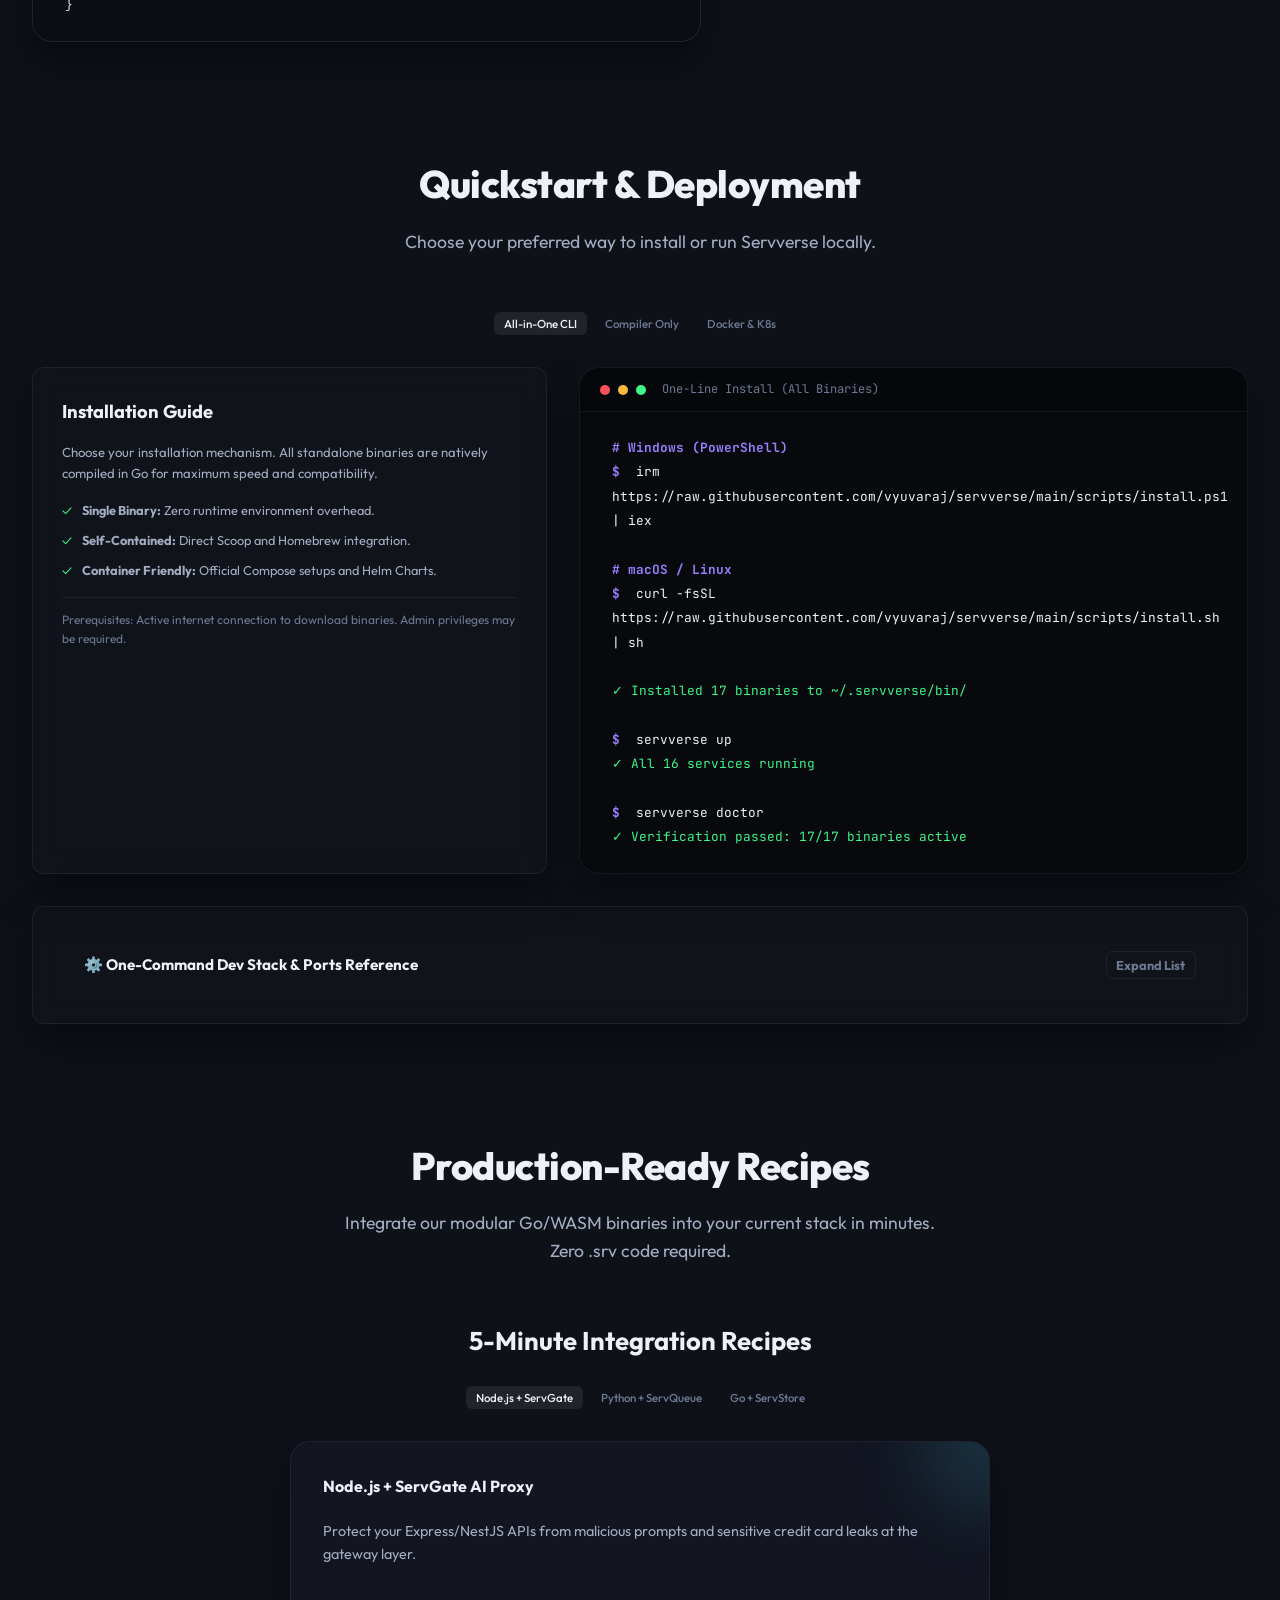
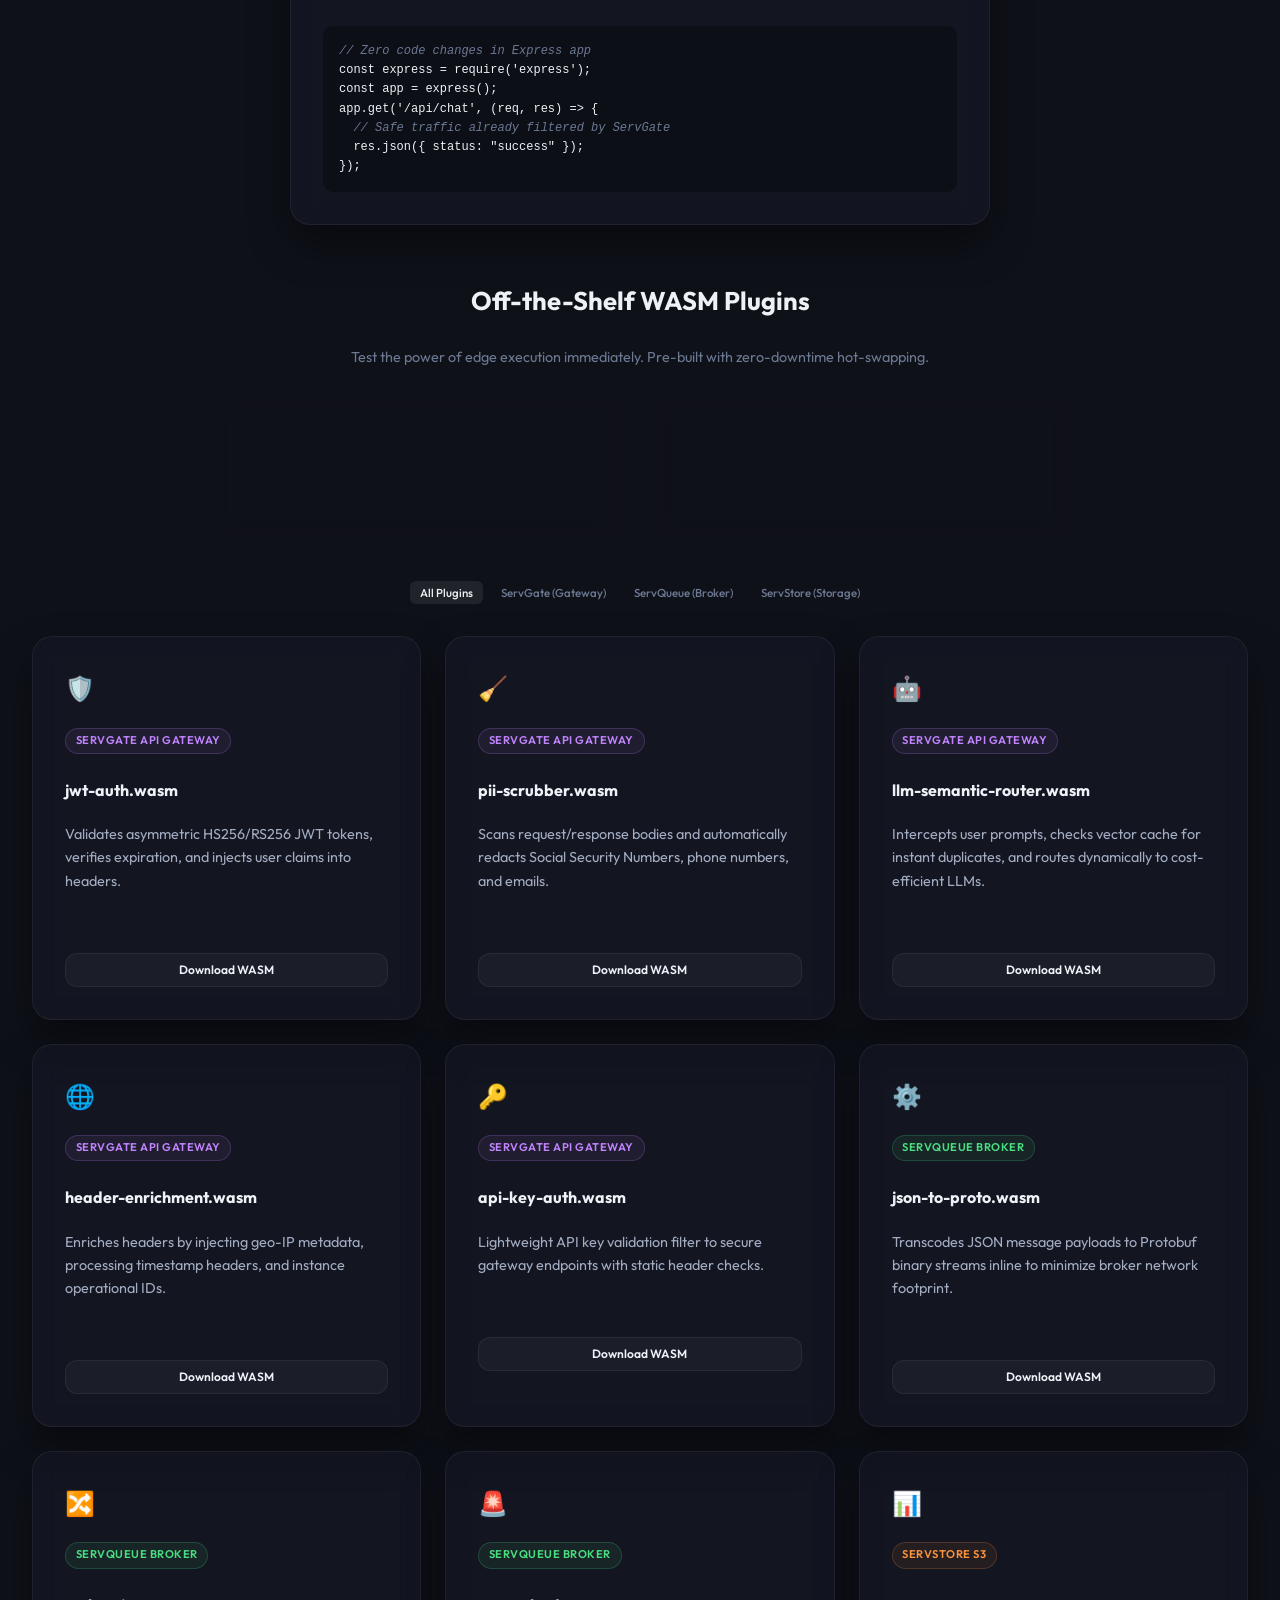
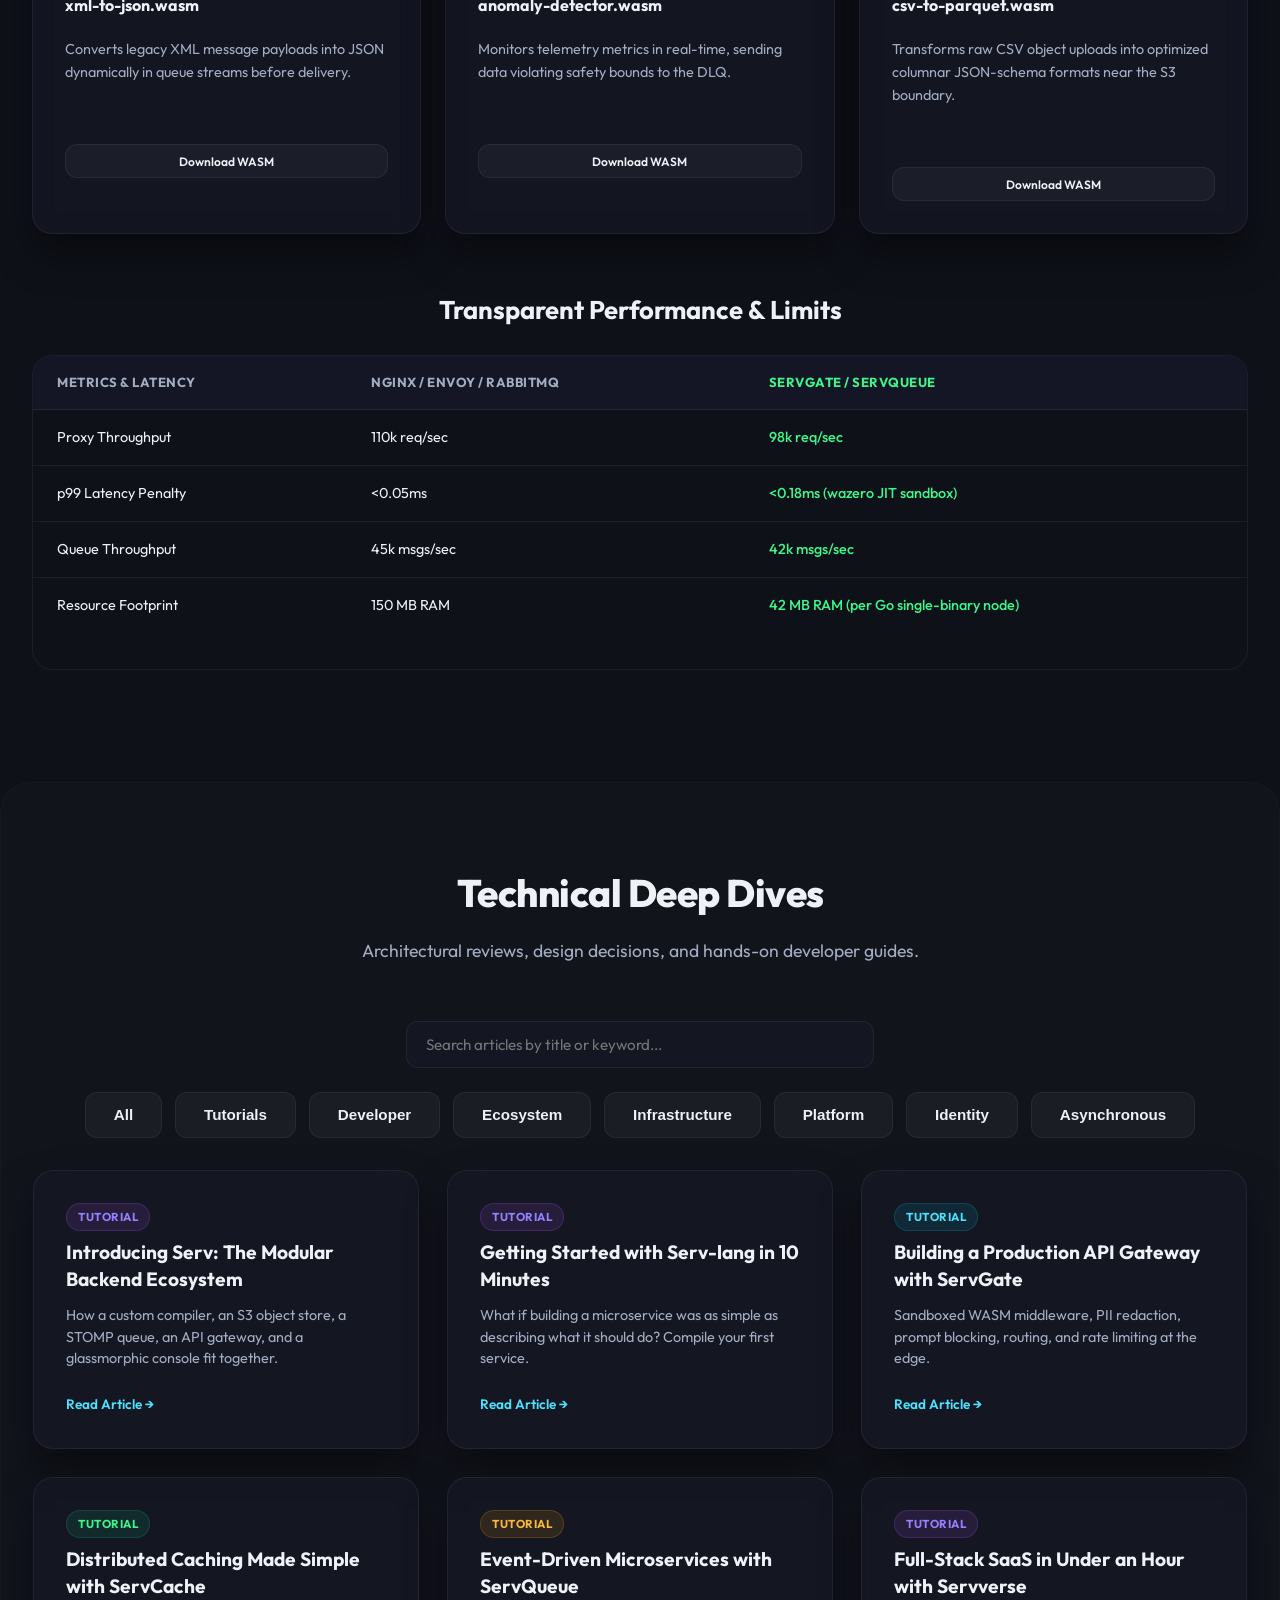
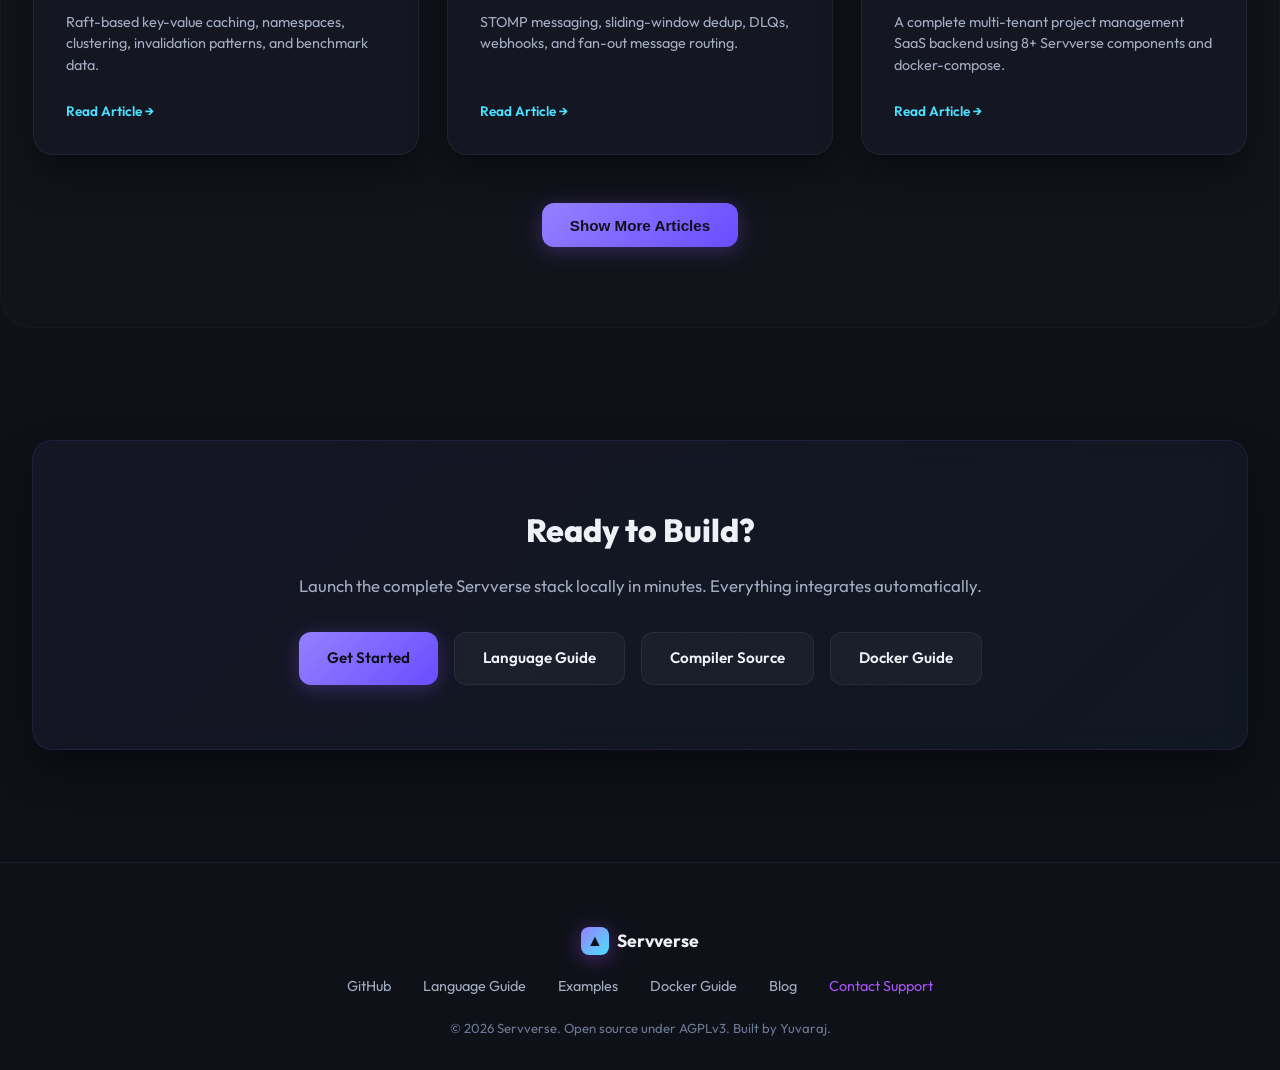
==== commit 2c6cb7f1: "Update navbar and sidebar navigation menus to include Why and Editions links and align all elements " ====
--- a/index.html
+++ b/index.html
@@ -52,17 +52,18 @@
       </div>
     </a>
     <nav class="nav-links" id="nav-links" role="navigation" aria-label="Main navigation">
-      <a href="#quickstart">Quickstart</a>
-      <a href="#wasm-plugins">WASM Plugins</a>
-      <a href="#recipes">Recipes</a>
-      <a href="#benchmarks">Benchmarks</a>
+      <a href="#why">Why</a>
       <a href="#editions">Editions</a>
       <a href="#architecture">Architecture</a>
       <a href="#components">Components</a>
       <a href="#showcase">Showcase</a>
+      <a href="#quickstart">Quickstart</a>
+      <a href="#recipes">Recipes</a>
+      <a href="#wasm-plugins">WASM Plugins</a>
+      <a href="#benchmarks">Benchmarks</a>
+      <a href="#blog">Blog</a>
       <a href="https://github.com/vyuvaraj/servverse/blob/main/docs/index.md" target="_blank" rel="noopener">Docs</a>
       <a href="https://vyuvaraj.github.io/servverse/playground/" target="_blank" rel="noopener">Playground</a>
-      <a href="#blog">Blog</a>
       <a href="https://github.com/vyuvaraj/serv" class="github-btn" target="_blank" rel="noopener">
         <svg width="16" height="16" fill="currentColor" viewBox="0 0 16 16" style="margin-right:6px"><path d="M8 0C3.58 0 0 3.58 0 8c0 3.54 2.29 6.53 5.47 7.59.4.07.55-.17.55-.38 0-.19-.01-.82-.01-1.49-2.01.37-2.53-.49-2.69-.94-.09-.23-.48-.94-.82-1.13-.28-.15-.68-.52-.01-.53.63-.01 1.08.58 1.23.82.72 1.21 1.87.87 2.33.66.07-.52.28-.87.51-1.07-1.78-.2-3.64-.89-3.64-3.95 0-.87.31-1.59.82-2.15-.08-.2-.36-1.02.08-2.12 0 0 .67-.21 2.2.82.64-.18 1.32-.27 2-.27.68 0 1.36.09 2 .27 1.53-1.04 2.2-.82 2.2-.82.44 1.1.16 1.92.08 2.12.51.56.82 1.27.82 2.15 0 3.07-1.87 3.75-3.65 3.95.29.25.54.73.54 1.48 0 1.07-.01 1.93-.01 2.2 0 .21.15.46.55.38A8.013 8.013 0 0016 8c0-4.42-3.58-8-8-8z"/></svg>
         GitHub
@@ -166,7 +167,7 @@
   </section>
 
   <!-- Why Servverse -->
-  <section class="section">
+  <section class="section" id="why">
     <div class="section-header reveal">
       <h2>Why Servverse</h2>
       <p>Most teams assemble a distributed platform. Servverse ships one.</p>
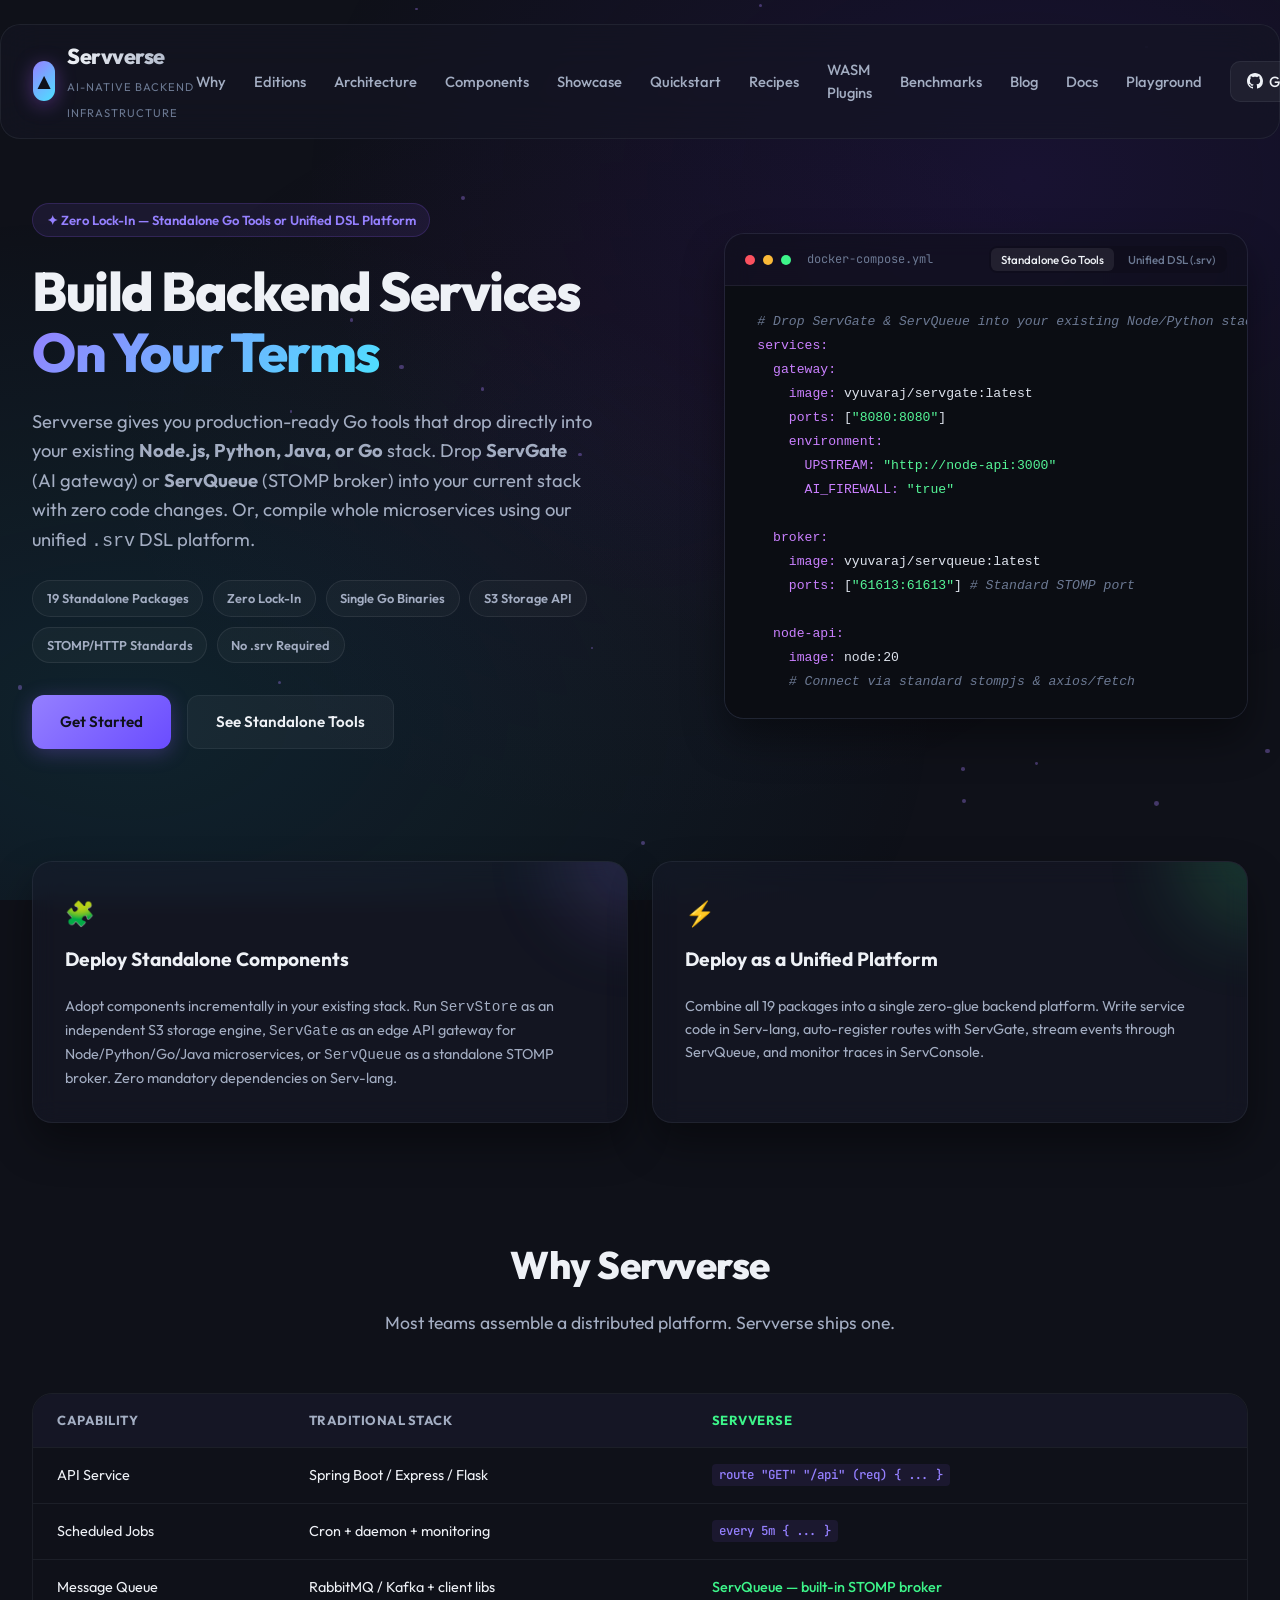
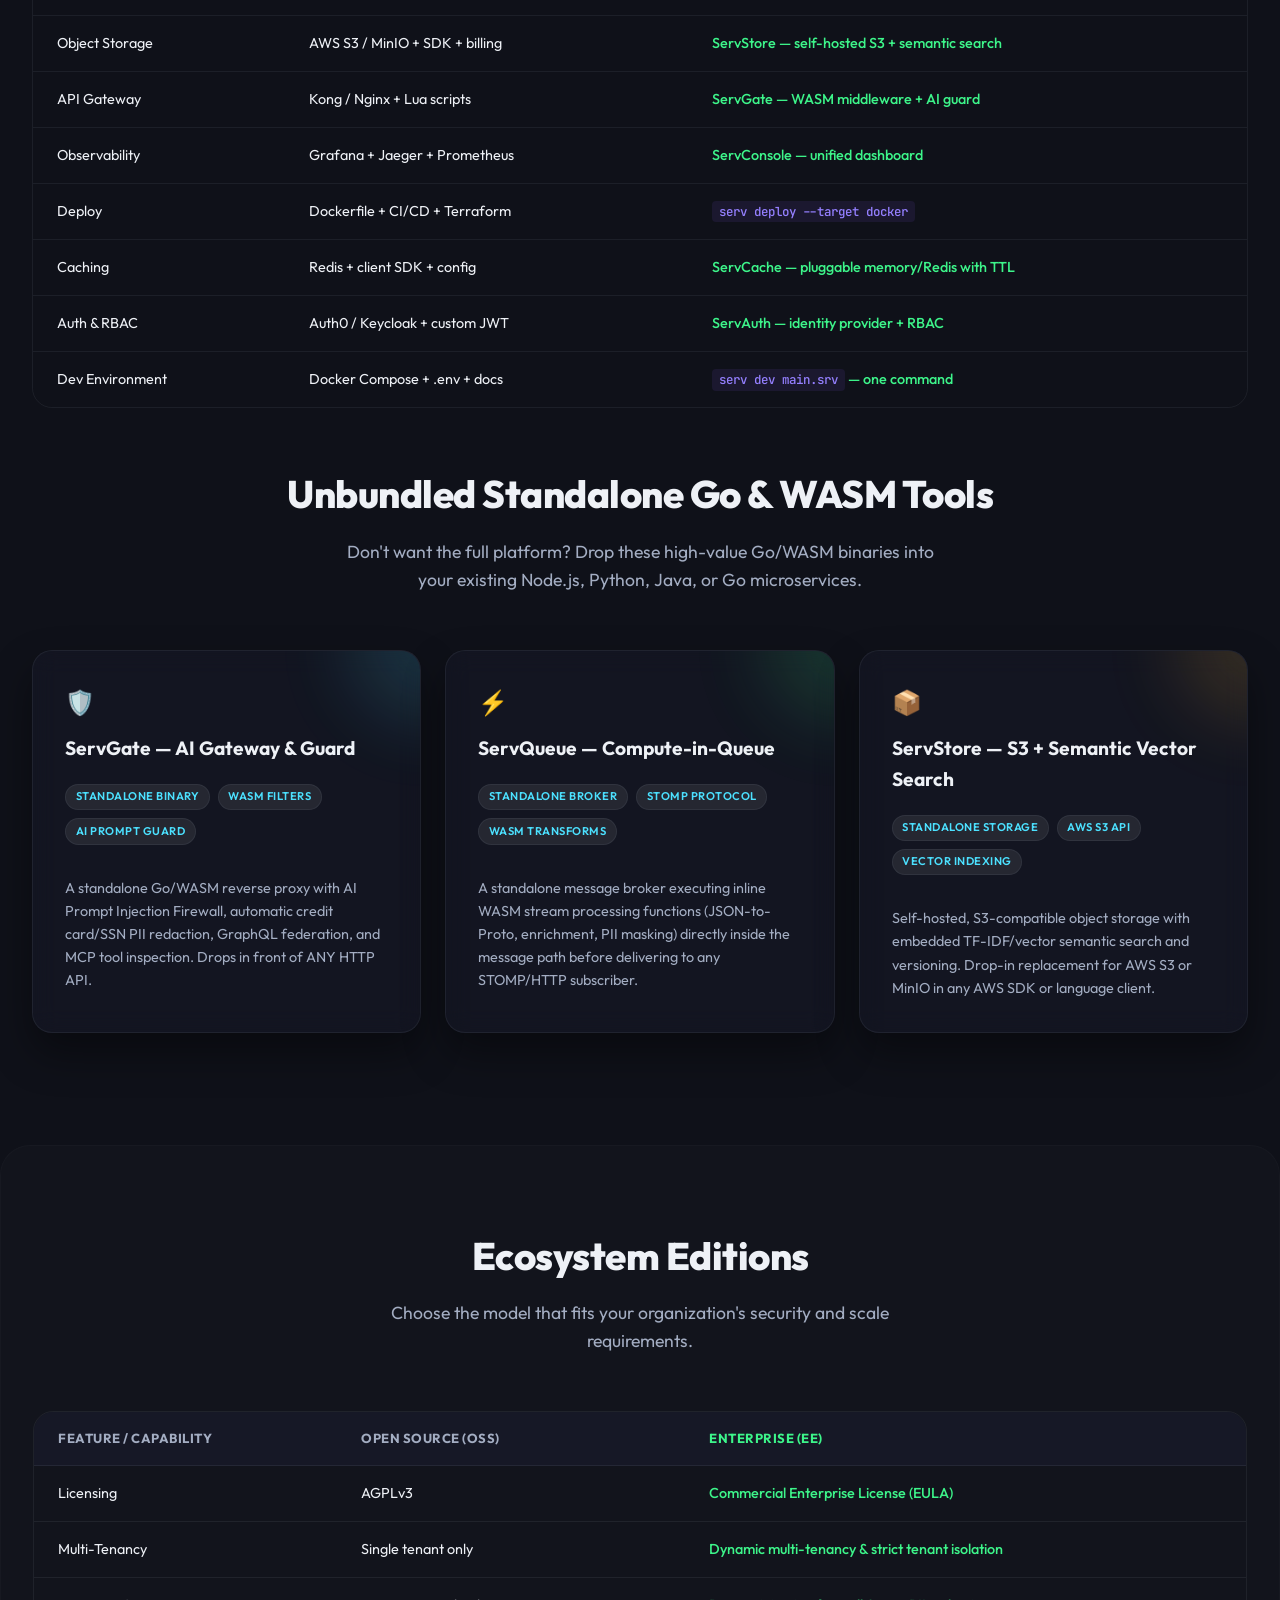
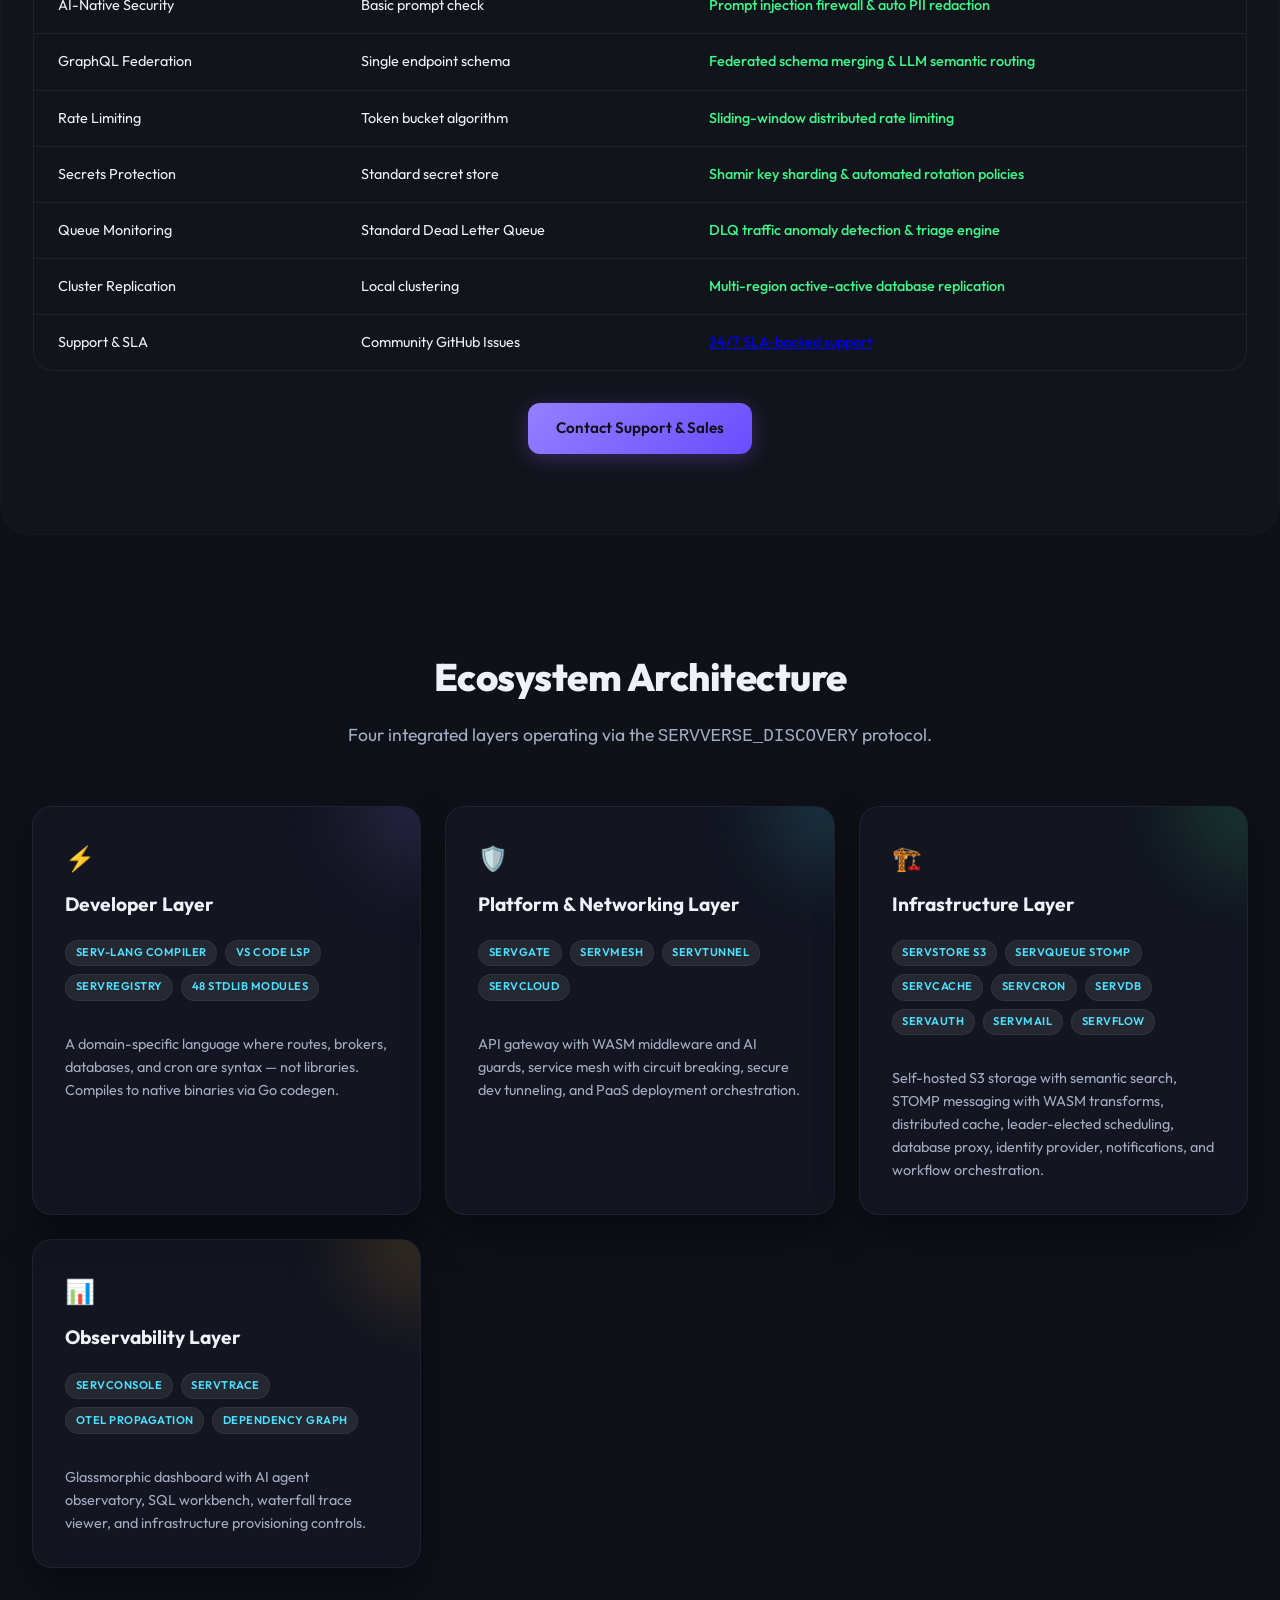
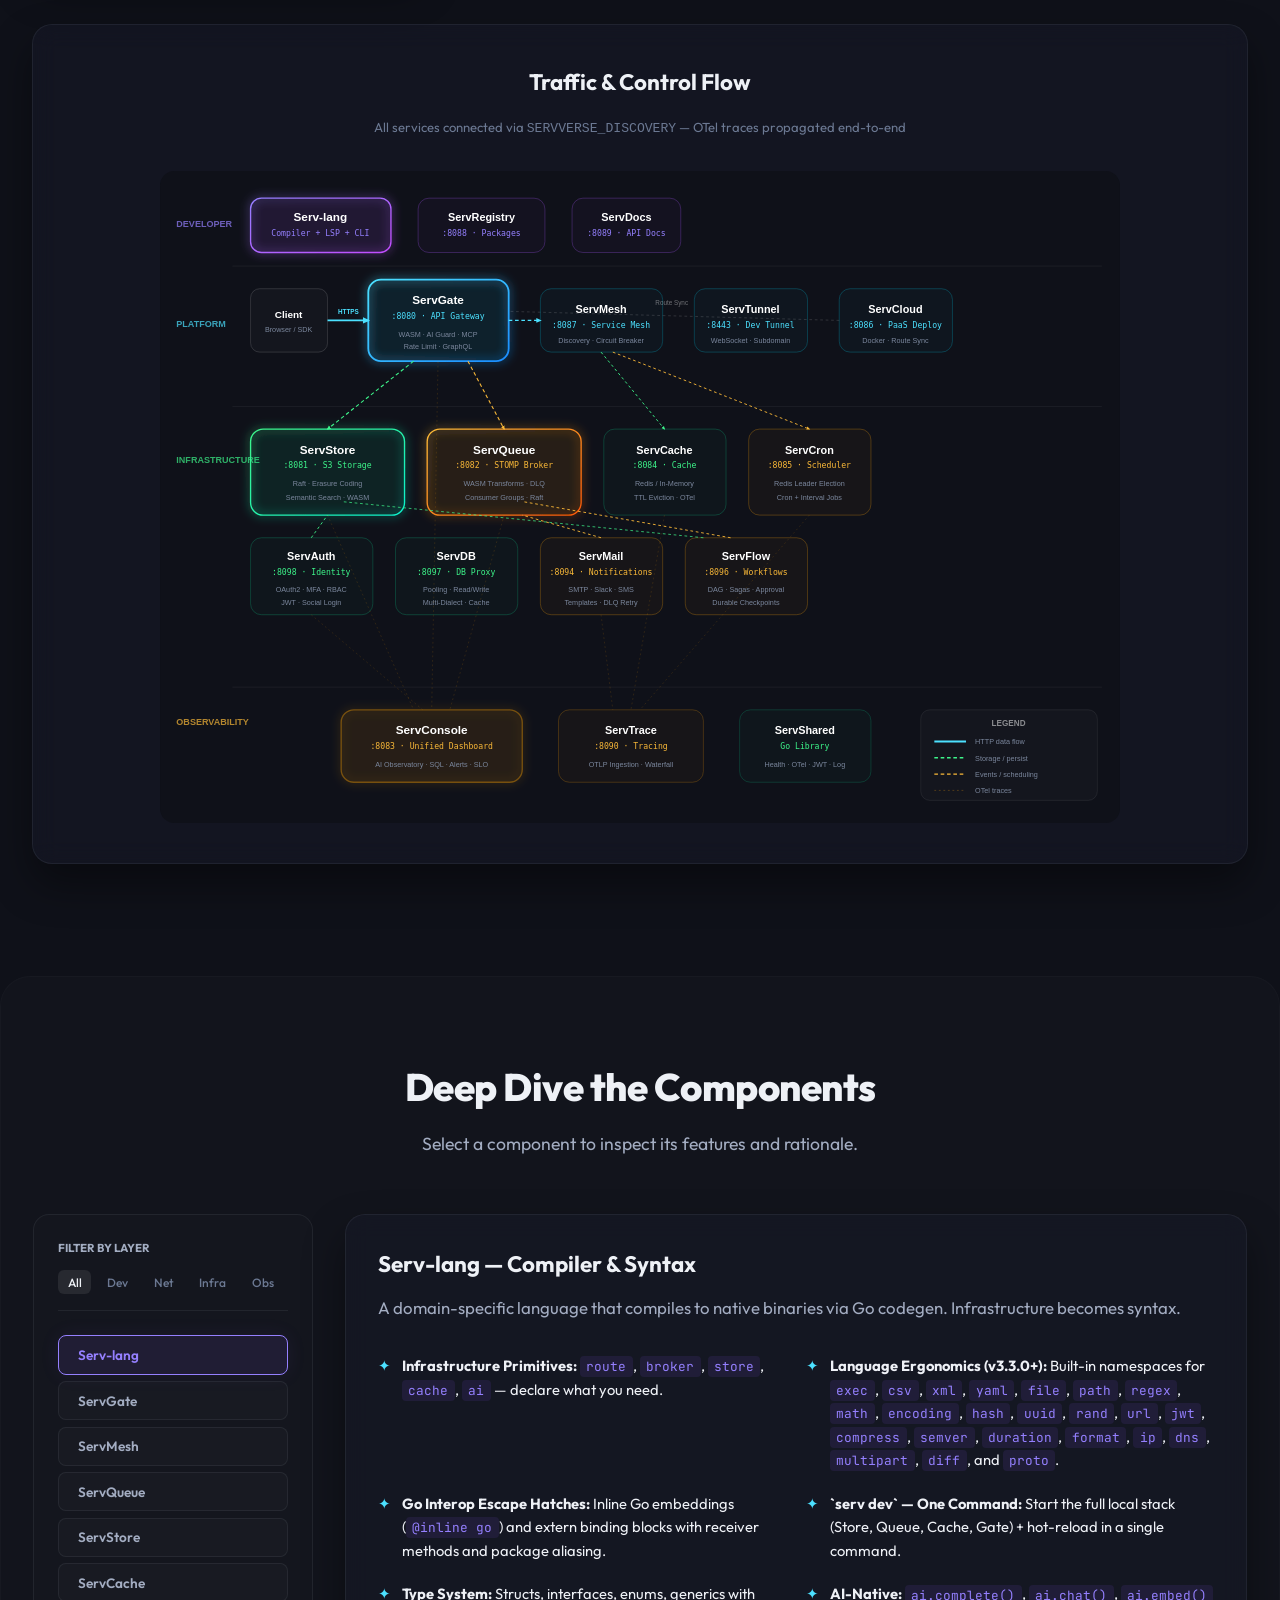
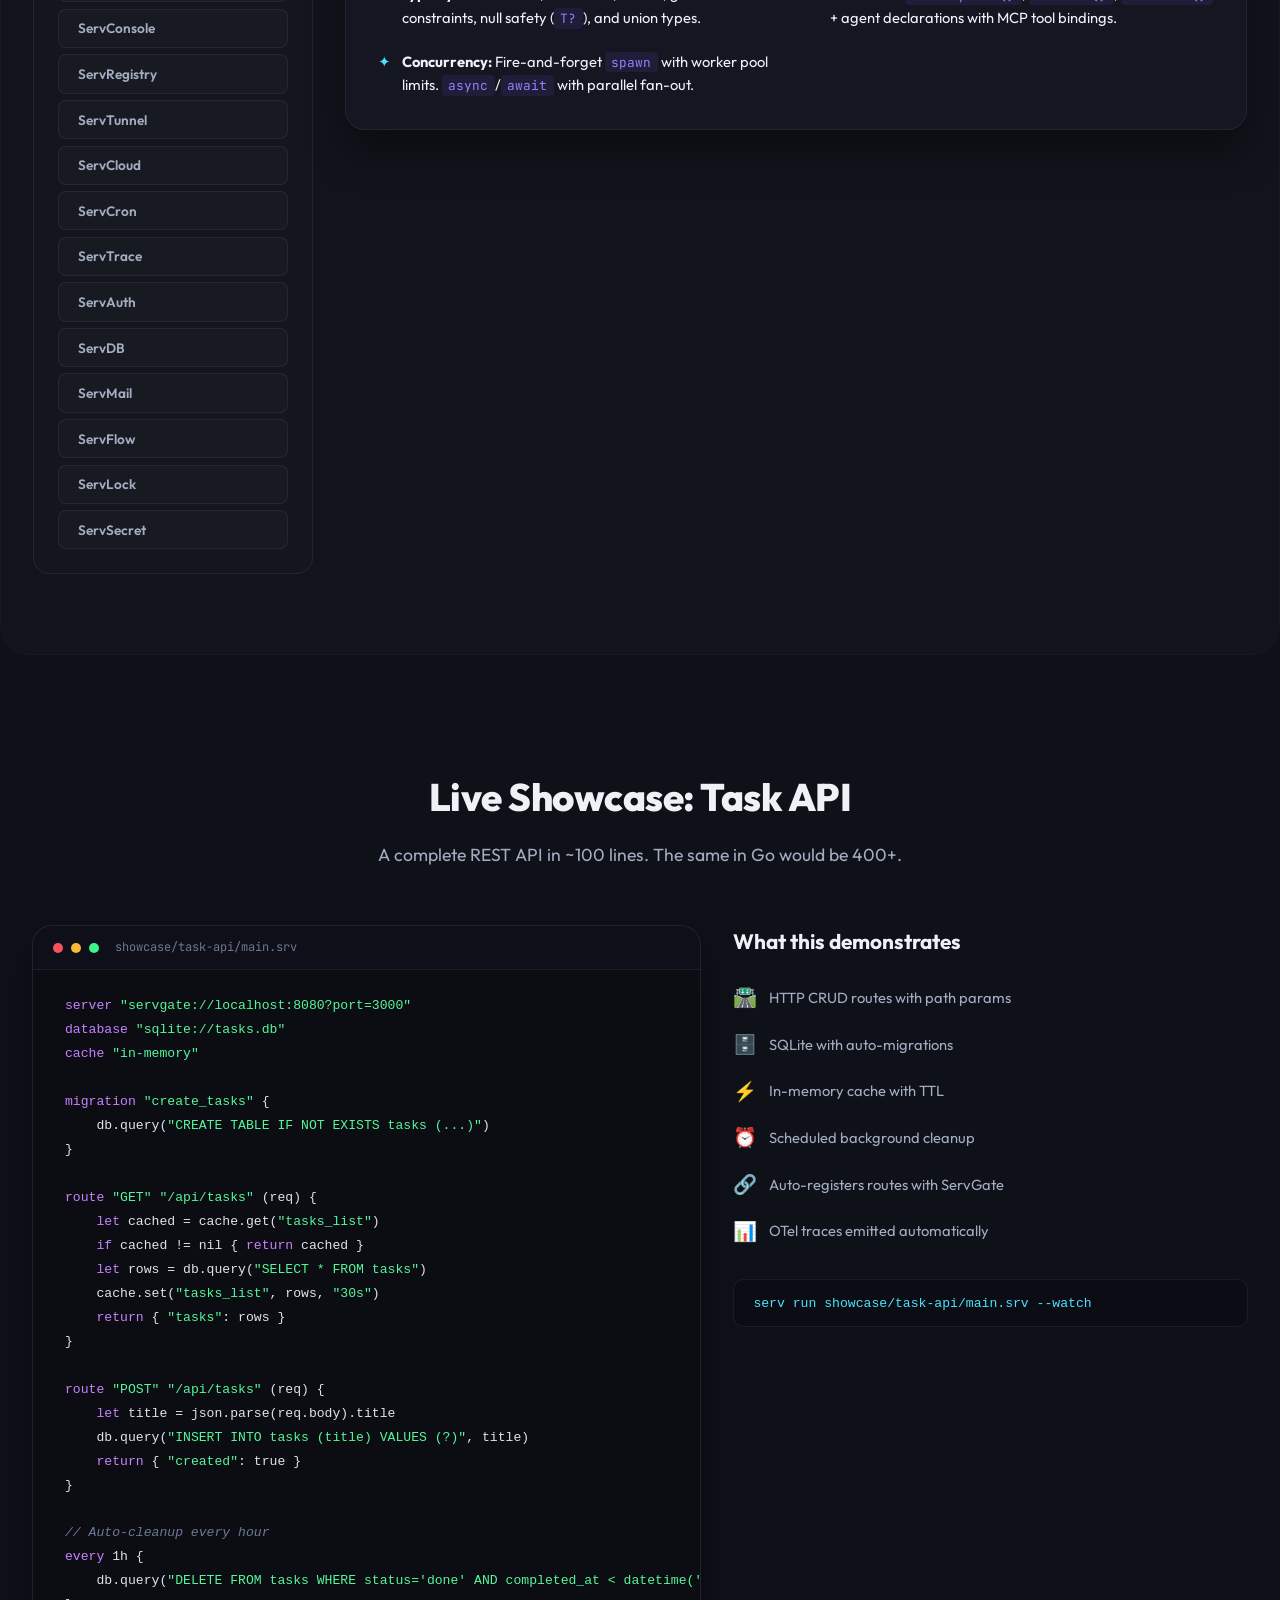
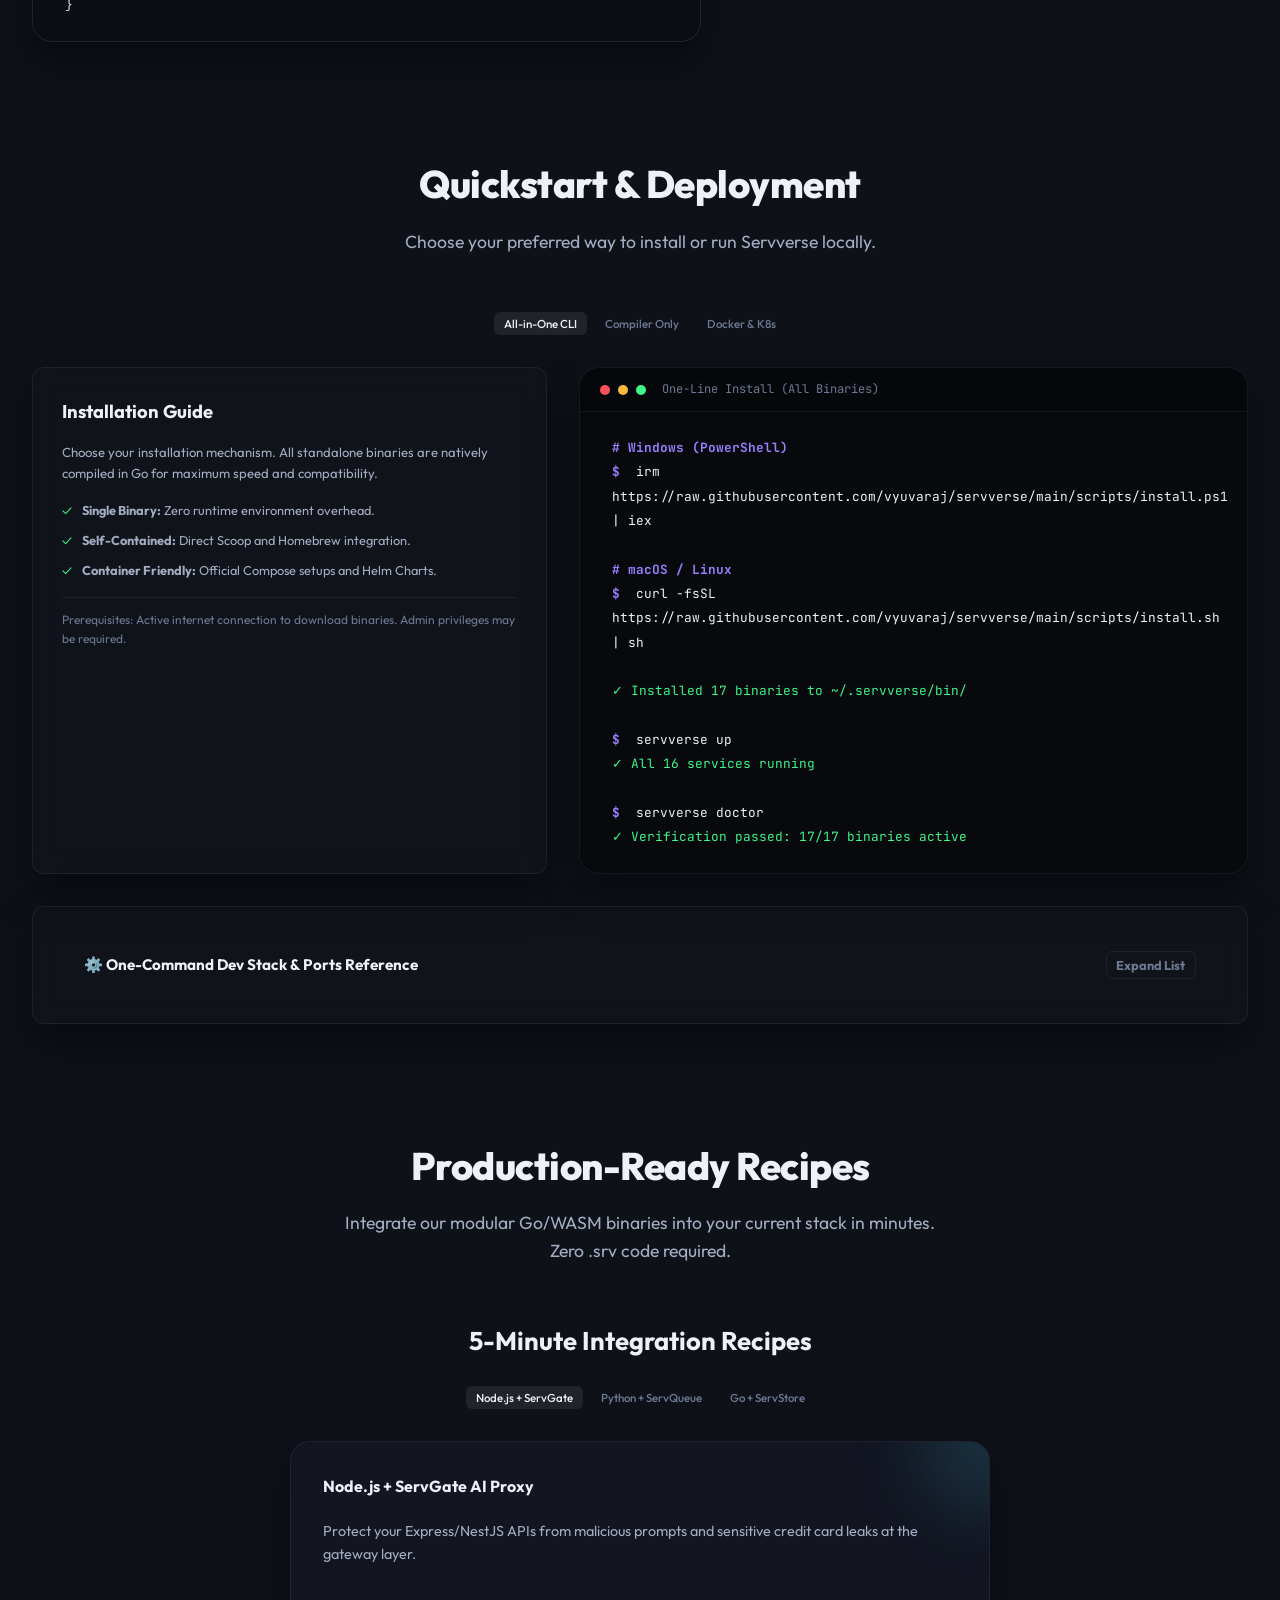
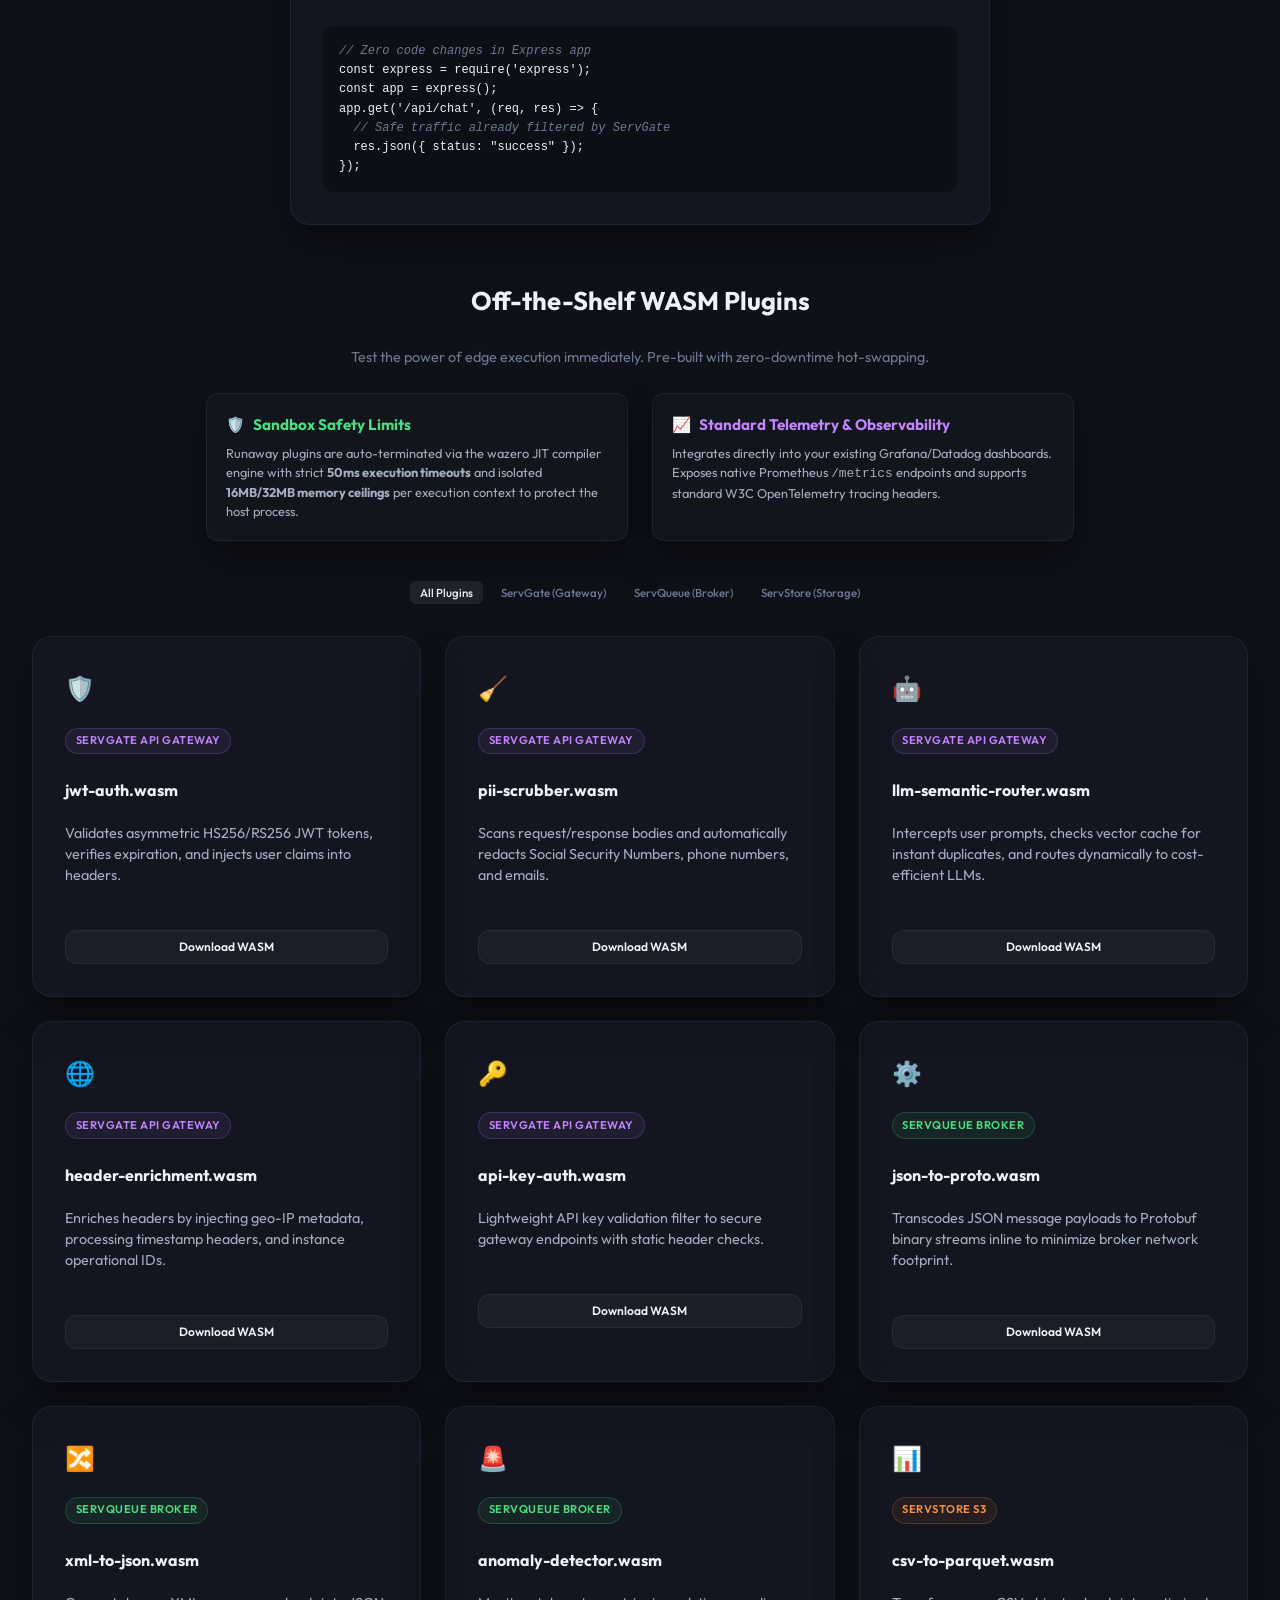
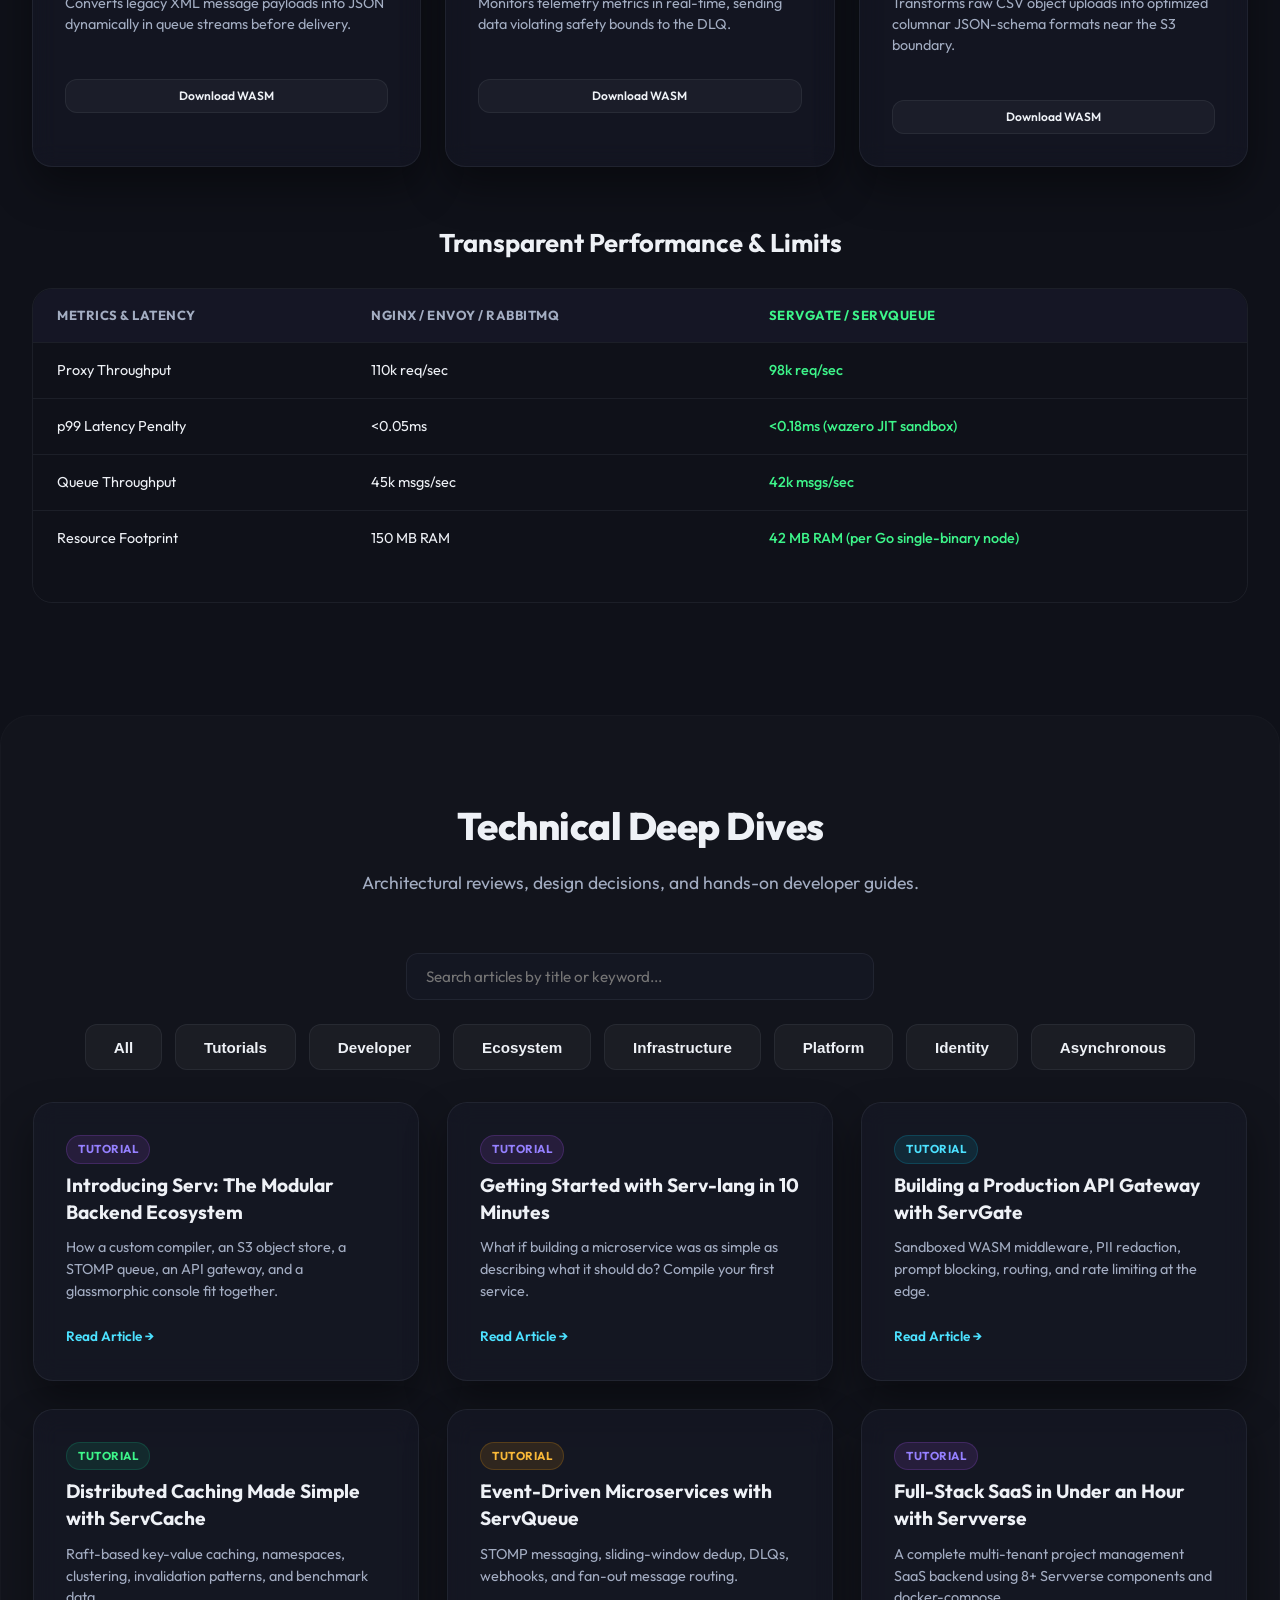
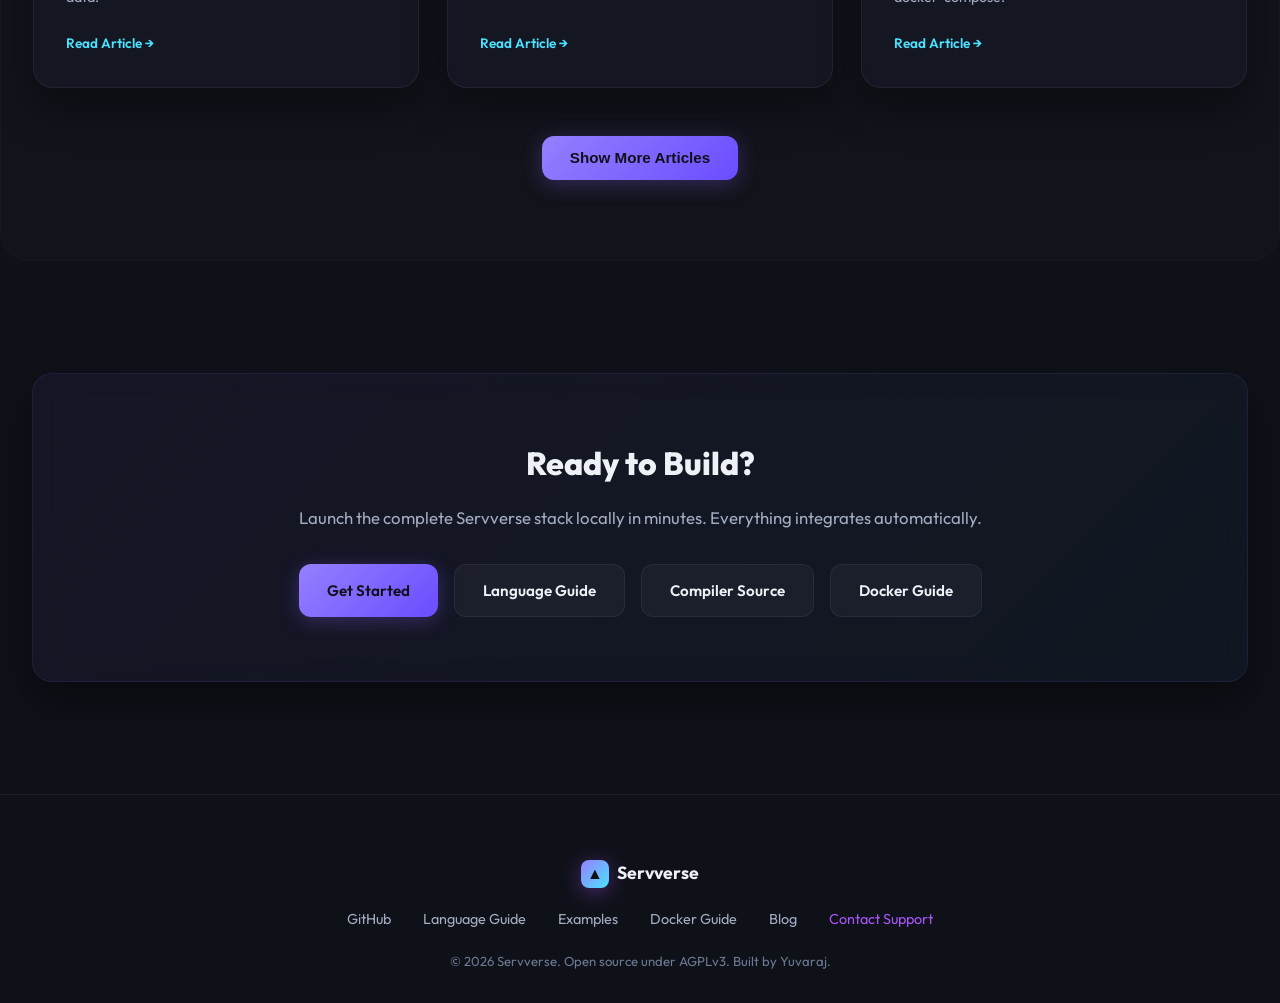
==== commit de5db6ce: "Optimize WASM card dimensions by replacing large panel-desc text sizes with compact wasm-desc rules" ====
--- a/index.html
+++ b/index.html
@@ -875,35 +875,35 @@
         <div class="card-icon">🛡️</div>
         <div class="pill-row"><div class="component-pill purple">ServGate API Gateway</div></div>
         <h4>jwt-auth.wasm</h4>
-        <p class="panel-desc">Validates asymmetric HS256/RS256 JWT tokens, verifies expiration, and injects user claims into headers.</p>
+        <p class="wasm-desc">Validates asymmetric HS256/RS256 JWT tokens, verifies expiration, and injects user claims into headers.</p>
         <a href="https://github.com/vyuvaraj/serv-wasm-plugins/releases/download/v0.3.0/jwt-auth.wasm" class="btn btn-secondary" style="font-size:0.75rem; padding: 0.4rem 0.8rem; margin-top: 1rem;">Download WASM</a>
       </div>
       <div class="arch-card glass-card" data-category="gate">
         <div class="card-icon">🧹</div>
         <div class="pill-row"><div class="component-pill purple">ServGate API Gateway</div></div>
         <h4>pii-scrubber.wasm</h4>
-        <p class="panel-desc">Scans request/response bodies and automatically redacts Social Security Numbers, phone numbers, and emails.</p>
+        <p class="wasm-desc">Scans request/response bodies and automatically redacts Social Security Numbers, phone numbers, and emails.</p>
         <a href="https://github.com/vyuvaraj/serv-wasm-plugins/releases/download/v0.3.0/pii-scrubber.wasm" class="btn btn-secondary" style="font-size:0.75rem; padding: 0.4rem 0.8rem; margin-top: 1rem;">Download WASM</a>
       </div>
       <div class="arch-card glass-card" data-category="gate">
         <div class="card-icon">🤖</div>
         <div class="pill-row"><div class="component-pill purple">ServGate API Gateway</div></div>
         <h4>llm-semantic-router.wasm</h4>
-        <p class="panel-desc">Intercepts user prompts, checks vector cache for instant duplicates, and routes dynamically to cost-efficient LLMs.</p>
+        <p class="wasm-desc">Intercepts user prompts, checks vector cache for instant duplicates, and routes dynamically to cost-efficient LLMs.</p>
         <a href="https://github.com/vyuvaraj/serv-wasm-plugins/releases/download/v0.3.0/llm-semantic-router.wasm" class="btn btn-secondary" style="font-size:0.75rem; padding: 0.4rem 0.8rem; margin-top: 1rem;">Download WASM</a>
       </div>
       <div class="arch-card glass-card" data-category="gate">
         <div class="card-icon">🌐</div>
         <div class="pill-row"><div class="component-pill purple">ServGate API Gateway</div></div>
         <h4>header-enrichment.wasm</h4>
-        <p class="panel-desc">Enriches headers by injecting geo-IP metadata, processing timestamp headers, and instance operational IDs.</p>
+        <p class="wasm-desc">Enriches headers by injecting geo-IP metadata, processing timestamp headers, and instance operational IDs.</p>
         <a href="https://github.com/vyuvaraj/serv-wasm-plugins/releases/download/v0.3.0/header-enrichment.wasm" class="btn btn-secondary" style="font-size:0.75rem; padding: 0.4rem 0.8rem; margin-top: 1rem;">Download WASM</a>
       </div>
       <div class="arch-card glass-card" data-category="gate">
         <div class="card-icon">🔑</div>
         <div class="pill-row"><div class="component-pill purple">ServGate API Gateway</div></div>
         <h4>api-key-auth.wasm</h4>
-        <p class="panel-desc">Lightweight API key validation filter to secure gateway endpoints with static header checks.</p>
+        <p class="wasm-desc">Lightweight API key validation filter to secure gateway endpoints with static header checks.</p>
         <a href="https://github.com/vyuvaraj/serv-wasm-plugins/releases/download/v0.3.0/api-key-auth.wasm" class="btn btn-secondary" style="font-size:0.75rem; padding: 0.4rem 0.8rem; margin-top: 1rem;">Download WASM</a>
       </div>
 
@@ -912,21 +912,21 @@
         <div class="card-icon">⚙️</div>
         <div class="pill-row"><div class="component-pill green">ServQueue Broker</div></div>
         <h4>json-to-proto.wasm</h4>
-        <p class="panel-desc">Transcodes JSON message payloads to Protobuf binary streams inline to minimize broker network footprint.</p>
+        <p class="wasm-desc">Transcodes JSON message payloads to Protobuf binary streams inline to minimize broker network footprint.</p>
         <a href="https://github.com/vyuvaraj/serv-wasm-plugins/releases/download/v0.3.0/json-to-proto.wasm" class="btn btn-secondary" style="font-size:0.75rem; padding: 0.4rem 0.8rem; margin-top: 1rem;">Download WASM</a>
       </div>
       <div class="arch-card glass-card" data-category="queue">
         <div class="card-icon">🔀</div>
         <div class="pill-row"><div class="component-pill green">ServQueue Broker</div></div>
         <h4>xml-to-json.wasm</h4>
-        <p class="panel-desc">Converts legacy XML message payloads into JSON dynamically in queue streams before delivery.</p>
+        <p class="wasm-desc">Converts legacy XML message payloads into JSON dynamically in queue streams before delivery.</p>
         <a href="https://github.com/vyuvaraj/serv-wasm-plugins/releases/download/v0.3.0/xml-to-json.wasm" class="btn btn-secondary" style="font-size:0.75rem; padding: 0.4rem 0.8rem; margin-top: 1rem;">Download WASM</a>
       </div>
       <div class="arch-card glass-card" data-category="queue">
         <div class="card-icon">🚨</div>
         <div class="pill-row"><div class="component-pill green">ServQueue Broker</div></div>
         <h4>anomaly-detector.wasm</h4>
-        <p class="panel-desc">Monitors telemetry metrics in real-time, sending data violating safety bounds to the DLQ.</p>
+        <p class="wasm-desc">Monitors telemetry metrics in real-time, sending data violating safety bounds to the DLQ.</p>
         <a href="https://github.com/vyuvaraj/serv-wasm-plugins/releases/download/v0.3.0/anomaly-detector.wasm" class="btn btn-secondary" style="font-size:0.75rem; padding: 0.4rem 0.8rem; margin-top: 1rem;">Download WASM</a>
       </div>
 
@@ -935,7 +935,7 @@
         <div class="card-icon">📊</div>
         <div class="pill-row"><div class="component-pill orange">ServStore S3</div></div>
         <h4>csv-to-parquet.wasm</h4>
-        <p class="panel-desc">Transforms raw CSV object uploads into optimized columnar JSON-schema formats near the S3 boundary.</p>
+        <p class="wasm-desc">Transforms raw CSV object uploads into optimized columnar JSON-schema formats near the S3 boundary.</p>
         <a href="https://github.com/vyuvaraj/serv-wasm-plugins/releases/download/v0.3.0/csv-to-parquet.wasm" class="btn btn-secondary" style="font-size:0.75rem; padding: 0.4rem 0.8rem; margin-top: 1rem;">Download WASM</a>
       </div>
     </div>
--- a/styles.css
+++ b/styles.css
@@ -428,6 +428,14 @@
   border-color: rgba(251, 146, 60, 0.2);
 }
 
+.wasm-desc {
+  font-size: 0.8rem;
+  line-height: 1.45;
+  color: var(--text-secondary);
+  margin-top: 0.4rem;
+  margin-bottom: 1rem;
+}
+
 /* ========= Left-Hand Navigation Sidebar Layout (index2.html) ========= */
 .sidebar {
   display: none;
@@ -494,6 +502,19 @@
     text-decoration: none;
     transition: all 0.2s;
   }
+  .sidebar-link svg {
+    width: 18px;
+    height: 18px;
+    margin-right: 12px;
+    flex-shrink: 0;
+    stroke: currentColor;
+    fill: none;
+    stroke-width: 2;
+    transition: transform 0.2s;
+  }
+  .sidebar-link:hover svg {
+    transform: translateX(2px);
+  }
   .sidebar-link:hover {
     color: var(--text-primary);
     background: rgba(255, 255, 255, 0.05);
@@ -526,13 +547,51 @@
     gap: 1rem;
   }
   .sidebar-link {
+    display: flex;
+    align-items: center;
     font-size: 1.1rem;
     color: var(--text-secondary);
     text-decoration: none;
   }
+  .sidebar-link svg {
+    width: 20px;
+    height: 20px;
+    margin-right: 14px;
+    stroke: currentColor;
+    fill: none;
+    stroke-width: 2;
+  }
   .sidebar-link.active {
     color: var(--primary);
   }
 }
 
-
+/* Light Theme Sidebar Overrides */
+.light-theme .sidebar {
+  background: rgba(255, 255, 255, 0.65);
+  border-right-color: rgba(0, 0, 0, 0.08);
+}
+.light-theme .sidebar-link {
+  color: hsl(220, 15%, 35%);
+}
+.light-theme .sidebar-link:hover {
+  background: rgba(0, 0, 0, 0.04);
+  color: hsl(220, 20%, 15%);
+}
+.light-theme .sidebar-link.active {
+  color: var(--primary);
+  background: rgba(99, 102, 241, 0.08);
+  border-color: rgba(99, 102, 241, 0.2);
+}
+.light-theme .mobile-navbar {
+  background: rgba(255, 255, 255, 0.7);
+  border-bottom-color: rgba(0, 0, 0, 0.08);
+}
+.light-theme .mobile-navbar.scrolled {
+  background: rgba(255, 255, 255, 0.95);
+}
+.light-theme .sidebar.open {
+  background: rgba(255, 255, 255, 0.98);
+}
+
+
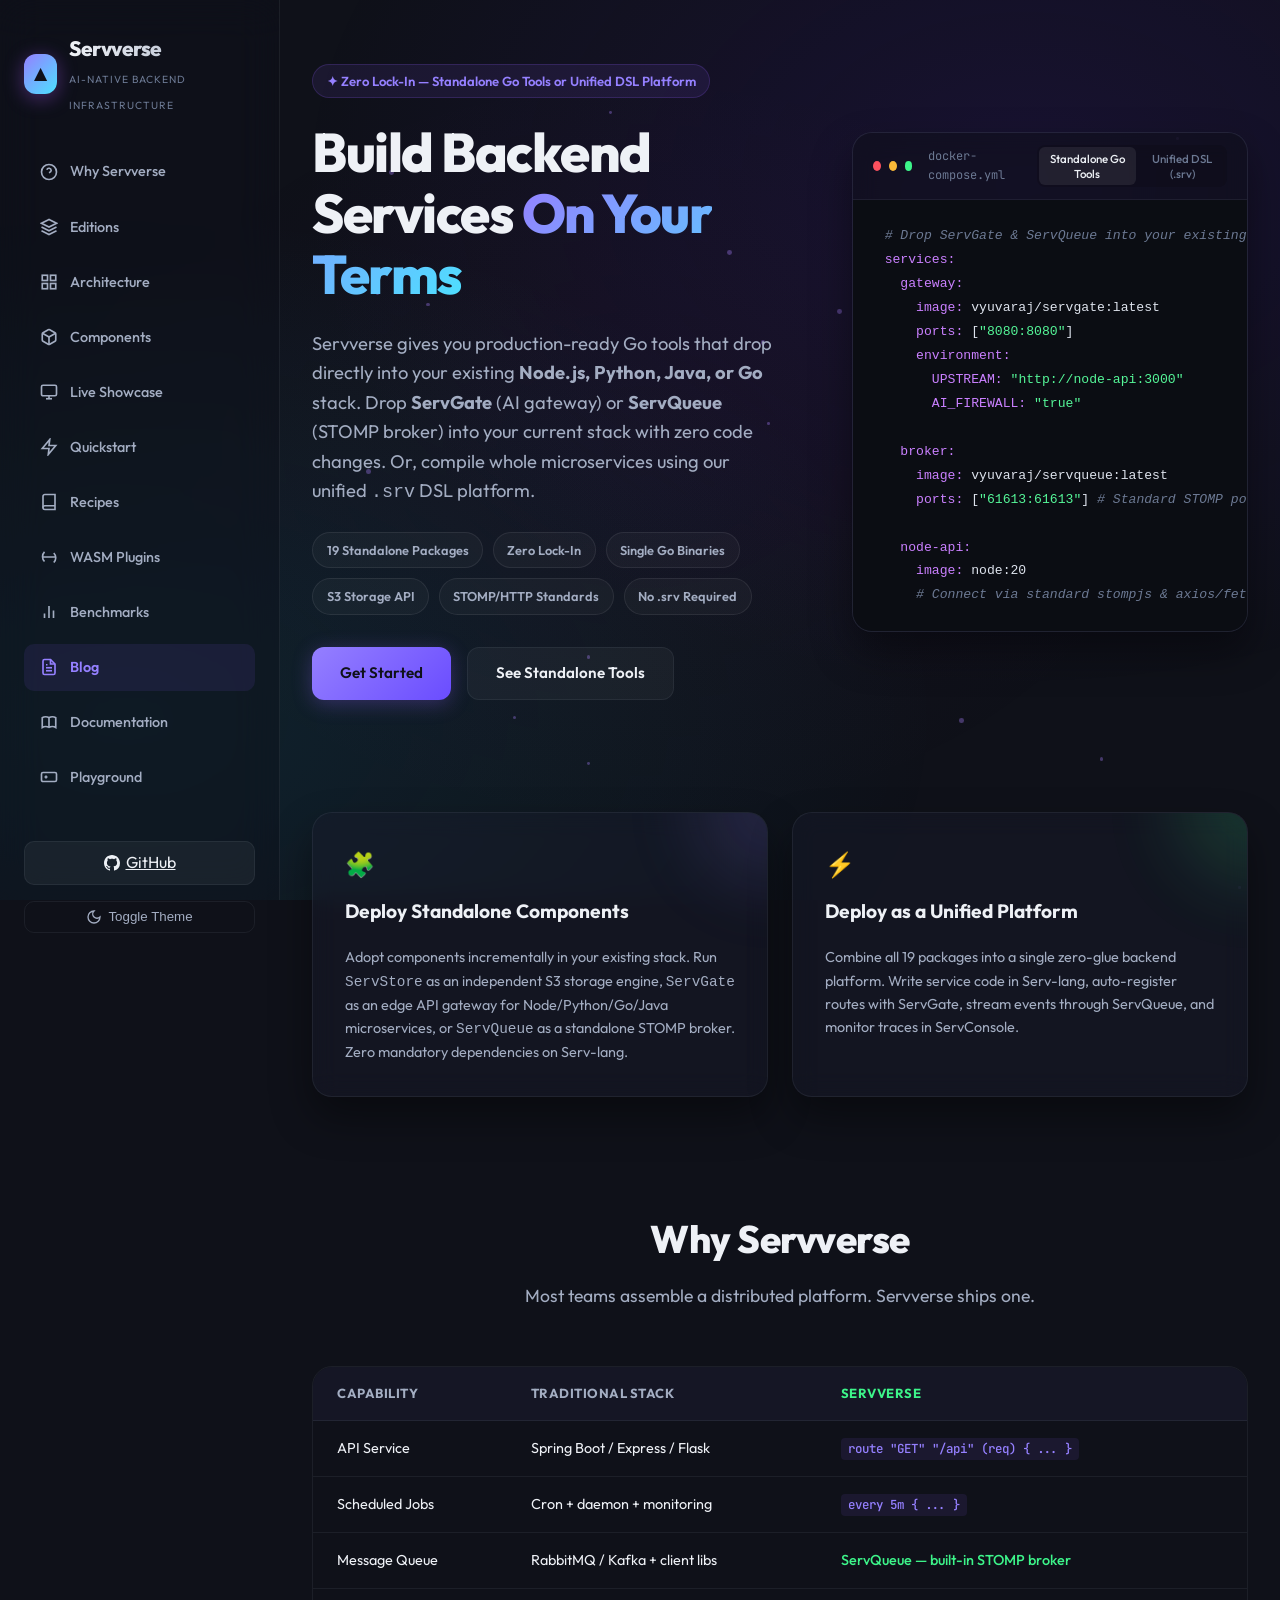
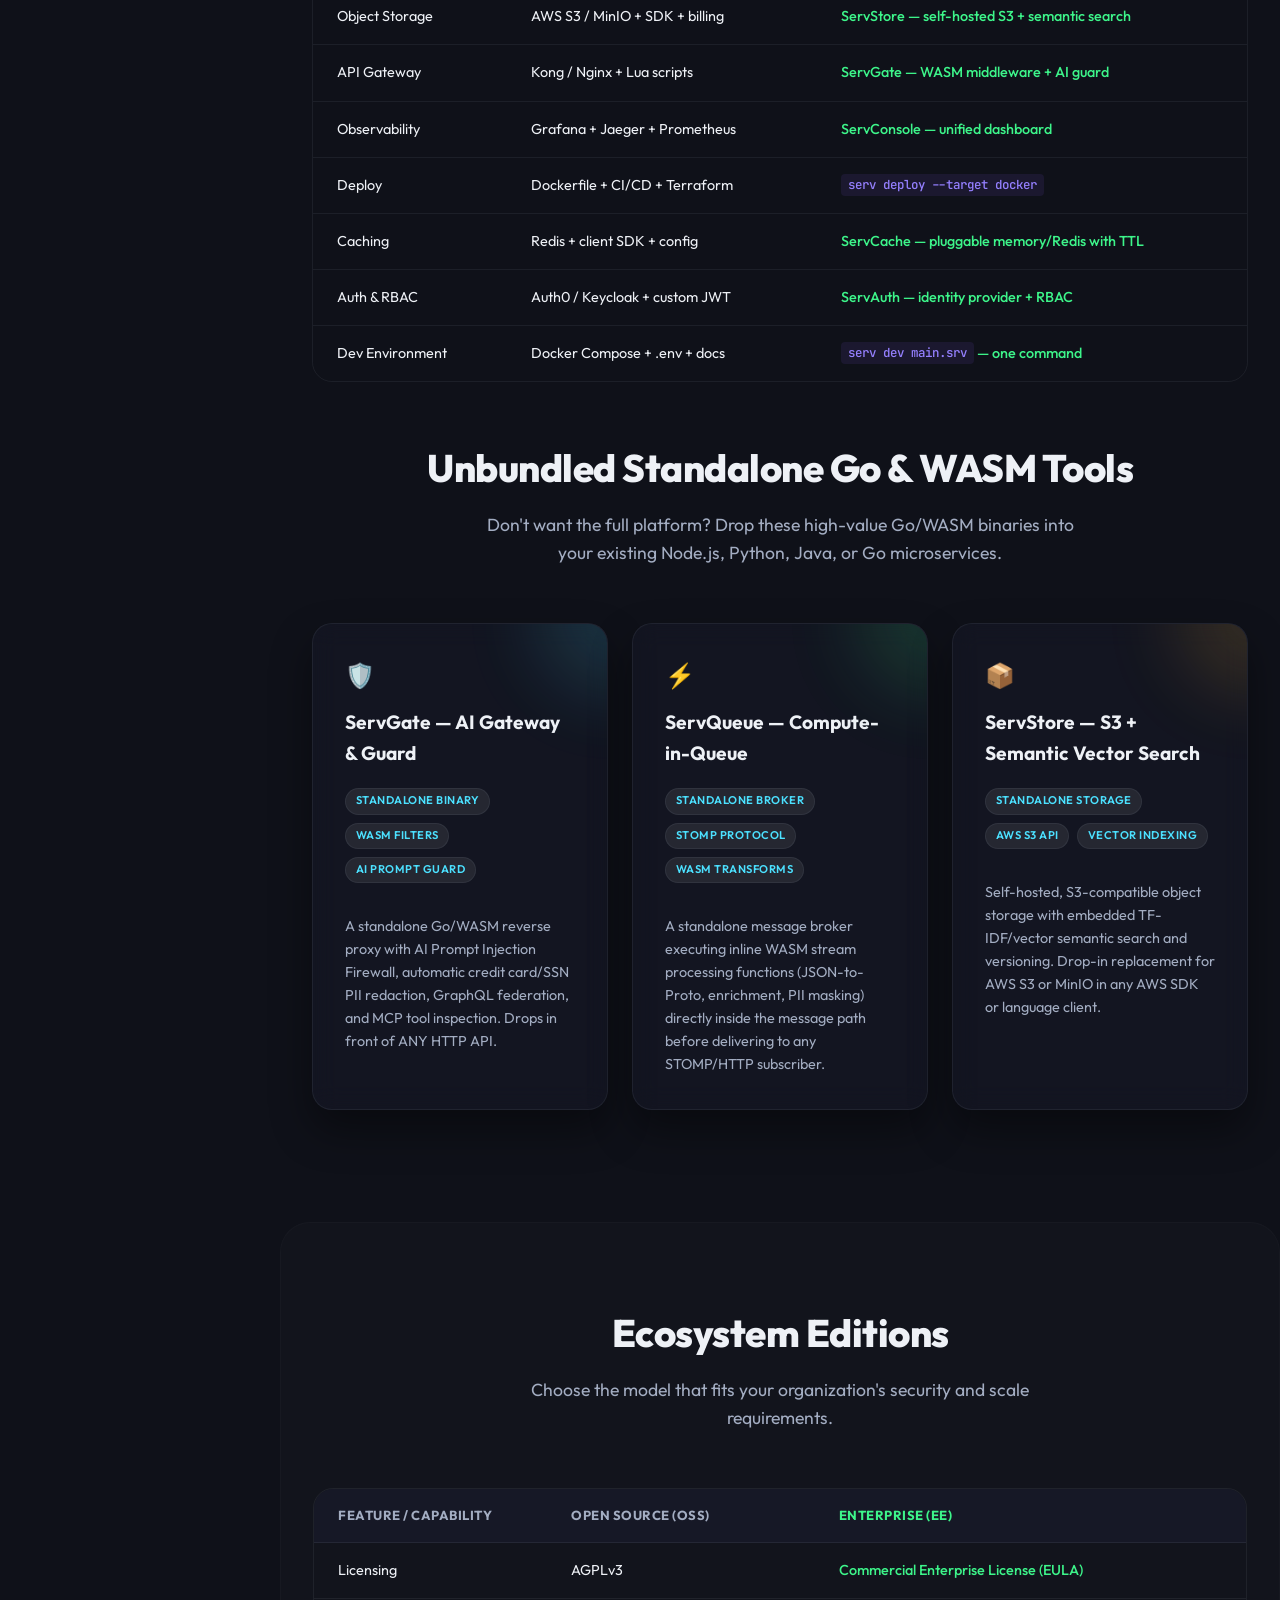
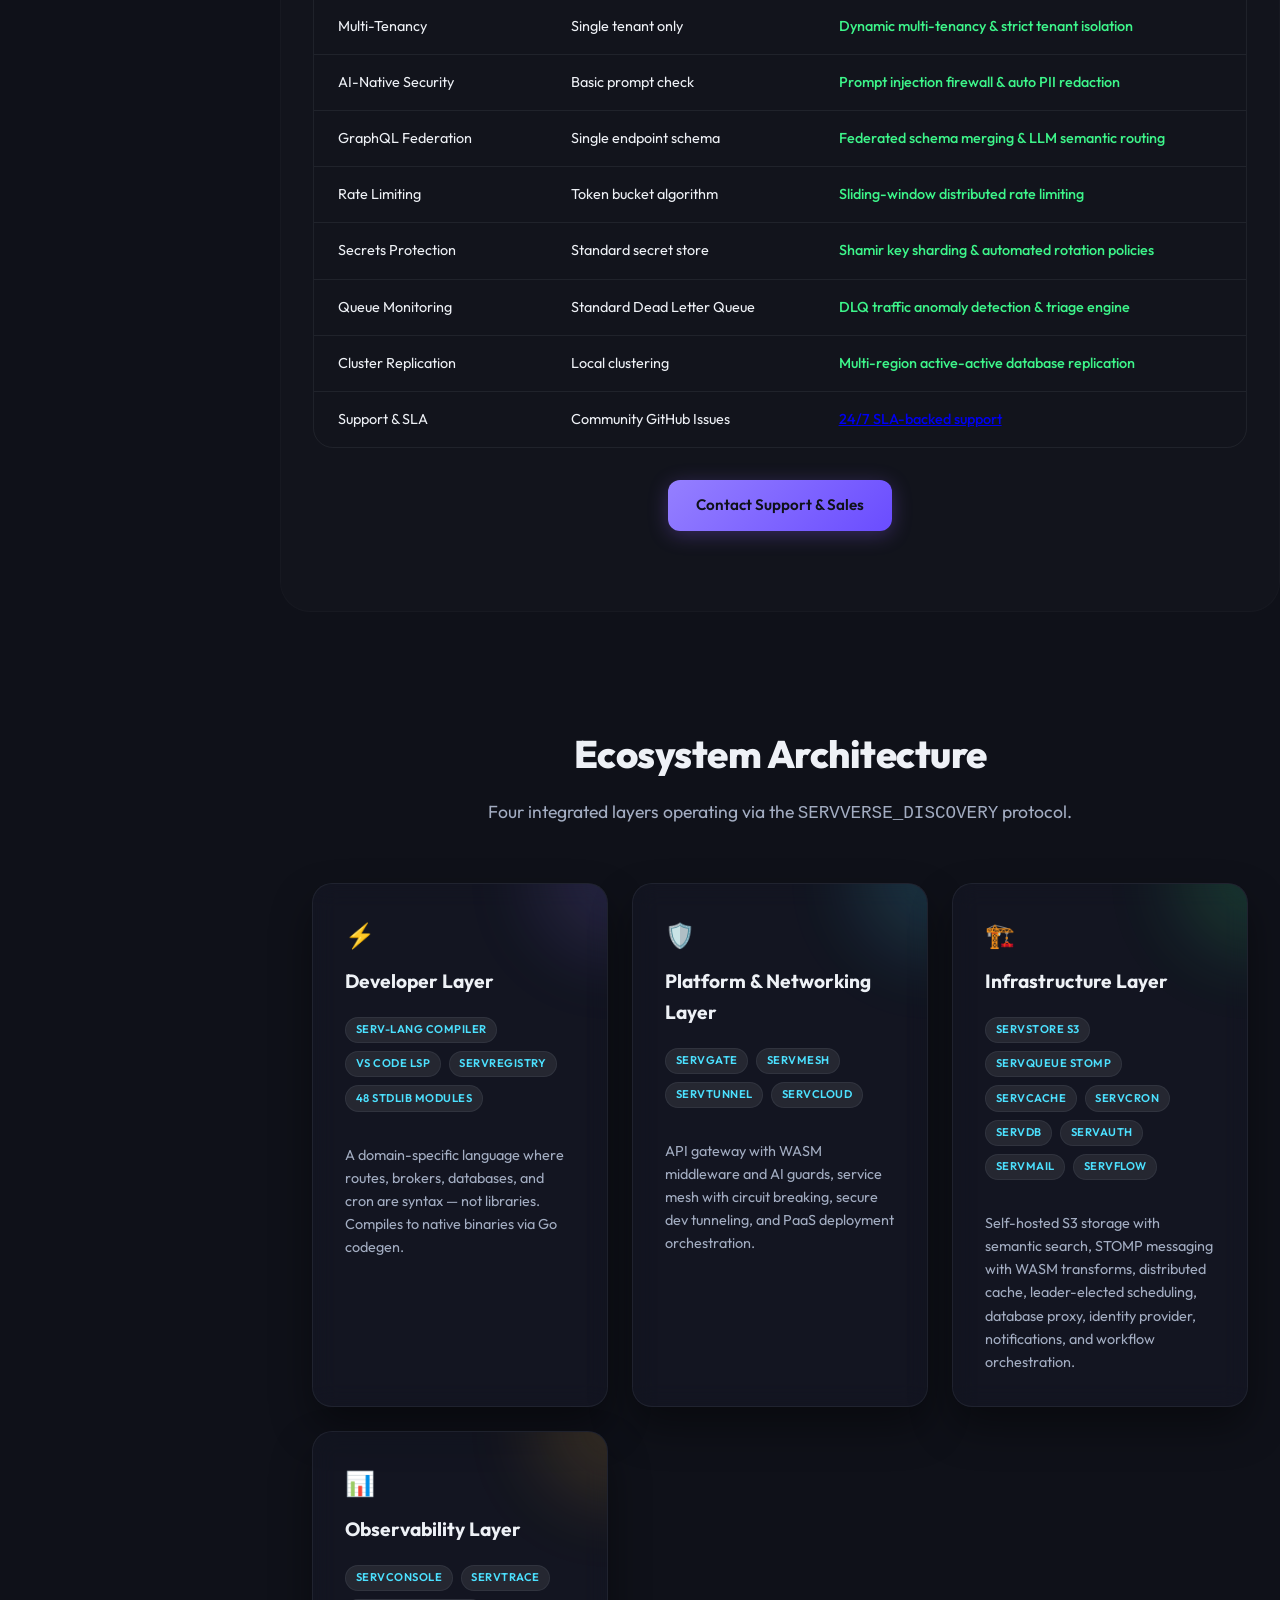
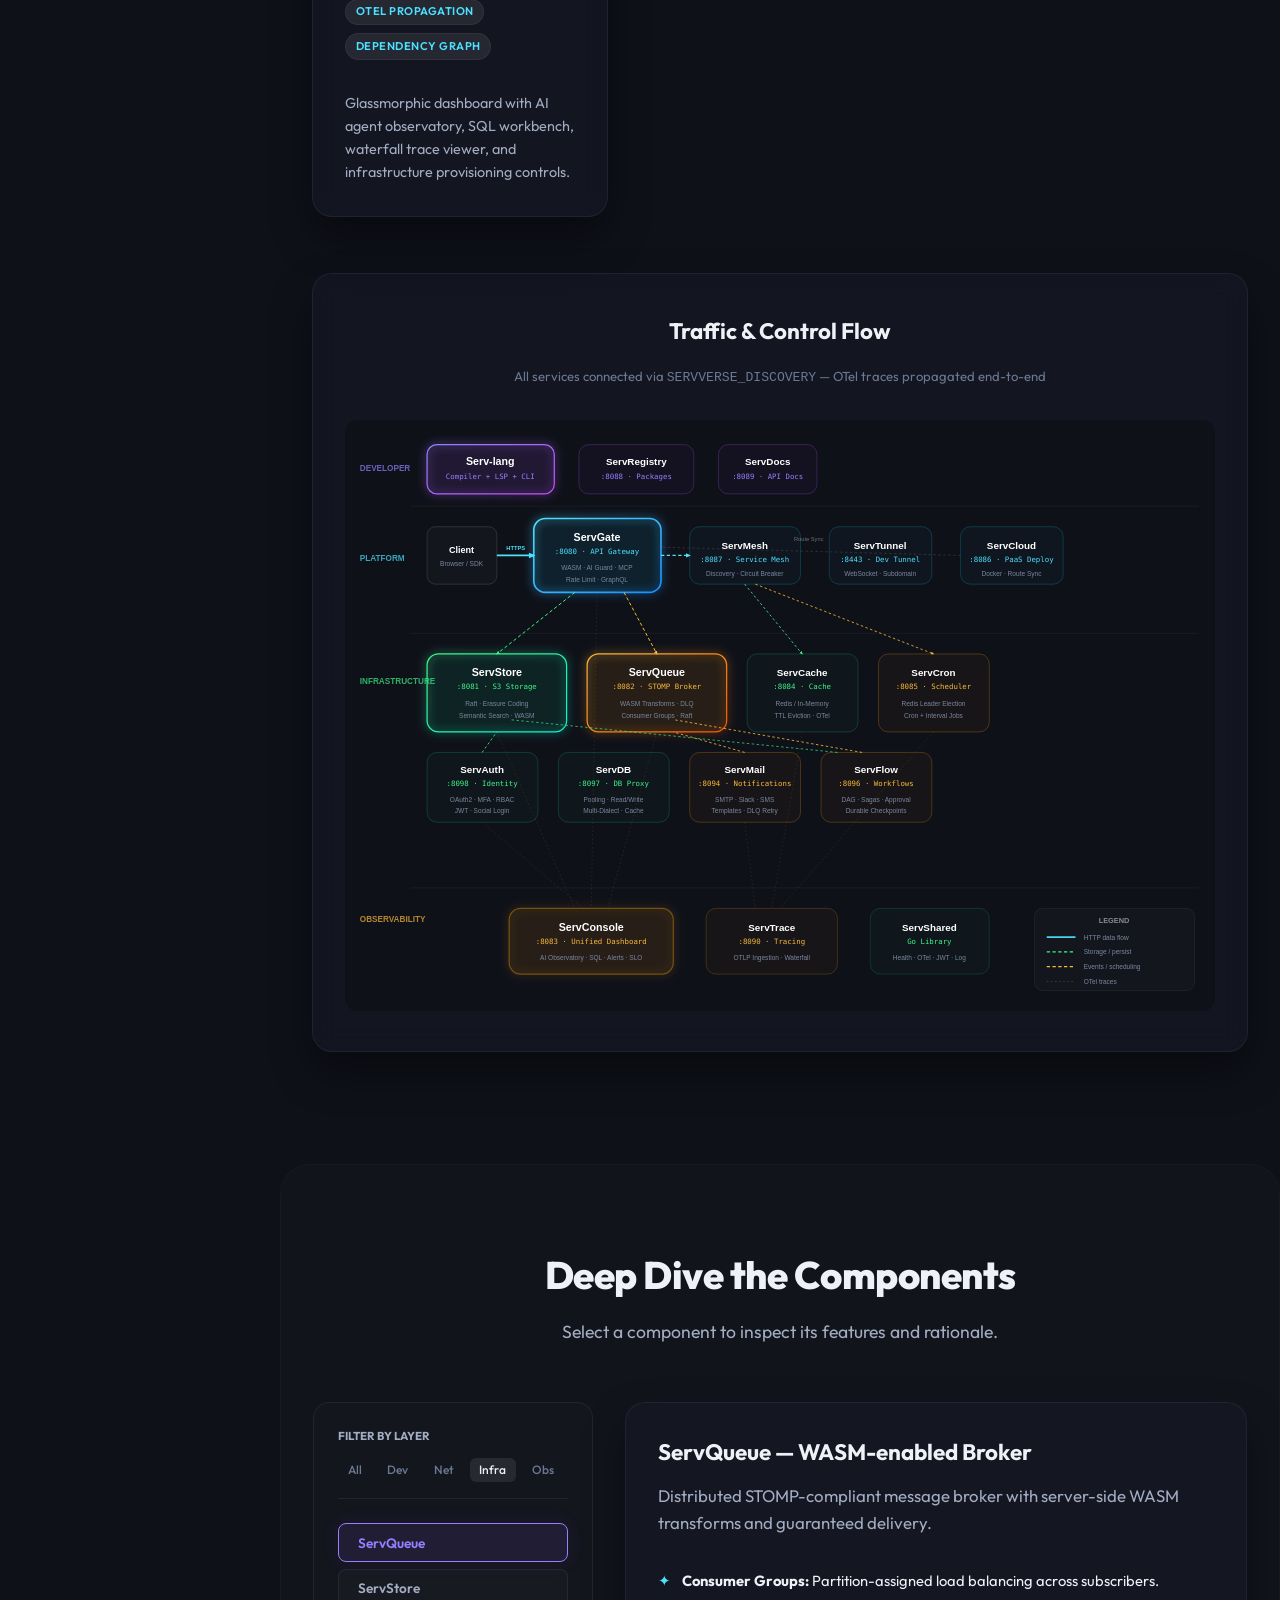
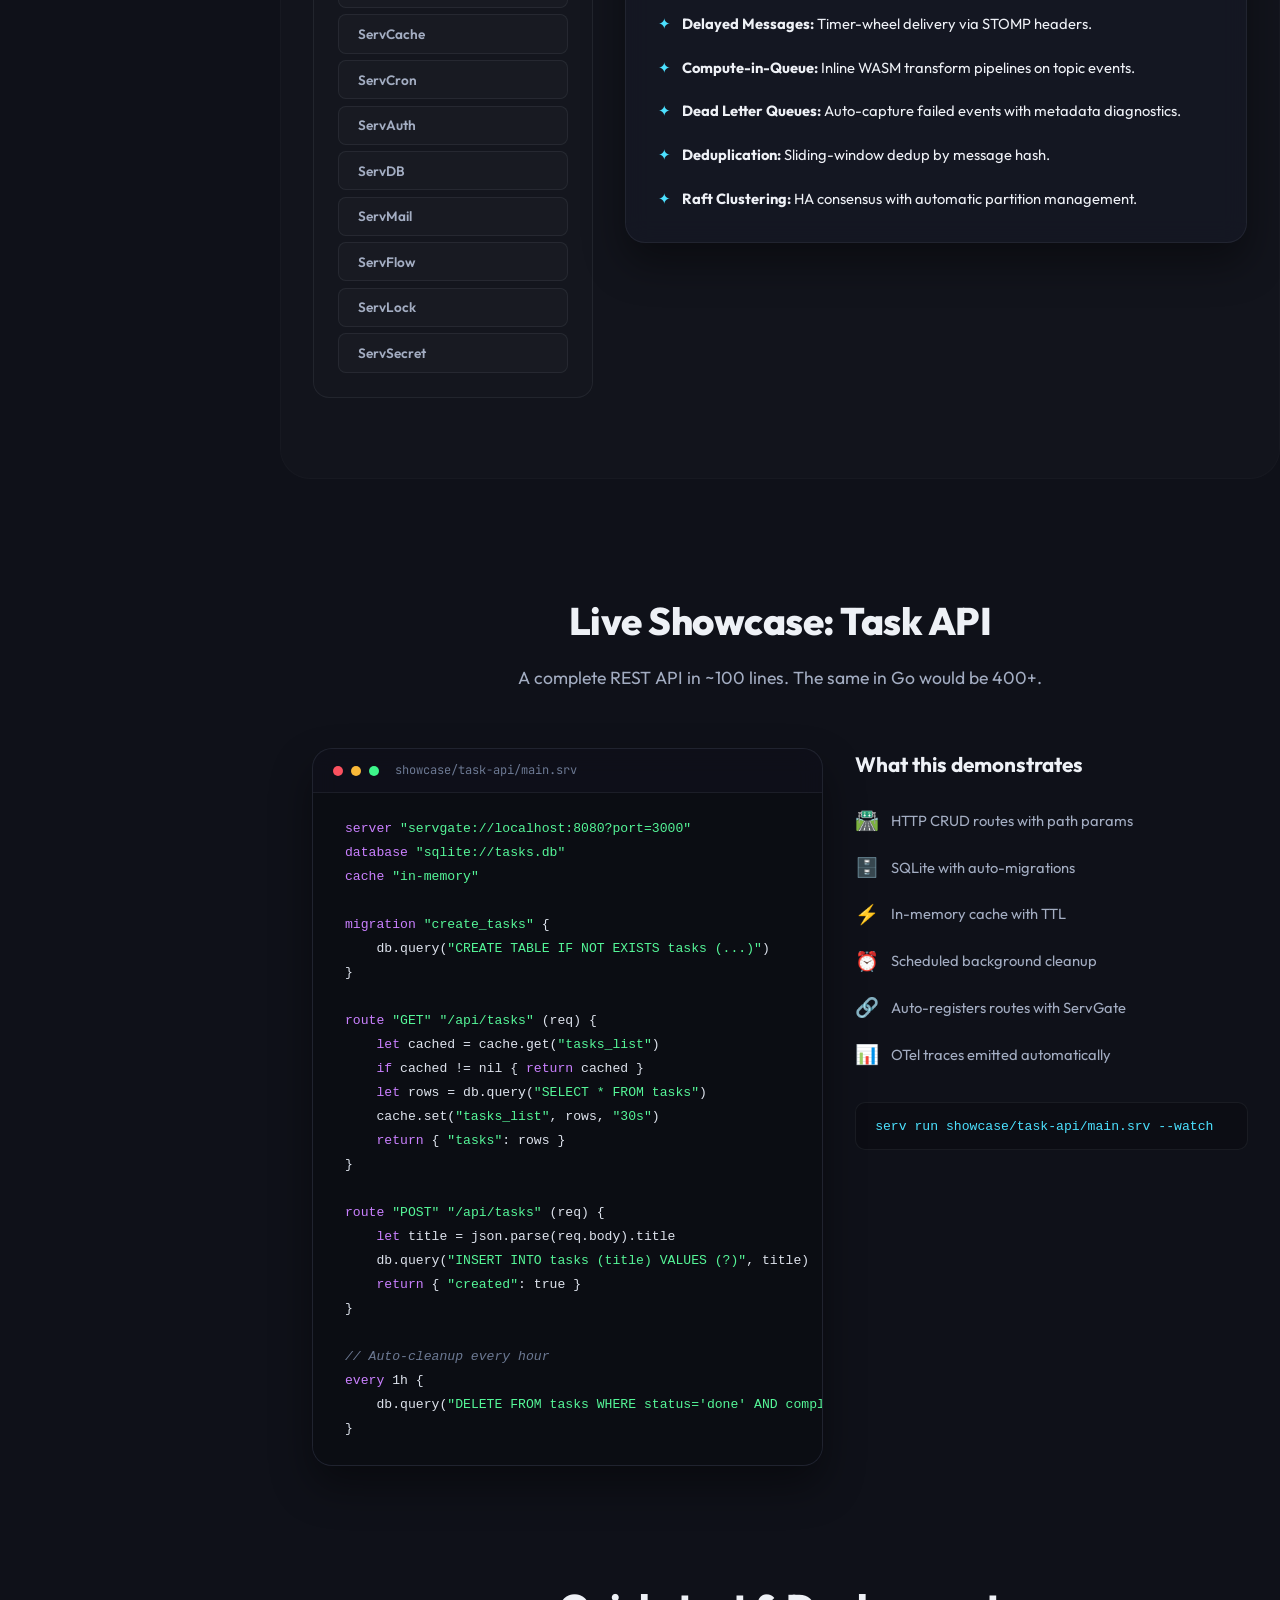
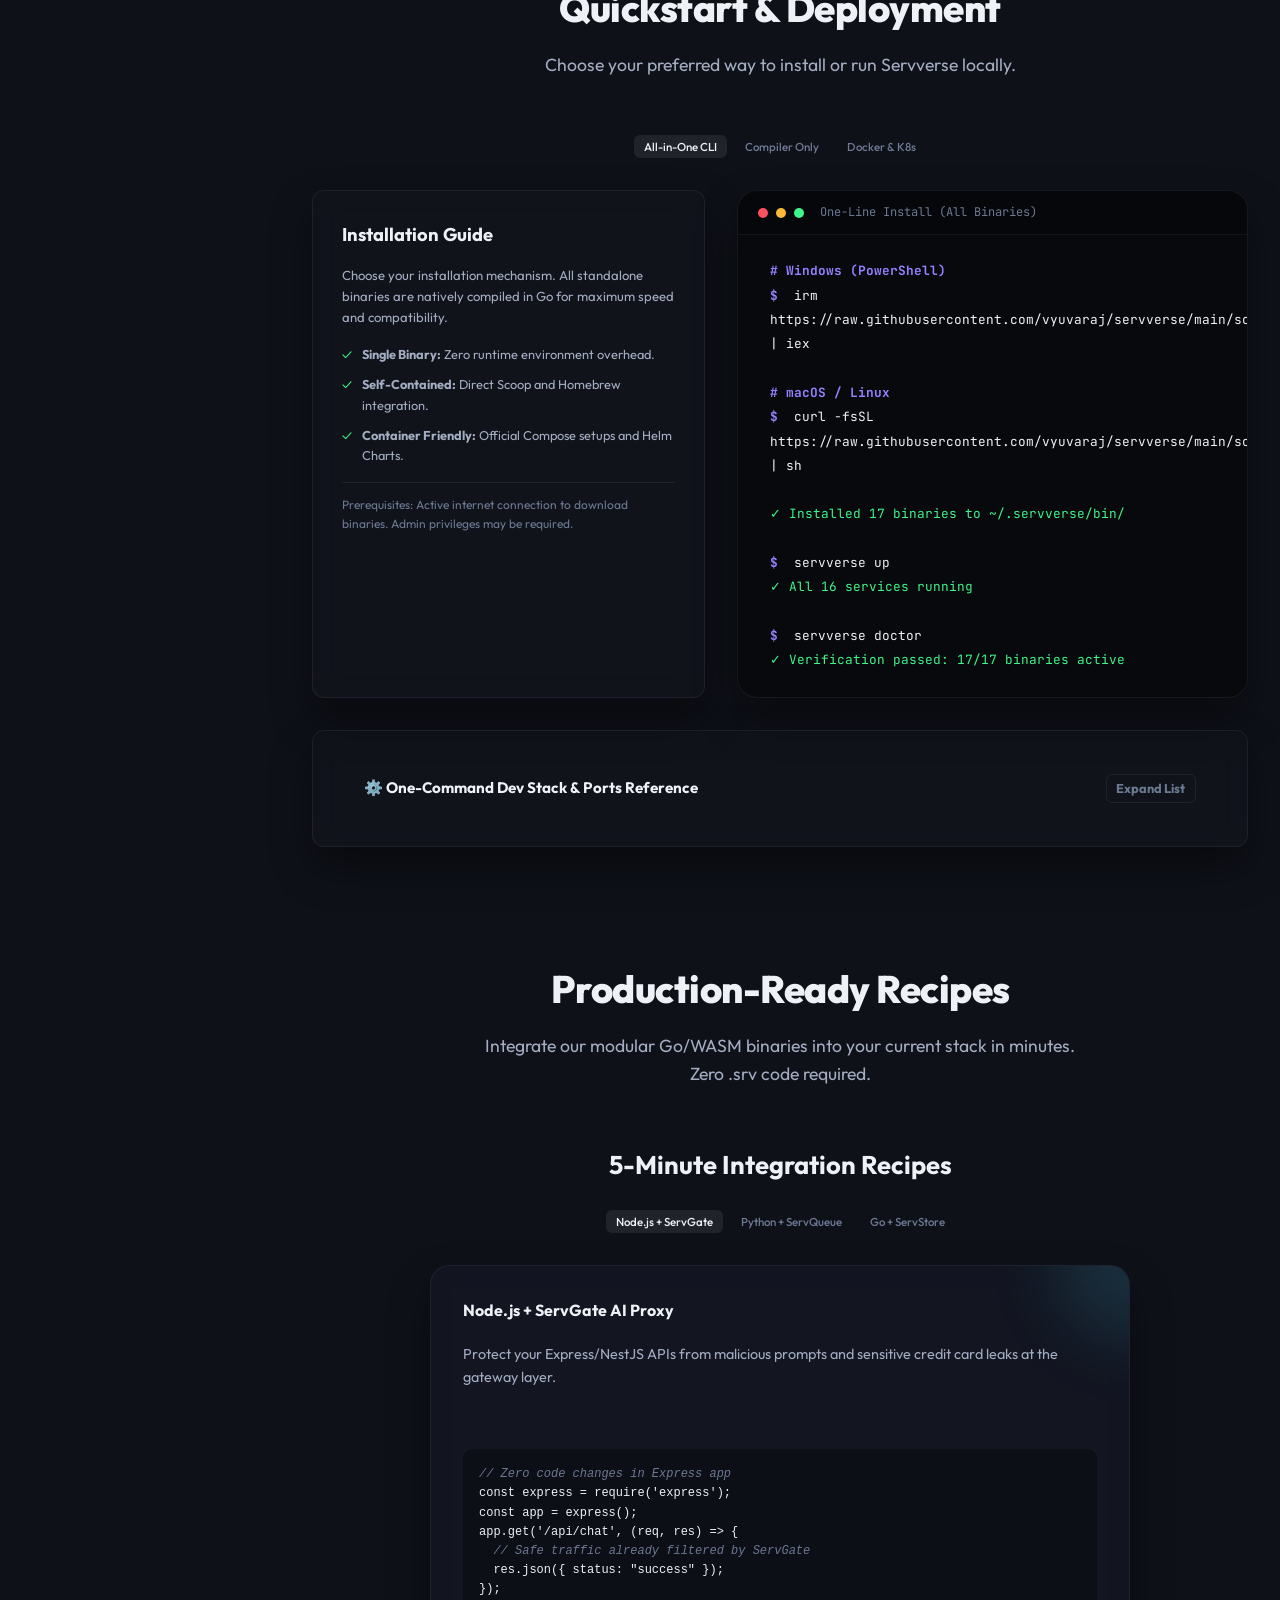
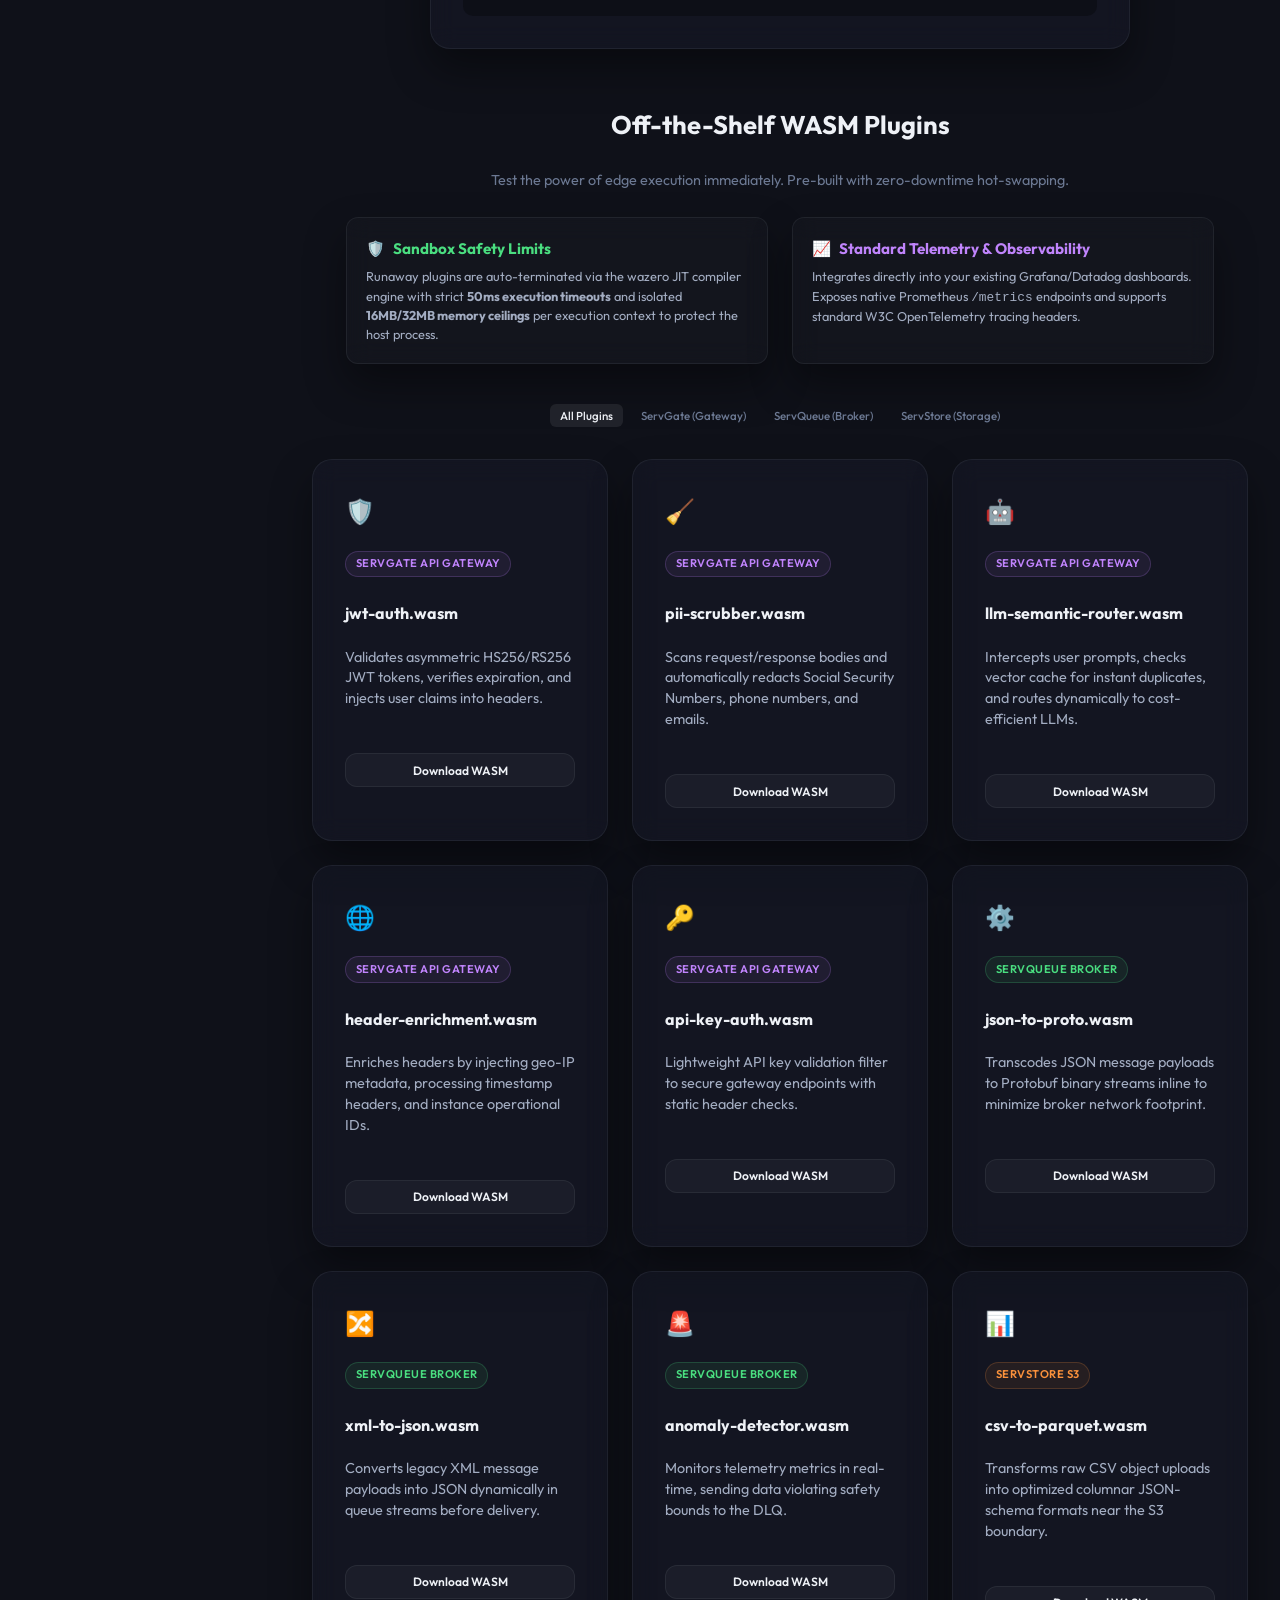
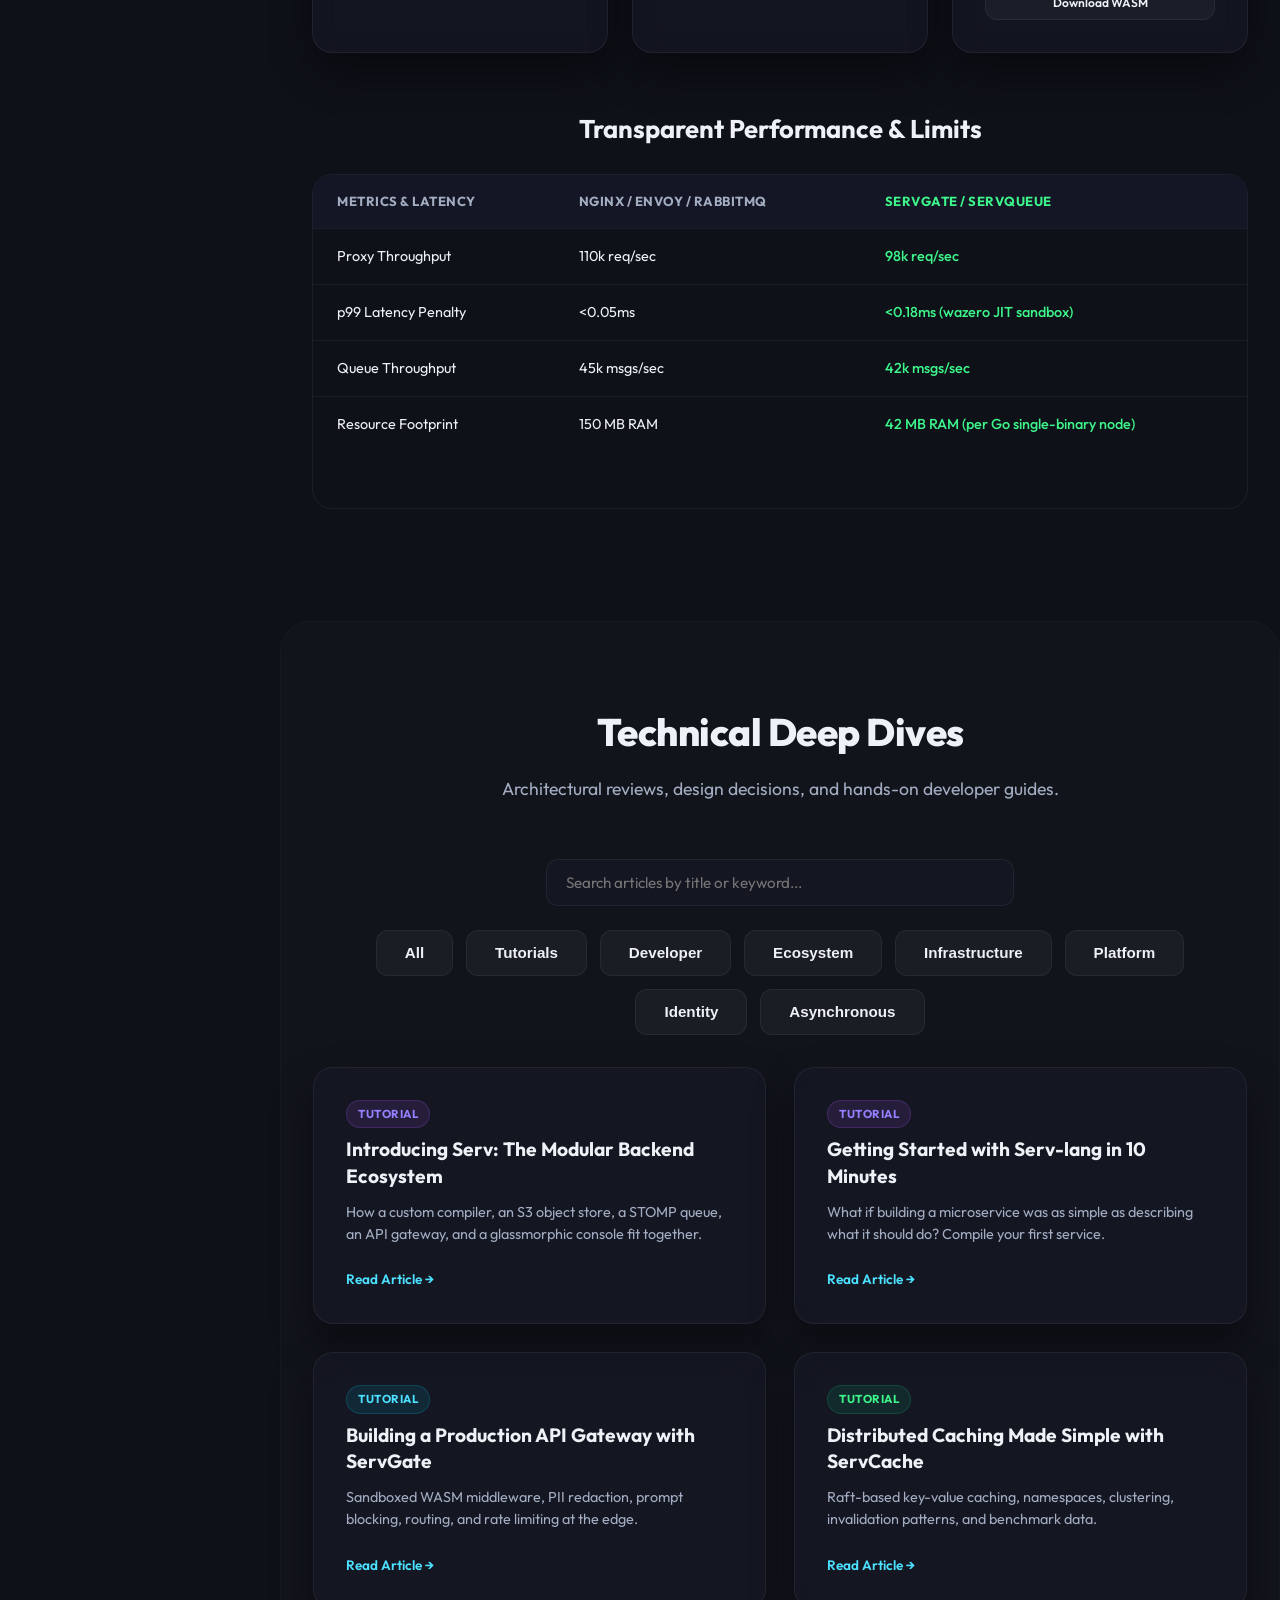
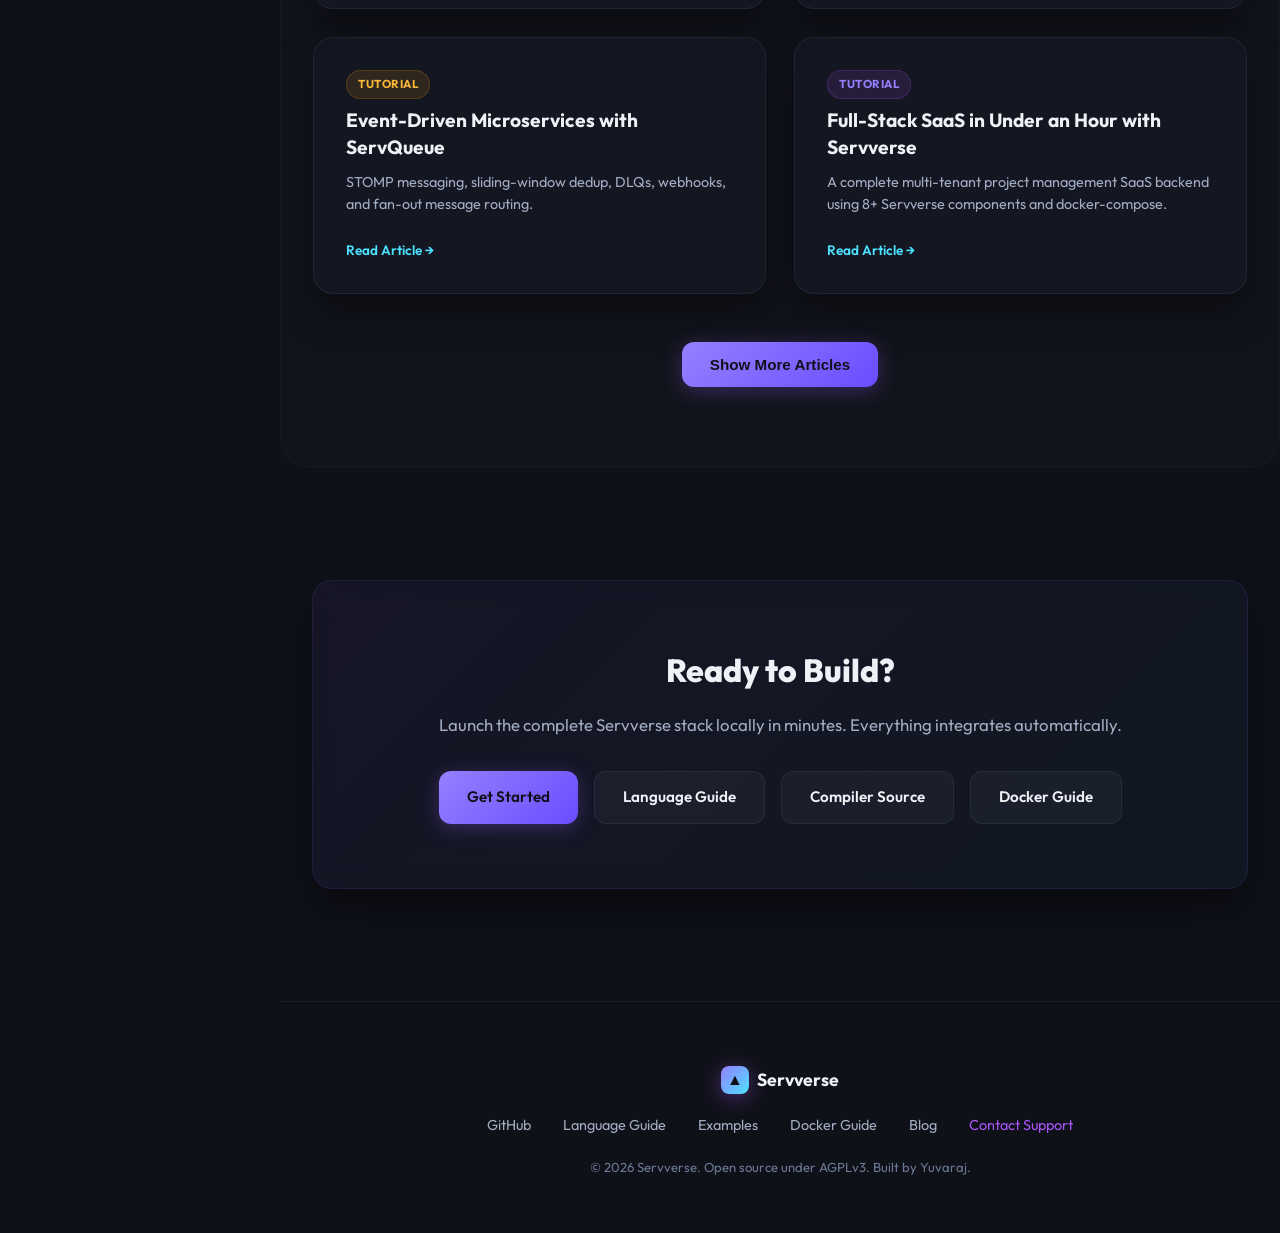
==== commit 9b9a10e4: "Rename layouts to establish Left-Hand Navigation (LHN) version as primary index.html and relocate ol" ====
--- a/index.html
+++ b/index.html
@@ -42,41 +42,94 @@
   <div class="aurora-bg"></div>
   <div class="particles" id="particles"></div>
 
-  <!-- Navbar -->
-  <header class="navbar" id="navbar">
-    <a href="index.html" class="logo-area" aria-label="Servverse home">
+  <!-- Left Hand Navigation Sidebar -->
+  <aside class="sidebar" id="sidebar">
+    <a href="index.html" class="logo-area" aria-label="Servverse home" style="margin-bottom:2rem;">
       <div class="logo-icon">▲</div>
       <div class="logo-text">
-        <h1>Servverse</h1>
-        <span>AI-Native Backend Infrastructure</span>
+        <h1 style="font-size:1.3rem;">Servverse</h1>
+        <span style="font-size:0.65rem;">AI-Native Backend Infrastructure</span>
       </div>
     </a>
-    <nav class="nav-links" id="nav-links" role="navigation" aria-label="Main navigation">
-      <a href="#why">Why</a>
-      <a href="#editions">Editions</a>
-      <a href="#architecture">Architecture</a>
-      <a href="#components">Components</a>
-      <a href="#showcase">Showcase</a>
-      <a href="#quickstart">Quickstart</a>
-      <a href="#recipes">Recipes</a>
-      <a href="#wasm-plugins">WASM Plugins</a>
-      <a href="#benchmarks">Benchmarks</a>
-      <a href="#blog">Blog</a>
-      <a href="https://github.com/vyuvaraj/servverse/blob/main/docs/index.md" target="_blank" rel="noopener">Docs</a>
-      <a href="https://vyuvaraj.github.io/servverse/playground/" target="_blank" rel="noopener">Playground</a>
-      <a href="https://github.com/vyuvaraj/serv" class="github-btn" target="_blank" rel="noopener">
-        <svg width="16" height="16" fill="currentColor" viewBox="0 0 16 16" style="margin-right:6px"><path d="M8 0C3.58 0 0 3.58 0 8c0 3.54 2.29 6.53 5.47 7.59.4.07.55-.17.55-.38 0-.19-.01-.82-.01-1.49-2.01.37-2.53-.49-2.69-.94-.09-.23-.48-.94-.82-1.13-.28-.15-.68-.52-.01-.53.63-.01 1.08.58 1.23.82.72 1.21 1.87.87 2.33.66.07-.52.28-.87.51-1.07-1.78-.2-3.64-.89-3.64-3.95 0-.87.31-1.59.82-2.15-.08-.2-.36-1.02.08-2.12 0 0 .67-.21 2.2.82.64-.18 1.32-.27 2-.27.68 0 1.36.09 2 .27 1.53-1.04 2.2-.82 2.2-.82.44 1.1.16 1.92.08 2.12.51.56.82 1.27.82 2.15 0 3.07-1.87 3.75-3.65 3.95.29.25.54.73.54 1.48 0 1.07-.01 1.93-.01 2.2 0 .21.15.46.55.38A8.013 8.013 0 0016 8c0-4.42-3.58-8-8-8z"/></svg>
-        GitHub
+    <nav class="sidebar-links" role="navigation" aria-label="Main navigation">
+      <a href="#why" class="sidebar-link active">
+        <svg viewBox="0 0 24 24"><circle cx="12" cy="12" r="10"></circle><path d="M9.09 9a3 3 0 0 1 5.83 1c0 2-3 3-3 3"></path><line x1="12" y1="17" x2="12.01" y2="17"></line></svg>
+        Why Servverse
       </a>
-      <button id="theme-toggle" class="theme-toggle-btn" aria-label="Toggle theme">
-        <svg class="sun-icon" viewBox="0 0 24 24" fill="none" stroke="currentColor" stroke-width="2"><circle cx="12" cy="12" r="4"/><path d="M12 2v2M12 20v2M4.93 4.93l1.41 1.41M17.66 17.66l1.41 1.41M2 12h2M20 12h2M6.34 17.66l-1.41 1.41M19.07 4.93l-1.41 1.41"/></svg>
-        <svg class="moon-icon" viewBox="0 0 24 24" fill="none" stroke="currentColor" stroke-width="2"><path d="M12 3a6 6 0 0 0 9 9 9 9 0 1 1-9-9Z"/></svg>
-      </button>
+      <a href="#editions" class="sidebar-link">
+        <svg viewBox="0 0 24 24"><path d="M12 2L2 7l10 5 10-5-10-5zM2 17l10 5 10-5M2 12l10 5 10-5"></path></svg>
+        Editions
+      </a>
+      <a href="#architecture" class="sidebar-link">
+        <svg viewBox="0 0 24 24"><rect x="3" y="3" width="7" height="7"></rect><rect x="14" y="3" width="7" height="7"></rect><rect x="14" y="14" width="7" height="7"></rect><rect x="3" y="14" width="7" height="7"></rect></svg>
+        Architecture
+      </a>
+      <a href="#components" class="sidebar-link">
+        <svg viewBox="0 0 24 24"><path d="M21 16V8a2 2 0 0 0-1-1.73l-7-4a2 2 0 0 0-2 0l-7 4A2 2 0 0 0 3 8v8a2 2 0 0 0 1 1.73l7 4a2 2 0 0 0 2 0l7-4A2 2 0 0 0 21 16z"></path><polyline points="3.27 6.96 12 12.01 20.73 6.96"></polyline><line x1="12" y1="22.08" x2="12" y2="12"></line></svg>
+        Components
+      </a>
+      <a href="#showcase" class="sidebar-link">
+        <svg viewBox="0 0 24 24"><rect x="2" y="3" width="20" height="14" rx="2" ry="2"></rect><line x1="8" y1="21" x2="16" y2="21"></line><line x1="12" y1="17" x2="12" y2="21"></line></svg>
+        Live Showcase
+      </a>
+      <a href="#quickstart" class="sidebar-link">
+        <svg viewBox="0 0 24 24"><polygon points="13 2 3 14 12 14 11 22 21 10 12 10 13 2"></polygon></svg>
+        Quickstart
+      </a>
+      <a href="#recipes" class="sidebar-link">
+        <svg viewBox="0 0 24 24"><path d="M4 19.5A2.5 2.5 0 0 1 6.5 17H20"></path><path d="M6.5 2H20v20H6.5A2.5 2.5 0 0 1 4 19.5v-15A2.5 2.5 0 0 1 6.5 2z"></path></svg>
+        Recipes
+      </a>
+      <a href="#wasm-plugins" class="sidebar-link">
+        <svg viewBox="0 0 24 24"><path d="M18.36 6.64a9 9 0 0 1 0 12.73M6.01 18a9 9 0 0 1 0-12.73M21 12H3"></path></svg>
+        WASM Plugins
+      </a>
+      <a href="#benchmarks" class="sidebar-link">
+        <svg viewBox="0 0 24 24"><line x1="18" y1="20" x2="18" y2="10"></line><line x1="12" y1="20" x2="12" y2="4"></line><line x1="6" y1="20" x2="6" y2="14"></line></svg>
+        Benchmarks
+      </a>
+      <a href="#blog" class="sidebar-link">
+        <svg viewBox="0 0 24 24"><path d="M14 2H6a2 2 0 0 0-2 2v16a2 2 0 0 0 2 2h12a2 2 0 0 0 2-2V8z"></path><polyline points="14 2 14 8 20 8"></polyline><line x1="16" y1="13" x2="8" y2="13"></line><line x1="16" y1="17" x2="8" y2="17"></line><polyline points="10 9 9 9 8 9"></polyline></svg>
+        Blog
+      </a>
+      <a href="https://github.com/vyuvaraj/servverse/blob/main/docs/index.md" target="_blank" rel="noopener" class="sidebar-link">
+        <svg viewBox="0 0 24 24"><path d="M12 6.253v13m0-13C10.832 5.477 9.246 5 7.5 5S4.168 5.477 3 6.253v13C4.168 18.477 5.754 18 7.5 18s3.332.477 4.5 1.253m0-13C13.168 5.477 14.754 5 16.5 5c1.747 0 3.332.477 4.5 1.253v13C19.832 18.477 18.247 18 16.5 18c-1.746 0-3.332.477-4.5 1.253"></path></svg>
+        Documentation
+      </a>
+      <a href="https://vyuvaraj.github.io/servverse/playground/" target="_blank" rel="noopener" class="sidebar-link">
+        <svg viewBox="0 0 24 24"><rect x="2" y="6" width="20" height="12" rx="2"></rect><path d="M6 12h4M8 10v4M15 11h.01M18 13h.01"></path></svg>
+        Playground
+      </a>
+      
+      <div style="margin-top:auto; padding-top:2rem; display:flex; flex-direction:column; gap:1rem;">
+        <a href="https://github.com/vyuvaraj/serv" class="github-btn" target="_blank" rel="noopener" style="justify-content:center; width:100%;">
+          <svg width="16" height="16" fill="currentColor" viewBox="0 0 16 16" style="margin-right:6px"><path d="M8 0C3.58 0 0 3.58 0 8c0 3.54 2.29 6.53 5.47 7.59.4.07.55-.17.55-.38 0-.19-.01-.82-.01-1.49-2.01.37-2.53-.49-2.69-.94-.09-.23-.48-.94-.82-1.13-.28-.15-.68-.52-.01-.53.63-.01 1.08.58 1.23.82.72 1.21 1.87.87 2.33.66.07-.52.28-.87.51-1.07-1.78-.2-3.64-.89-3.64-3.95 0-.87.31-1.59.82-2.15-.08-.2-.36-1.02.08-2.12 0 0 .67-.21 2.2.82.64-.18 1.32-.27 2-.27.68 0 1.36.09 2 .27 1.53-1.04 2.2-.82 2.2-.82.44 1.1.16 1.92.08 2.12.51.56.82 1.27.82 2.15 0 3.07-1.87 3.75-3.65 3.95.29.25.54.73.54 1.48 0 1.07-.01 1.93-.01 2.2 0 .21.15.46.55.38A8.013 8.013 0 0016 8c0-4.42-3.58-8-8-8z"/></svg>
+          GitHub
+        </a>
+        <button id="theme-toggle-sidebar" class="theme-toggle-btn" aria-label="Toggle theme" style="justify-content:center; width:100%;">
+          <svg class="sun-icon" viewBox="0 0 24 24" fill="none" stroke="currentColor" stroke-width="2" style="width:16px;height:16px;margin-right:6px"><circle cx="12" cy="12" r="4"/><path d="M12 2v2M12 20v2M4.93 4.93l1.41 1.41M17.66 17.66l1.41 1.41M2 12h2M20 12h2M6.34 17.66l-1.41 1.41M19.07 4.93l-1.41 1.41"/></svg>
+          <svg class="moon-icon" viewBox="0 0 24 24" fill="none" stroke="currentColor" stroke-width="2" style="width:16px;height:16px;margin-right:6px"><path d="M12 3a6 6 0 0 0 9 9 9 9 0 1 1-9-9Z"/></svg>
+          Toggle Theme
+        </button>
+      </div>
     </nav>
+  </aside>
+
+  <!-- Mobile Top Bar -->
+  <header class="mobile-navbar">
+    <a href="index.html" class="logo-area" aria-label="Servverse home">
+      <div class="logo-icon" style="font-size:1.2rem;">▲</div>
+      <div class="logo-text">
+        <h1 style="font-size:1rem;margin:0;">Servverse</h1>
+      </div>
+    </a>
     <button class="mobile-toggle" id="mobile-toggle" aria-label="Toggle navigation">
       <span></span><span></span><span></span>
     </button>
   </header>
+
+  <!-- Main content wrapped for LHN side-margins -->
+  <main class="main-content-layout">
 
   <!-- Hero Section -->
   <section class="hero">
@@ -341,10 +394,10 @@
         <div style="display:flex; flex-direction:column; gap:0.5rem; border-bottom:1px solid var(--border-glass); padding-bottom:1rem;">
           <span style="font-size:0.72rem; font-weight:700; text-transform:uppercase; color:var(--text-secondary); margin-bottom:0.25rem;">Filter by Layer</span>
           <div style="display:flex; gap:0.4rem; flex-wrap:wrap;">
-            <button class="visual-tab-btn active" id="cat-btn-all" onclick="filterCompCategory('all')" style="font-size:0.75rem; padding:0.3rem 0.6rem;">All</button>
+            <button class="visual-tab-btn" id="cat-btn-all" onclick="filterCompCategory('all')" style="font-size:0.75rem; padding:0.3rem 0.6rem;">All</button>
             <button class="visual-tab-btn" id="cat-btn-dev" onclick="filterCompCategory('dev')" style="font-size:0.75rem; padding:0.3rem 0.6rem;">Dev</button>
             <button class="visual-tab-btn" id="cat-btn-net" onclick="filterCompCategory('net')" style="font-size:0.75rem; padding:0.3rem 0.6rem;">Net</button>
-            <button class="visual-tab-btn" id="cat-btn-infra" onclick="filterCompCategory('infra')" style="font-size:0.75rem; padding:0.3rem 0.6rem;">Infra</button>
+            <button class="visual-tab-btn active" id="cat-btn-infra" onclick="filterCompCategory('infra')" style="font-size:0.75rem; padding:0.3rem 0.6rem;">Infra</button>
             <button class="visual-tab-btn" id="cat-btn-obs" onclick="filterCompCategory('obs')" style="font-size:0.75rem; padding:0.3rem 0.6rem;">Obs</button>
           </div>
         </div>
@@ -1029,6 +1082,7 @@
       <p class="footer-copy">© 2026 Servverse. Open source under AGPLv3. Built by Yuvaraj.</p>
     </div>
   </footer>
+  </main>
 
   <!-- Scripts -->
   <script>
@@ -1044,23 +1098,47 @@
 
     // Theme toggle
     const themeToggle = document.getElementById('theme-toggle');
+    const themeToggleSidebar = document.getElementById('theme-toggle-sidebar');
     if (localStorage.getItem('theme') === 'light') document.documentElement.classList.add('light-theme');
-    themeToggle.addEventListener('click', () => {
+    
+    const toggleTheme = () => {
       document.documentElement.classList.toggle('light-theme');
       localStorage.setItem('theme', document.documentElement.classList.contains('light-theme') ? 'light' : 'dark');
-    });
-
-    // Mobile nav toggle
+    };
+    if (themeToggle) themeToggle.addEventListener('click', toggleTheme);
+    if (themeToggleSidebar) themeToggleSidebar.addEventListener('click', toggleTheme);
+
+    // Mobile sidebar toggle
     const mobileToggle = document.getElementById('mobile-toggle');
-    const navLinks = document.getElementById('nav-links');
+    const sidebar = document.getElementById('sidebar');
     mobileToggle.addEventListener('click', () => {
-      navLinks.classList.toggle('open');
+      sidebar.classList.toggle('open');
       mobileToggle.classList.toggle('active');
     });
 
     // Navbar shrink on scroll
     window.addEventListener('scroll', () => {
-      document.getElementById('navbar').classList.toggle('scrolled', window.scrollY > 60);
+      const mobileNav = document.querySelector('.mobile-navbar');
+      if (mobileNav) mobileNav.classList.toggle('scrolled', window.scrollY > 40);
+
+      // Scrollspy active state for LHN links
+      const sections = document.querySelectorAll('section[id]');
+      let currentSection = "";
+      sections.forEach(sec => {
+        const top = sec.offsetTop - 120;
+        if (window.scrollY >= top) {
+          currentSection = sec.getAttribute('id');
+        }
+      });
+
+      if (currentSection) {
+        document.querySelectorAll('.sidebar-link').forEach(link => {
+          link.classList.remove('active');
+          if (link.getAttribute('href') === `#${currentSection}`) {
+            link.classList.add('active');
+          }
+        });
+      }
     });
 
     // Scroll reveal via IntersectionObserver
@@ -1092,7 +1170,7 @@
         e.preventDefault();
         const t = document.querySelector(a.getAttribute('href'));
         if (t) t.scrollIntoView({ behavior: 'smooth', block: 'start' });
-        if (navLinks.classList.contains('open')) { navLinks.classList.remove('open'); mobileToggle.classList.remove('active'); }
+        if (sidebar.classList.contains('open')) { sidebar.classList.remove('open'); mobileToggle.classList.remove('active'); }
       });
     });
 
@@ -1187,7 +1265,10 @@
         container.innerHTML = `<p style="grid-column: 1/-1; text-align: center; color: var(--text-muted);">Failed to load articles.</p>`;
       }
     }
-    window.addEventListener('DOMContentLoaded', loadBlogPosts);
+    window.addEventListener('DOMContentLoaded', () => {
+      loadBlogPosts();
+      filterCompCategory('infra');
+    });
 
     function switchHeroTab(tab) {
       const codeStandalone = document.getElementById('code-standalone');
--- a/styles.css
+++ b/styles.css
@@ -463,6 +463,31 @@
   padding-top: 80px;
 }
 
+.sidebar-link {
+  display: flex;
+  align-items: center;
+  padding: 0.75rem 1rem;
+  border-radius: 10px;
+  color: var(--text-secondary);
+  font-weight: 500;
+  font-size: 0.9rem;
+  text-decoration: none;
+  transition: all 0.2s;
+}
+.sidebar-link svg {
+  width: 18px;
+  height: 18px;
+  margin-right: 12px;
+  flex-shrink: 0;
+  stroke: currentColor;
+  fill: none;
+  stroke-width: 2.2;
+  transition: transform 0.2s;
+}
+.sidebar-link:hover svg {
+  transform: translateX(2px);
+}
+
 @media (min-width: 1024px) {
   .sidebar {
     display: flex;
@@ -491,30 +516,6 @@
     gap: 0.5rem;
     height: 100%;
   }
-  .sidebar-link {
-    display: flex;
-    align-items: center;
-    padding: 0.75rem 1rem;
-    border-radius: 10px;
-    color: var(--text-secondary);
-    font-weight: 500;
-    font-size: 0.9rem;
-    text-decoration: none;
-    transition: all 0.2s;
-  }
-  .sidebar-link svg {
-    width: 18px;
-    height: 18px;
-    margin-right: 12px;
-    flex-shrink: 0;
-    stroke: currentColor;
-    fill: none;
-    stroke-width: 2;
-    transition: transform 0.2s;
-  }
-  .sidebar-link:hover svg {
-    transform: translateX(2px);
-  }
   .sidebar-link:hover {
     color: var(--text-primary);
     background: rgba(255, 255, 255, 0.05);
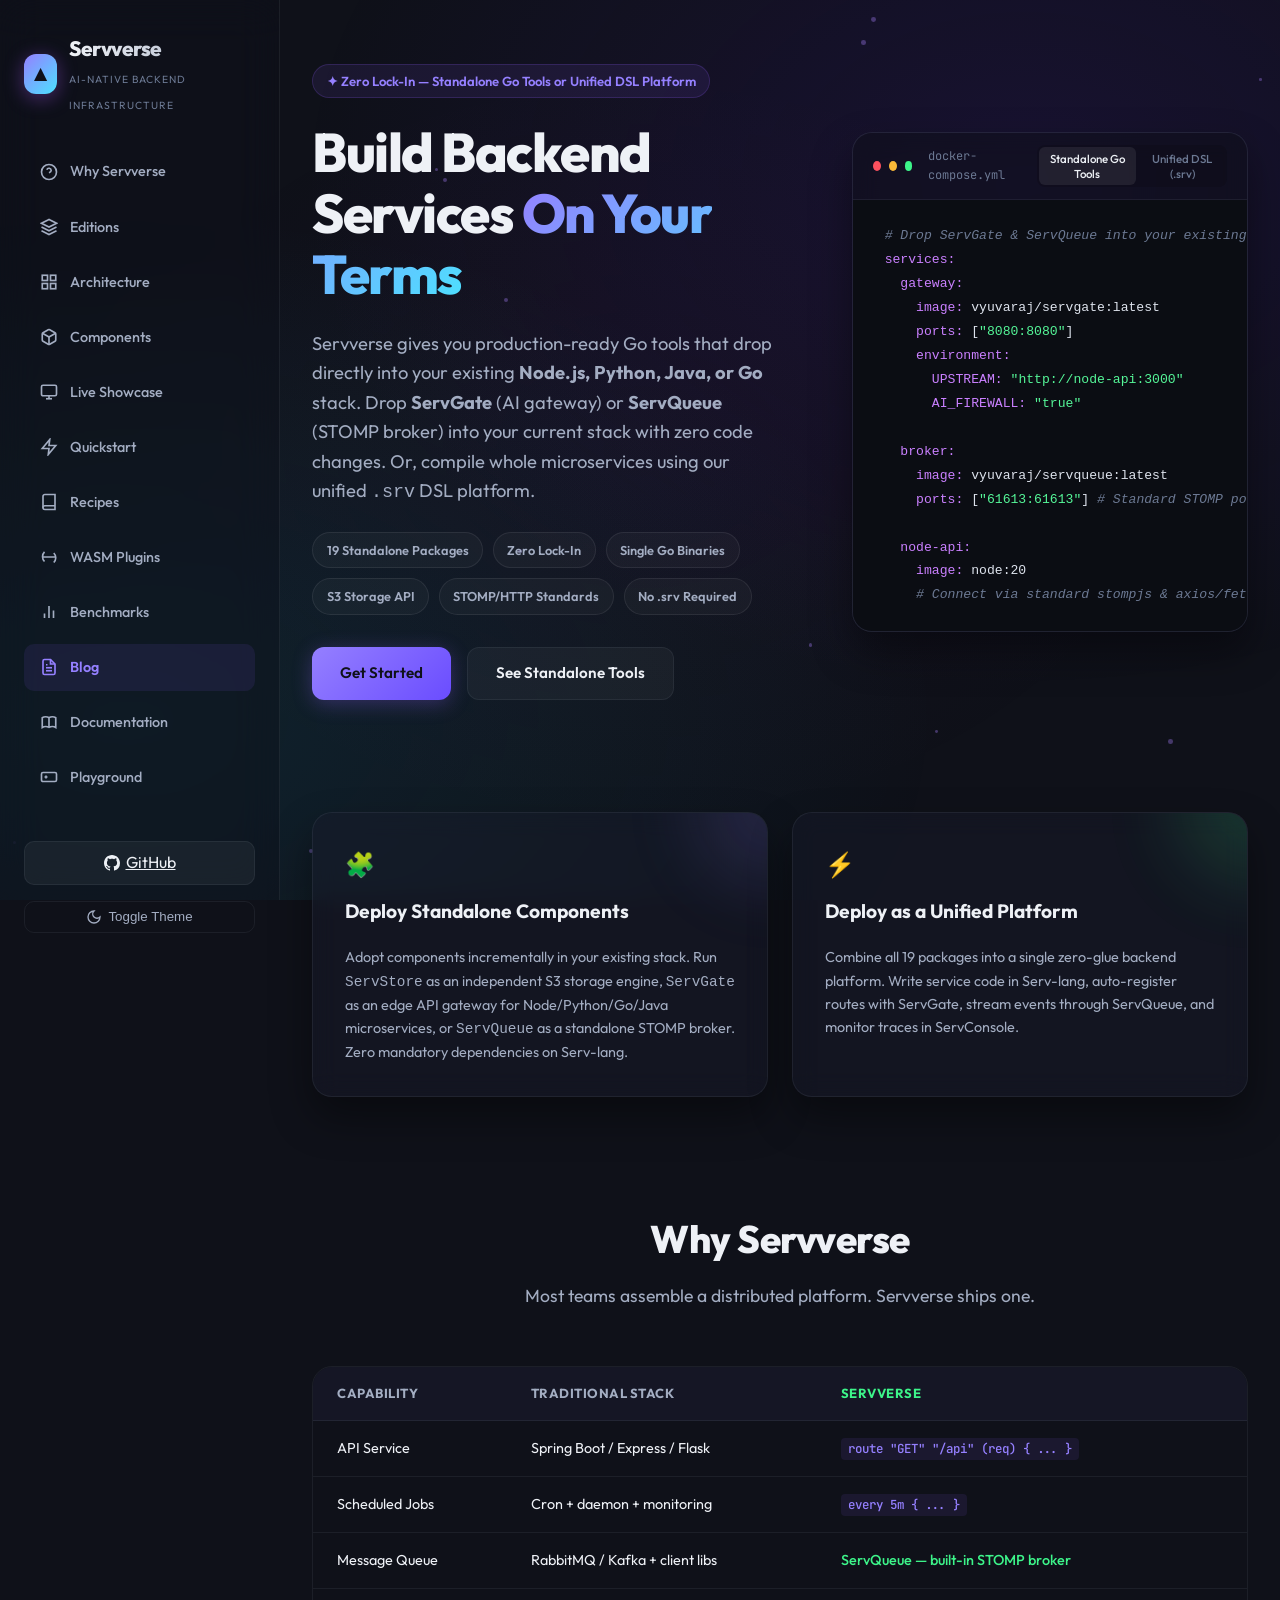
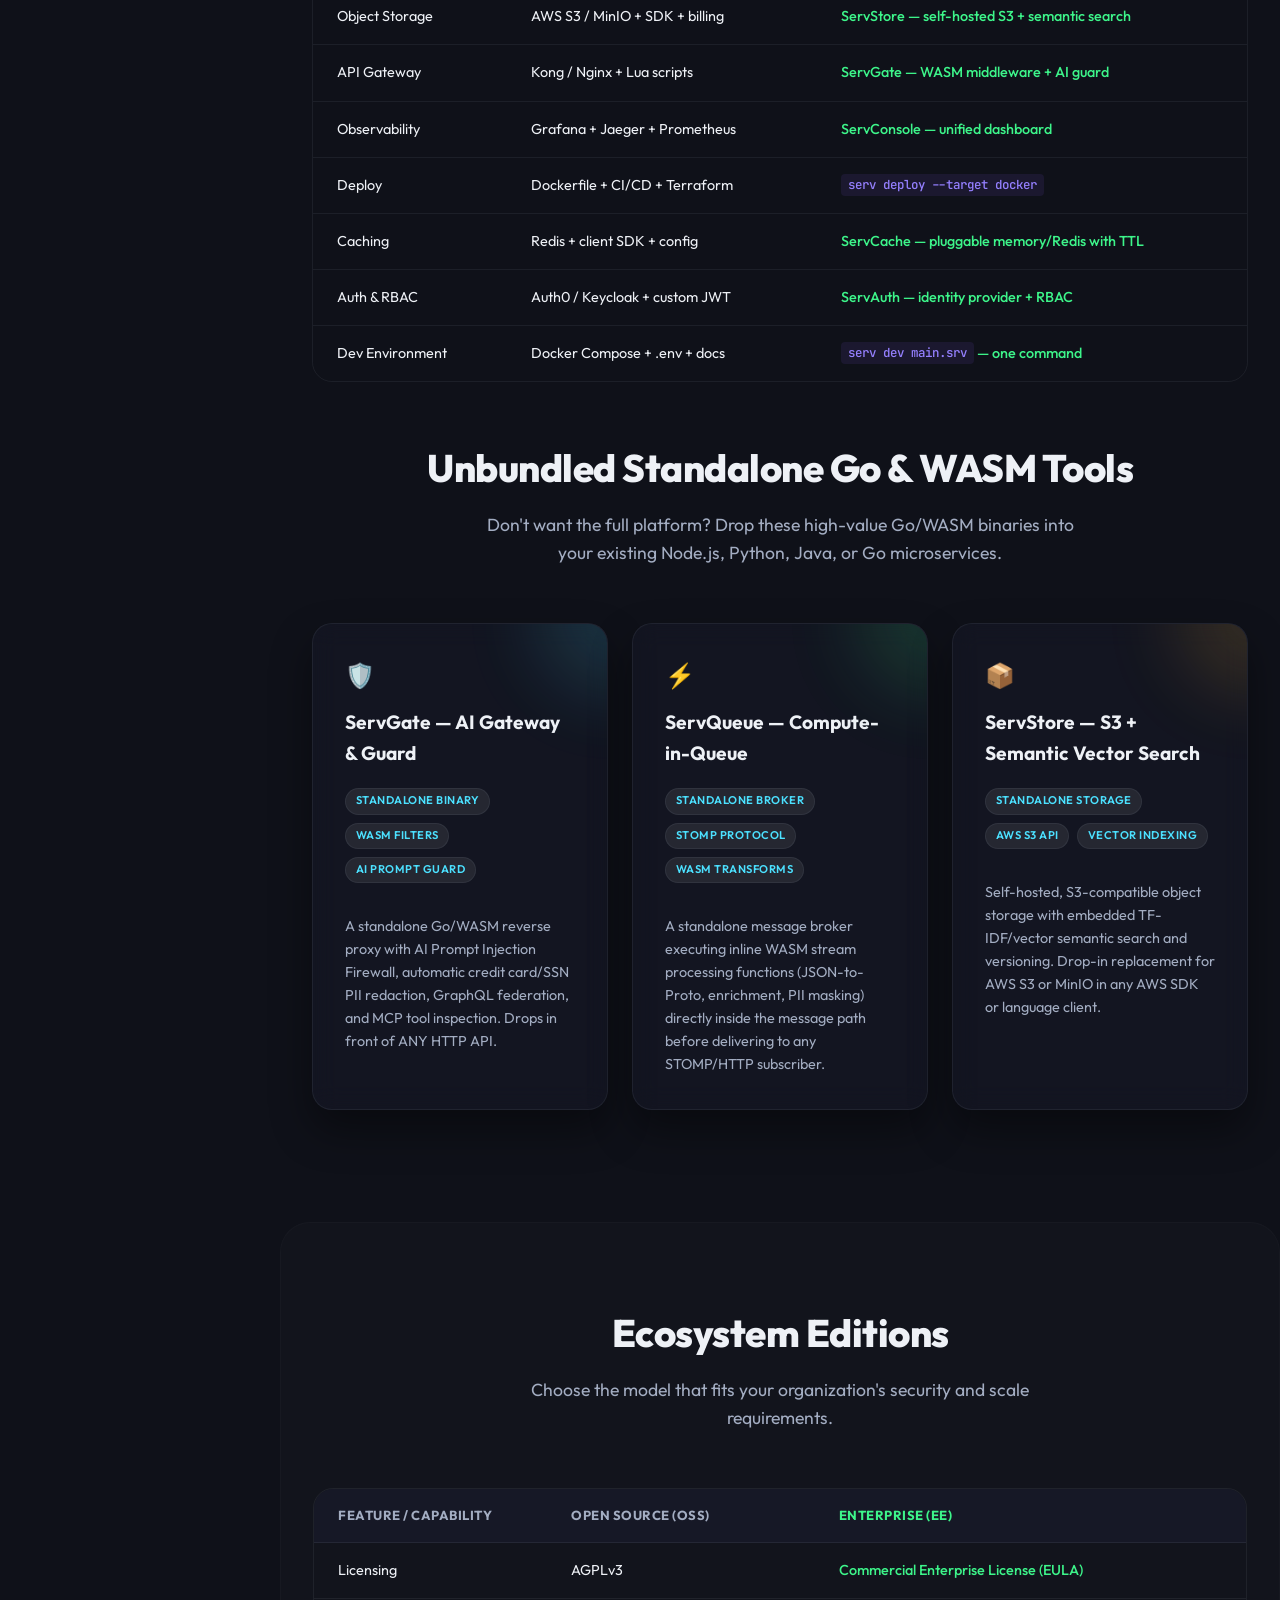
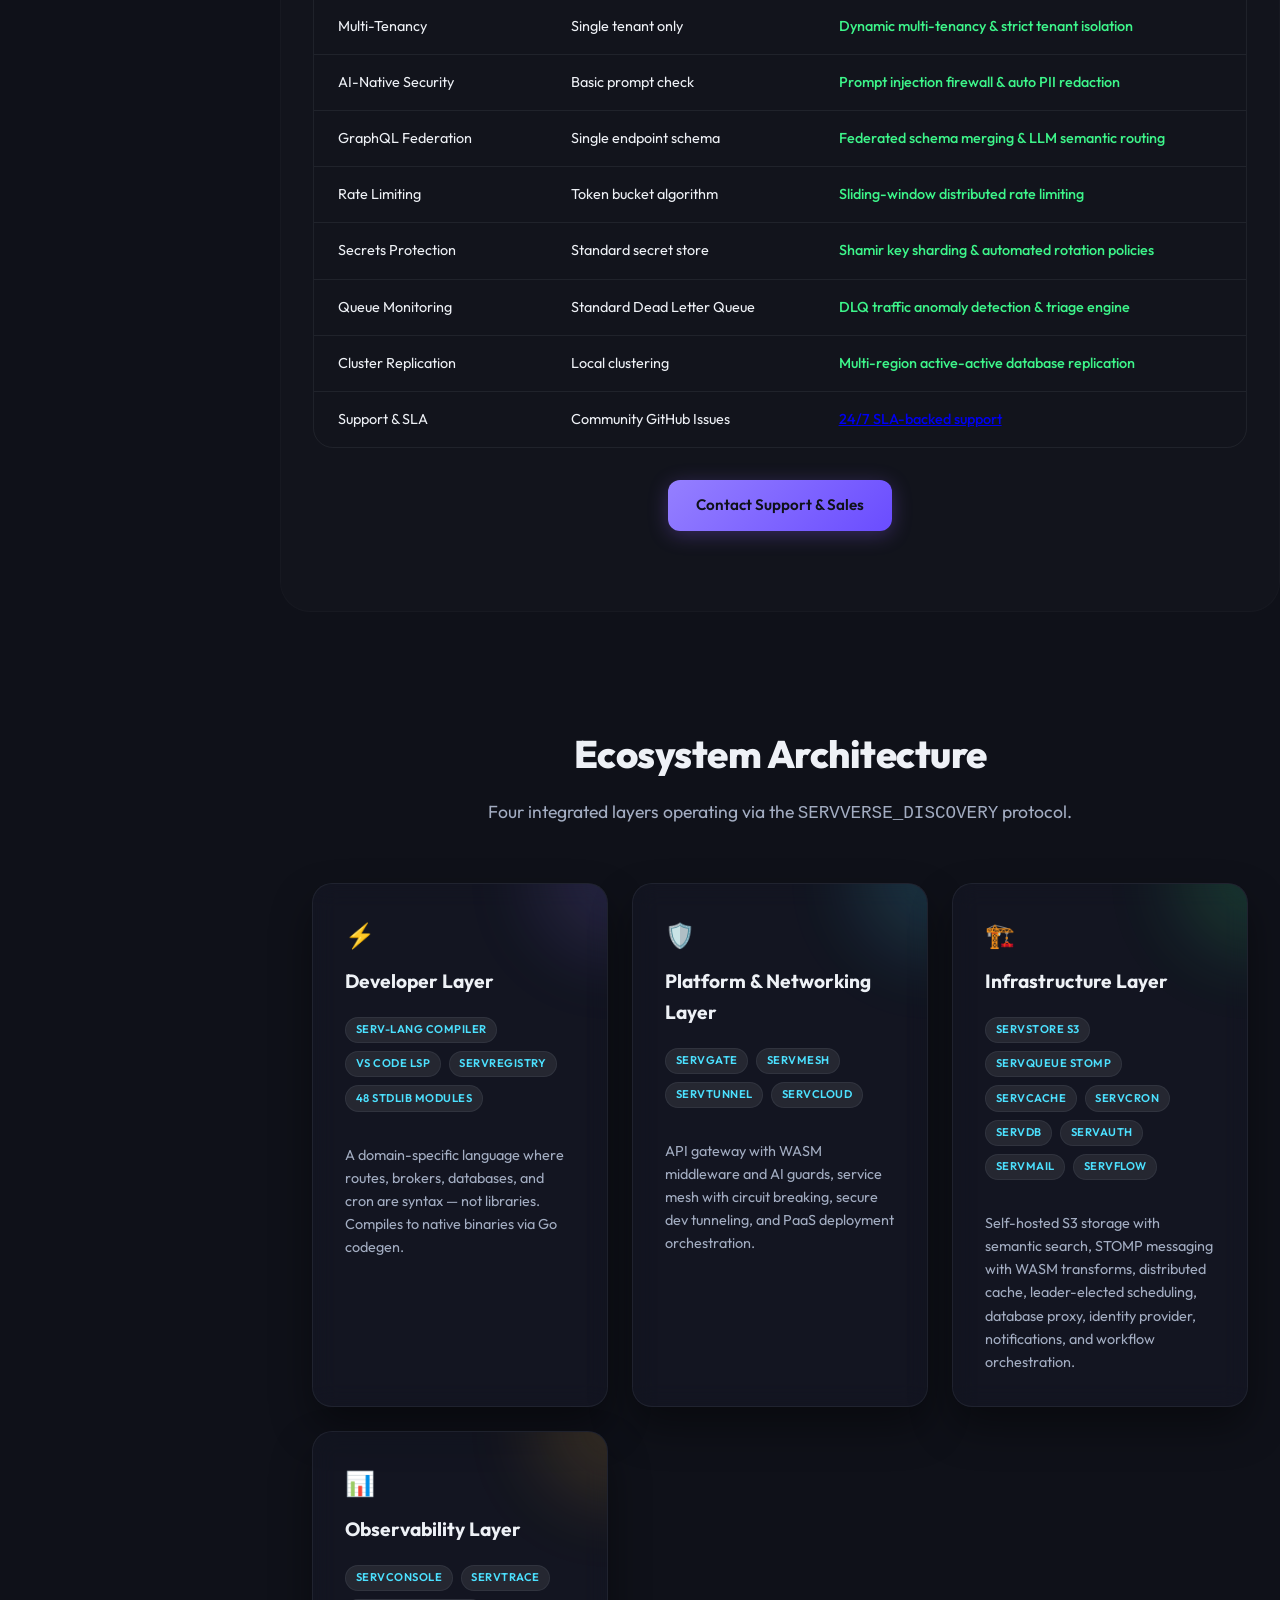
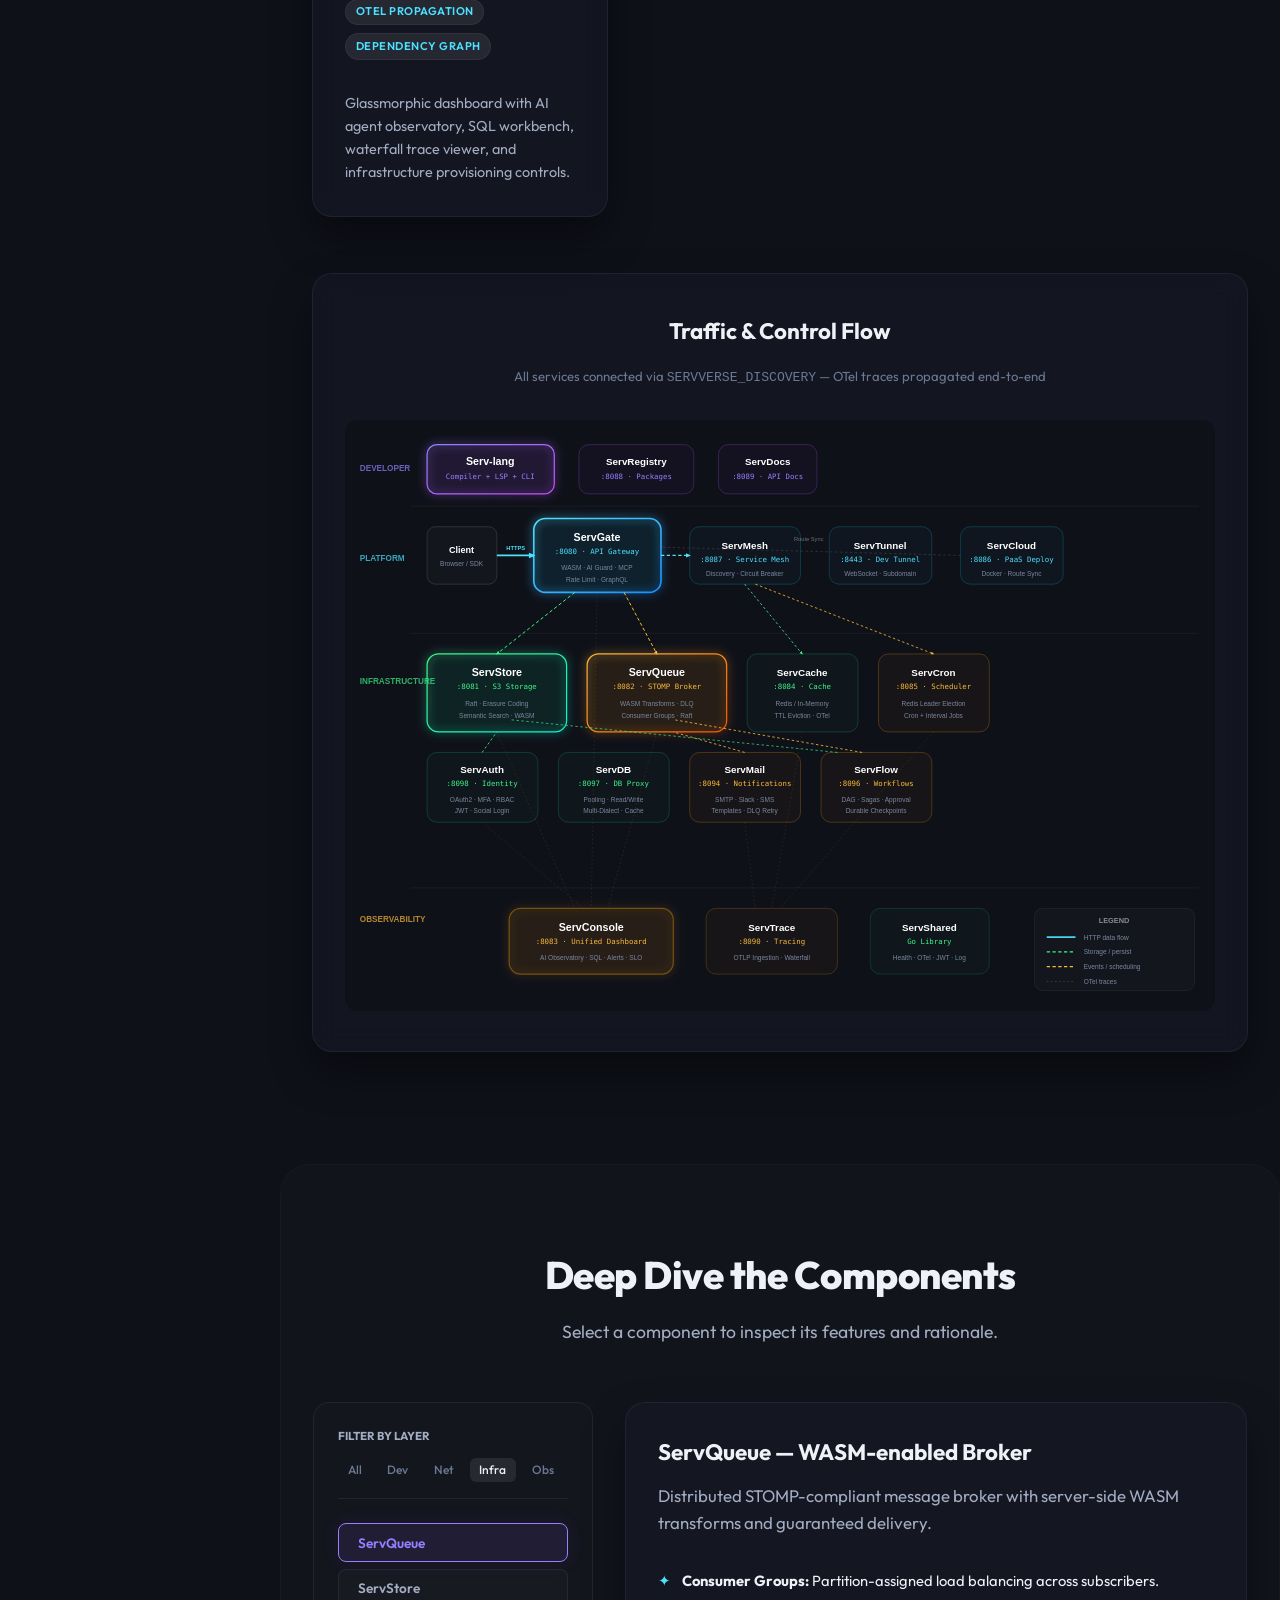
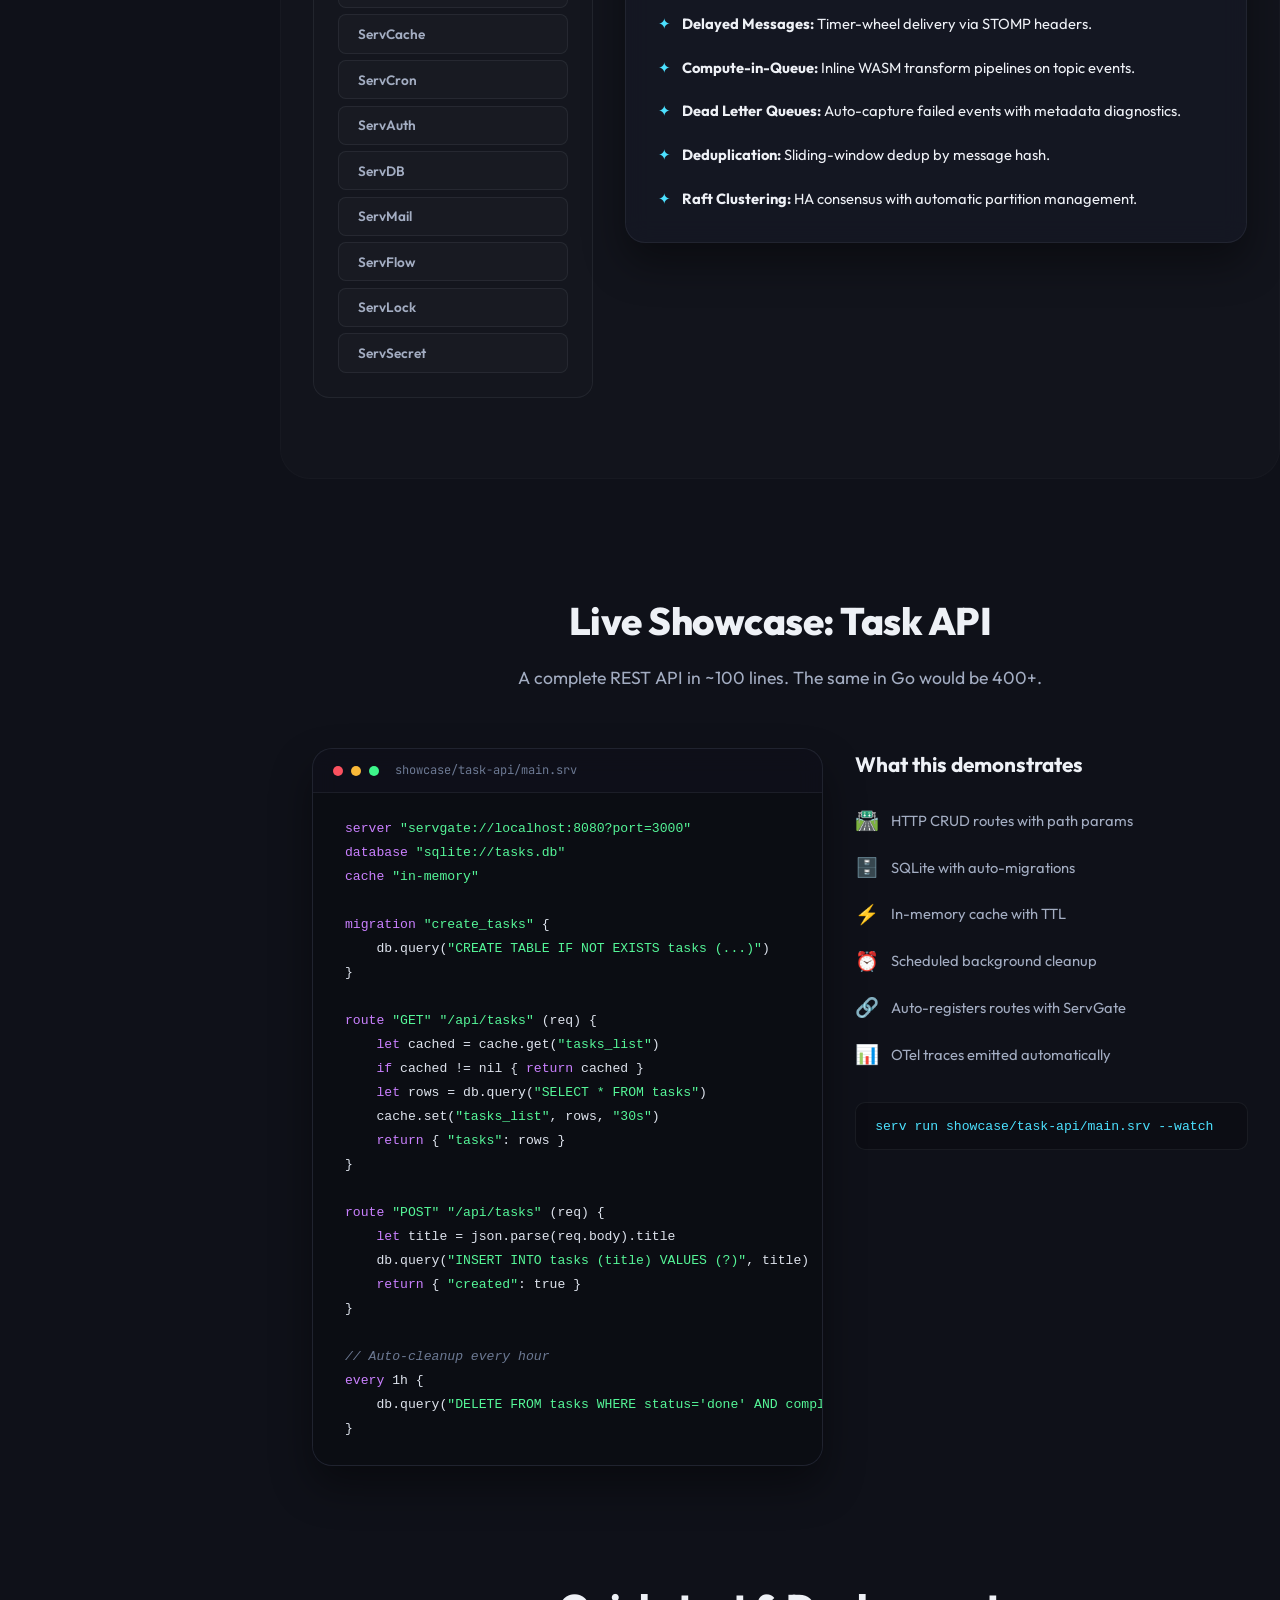
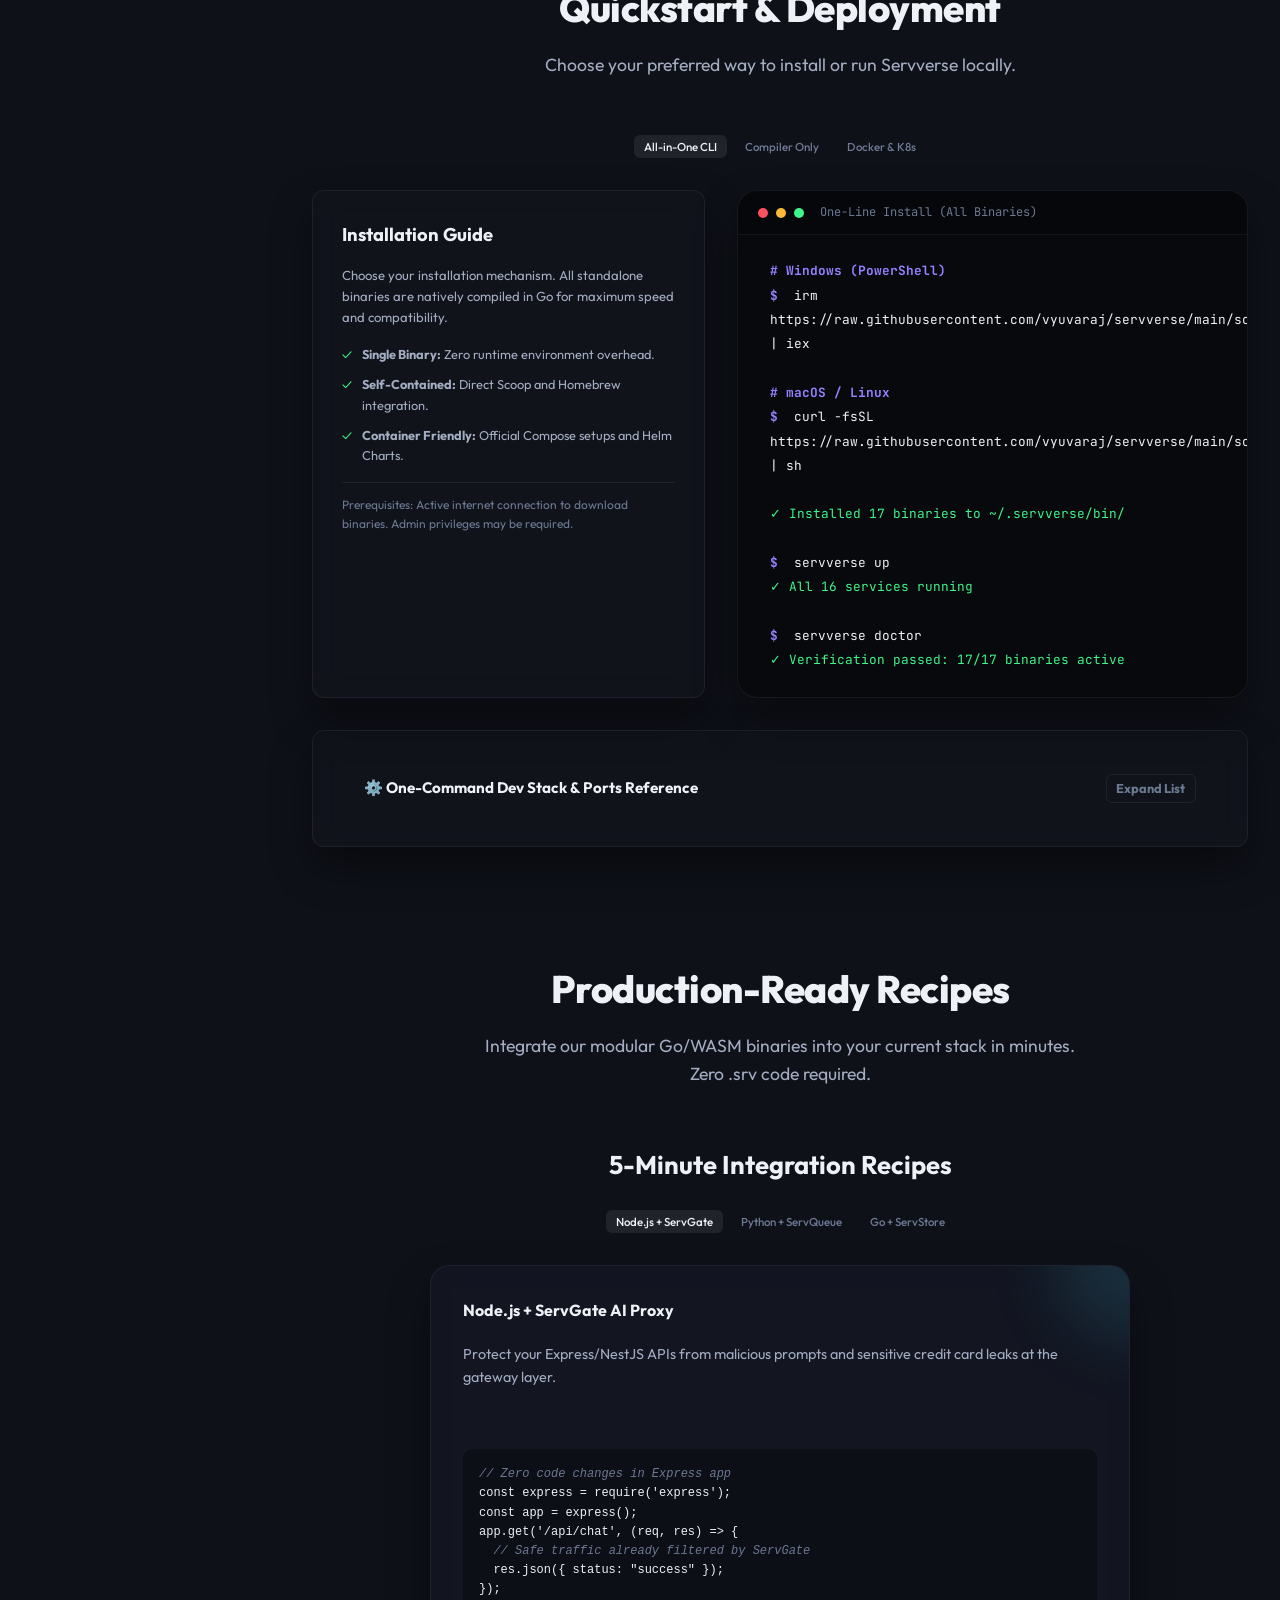
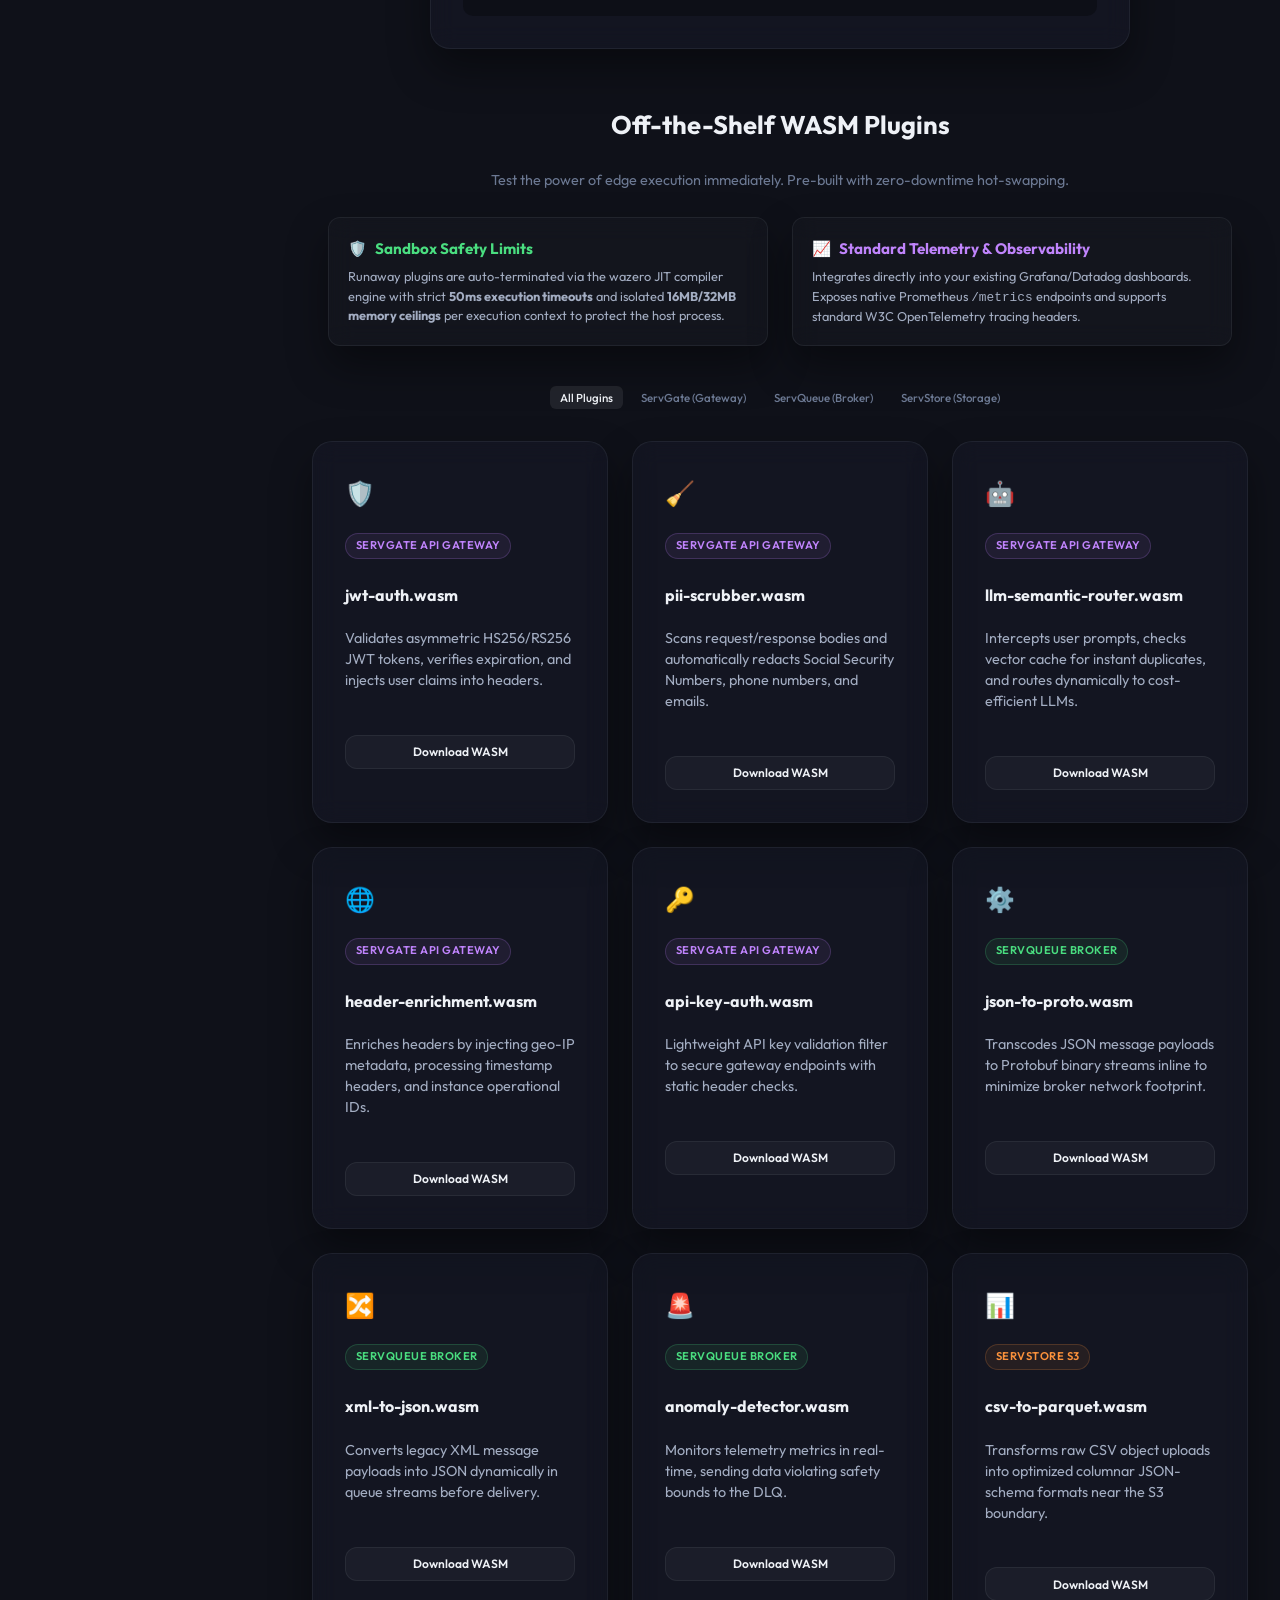
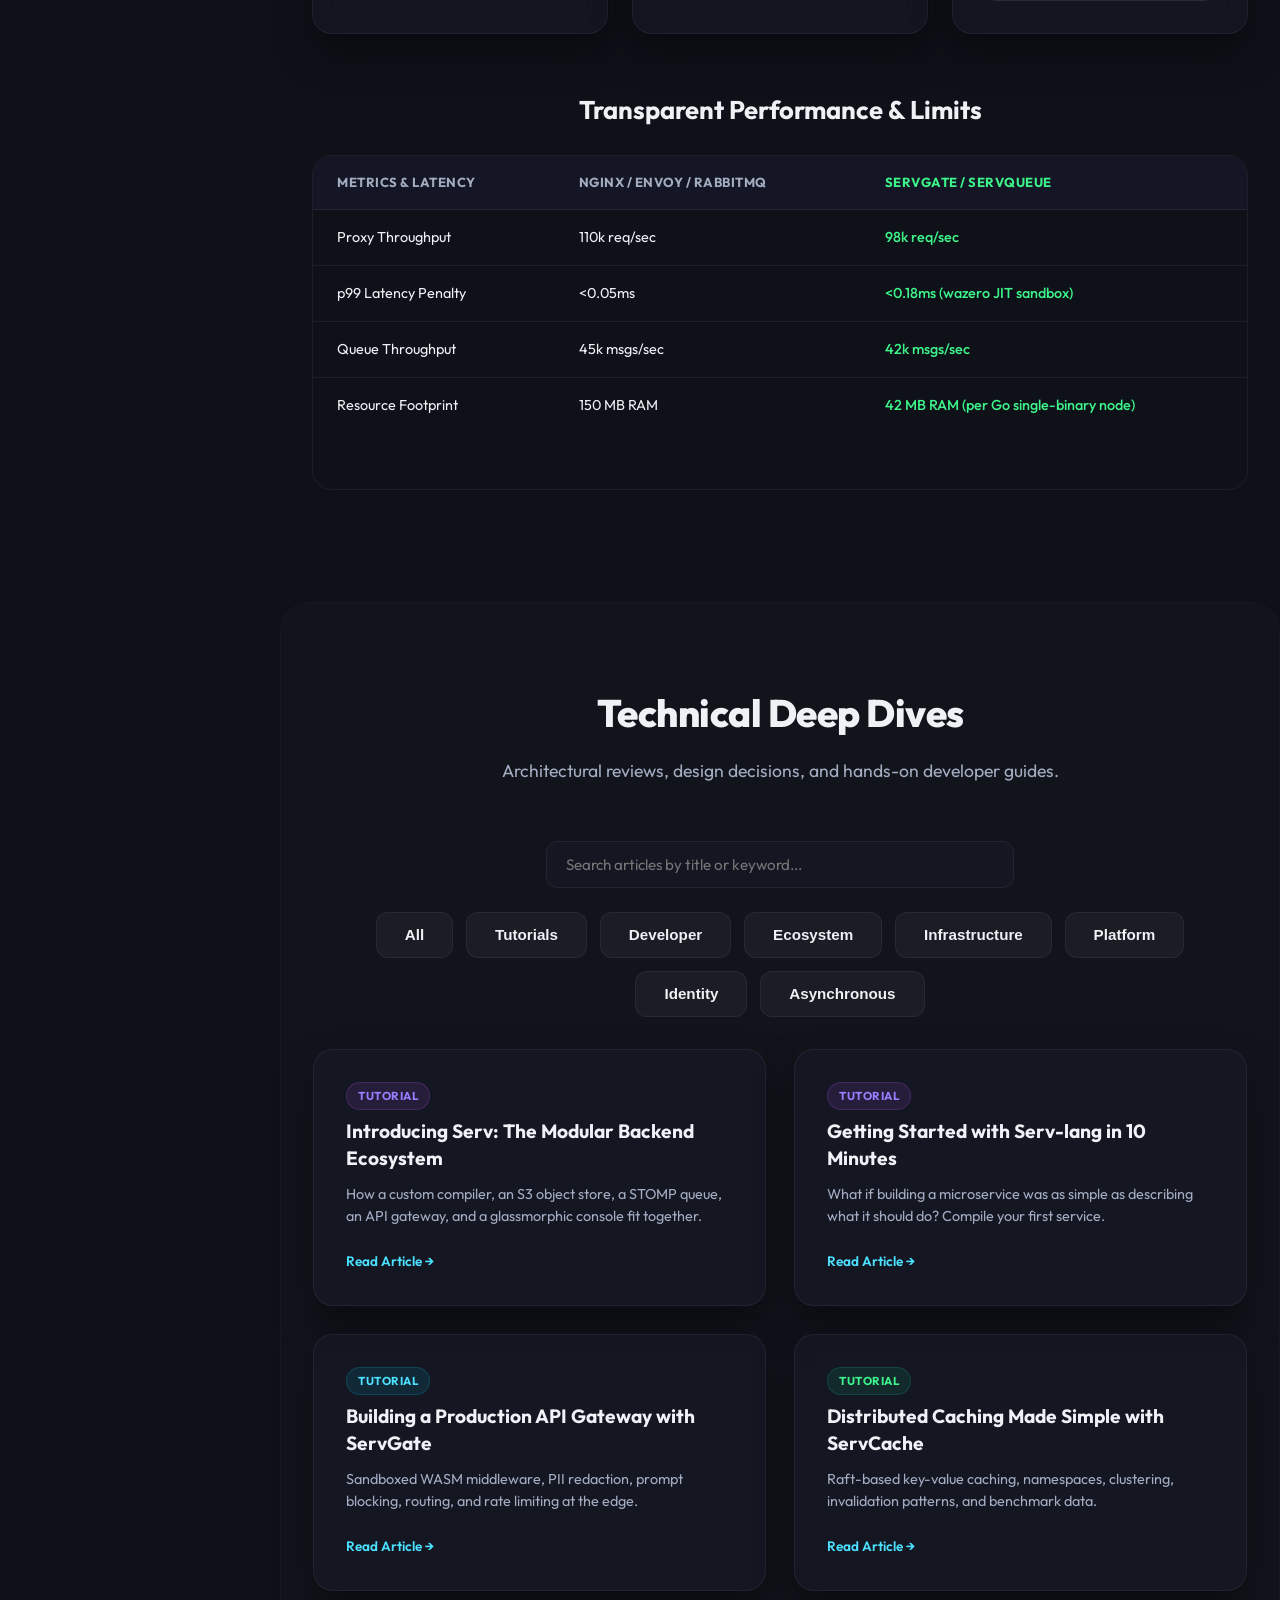
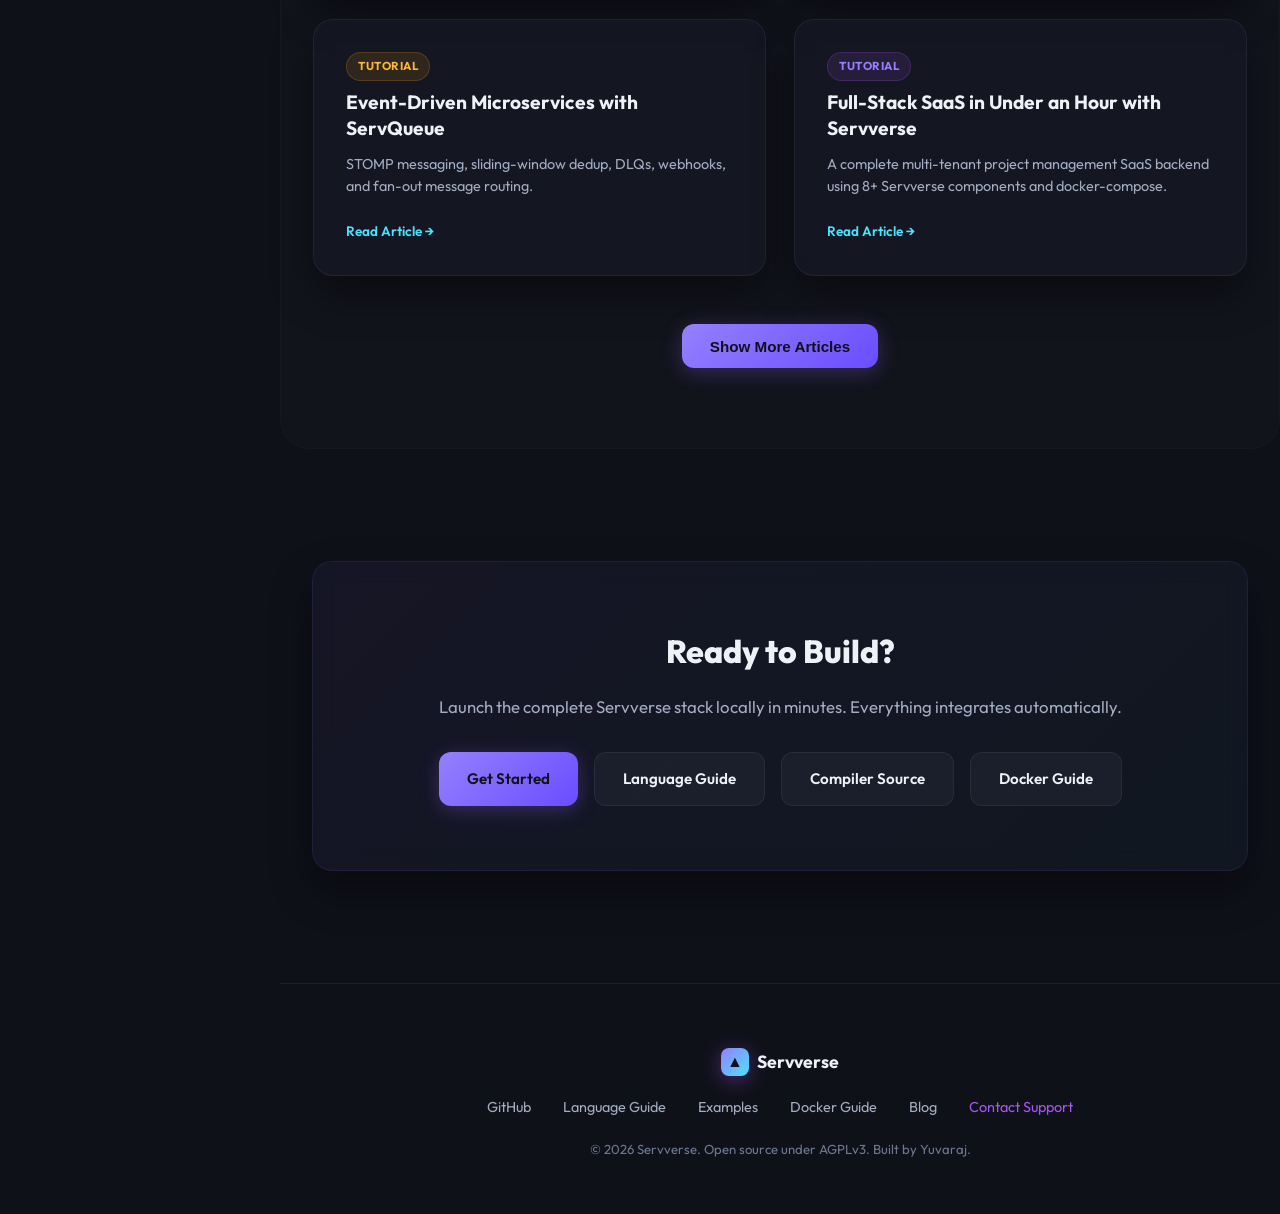
==== commit 5367a567: "Expand width of Sandbox Limits and Telemetry info cards to 1200px under WASM plugins section" ====
--- a/index.html
+++ b/index.html
@@ -900,7 +900,7 @@
       <p style="text-align: center; color: var(--text-muted); font-size: 0.9rem; margin-bottom: 1.5rem;">Test the power of edge execution immediately. Pre-built with zero-downtime hot-swapping.</p>
     </div>
     
-    <div class="reveal" style="max-width: 900px; margin: 0 auto 2.5rem auto; display: grid; grid-template-columns: 1fr 1fr; gap: 1.5rem; text-align: left; padding: 0 1rem;">
+    <div class="reveal" style="max-width: 1200px; margin: 0 auto 2.5rem auto; display: grid; grid-template-columns: 1fr 1fr; gap: 1.5rem; text-align: left; padding: 0 1rem;">
       <div class="glass-card" style="padding: 1.2rem; border-radius: 12px; border: 1px solid var(--border-glass); background: rgba(255,255,255,0.02);">
         <div style="font-weight: 700; font-size: 0.95rem; margin-bottom: 0.4rem; color: #4ade80; display: flex; align-items: center; gap: 0.5rem;">
           <span>🛡️</span> Sandbox Safety Limits
